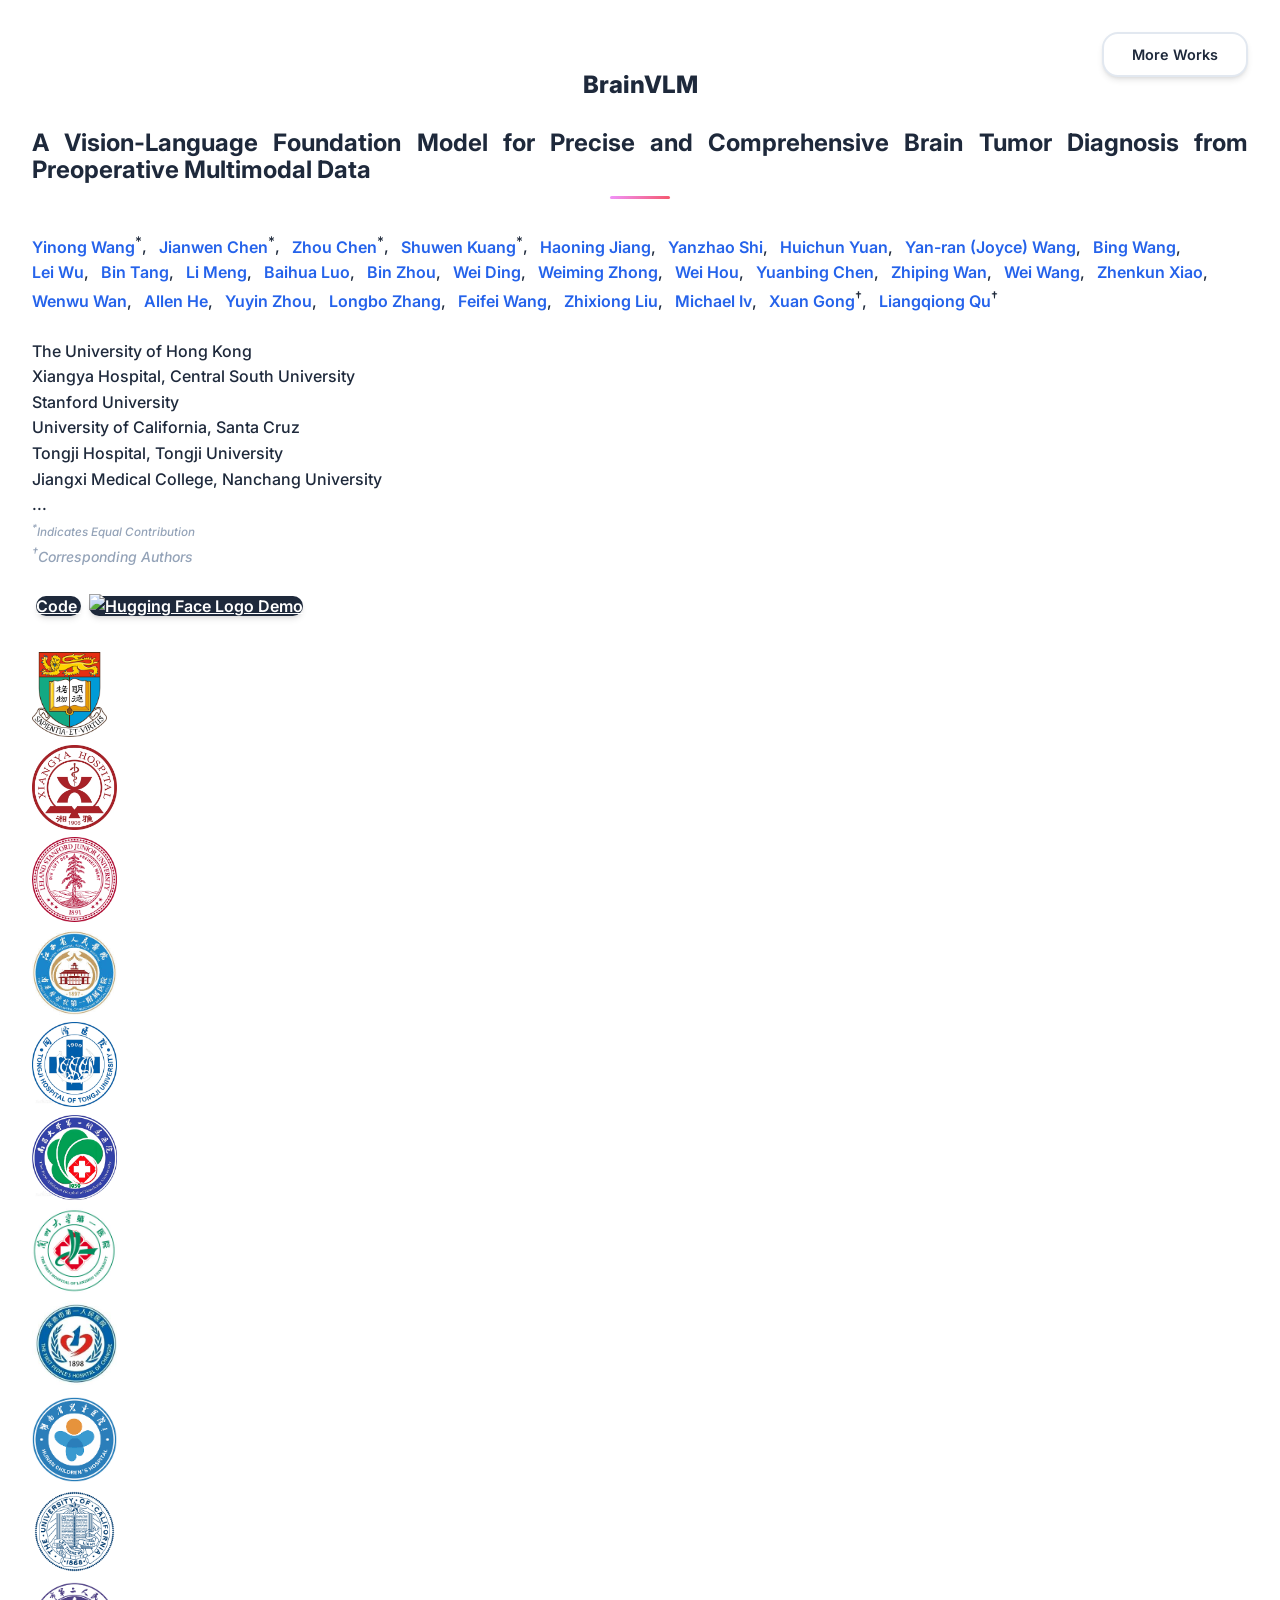
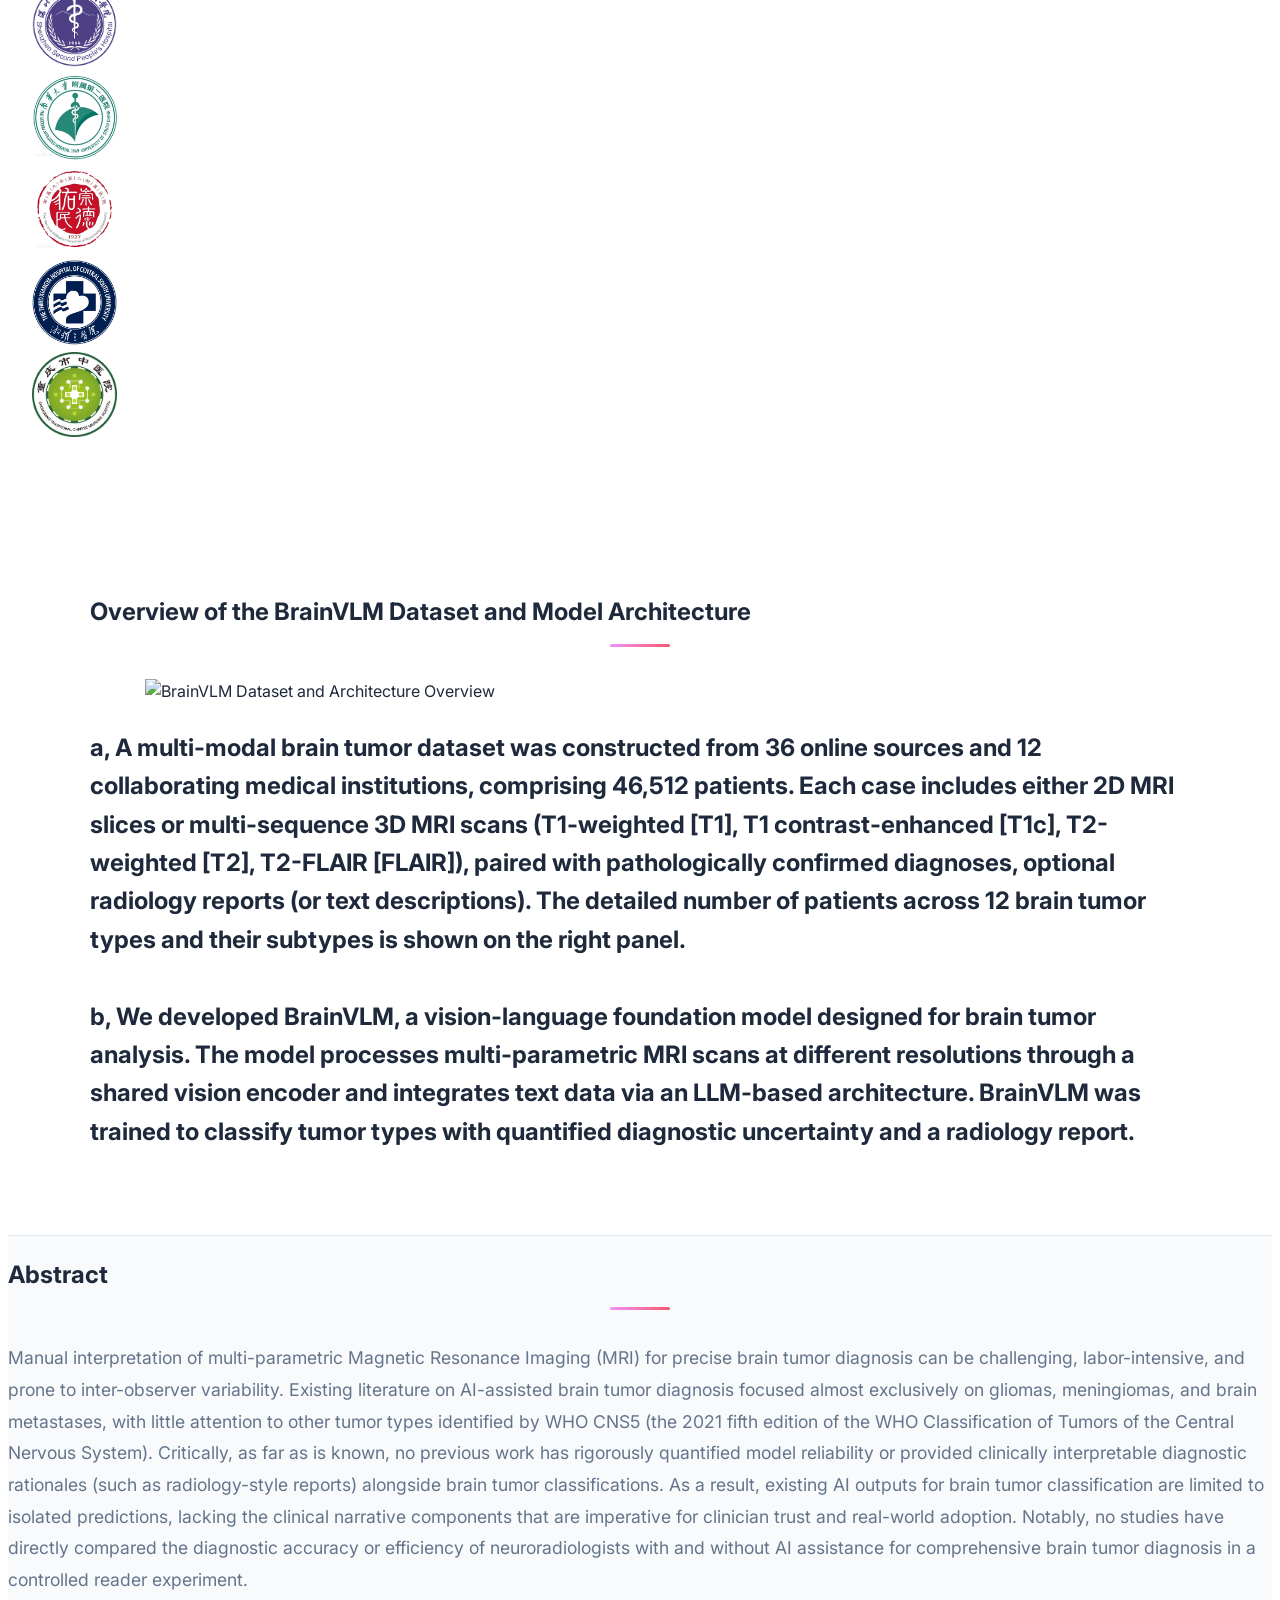
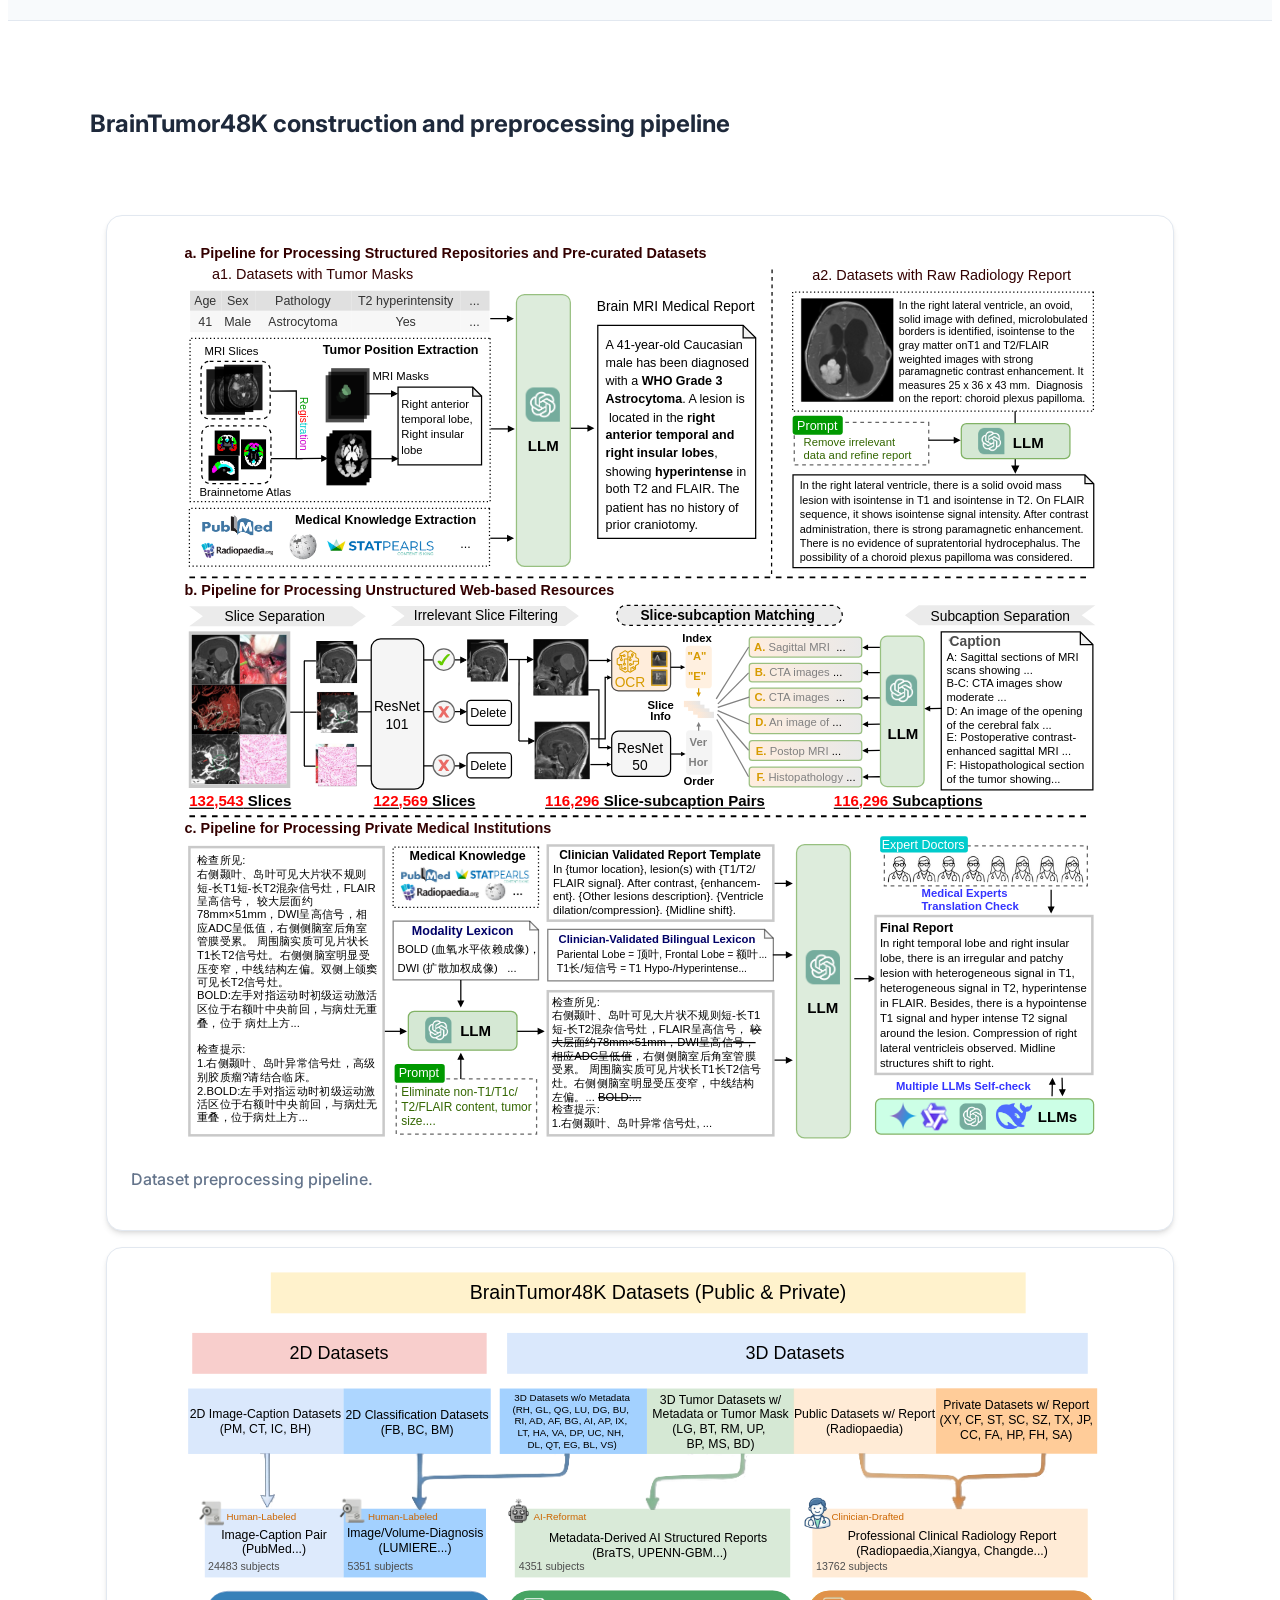
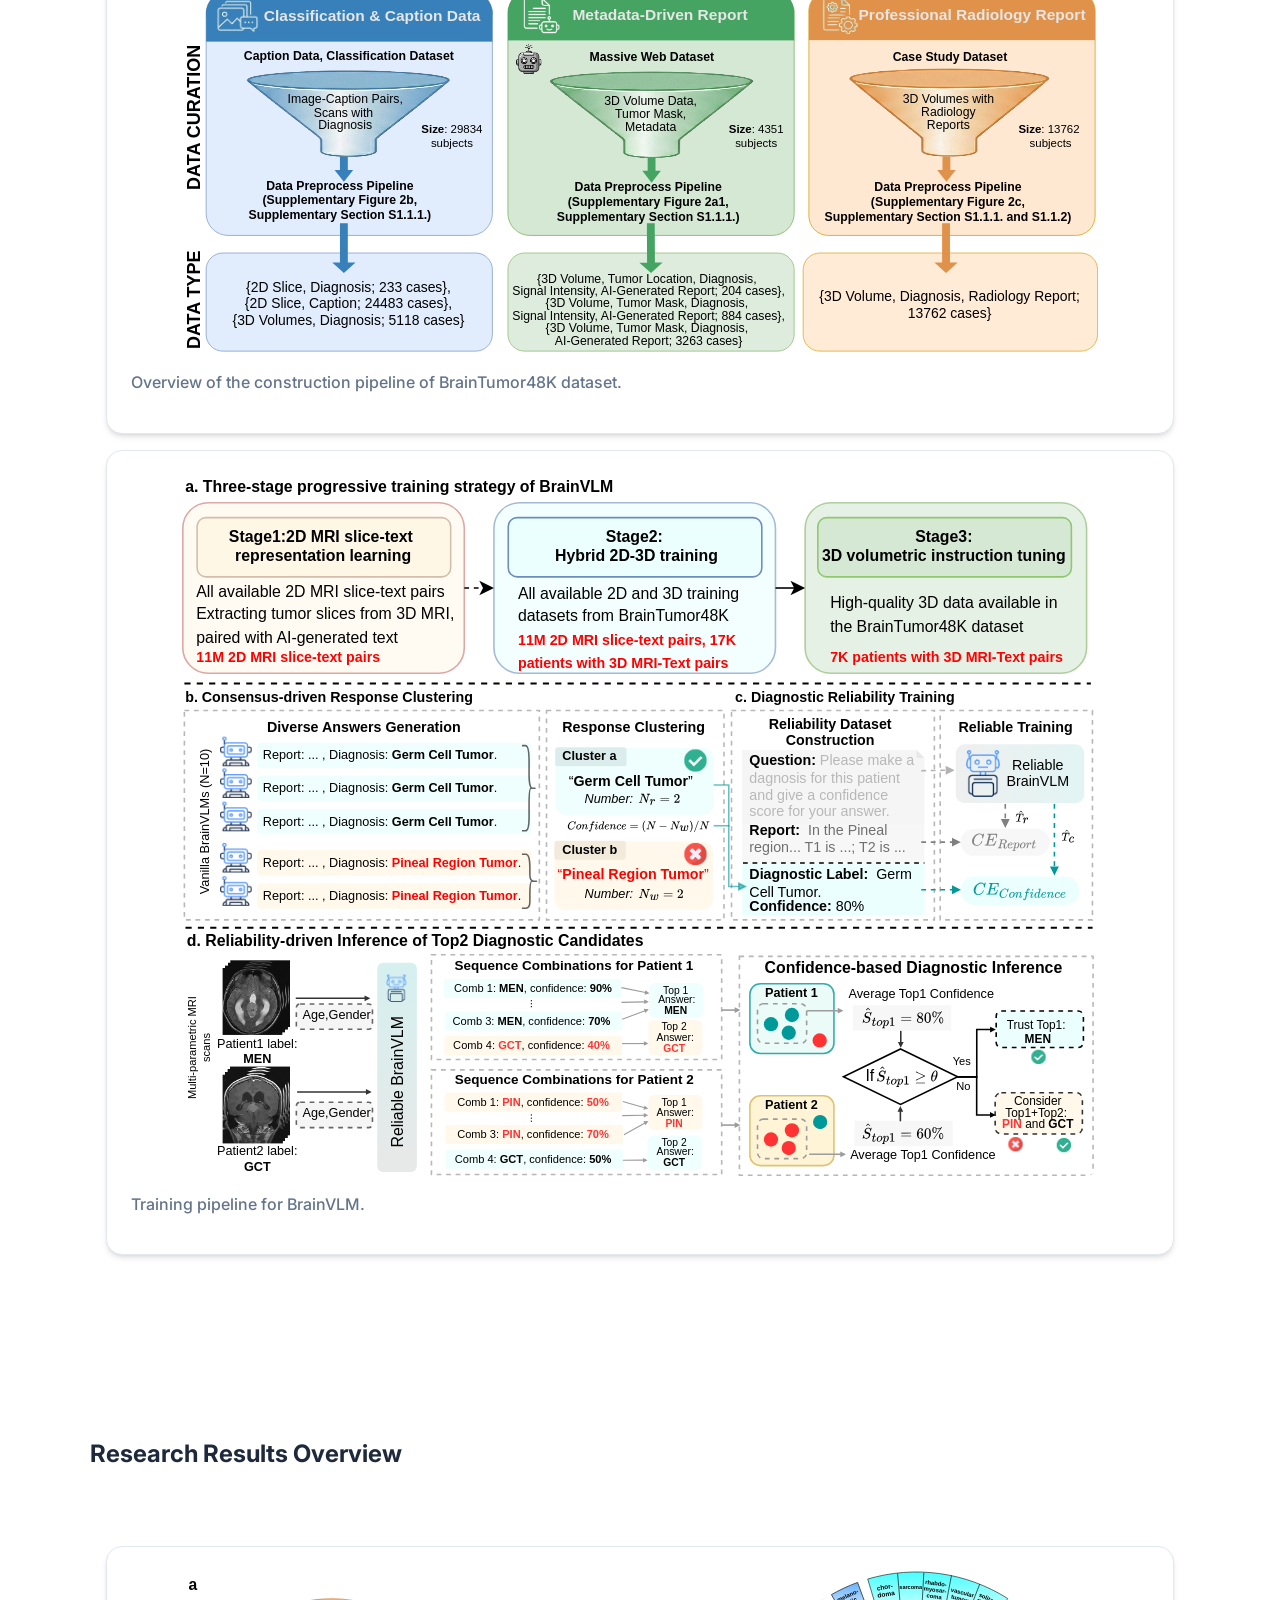
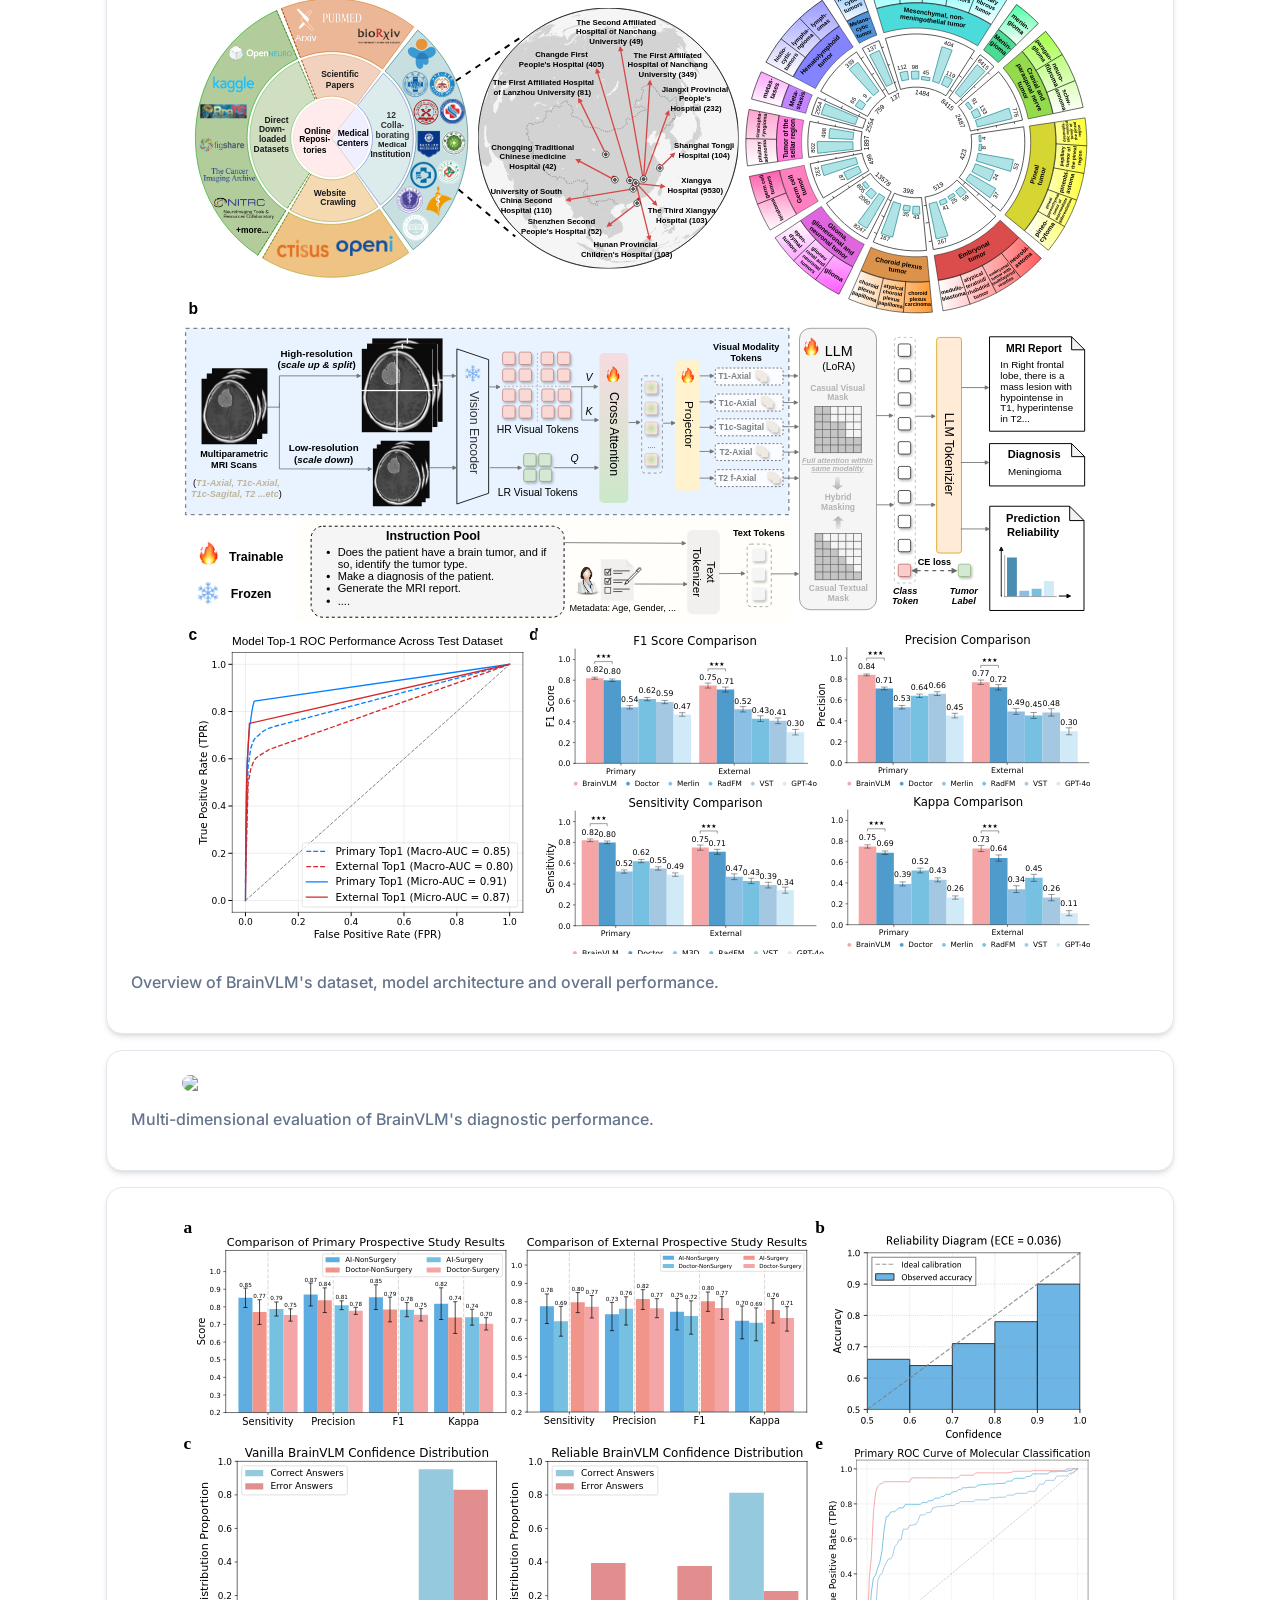
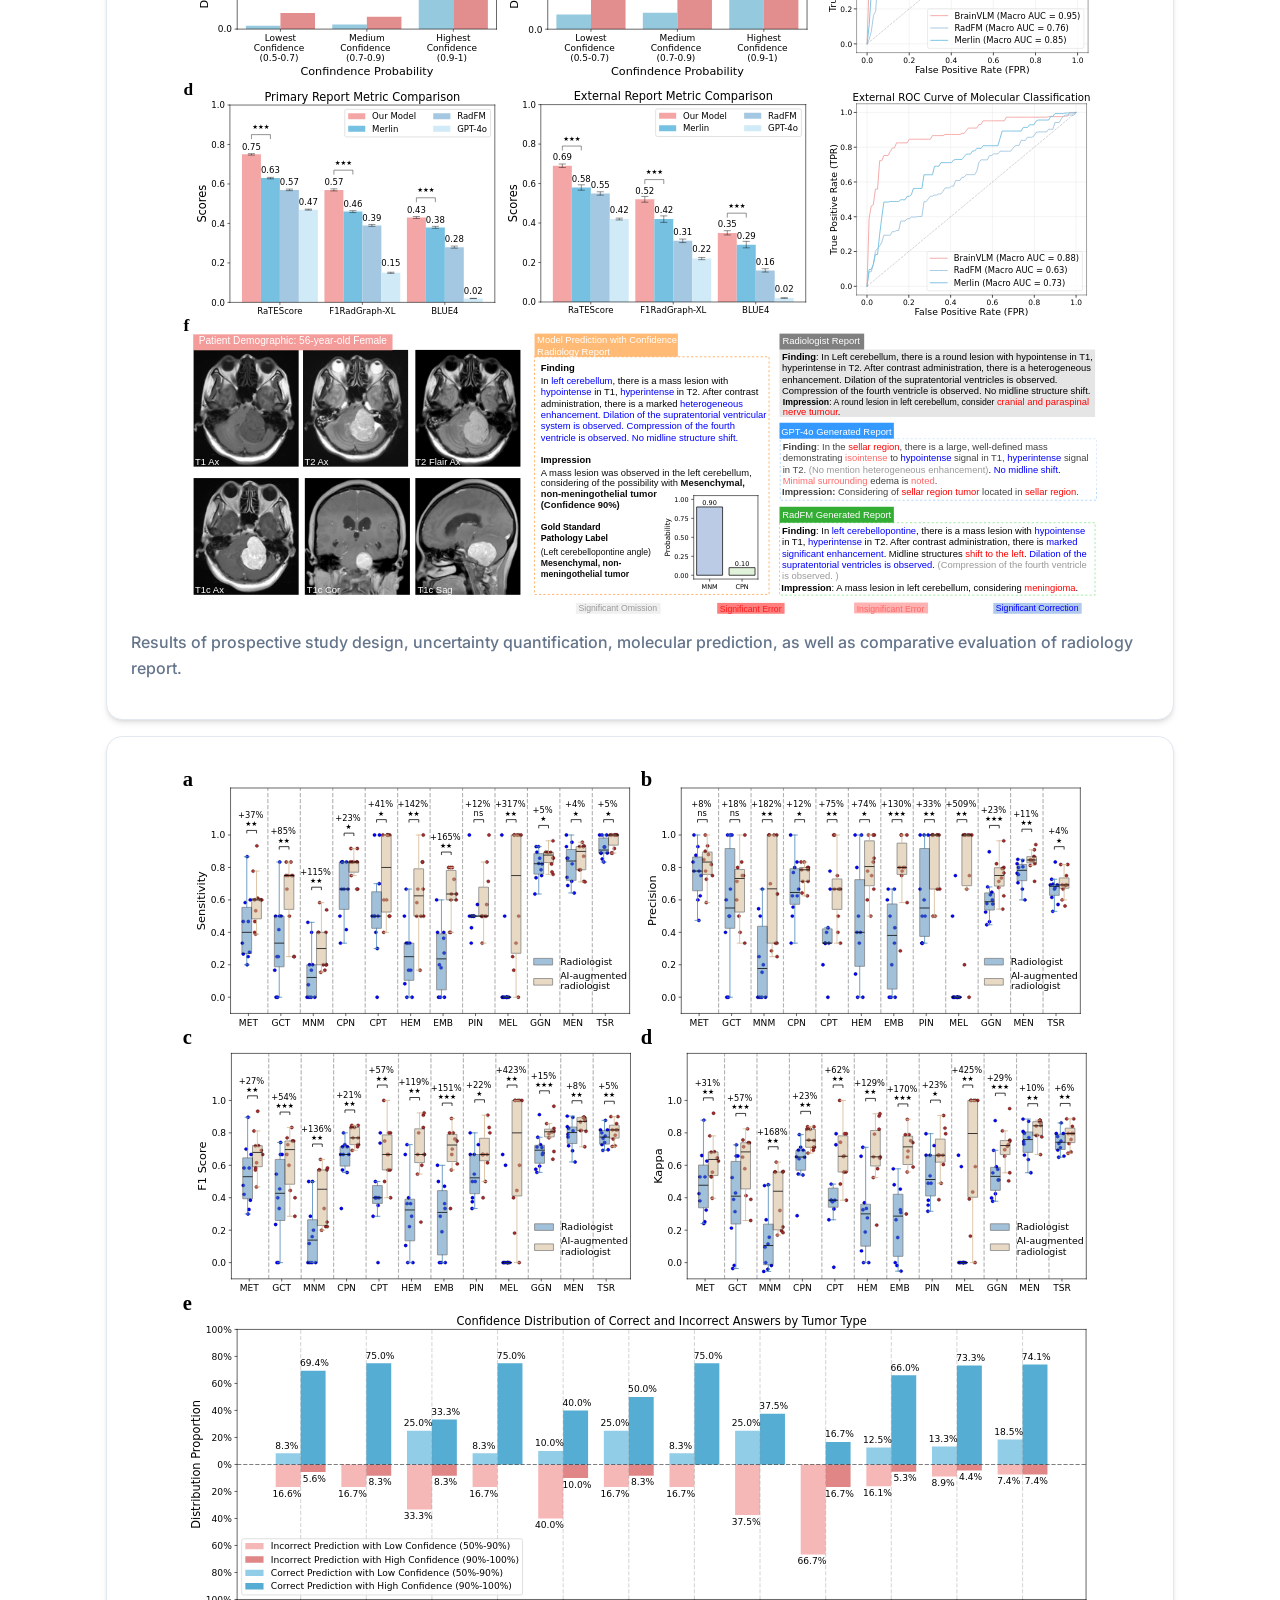
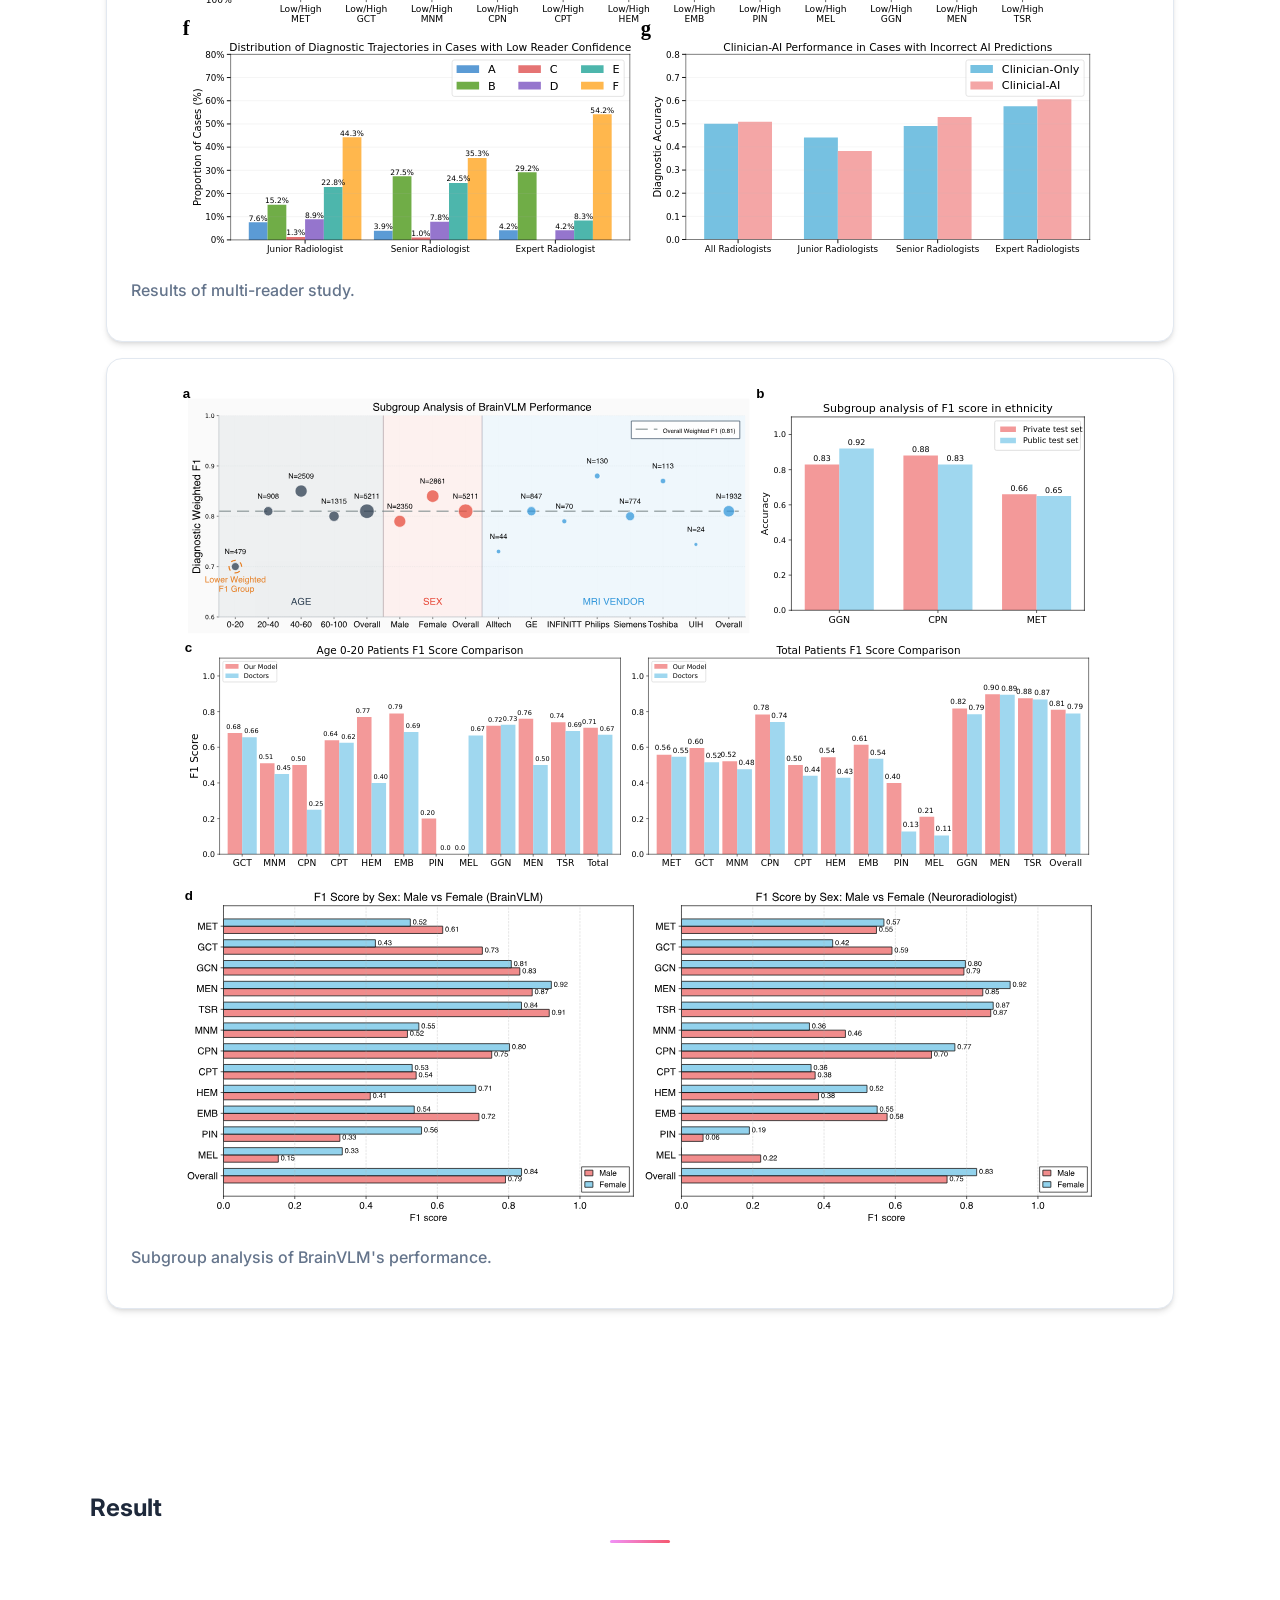
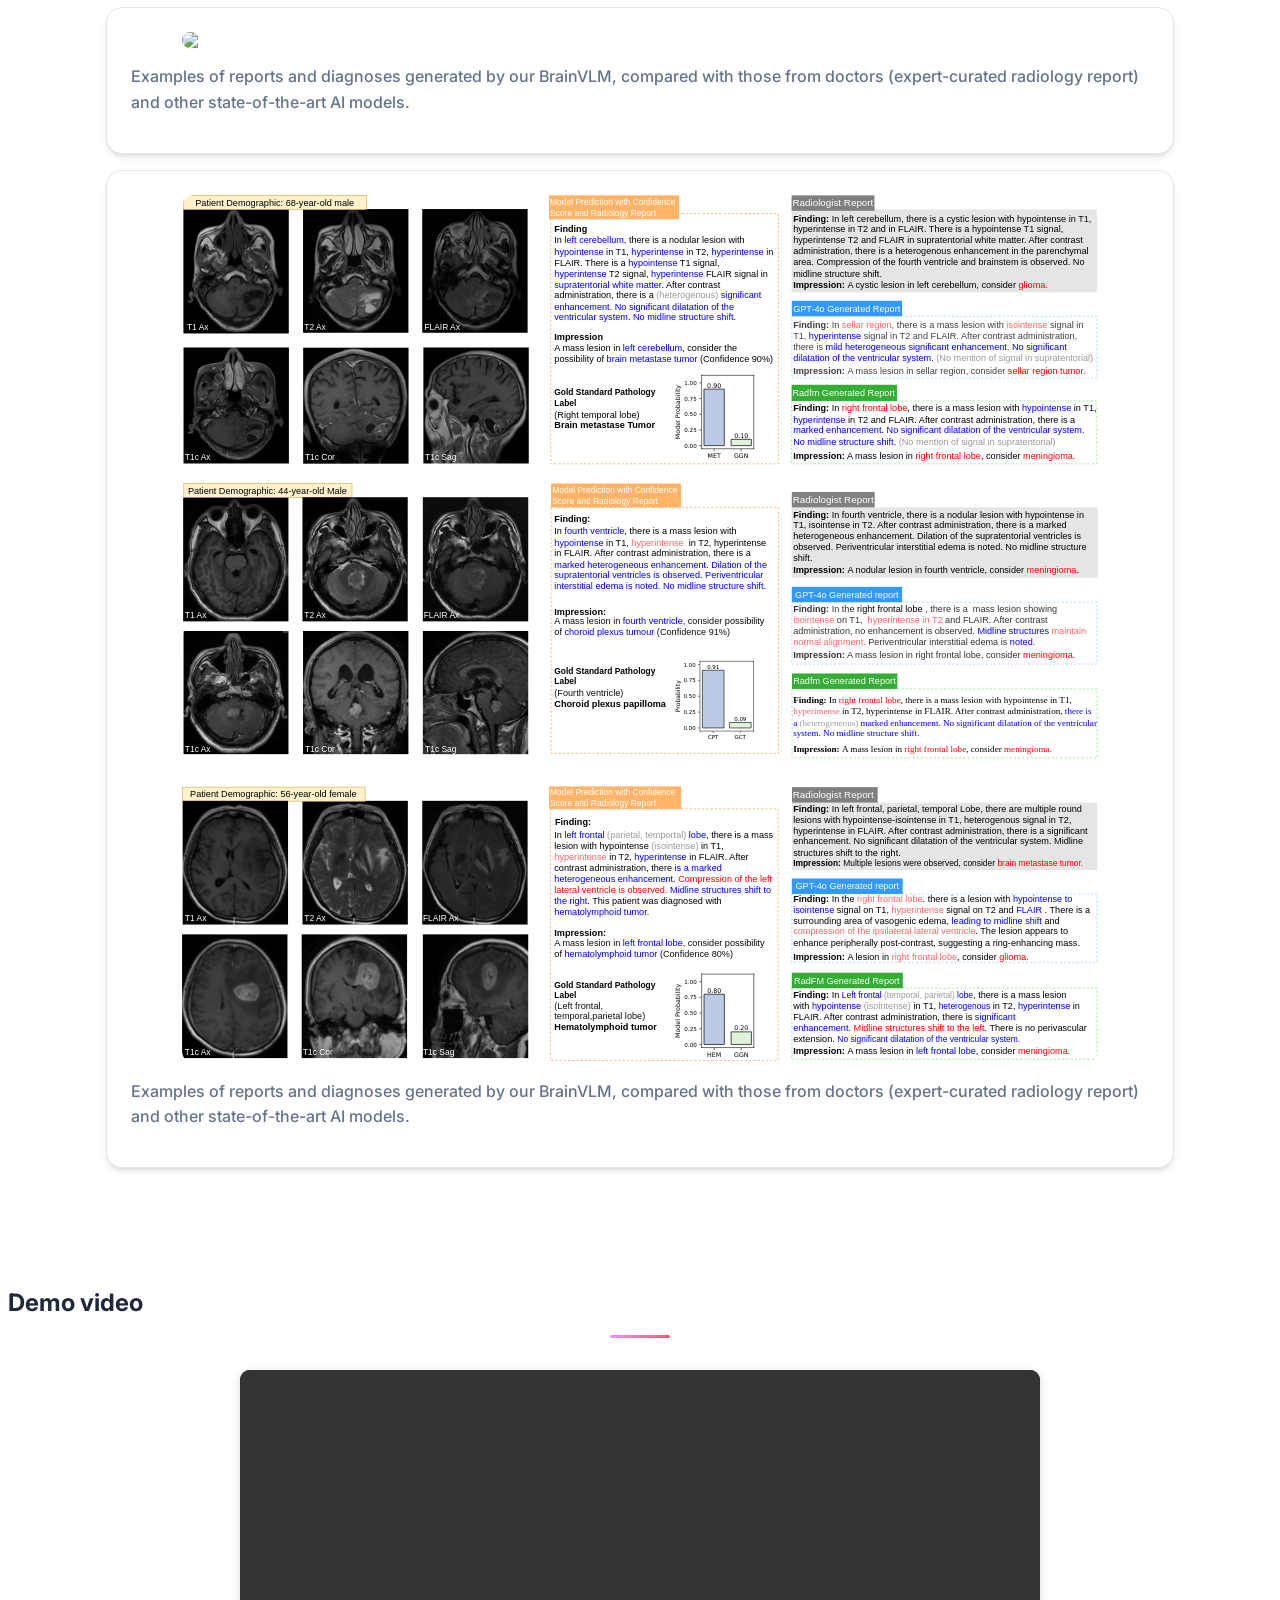
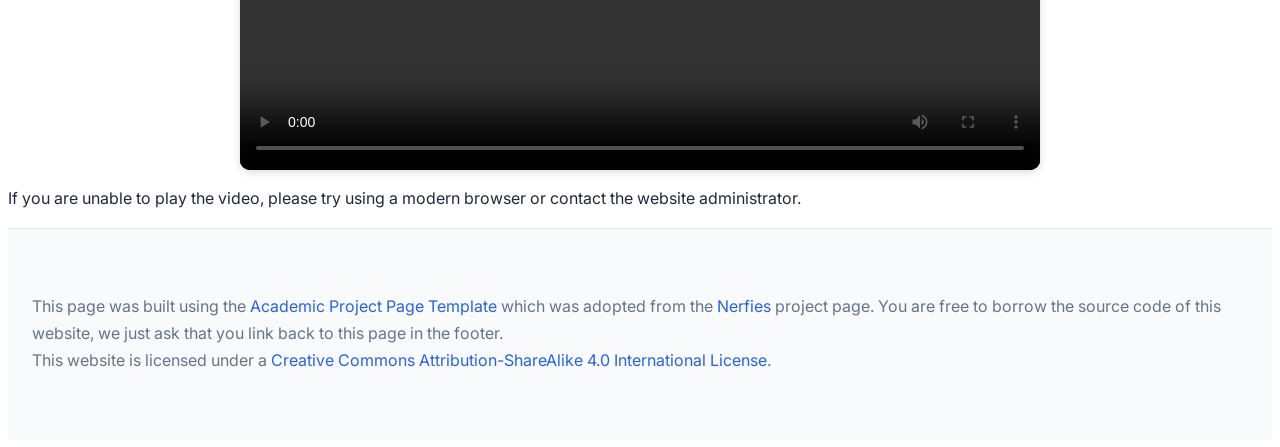
==== index.html @ a6c17667 "update images" ====
<!DOCTYPE html>
<html lang="en">
<head>
  <meta charset="utf-8">
  <meta name="viewport" content="width=device-width, initial-scale=1">
  
  <!-- Primary Meta Tags -->
  <!-- TODO: Replace with your paper title and author names -->
  <meta name="title" content="PAPER_TITLE - AUTHOR_NAMES">
  <!-- TODO: Write a compelling 150-160 character description of your research -->
  <meta name="description" content="BRIEF_DESCRIPTION_OF_YOUR_RESEARCH_CONTRIBUTION_AND_FINDINGS">
  <!-- TODO: Add 5-10 relevant keywords for your research area -->
  <meta name="keywords" content="KEYWORD1, KEYWORD2, KEYWORD3, machine learning, computer vision, AI">
  <!-- TODO: List all authors -->
  <meta name="author" content="FIRST_AUTHOR_NAME, SECOND_AUTHOR_NAME">
  <meta name="robots" content="index, follow">
  <meta name="language" content="English">
  
  <!-- Open Graph / Facebook -->
  <meta property="og:type" content="article">
  <!-- TODO: Replace with your institution or lab name -->
  <meta property="og:site_name" content="INSTITUTION_OR_LAB_NAME">
  <!-- TODO: Same as paper title above -->
  <meta property="og:title" content="PAPER_TITLE">
  <!-- TODO: Same as description above -->
  <meta property="og:description" content="BRIEF_DESCRIPTION_OF_YOUR_RESEARCH_CONTRIBUTION_AND_FINDINGS">
  <!-- TODO: Replace with your actual website URL -->
  <meta property="og:url" content="https://YOUR_DOMAIN.com/YOUR_PROJECT_PAGE">
  <!-- TODO: Create a 1200x630px preview image and update path -->
  <meta property="og:image" content="https://YOUR_DOMAIN.com/static/images/social_preview.png">
  <meta property="og:image:width" content="1200">
  <meta property="og:image:height" content="630">
  <meta property="og:image:alt" content="PAPER_TITLE - Research Preview">
  <meta property="article:published_time" content="2024-01-01T00:00:00.000Z">
  <meta property="article:author" content="FIRST_AUTHOR_NAME">
  <meta property="article:section" content="Research">
  <meta property="article:tag" content="KEYWORD1">
  <meta property="article:tag" content="KEYWORD2">

  <!-- Twitter -->
  <meta name="twitter:card" content="summary_large_image">
  <!-- TODO: Replace with your lab/institution Twitter handle -->
  <meta name="twitter:site" content="@YOUR_TWITTER_HANDLE">
  <!-- TODO: Replace with first author's Twitter handle -->
  <meta name="twitter:creator" content="@AUTHOR_TWITTER_HANDLE">
  <!-- TODO: Same as paper title above -->
  <meta name="twitter:title" content="PAPER_TITLE">
  <!-- TODO: Same as description above -->
  <meta name="twitter:description" content="BRIEF_DESCRIPTION_OF_YOUR_RESEARCH_CONTRIBUTION_AND_FINDINGS">
  <!-- TODO: Same as social preview image above -->
  <meta name="twitter:image" content="https://YOUR_DOMAIN.com/static/images/social_preview.png">
  <meta name="twitter:image:alt" content="PAPER_TITLE - Research Preview">

  <!-- Academic/Research Specific -->
  <meta name="citation_title" content="PAPER_TITLE">
  <meta name="citation_author" content="FIRST_AUTHOR_LAST, FIRST_AUTHOR_FIRST">
  <meta name="citation_author" content="SECOND_AUTHOR_LAST, SECOND_AUTHOR_FIRST">
  <meta name="citation_publication_date" content="2024">
  <meta name="citation_conference_title" content="CONFERENCE_NAME">
  <meta name="citation_pdf_url" content="https://YOUR_DOMAIN.com/static/pdfs/paper.pdf">
  
  <!-- Additional SEO -->
  <meta name="theme-color" content="#2563eb">
  <meta name="msapplication-TileColor" content="#2563eb">
  <meta name="apple-mobile-web-app-capable" content="yes">
  <meta name="apple-mobile-web-app-status-bar-style" content="default">
  
  <!-- Preconnect for performance -->
  <link rel="preconnect" href="https://fonts.googleapis.com">
  <link rel="preconnect" href="https://fonts.gstatic.com" crossorigin>
  <link rel="preconnect" href="https://ajax.googleapis.com">
  <link rel="preconnect" href="https://documentcloud.adobe.com">
  <link rel="preconnect" href="https://cdn.jsdelivr.net">


  <!-- TODO: Replace with your paper title and authors -->
  <title>PAPER_TITLE - AUTHOR_NAMES | Academic Research</title>
  
  <!-- Favicon and App Icons -->
  <link rel="icon" type="image/x-icon" href="static/images/hku_logo.png">
  <link rel="apple-touch-icon" href="static/images/hku_logo.png">
  
  <!-- Critical CSS - Load synchronously -->
  <link rel="stylesheet" href="static/css/bulma.min.css">
  <link rel="stylesheet" href="static/css/index.css">
  
  <!-- Non-critical CSS - Load asynchronously -->
  <link rel="preload" href="static/css/bulma-carousel.min.css" as="style" onload="this.onload=null;this.rel='stylesheet'">
  <link rel="preload" href="static/css/bulma-slider.min.css" as="style" onload="this.onload=null;this.rel='stylesheet'">
  <link rel="preload" href="static/css/fontawesome.all.min.css" as="style" onload="this.onload=null;this.rel='stylesheet'">
  <link rel="preload" href="https://cdn.jsdelivr.net/gh/jpswalsh/academicons@1/css/academicons.min.css" as="style" onload="this.onload=null;this.rel='stylesheet'">
  
  <!-- Fallback for browsers that don't support preload -->
  <noscript>
    <link rel="stylesheet" href="static/css/bulma-carousel.min.css">
    <link rel="stylesheet" href="static/css/bulma-slider.min.css">
    <link rel="stylesheet" href="static/css/fontawesome.all.min.css">
    <link rel="stylesheet" href="https://cdn.jsdelivr.net/gh/jpswalsh/academicons@1/css/academicons.min.css">
  </noscript>
  
  <!-- Fonts - Optimized loading -->
  <link href="https://fonts.googleapis.com/css2?family=Inter:wght@400;500;600;700;800&display=swap" rel="stylesheet">
  
  <!-- Defer non-critical JavaScript -->
  <script defer src="https://ajax.googleapis.com/ajax/libs/jquery/3.5.1/jquery.min.js"></script>
  <script defer src="https://documentcloud.adobe.com/view-sdk/main.js"></script>
  <script defer src="static/js/fontawesome.all.min.js"></script>
  <script defer src="static/js/bulma-carousel.min.js"></script>
  <script defer src="static/js/bulma-slider.min.js"></script>
  <script defer src="static/js/index.js"></script>
  
  <!-- Structured Data for Academic Papers -->
  <script type="application/ld+json">
  {
    "@context": "https://schema.org",
    "@type": "ScholarlyArticle",
    "headline": "PAPER_TITLE",
    "description": "BRIEF_DESCRIPTION_OF_YOUR_RESEARCH_CONTRIBUTION_AND_FINDINGS",
    "author": [
      {
        "@type": "Person",
        "name": "FIRST_AUTHOR_NAME",
        "affiliation": {
          "@type": "Organization",
          "name": "INSTITUTION_NAME"
        }
      },
      {
        "@type": "Person",
        "name": "SECOND_AUTHOR_NAME",
        "affiliation": {
          "@type": "Organization",
          "name": "INSTITUTION_NAME"
        }
      }
    ],
    "datePublished": "2024-01-01",
    "publisher": {
      "@type": "Organization",
      "name": "CONFERENCE_OR_JOURNAL_NAME"
    },
    "url": "https://YOUR_DOMAIN.com/YOUR_PROJECT_PAGE",
    "image": "https://YOUR_DOMAIN.com/static/images/social_preview.png",
    "keywords": ["KEYWORD1", "KEYWORD2", "KEYWORD3", "machine learning", "computer vision"],
    "abstract": "FULL_ABSTRACT_TEXT_HERE",
    "citation": "BIBTEX_CITATION_HERE",
    "isAccessibleForFree": true,
    "license": "https://creativecommons.org/licenses/by/4.0/",
    "mainEntity": {
      "@type": "WebPage",
      "@id": "https://YOUR_DOMAIN.com/YOUR_PROJECT_PAGE"
    },
    "about": [
      {
        "@type": "Thing",
        "name": "RESEARCH_AREA_1"
      },
      {
        "@type": "Thing", 
        "name": "RESEARCH_AREA_2"
      }
    ]
  }
  </script>
  
  <!-- Website/Organization Structured Data -->
  <script type="application/ld+json">
  {
    "@context": "https://schema.org",
    "@type": "Organization",
    "name": "INSTITUTION_OR_LAB_NAME",
    "url": "https://YOUR_INSTITUTION_WEBSITE.com",
    "logo": "https://YOUR_DOMAIN.com/static/images/favicon.ico",
    "sameAs": [
      "https://twitter.com/YOUR_TWITTER_HANDLE",
      "https://github.com/YOUR_GITHUB_USERNAME"
    ]
  }
  </script>
</head>
<body>


  <!-- Scroll to Top Button -->
  <button class="scroll-to-top" onclick="scrollToTop()" title="Scroll to top" aria-label="Scroll to top">
    <i class="fas fa-chevron-up"></i>
  </button>

  <!-- More Works Dropdown -->
  <div class="more-works-container">
    <button class="more-works-btn" onclick="toggleMoreWorks()" title="View More Works from Our Lab">
      <i class="fas fa-flask"></i>
      More Works
      <i class="fas fa-chevron-down dropdown-arrow"></i>
    </button>
    <div class="more-works-dropdown" id="moreWorksDropdown">
      <div class="dropdown-header">
        <h4>More Works from Our Lab</h4>
        <button class="close-btn" onclick="toggleMoreWorks()">
          <i class="fas fa-times"></i>
        </button>
      </div>
      <div class="works-list">
        <!-- TODO: Replace with your lab's related works -->
        <a href="https://arxiv.org/abs/PAPER_ID_1" class="work-item" target="_blank">
          <div class="work-info">
            <!-- TODO: Replace with actual paper title -->
            <h5>Paper Title 1</h5>
            <!-- TODO: Replace with brief description -->
            <p>Brief description of the work and its main contribution.</p>
            <!-- TODO: Replace with venue and year -->
            <span class="work-venue">Conference/Journal 2024</span>
          </div>
          <i class="fas fa-external-link-alt"></i>
        </a>
        <!-- TODO: Add more related works or remove extra items -->
        <a href="https://arxiv.org/abs/PAPER_ID_2" class="work-item" target="_blank">
          <div class="work-info">
            <h5>Paper Title 2</h5>
            <p>Brief description of the work and its main contribution.</p>
            <span class="work-venue">Conference/Journal 2023</span>
          </div>
          <i class="fas fa-external-link-alt"></i>
        </a>
        <a href="https://arxiv.org/abs/PAPER_ID_3" class="work-item" target="_blank">
          <div class="work-info">
            <h5>Paper Title 3</h5>
            <p>Brief description of the work and its main contribution.</p>
            <span class="work-venue">Conference/Journal 2023</span>
          </div>
          <i class="fas fa-external-link-alt"></i>
        </a>
      </div>
    </div>
  </div>

  <!-- <div class="logos-title-container" style="display: flex; align-items: center; justify-content: center; margin-bottom: 1.5rem; gap: 2rem;">
    <div class="institution-logos" style="display: flex; align-items: center; gap: 2rem;">
      <img src="static/images/hku_logo.png" alt="HKU Logo" style="height: 56px;"/>
      <img src="static/images/xiangya_logo.jpg" alt="Xiangya Hospital Logo" style="height: 56px;"/>
      <img src="static/images/stanford_logo.png" alt="Stanford University Logo" style="height: 56px;"/>
    </div>
    <div class="brainvlm-title" style="margin-left: 2rem;">
      <h1 class="title is-1 publication-title" style="text-align: left; margin-bottom: 0;">
        BrainVLM:
      </h1>
    </div>
  </div> -->

  
  <main id="main-content">
  <section class="hero">
    <div class="hero-body">
      <div class="container is-max-desktop">
        <div class="columns is-centered">
          <div class="column has-text-centered">
            <!-- TODO: Replace with your paper title -->
            
            <h2 class="title is-1 publication-title" style="text-align: center; margin-top: 0; margin-bottom: -0.3em;">
              BrainVLM
            </h2>
            <h2 class="title is-3 publication-title" style="text-align: justify; margin-top: 0.3em;">
              A Vision-Language Foundation Model for Precise and Comprehensive Brain Tumor Diagnosis from Preoperative Multimodal Data
            </h2>
            <div class="is-size-5 publication-authors">
              <!-- TODO: Replace with your paper authors and their personal links -->
              <span class="author-block"><a href="#" target="_blank">Yinong Wang</a><sup>*</sup>,</span>
              <span class="author-block"><a href="#" target="_blank">Jianwen Chen</a><sup>*</sup>,</span>
              <span class="author-block"><a href="#" target="_blank">Zhou Chen</a><sup>*</sup>,</span>
              <span class="author-block"><a href="#" target="_blank">Shuwen Kuang</a><sup>*</sup>,</span>
              <span class="author-block"><a href="#" target="_blank">Haoning Jiang</a>,</span>
              <span class="author-block"><a href="https://yanzhaoshi.github.io/" target="_blank">Yanzhao Shi</a>,</span>
              <span class="author-block"><a href="#" target="_blank">Huichun Yuan</a>,</span>
              <span class="author-block"><a href="https://pixail.engin.umich.edu/" target="_blank">Yan-ran (Joyce) Wang</a>,</span>
              <span class="author-block"><a href="#" target="_blank">Bing Wang</a>,</span>
              <span class="author-block"><a href="#" target="_blank">Lei Wu</a>,</span>
              <span class="author-block"><a href="#" target="_blank">Bin Tang</a>,</span>
              <span class="author-block"><a href="#" target="_blank">Li Meng</a>,</span>
              <span class="author-block"><a href="#" target="_blank">Baihua Luo</a>,</span>
              <span class="author-block"><a href="#" target="_blank">Bin Zhou</a>,</span>
              <span class="author-block"><a href="#" target="_blank">Wei Ding</a>,</span>
              <span class="author-block"><a href="#" target="_blank">Weiming Zhong</a>,</span>
              <span class="author-block"><a href="#" target="_blank">Wei Hou</a>,</span>
              <span class="author-block"><a href="#" target="_blank">Yuanbing Chen</a>,</span>
              <span class="author-block"><a href="#" target="_blank">Zhiping Wan</a>,</span>
              <span class="author-block"><a href="#" target="_blank">Wei Wang</a>,</span>
              <span class="author-block"><a href="#" target="_blank">Zhenkun Xiao</a>,</span>
              <span class="author-block"><a href="#" target="_blank">Wenwu Wan</a>,</span>
              <span class="author-block"><a href="#" target="_blank">Allen He</a>,</span>
              <span class="author-block"><a href="https://yuyinzhou.github.io/" target="_blank">Yuyin Zhou</a>,</span>
              <span class="author-block"><a href="#" target="_blank">Longbo Zhang</a>,</span>
              <span class="author-block"><a href="https://www.eee.hku.hk/~ffwang/Team.html" target="_blank">Feifei Wang</a>,</span>
              <span class="author-block"><a href="#" target="_blank">Zhixiong Liu</a>,</span>
              <span class="author-block"><a href="https://med.stanford.edu/profiles/michael-iv" target="_blank">Michael Iv</a>,</span>
              <span class="author-block"><a href="#" target="_blank">Xuan Gong</a><sup>†</sup>,</span>
              <span class="author-block"><a href="https://liangqiong.github.io/" target="_blank">Liangqiong Qu</a><sup>†</sup></span>

                  </div>

                  <div class="is-size-5 publication-authors",style="margin-bottom:-0.5em;">
                    <!-- TODO: Replace with your institution and conference/journal info -->
                    <span class="author-block">
                      The University of Hong Kong<br>
                      Xiangya Hospital, Central South University<br>
                      Stanford University<br>
                      University of California, Santa Cruz<br>
                      Tongji Hospital, Tongji University<br>
                      Jiangxi Medical College, Nanchang University<br>
                      ...
                    </span>
                    <!-- TODO: Remove this line if no equal contribution -->
                    <span class="eql-cntrb">
                      <small><br><sup>*</sup>Indicates Equal Contribution</small>
                      <br>
                      <sup>†</sup>Corresponding Authors
                    </span>
                  </div>

                  <!-- <div class="column has-text-centered",style="margin-top:-0.5em;"> -->
                    <!-- <div class="publication-links"> -->
                         <!-- TODO: Update with your arXiv paper ID -->
                      <!-- <span class="link-block"> -->
                        <!-- <a href="static/pdfs/BrainVLM_main.pdf" target="_blank" -->
                        <!-- class="external-link button is-normal is-rounded is-dark"> -->
                        <!-- <span class="icon"> -->
                          <!-- <i class="fas fa-file-pdf"></i> -->
                        <!-- </span> -->
                        <!-- <span>Paper</span> -->
                      <!-- </a> -->
                    <!-- </span> -->

                    <!-- TODO: Add your supplementary material PDF or remove this section -->
                    <!-- <span class="link-block">
                      <a href="static/pdfs/BrainVLM_sup.pdf" target="_blank"
                      class="external-link button is-normal is-rounded is-dark">
                      <span class="icon">
                        <i class="fas fa-file-pdf"></i>
                      </span>
                      <span>Supplementary</span>
                    </a>
                  </span> -->

                  <!-- TODO: Replace with your GitHub repository URL -->
                  <span class="link-block">
                    <a href="https://github.com/HKU-HealthAI/BrainVLM" target="_blank"
                    class="external-link button is-normal is-rounded is-dark">
                    <span class="icon">
                      <i class="fab fa-github"></i>
                    </span>
                    <span>Code</span>
                  </a>

                  <span class="link-block">
                    <a href="https://huggingface.co/spaces/jcccy/BrainVLM" target="_blank"
                    class="external-link button is-normal is-rounded is-dark">
                    <span class="icon">
                      <img src="https://huggingface.co/front/assets/huggingface_logo-noborder.svg" alt="Hugging Face Logo" style="height:1.25em;vertical-align:middle;">
                    </span>
                    <span>Demo</span>
                  </a>

                </span>

                <!-- TODO: Update with your arXiv paper ID -->
                <!-- <span class="link-block"> -->
                  <!-- <a href="static/pdfs/bmj_main.pdf" target="_blank" -->
                  <!-- class="external-link button is-normal is-rounded is-dark"> -->
                  <!-- <span class="icon">
                    <img src="static/images/demo.png" alt="Demo Icon" style="height:1.25em;vertical-align:middle;">
                  </span> -->
                  <!-- <span>Demo</span> -->
                <!-- </a> -->
              <!-- </span> -->
              

              <div class="container is-max-desktop" style="margin-top:2em; margin-bottom:-em;">
                <div class="columns is-centered is-vcentered" style="justify-content: center;">
                  <div class="column is-narrow has-text-centered">
                    <img src="static/images/hku_logo.png" alt="HKU Logo" style="height:85px;object-fit:contain;">
                  </div>
                  <div class="column is-narrow has-text-centered">
                    <img src="static/images/xiangya_logo.jpg" alt="Xiangya Hospital Logo" style="height:85px;object-fit:contain;">
                  </div>
                  <div class="column is-narrow has-text-centered">
                    <img src="static/images/stanford_logo.png" alt="Stanford University Logo" style="height:85px;object-fit:contain;">
                  </div>
                  <div class="column is-narrow has-text-centered">
                    <img src="static/images/jiangxi_logo.jpeg" alt="Jiangxi University Logo" style="height:85px;object-fit:contain;">
                  </div>
                  <div class="column is-narrow has-text-centered">
                    <img src="static/images/tongji_logo.webp" alt="Tongji University Logo" style="height:85px;object-fit:contain;">
                  </div>
                  <div class="column is-narrow has-text-centered">
                    <img src="static/images/nanchang_logo.webp" alt="Nanchang University Logo" style="height:85px;object-fit:contain;">
                  </div>
                  <div class="column is-narrow has-text-centered">
                    <img src="static/images/lanzhou_logo.png" alt="Lanzhou University Logo" style="height:85px;object-fit:contain;">
                  </div>
                  <div class="column is-narrow has-text-centered">
                    <img src="static/images/changde_logo.jpeg" alt="Changde Hospital Logo" style="height:85px;object-fit:contain;">
                  </div>
                  
                  </div> <!-- Close the previous row's .columns -->

                  <div class="columns is-centered is-vcentered" style="justify-content: center; margin-top: 0.25em;">
                    <div class="column is-narrow has-text-centered">
                      <img src="static/images/hunanertong_logo.png" alt="Hunan Ertong Hospital Logo" style="height:85px;object-fit:contain;">
                    </div>
                    <div class="column is-narrow has-text-centered">
                      <img src="static/images/ucsc_logo.png" alt="UCSC Logo" style="height:85px;object-fit:contain;">
                    </div>
                    <div class="column is-narrow has-text-centered">
                      <img src="static/images/shenzhen_logo.png" alt="Shenzhen Hospital Logo" style="height:85px;object-fit:contain;">
                    </div>
                    <div class="column is-narrow has-text-centered">
                      <img src="static/images/nanhua2_logo.webp" alt="Nanhua2 Hospital Logo" style="height:85px;object-fit:contain;">
                    </div>
                    <div class="column is-narrow has-text-centered">
                      <img src="static/images/nanchang2_logo.webp" alt="Nanchang2 Hospital Logo" style="height:85px;object-fit:contain;">
                    </div>
                    <div class="column is-narrow has-text-centered">
                      <img src="static/images/xiangya3.png" alt="Xiangya3 Hospital Logo" style="height:85px;object-fit:contain;">
                    </div>
                    <div class="column is-narrow has-text-centered">
                      <img src="static/images/chongqing.png" alt="Chongqing Hospital Logo" style="height:85px;object-fit:contain;">
                    </div>
                </div>
              </div>
              
            </div>
          </div>
        </div>
      </div>
    </div>
  </div>
</section>




<!-- Teaser video-->
<section class="hero is-small">
  <div class="hero-body">
    <div class="container" style="max-width: 1100px; margin: 0 auto;">
      <h2 class="title is-3 has-text-centered" style="margin-bottom:2rem;">
        Overview of the BrainVLM Dataset and Model Architecture
      </h2>
      <div class="item">
        <div style="background: #ffffff; border-radius: 6px; overflow: hidden; display: flex; justify-content: center; align-items: center;">
          <img src="static/images/First_graph.svg" alt="BrainVLM Dataset and Architecture Overview" loading="lazy" style="opacity: 1; display: block; background: #ffffff; color-scheme: light; width: 90%; max-width: 1200px; min-width: 400px;" />
        </div>
        <h2 class="subtitle has-text-justified" style="margin-top: 1.5rem;">
          a, A multi-modal brain tumor dataset was constructed from 36 online sources and 12 collaborating medical institutions, comprising 46,512 patients. Each case includes either 2D MRI slices or multi-sequence 3D MRI scans (T1-weighted [T1], T1 contrast-enhanced [T1c], T2-weighted [T2], T2-FLAIR [FLAIR]), paired with pathologically confirmed diagnoses, optional radiology reports (or text descriptions). The detailed number of patients across 12 brain tumor types and their subtypes is shown on the right panel.
          <br><br>
          b, We developed BrainVLM, a vision-language foundation model designed for brain tumor analysis. The model processes multi-parametric MRI scans at different resolutions through a shared vision encoder and integrates text data via an LLM-based architecture. BrainVLM was trained to classify tumor types with quantified diagnostic uncertainty and a radiology report.
        </h2>
      </div>
    </div>
  </div>
</section>
<!-- End teaser video -->

<!-- Paper abstract -->
<section class="section hero is-light">
  <div class="container is-max-desktop">
    <div class="columns is-centered has-text-centered">
      <div class="column is-four-fifths">
        <h2 class="title is-3">Abstract</h2>
        <div class="content has-text-justified">
          <!-- TODO: Replace with your paper abstract -->
          <p>
            <!-- To use LaTeX in your abstract, use MathJax.
                 Insert the following script somewhere in your <head> or before </body> in index.html:
                 <script src="https://polyfill.io/v3/polyfill.min.js?features=es6"></script>
                 <script id="MathJax-script" async src="https://cdn.jsdelivr.net/npm/mathjax@3/es5/tex-mml-chtml.js"></script>
                 Now you can write LaTeX code inside your abstract using $...$ for inline and $$...$$ for display math.
             -->
            <span id="abstract-latex">
              Manual interpretation of multi-parametric Magnetic Resonance Imaging (MRI) for precise brain tumor diagnosis can
              be challenging, labor-intensive, and prone to inter-observer variability. Existing literature on AI-assisted brain tumor
              diagnosis focused almost exclusively on gliomas, meningiomas, and brain metastases, with little attention to other
              tumor types identified by WHO CNS5 (the 2021 fifth edition of the WHO Classification of Tumors of the Central Nervous System).
              Critically, as far as is known, no previous work has rigorously quantified model reliability or provided clinically interpretable
              diagnostic rationales (such as radiology-style reports) alongside brain tumor classifications. As a result, existing AI outputs 
              for brain tumor classification are limited to isolated predictions, lacking the clinical narrative components that are imperative
              for clinician trust and real-world adoption. Notably, no studies have directly compared the diagnostic accuracy or efficiency of 
              neuroradiologists with and without AI assistance for comprehensive brain tumor diagnosis in a controlled reader experiment.</span>
        </div>
      </div>
    </div>
  </div>
</section>
<!-- End paper abstract -->





<!-- Image carousel -->
<section class="hero is-medium">
  <div class="hero-body">
    <div class="container" style="max-width: 1100px; margin: 0 auto;">
      <h2 class="title is-2 has-text-centered" style="margin-bottom: 2.5rem;">BrainTumor48K construction and preprocessing pipeline</h2>
      <div id="results-carousel" class="carousel results-carousel">
       <div class="item">
        <div style="background: #ffffff; border-radius: 10px; overflow: hidden;">
          <img src="static/images/sup_figure1.svg" alt="First research result visualization" loading="lazy" style="background: #ffffff; color-scheme: light; width: 90%; max-width: 1200px; min-width: 400px; display: block; margin-left: auto; margin-right: auto;" />
        </div>
        <h2 class="subtitle is-4 has-text-centered">
          Dataset preprocessing pipeline.
        </h2>
      </div>
      <div class="item">
        <div style="background: #ffffff; border-radius: 10px; overflow: hidden;">
          <img src="static/images/sup_figure2.svg" alt="Second research result visualization" loading="lazy" style="background: #ffffff; color-scheme: light; width: 90%; max-width: 1200px; min-width: 400px; display: block; margin-left: auto; margin-right: auto;" />
        </div>
        <h2 class="subtitle is-4 has-text-centered">
          Overview of the construction pipeline of BrainTumor48K dataset.
        </h2>
      </div>
      <div class="item">
        <div style="background: #ffffff; border-radius: 10px; overflow: hidden;">
          <img src="static/images/sup_figure5.svg" alt="Third research result visualization" loading="lazy" style="background: #ffffff; color-scheme: light; width: 90%; max-width: 1200px; min-width: 400px; display: block; margin-left: auto; margin-right: auto;" />
        </div>
        <h2 class="subtitle is-4 has-text-centered">
         Training pipeline for BrainVLM.
       </h2>
     </div>

  </div>
</div>
</div>
</section>



<!-- Image carousel -->
<section class="hero is-medium">
  <div class="hero-body">
    <div class="container" style="max-width: 1100px; margin: 0 auto;">
      <h2 class="title is-2 has-text-centered" style="margin-bottom: 2.5rem;">Research Results Overview</h2>
      <div id="results-carousel" class="carousel results-carousel">
       <div class="item">
        <div style="background: #ffffff; border-radius: 10px; overflow: hidden;">
          <img src="static/images/main_figure1.svg" alt="First research result visualization" loading="lazy" style="background: #ffffff; color-scheme: light; width: 90%; max-width: 1200px; min-width: 400px; display: block; margin-left: auto; margin-right: auto;" />
        </div>
        <h2 class="subtitle is-4 has-text-centered">
          Overview of BrainVLM's dataset, model architecture and overall performance.
        </h2>
      </div>
      <div class="item">
        <div style="background: #ffffff; border-radius: 10px; overflow: hidden;">
          <img src="static/images/main_figure2.svg" alt="Second research result visualization" loading="lazy" style="background: #ffffff; color-scheme: light; width: 90%; max-width: 1200px; min-width: 400px; display: block; margin-left: auto; margin-right: auto;" />
        </div>
        <h2 class="subtitle is-4 has-text-centered">
          Multi-dimensional evaluation of BrainVLM's diagnostic performance.
        </h2>
      </div>
      <div class="item">
        <div style="background: #ffffff; border-radius: 10px; overflow: hidden;">
          <img src="static/images/main_figure3.svg" alt="Third research result visualization" loading="lazy" style="background: #ffffff; color-scheme: light; width: 90%; max-width: 1200px; min-width: 400px; display: block; margin-left: auto; margin-right: auto;" />
        </div>
        <h2 class="subtitle is-4 has-text-centered">
         Results of prospective study design, uncertainty quantification, molecular prediction, as well as comparative evaluation of radiology report.
       </h2>
     </div>
     <div class="item">
      <div style="background: #ffffff; border-radius: 10px; overflow: hidden;">
        <img src="static/images/main_figure4.svg" alt="Third research result visualization" loading="lazy" style="background: #ffffff; color-scheme: light; width: 90%; max-width: 1200px; min-width: 400px; display: block; margin-left: auto; margin-right: auto;" />
      </div>
      <h2 class="subtitle is-4 has-text-centered">
       Results of multi-reader study.
     </h2>
   </div>
   <div class="item">
    <div style="background: #ffffff; border-radius: 10px; overflow: hidden;">
      <img src="static/images/sup_figure12.svg" alt="Third research result visualization" loading="lazy" style="background: #ffffff; color-scheme: light; width: 90%; max-width: 1200px; min-width: 400px; display: block; margin-left: auto; margin-right: auto;" />
    </div>
    <h2 class="subtitle is-4 has-text-centered">
     Subgroup analysis of BrainVLM's performance.
   </h2>
 </div>

  </div>
</div>
</div>
</section>



<!-- Paper poster -->
<section class="hero is-small">
  <div class="hero-body">
    <!-- 设置容器宽度稍小，例如最大宽度为900px并水平居中 -->
    <div class="container" style="max-width: 1100px; margin: 0 auto;">
      <h2 class="title is-3 has-text-centered" style="margin-bottom:2rem;">Result</h2>
      <div id="results-carousel" class="carousel results-carousel">
       <div class="item">
        <div style="background: #ffffff; border-radius: 6px; overflow: hidden; display: flex; justify-content: center; align-items: center;">
          <img src="static/images/Example_1.drawio.svg" alt="First research result visualization" loading="lazy" style="opacity: 1; display: block; background: #ffffff; color-scheme: light; width: 90%; max-width: 1200px; min-width: 400px;" />
        </div>
        <h2 class="subtitle has-text-centered">
          Examples of reports and diagnoses generated by our BrainVLM, compared with those from doctors (expert-curated radiology report) and other state-of-the-art AI models.
        </h2>
      </div>
      <div class="item">
        <div style="background: #ffffff; border-radius: 6px; overflow: hidden; display: flex; justify-content: center; align-items: center;">
          <img src="static/images/Example_2.drawio.svg" alt="Second research result visualization" loading="lazy" style="opacity: 1; display: block; background: #ffffff; color-scheme: light; width: 90%; max-width: 1200px; min-width: 400px;" />
        </div>
        <h2 class="subtitle has-text-centered">
          Examples of reports and diagnoses generated by our BrainVLM, compared with those from doctors (expert-curated radiology report) and other state-of-the-art AI models.
        </h2>
      </div>
      </div>
    </div>
  </div>
</section>
<!--End paper poster -->






<!-- 插入一个视频播放栏，播放本地视频文件12月22日.mov -->
<section class="section" id="video-player-section">
  <div class="container is-max-desktop content">
    <h2 class="title is-3 has-text-centered" style="margin-bottom: 2rem;">Demo video</h2>
    <div style="display: flex; justify-content: center;">
      <video width="800" controls style="background: #000; border-radius: 10px; box-shadow: 0 2px 8px rgba(0,0,0,0.15);" poster="">
        <source src="static/videos/demo.mov" type="video/mp4">
        <!-- 提示：部分浏览器可能不支持.mov格式，建议同时提供mp4格式 -->
        Your browser does not support video playback.
      </video>
    </div>
    <p class="has-text-centered" style="margin-top: 1rem;">If you are unable to play the video, please try using a modern browser or contact the website administrator.</p>
  </div>
</section>

<!-- <<<<<<< HEAD -->
<!--BibTex citation -->
  <!-- <section class="section" id="BibTeX">
    <div class="container is-max-desktop content">
      <div class="bibtex-header">
        <h2 class="title">BibTeX</h2>
        <button class="copy-bibtex-btn" onclick="copyBibTeX()" title="Copy BibTeX to clipboard">
          <i class="fas fa-copy"></i>
          <span class="copy-text">Copy</span>
        </button>
      </div>
      <pre id="bibtex-code"><code>@article{YourPaperKey2024,
  title={Your Paper Title Here},
  author={First Author and Second Author and Third Author},
  journal={Conference/Journal Name},
  year={2024},
  url={https://your-domain.com/your-project-page}
}</code></pre>
    </div>
</section> -->
<!--End BibTex citation -->
  <!-- =======
  >>>>>>> 1cbde7e649282fbf883201ca946f8c603fdc3717 -->


  <footer class="footer">
  <div class="container">
    <div class="columns is-centered">
      <div class="column is-8">
        <div class="content">

          <p>
            This page was built using the <a href="https://github.com/eliahuhorwitz/Academic-project-page-template" target="_blank">Academic Project Page Template</a> which was adopted from the <a href="https://nerfies.github.io" target="_blank">Nerfies</a> project page.
            You are free to borrow the source code of this website, we just ask that you link back to this page in the footer. <br> This website is licensed under a <a rel="license"  href="http://creativecommons.org/licenses/by-sa/4.0/" target="_blank">Creative
            Commons Attribution-ShareAlike 4.0 International License</a>.
          </p>

        </div>
      </div>
    </div>
  </div>
</footer>

<!-- Statcounter tracking code -->
  
<!-- You can add a tracker to track page visits by creating an account at statcounter.com -->

    <!-- End of Statcounter Code -->

  </body>
  </html>
---- static/css/index.css ----
/* Modern CSS Variables for consistent theming */
:root {
  --primary-color: #2563eb;
  --primary-hover: #1d4ed8;
  --secondary-color: #64748b;
  --accent-color: #0ea5e9;
  --text-primary: #1e293b;
  --text-secondary: #64748b;
  --text-light: #94a3b8;
  --background-primary: #ffffff;
  --background-secondary: #f8fafc;
  --background-accent: #f1f5f9;
  --border-color: #e2e8f0;
  --shadow-sm: 0 1px 2px 0 rgb(0 0 0 / 0.05);
  --shadow-md: 0 4px 6px -1px rgb(0 0 0 / 0.1), 0 2px 4px -2px rgb(0 0 0 / 0.1);
  --shadow-lg: 0 10px 15px -3px rgb(0 0 0 / 0.1), 0 4px 6px -4px rgb(0 0 0 / 0.1);
  --shadow-xl: 0 20px 25px -5px rgb(0 0 0 / 0.1), 0 8px 10px -6px rgb(0 0 0 / 0.1);
  --gradient-primary: linear-gradient(135deg, #667eea 0%, #764ba2 100%);
  --gradient-accent: linear-gradient(135deg, #f093fb 0%, #f5576c 100%);
  --gradient-subtle: linear-gradient(135deg, #ffecd2 0%, #fcb69f 100%);
  --border-radius: 12px;
  --border-radius-lg: 16px;
  --transition: all 0.3s cubic-bezier(0.4, 0, 0.2, 1);
}

/* Smooth scrolling for better UX */
html {
  scroll-behavior: smooth;
}

body {
  font-family: 'Inter', 'Segoe UI', -apple-system, BlinkMacSystemFont, sans-serif;
  color: var(--text-primary);
  line-height: 1.6;
  font-size: 16px;
  background-color: var(--background-primary);
  -webkit-font-smoothing: antialiased;
  -moz-osx-font-smoothing: grayscale;
}


/* Modern Button Styles */
.button {
  border-radius: var(--border-radius) !important;
  font-weight: 600 !important;
  transition: var(--transition) !important;
  border: 2px solid transparent !important;
  position: relative;
  overflow: hidden;
}

.button.is-dark {
  background: var(--text-primary) !important;
  border: none !important;
  color: white !important;
  box-shadow: var(--shadow-md);
}

.button.is-dark:hover {
  transform: translateY(-2px);
  box-shadow: var(--shadow-lg);
  background: var(--primary-color) !important;
}

.button.is-dark:active {
  transform: translateY(0);
  box-shadow: var(--shadow-md);
}

.footer .icon-link {
    font-size: 25px;
    color: var(--text-secondary);
    transition: var(--transition);
}

.footer .icon-link:hover {
    color: var(--primary-color);
    transform: translateY(-2px);
}

.link-block a {
    margin: 8px 4px;
}

.dnerf {
  font-variant: small-caps;
}


/* Hero Section Modernization */
.hero {
  position: relative;
  overflow: hidden;
}

.hero.is-light {
  background: var(--background-secondary);
  border-top: 1px solid var(--border-color);
  border-bottom: 1px solid var(--border-color);
}

.hero-body {
  padding: 4rem 1.5rem;
}

.teaser .hero-body {
  padding-top: 2rem;
  padding-bottom: 4rem;
}

.teaser {
  font-family: 'Inter', sans-serif;
}


/* Publication Content Styling */
.publication-title {
    font-family: 'Inter', sans-serif !important;
    font-weight: 800 !important;
    color: var(--text-primary) !important;
    margin-bottom: 2rem !important;
    line-height: 1.1 !important;
}

.publication-banner {
  max-height: 70vh;
  border-radius: var(--border-radius-lg);
  overflow: hidden;
  box-shadow: var(--shadow-xl);
  margin: 2rem 0;
}

.publication-banner video {
  position: relative;
  left: auto;
  top: auto;
  transform: none;
  object-fit: cover;
  width: 100%;
  height: 100%;
  border-radius: var(--border-radius-lg);
}

.publication-header .hero-body {
  padding: 6rem 1.5rem 4rem;
}

.publication-authors {
    font-family: 'Inter', sans-serif !important;
    font-weight: 500;
    margin-bottom: 1.5rem;
}

.publication-venue {
    color: var(--text-secondary);
    width: fit-content;
    font-weight: 600;
    background: var(--background-accent);
    padding: 0.5rem 1rem;
    border-radius: var(--border-radius);
    margin-top: 1rem;
    display: inline-block;
}

.publication-awards {
    color: #ef4444;
    width: fit-content;
    font-weight: 700;
    background: linear-gradient(135deg, #fef2f2, #fee2e2);
    padding: 0.5rem 1rem;
    border-radius: var(--border-radius);
    border-left: 4px solid #ef4444;
    margin-top: 1rem;
}

.publication-authors a {
   color: var(--primary-color) !important;
   text-decoration: none;
   font-weight: 600;
   transition: var(--transition);
   position: relative;
}

.publication-authors a::after {
    content: '';
    position: absolute;
    width: 0;
    height: 2px;
    bottom: -2px;
    left: 0;
    background: var(--gradient-accent);
    transition: var(--transition);
}

.publication-authors a:hover::after {
    width: 100%;
}

.publication-authors a:hover {
    color: var(--primary-hover) !important;
}

.author-block {
  display: inline-block;
  margin-right: 0.5rem;
}

.publication-banner img {
  border-radius: var(--border-radius-lg);
  box-shadow: var(--shadow-lg);
  transition: var(--transition);
}

.publication-banner img:hover {
  transform: scale(1.02);
  box-shadow: var(--shadow-xl);
}

/* Modern Video and Carousel Styling */
.publication-video {
    position: relative;
    width: 100%;
    height: 0;
    padding-bottom: 56.25%;
    overflow: hidden;
    border-radius: var(--border-radius-lg) !important;
    box-shadow: var(--shadow-xl);
    transition: var(--transition);
}

.publication-video:hover {
    transform: translateY(-4px);
    box-shadow: var(--shadow-xl);
}

.publication-video iframe {
    position: absolute;
    top: 0;
    left: 0;
    width: 100%;
    height: 100%;
    border-radius: var(--border-radius-lg);
}

.publication-body img {
  border-radius: var(--border-radius);
  box-shadow: var(--shadow-md);
  transition: var(--transition);
}

.publication-body img:hover {
  transform: translateY(-2px);
  box-shadow: var(--shadow-lg);
}

.results-carousel {
  overflow: hidden;
  padding: 1rem 0;
}

.results-carousel .item {
  margin: 1rem;
  overflow: hidden;
  padding: 1.5rem;
  font-size: 0;
  background: var(--background-primary);
  border-radius: var(--border-radius-lg);
  box-shadow: var(--shadow-md);
  transition: var(--transition);
  border: 1px solid var(--border-color);
}

.results-carousel .item:hover {
  transform: translateY(-4px);
  box-shadow: var(--shadow-lg);
}

.results-carousel .item img,
.results-carousel video {
  margin: 0;
  border-radius: var(--border-radius);
  width: 100%;
  height: auto;
}

.results-carousel .subtitle {
  font-size: 1rem !important;
  color: var(--text-secondary);
  margin-top: 1rem;
  font-weight: 500;
}

/* Pagination and Misc Improvements */
.slider-pagination .slider-page {
  background: var(--primary-color);
  border-radius: 50%;
  transition: var(--transition);
}

.slider-pagination .slider-page.is-active {
  background: var(--primary-hover);
  transform: scale(1.2);
}

.eql-cntrb { 
  font-size: 0.875rem;
  color: var(--text-light);
  font-style: italic;
}

/* Section Titles */
.title.is-3 {
  font-family: 'Inter', sans-serif !important;
  font-weight: 700 !important;
  color: var(--text-primary);
  margin-bottom: 2rem !important;
  position: relative;
  padding-bottom: 1rem;
}

.title.is-3::after {
  content: '';
  position: absolute;
  bottom: 0;
  left: 50%;
  transform: translateX(-50%);
  width: 60px;
  height: 3px;
  background: var(--gradient-accent);
  border-radius: 2px;
}

/* Content Improvements */
.content.has-text-justified {
  font-size: 1.1rem;
  line-height: 1.8;
  color: var(--text-secondary);
}

.content.has-text-justified p {
  margin-bottom: 1.5rem;
}

/* Footer Improvements */
.footer {
  background: var(--background-secondary);
  border-top: 1px solid var(--border-color);
  padding: 3rem 1.5rem;
}

.footer .content {
  color: var(--text-secondary);
  line-height: 1.7;
}

.footer a {
  color: var(--primary-color);
  text-decoration: none;
  transition: var(--transition);
}

.footer a:hover {
  color: var(--primary-hover);
  text-decoration: underline;
}

/* BibTeX Styling */
pre {
  background: var(--background-accent) !important;
  border: 1px solid var(--border-color) !important;
  border-radius: var(--border-radius) !important;
  padding: 1.5rem !important;
  font-size: 0.9rem !important;
  overflow-x: auto;
  box-shadow: var(--shadow-sm);
}

code {
  background: var(--background-accent) !important;
  color: var(--text-primary) !important;
  font-family: 'SF Mono', 'Monaco', 'Cascadia Code', 'Roboto Mono', monospace !important;
}

/* BibTeX Section Improvements */
.bibtex-header {
  display: flex;
  justify-content: space-between;
  align-items: center;
  margin-bottom: 1rem;
}

.copy-bibtex-btn {
  background: var(--primary-color);
  color: white;
  border: none;
  border-radius: var(--border-radius);
  padding: 0.75rem 1rem;
  font-size: 0.9rem;
  font-weight: 600;
  cursor: pointer;
  transition: var(--transition);
  display: inline-flex;
  align-items: center;
  gap: 0.5rem;
}

.copy-bibtex-btn:hover {
  background: var(--primary-hover);
  transform: translateY(-2px);
  box-shadow: var(--shadow-md);
}

.copy-bibtex-btn.copied {
  background: #10b981;
}

.copy-bibtex-btn.copied .copy-text::after {
  content: "ied!";
}

/* Scroll to Top Button */
.scroll-to-top {
  position: fixed;
  bottom: 2rem;
  right: 2rem;
  width: 50px;
  height: 50px;
  background: var(--primary-color);
  color: white;
  border: none;
  border-radius: 50%;
  cursor: pointer;
  opacity: 0;
  visibility: hidden;
  transition: var(--transition);
  z-index: 999;
  display: flex;
  align-items: center;
  justify-content: center;
  font-size: 1.2rem;
  box-shadow: var(--shadow-lg);
}

.scroll-to-top:hover {
  background: var(--primary-hover);
  transform: translateY(-3px);
  box-shadow: var(--shadow-xl);
}

.scroll-to-top.visible {
  opacity: 1;
  visibility: visible;
}


/* More Works Dropdown */
.more-works-container {
  position: fixed;
  top: 2rem;
  right: 2rem;
  z-index: 1000;
}

.more-works-btn {
  background: var(--background-primary);
  color: var(--text-primary);
  border: 2px solid var(--border-color);
  border-radius: var(--border-radius-lg);
  padding: 0.75rem 1.25rem;
  font-weight: 600;
  font-size: 0.9rem;
  box-shadow: var(--shadow-md);
  transition: var(--transition);
  cursor: pointer;
  text-decoration: none;
  display: inline-flex;
  align-items: center;
  gap: 0.5rem;
  font-family: 'Inter', sans-serif;
}

.more-works-btn:hover {
  transform: translateY(-2px);
  box-shadow: var(--shadow-lg);
  background: var(--background-secondary);
  border-color: var(--primary-color);
}

.more-works-btn .dropdown-arrow {
  transition: var(--transition);
  font-size: 0.8rem;
}

.more-works-btn.active .dropdown-arrow {
  transform: rotate(180deg);
}

.more-works-dropdown {
  position: absolute;
  top: calc(100% + 0.5rem);
  right: 0;
  width: 400px;
  max-width: 90vw;
  background: var(--background-primary);
  border: 1px solid var(--border-color);
  border-radius: var(--border-radius-lg);
  box-shadow: var(--shadow-xl);
  opacity: 0;
  visibility: hidden;
  transform: translateY(-10px);
  transition: var(--transition);
  max-height: 70vh;
  overflow-y: auto;
}

.more-works-dropdown.show {
  opacity: 1;
  visibility: visible;
  transform: translateY(0);
}

.dropdown-header {
  display: flex;
  justify-content: space-between;
  align-items: center;
  padding: 1.5rem 1.5rem 1rem;
  border-bottom: 1px solid var(--border-color);
}

.dropdown-header h4 {
  margin: 0;
  font-size: 1.1rem;
  font-weight: 700;
  color: var(--text-primary);
}

.close-btn {
  background: none;
  border: none;
  color: var(--text-secondary);
  cursor: pointer;
  padding: 0.5rem;
  border-radius: var(--border-radius);
  transition: var(--transition);
}

.close-btn:hover {
  background: var(--background-accent);
  color: var(--text-primary);
}

.works-list {
  padding: 1rem;
}

.work-item {
  display: flex;
  align-items: flex-start;
  justify-content: space-between;
  padding: 1rem;
  border-radius: var(--border-radius);
  text-decoration: none;
  color: inherit;
  transition: var(--transition);
  margin-bottom: 0.5rem;
}

.work-item:hover {
  background: var(--background-accent);
  transform: translateX(4px);
}

.work-info h5 {
  margin: 0 0 0.5rem 0;
  font-size: 1rem;
  font-weight: 500;
  color: var(--text-primary);
}

.work-info p {
  margin: 0 0 0.5rem 0;
  font-size: 0.9rem;
  color: var(--text-secondary);
  line-height: 1.4;
}

.work-venue {
  font-size: 0.8rem;
  color: var(--text-light);
  font-style: italic;
}

.work-item .fas {
  color: var(--text-light);
  font-size: 0.9rem;
  margin-top: 0.2rem;
  flex-shrink: 0;
}


/* Mobile Responsive Improvements */
@media screen and (max-width: 768px) {
  .hero-body {
    padding: 2rem 1rem;
  }
  
  .publication-header .hero-body {
    padding: 3rem 1rem 0rem;
  }
  
  .publication-title {
    font-size: 2.5rem !important;
    line-height: 1.2 !important;
    margin-bottom: -0.5rem !important;
  }
  
  .publication-authors {
    margin-top: 0.2rem !important;
    font-size: 1rem !important;
  }
  
  .button {
    margin: 0.25rem !important;
    font-size: 0.875rem !important;
    padding: 0.75rem 1rem !important;
  }
  
  .more-works-container {
    bottom: 2rem;
    right: 1rem;
    top: auto;
  }
  
  .more-works-btn {
    padding: 0.6rem 1rem;
    font-size: 0.8rem;
  }
  
  .more-works-dropdown {
    width: calc(100vw - 2rem);
    right: -1rem;
    bottom: calc(100% + 0.5rem);
    top: auto;
  }
  
  .results-carousel .item {
    margin: 0.5rem;
    padding: 1rem;
  }
  
  .teaser .hero-body {
    padding: 1rem;
  }
  
  .content.has-text-justified {
    font-size: 1rem;
  }
}

@media screen and (max-width: 480px) {
  .publication-title {
    font-size: 2rem !important;
  }
  
  .hero-body {
    padding: 1.5rem 0.75rem;
  }
  
  .more-works-container {
    position: fixed;
    bottom: 2rem;
    right: 1rem;
    z-index: 1000;
  }
  
  .more-works-btn {
    padding: 0.5rem 0.75rem;
    font-size: 0.75rem;
  }
  
  .more-works-dropdown {
    position: absolute;
    bottom: calc(100% + 0.5rem);
    right: 0;
    width: calc(100vw - 2rem);
    max-width: 90vw;
  }
  
  .link-block {
    display: block;
    margin-bottom: 0.5rem;
  }
  
  .button {
    width: 100%;
    justify-content: center;
  }
}

/* Tablet Responsive */
@media screen and (min-width: 769px) and (max-width: 1024px) {
  .hero-body {
    padding: 3rem 2rem;
  }
  
  .publication-header .hero-body {
    padding: 4rem 2rem 3rem;
  }
}

/* Animation for page load */
@keyframes fadeInUp {
  from {
    opacity: 0;
    transform: translateY(30px);
  }
  to {
    opacity: 1;
    transform: translateY(0);
  }
}

.hero, .section {
  animation: fadeInUp 0.6s ease-out;
}

/* Improved focus states for accessibility */
.button:focus,
.related-works-btn:focus,
a:focus {
  outline: 2px solid var(--primary-color);
  outline-offset: 2px;
}


/* Print styles */
@media print {
  .more-works-container {
    display: none;
  }
  
  .hero, .section {
    animation: none;
  }
  
  .button {
    background: transparent !important;
    color: var(--text-primary) !important;
    box-shadow: none !important;
  }
}
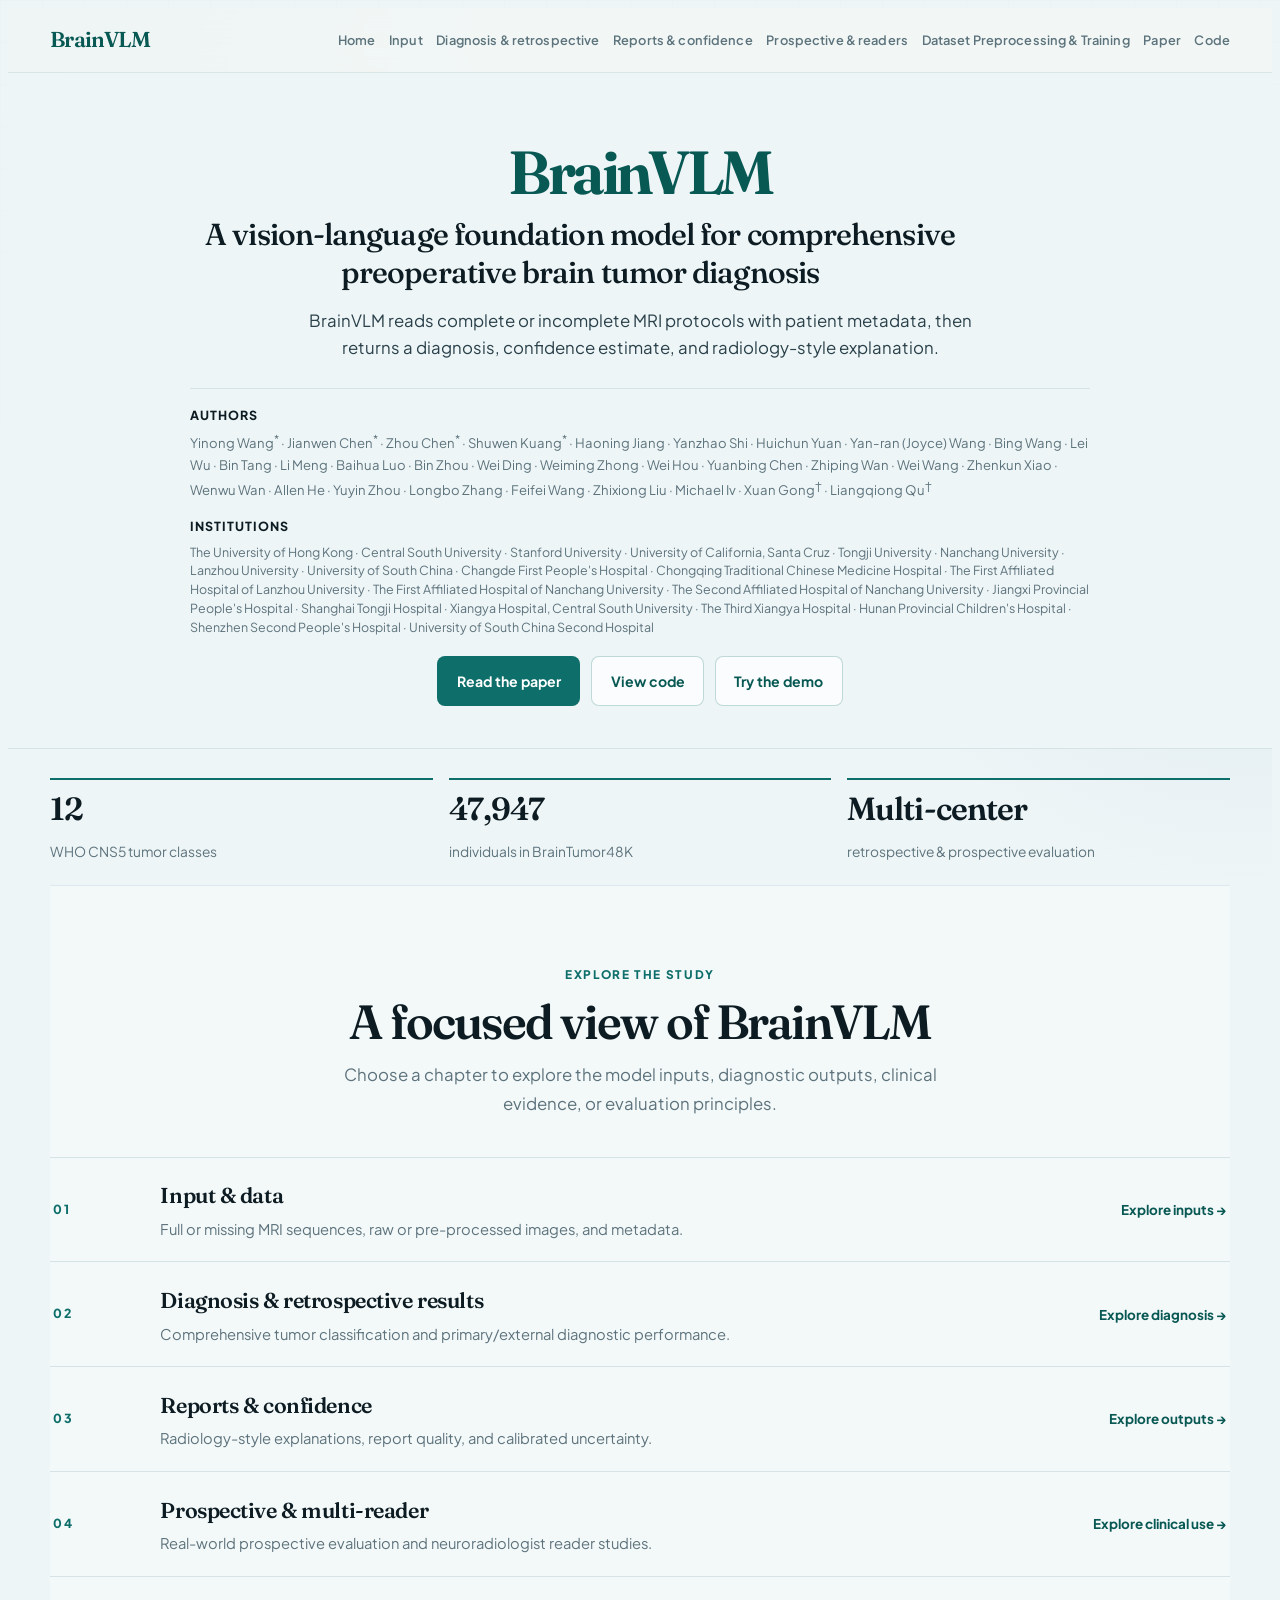
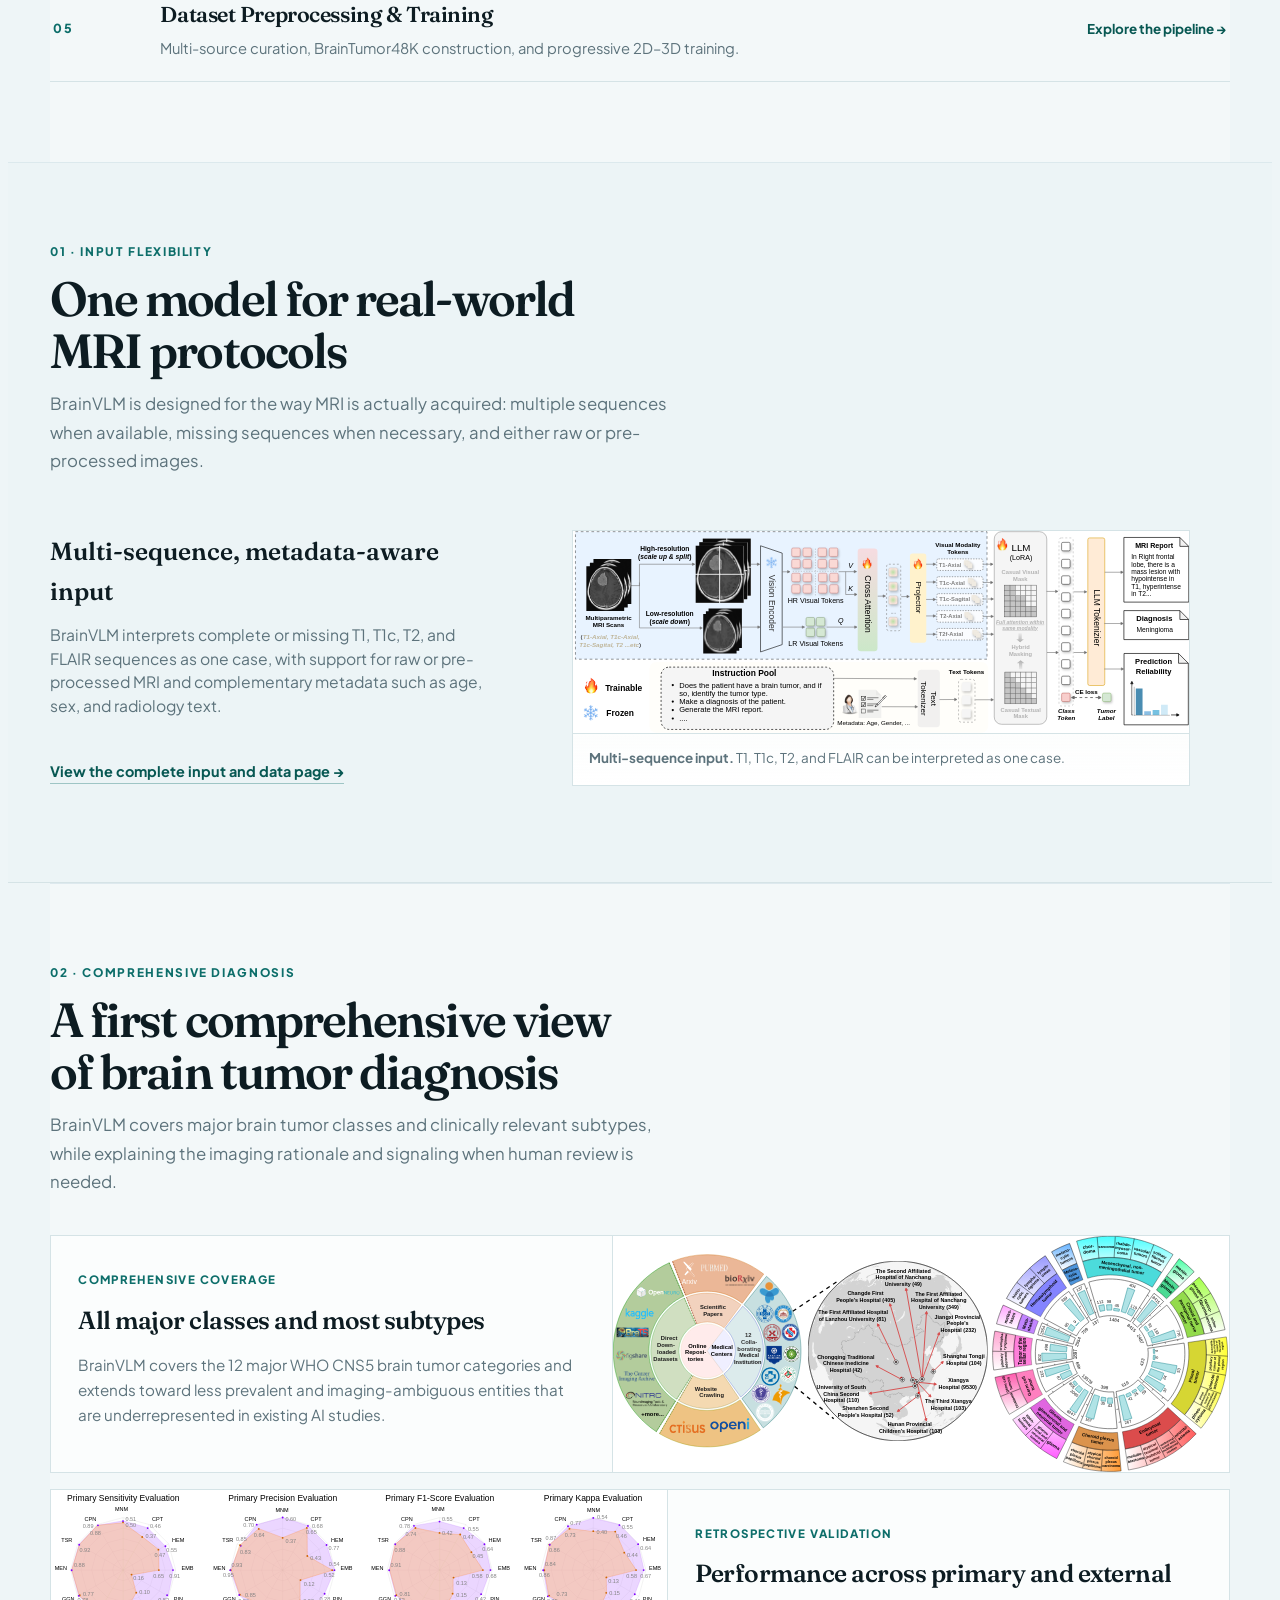
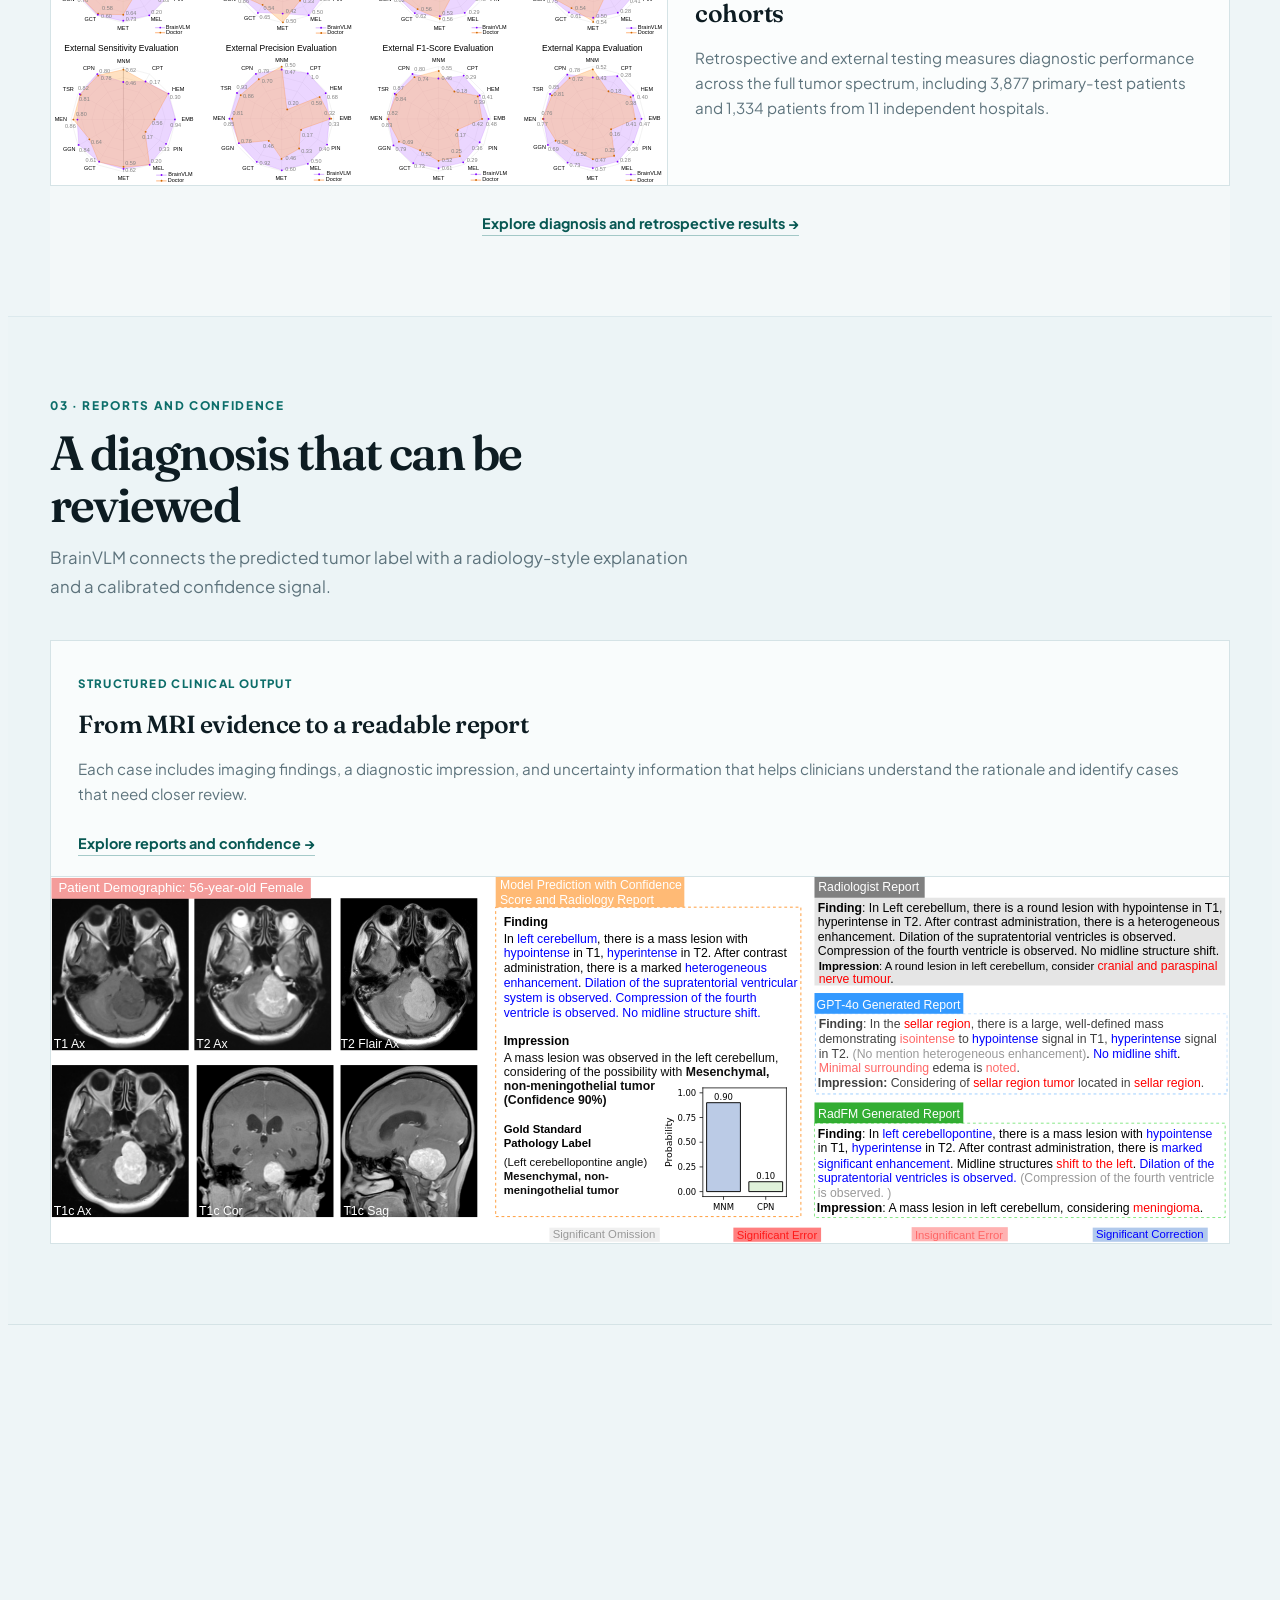
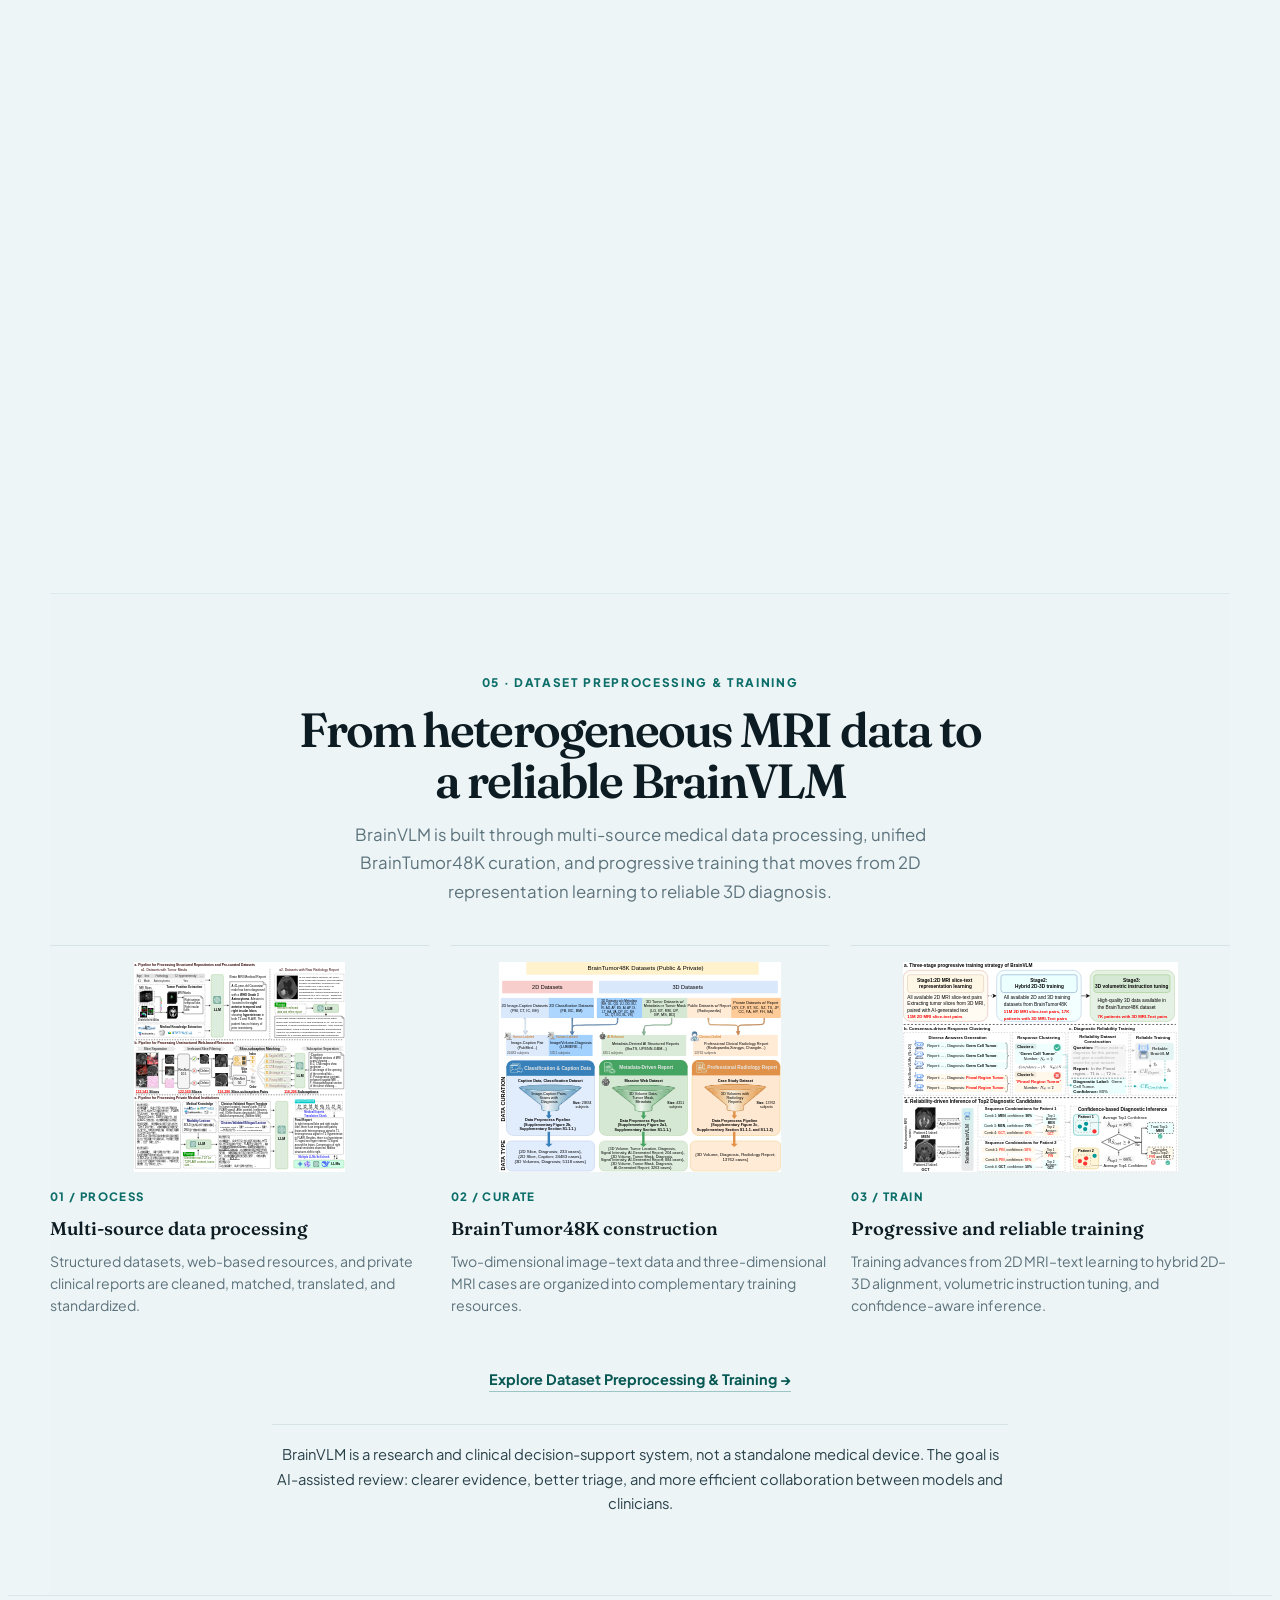
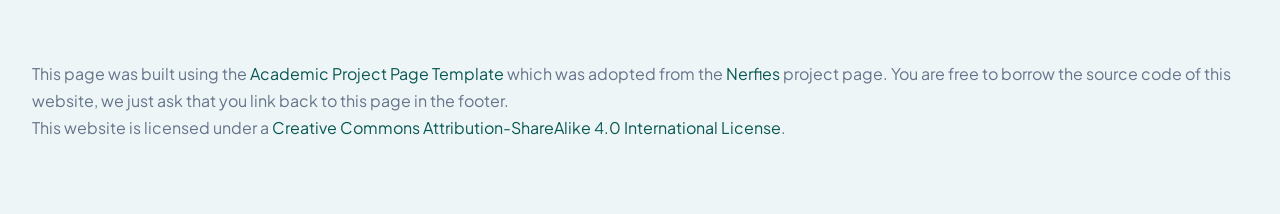
==== commit 0780ce53: "update index.html" ====
--- a/index.html
+++ b/index.html
@@ -5,63 +5,52 @@
   <meta name="viewport" content="width=device-width, initial-scale=1">
   
   <!-- Primary Meta Tags -->
-  <!-- TODO: Replace with your paper title and author names -->
-  <meta name="title" content="PAPER_TITLE - AUTHOR_NAMES">
-  <!-- TODO: Write a compelling 150-160 character description of your research -->
-  <meta name="description" content="BRIEF_DESCRIPTION_OF_YOUR_RESEARCH_CONTRIBUTION_AND_FINDINGS">
-  <!-- TODO: Add 5-10 relevant keywords for your research area -->
-  <meta name="keywords" content="KEYWORD1, KEYWORD2, KEYWORD3, machine learning, computer vision, AI">
-  <!-- TODO: List all authors -->
-  <meta name="author" content="FIRST_AUTHOR_NAME, SECOND_AUTHOR_NAME">
+  <meta name="title" content="BrainVLM - A Vision-Language Foundation Model for Brain Tumor Diagnosis">
+  <meta name="description" content="BrainVLM is a multimodal vision-language foundation model for preoperative classification of all 12 WHO CNS5 brain tumor types, with uncertainty quantification and radiology report generation.">
+  <meta name="keywords" content="BrainVLM, brain tumor diagnosis, MRI, vision-language model, neuro-oncology, uncertainty quantification, radiology report generation, BrainTumor48K">
+  <meta name="author" content="Yinong Wang, Jianwen Chen, Xuan Gong, Liangqiong Qu">
   <meta name="robots" content="index, follow">
   <meta name="language" content="English">
   
   <!-- Open Graph / Facebook -->
   <meta property="og:type" content="article">
-  <!-- TODO: Replace with your institution or lab name -->
-  <meta property="og:site_name" content="INSTITUTION_OR_LAB_NAME">
-  <!-- TODO: Same as paper title above -->
-  <meta property="og:title" content="PAPER_TITLE">
-  <!-- TODO: Same as description above -->
-  <meta property="og:description" content="BRIEF_DESCRIPTION_OF_YOUR_RESEARCH_CONTRIBUTION_AND_FINDINGS">
-  <!-- TODO: Replace with your actual website URL -->
-  <meta property="og:url" content="https://YOUR_DOMAIN.com/YOUR_PROJECT_PAGE">
-  <!-- TODO: Create a 1200x630px preview image and update path -->
-  <meta property="og:image" content="https://YOUR_DOMAIN.com/static/images/social_preview.png">
+  <meta property="og:site_name" content="BrainVLM">
+  <meta property="og:title" content="BrainVLM - Brain Tumor Diagnosis from Preoperative Multimodal MRI">
+  <meta property="og:description" content="A multimodal vision-language foundation model for comprehensive brain tumor classification, reliable uncertainty estimates, and radiology report generation.">
+  <meta property="og:url" content="https://github.com/HKU-HealthAI/BrainVLM">
+  <!-- Social preview can be added at static/images/social_preview.png when available. -->
+  <meta property="og:image" content="static/images/main_figure1.svg">
   <meta property="og:image:width" content="1200">
   <meta property="og:image:height" content="630">
-  <meta property="og:image:alt" content="PAPER_TITLE - Research Preview">
-  <meta property="article:published_time" content="2024-01-01T00:00:00.000Z">
-  <meta property="article:author" content="FIRST_AUTHOR_NAME">
+  <meta property="og:image:alt" content="BrainVLM brain tumor diagnosis research overview">
+  <meta property="article:published_time" content="2026-01-01T00:00:00.000Z">
+  <meta property="article:author" content="Yinong Wang">
   <meta property="article:section" content="Research">
-  <meta property="article:tag" content="KEYWORD1">
-  <meta property="article:tag" content="KEYWORD2">
+  <meta property="article:tag" content="brain tumor diagnosis">
+  <meta property="article:tag" content="multimodal MRI">
 
   <!-- Twitter -->
   <meta name="twitter:card" content="summary_large_image">
-  <!-- TODO: Replace with your lab/institution Twitter handle -->
-  <meta name="twitter:site" content="@YOUR_TWITTER_HANDLE">
-  <!-- TODO: Replace with first author's Twitter handle -->
-  <meta name="twitter:creator" content="@AUTHOR_TWITTER_HANDLE">
-  <!-- TODO: Same as paper title above -->
-  <meta name="twitter:title" content="PAPER_TITLE">
-  <!-- TODO: Same as description above -->
-  <meta name="twitter:description" content="BRIEF_DESCRIPTION_OF_YOUR_RESEARCH_CONTRIBUTION_AND_FINDINGS">
+  <meta name="twitter:site" content="@HKUHealthAI">
+  <meta name="twitter:creator" content="@HKUHealthAI">
+  <meta name="twitter:title" content="BrainVLM - Brain Tumor Diagnosis from Preoperative Multimodal MRI">
+  <meta name="twitter:description" content="A multimodal vision-language foundation model for comprehensive brain tumor classification, uncertainty quantification, and radiology report generation.">
   <!-- TODO: Same as social preview image above -->
-  <meta name="twitter:image" content="https://YOUR_DOMAIN.com/static/images/social_preview.png">
-  <meta name="twitter:image:alt" content="PAPER_TITLE - Research Preview">
+  <meta name="twitter:image" content="static/images/main_figure1.svg">
+  <meta name="twitter:image:alt" content="BrainVLM brain tumor diagnosis research overview">
 
   <!-- Academic/Research Specific -->
-  <meta name="citation_title" content="PAPER_TITLE">
-  <meta name="citation_author" content="FIRST_AUTHOR_LAST, FIRST_AUTHOR_FIRST">
-  <meta name="citation_author" content="SECOND_AUTHOR_LAST, SECOND_AUTHOR_FIRST">
-  <meta name="citation_publication_date" content="2024">
-  <meta name="citation_conference_title" content="CONFERENCE_NAME">
-  <meta name="citation_pdf_url" content="https://YOUR_DOMAIN.com/static/pdfs/paper.pdf">
+  <meta name="citation_title" content="A Vision-Language Foundation Model for Precise and Comprehensive Brain Tumor Diagnosis from Preoperative Multimodal Data">
+  <meta name="citation_author" content="Wang, Yinong">
+  <meta name="citation_author" content="Chen, Jianwen">
+  <meta name="citation_author" content="Gong, Xuan">
+  <meta name="citation_author" content="Qu, Liangqiong">
+  <meta name="citation_publication_date" content="2026">
+  <meta name="citation_pdf_url" content="static/pdfs/BrainVLM_main.pdf">
   
   <!-- Additional SEO -->
-  <meta name="theme-color" content="#2563eb">
-  <meta name="msapplication-TileColor" content="#2563eb">
+  <meta name="theme-color" content="#0f766e">
+  <meta name="msapplication-TileColor" content="#0f766e">
   <meta name="apple-mobile-web-app-capable" content="yes">
   <meta name="apple-mobile-web-app-status-bar-style" content="default">
   
@@ -73,8 +62,7 @@
   <link rel="preconnect" href="https://cdn.jsdelivr.net">
 
 
-  <!-- TODO: Replace with your paper title and authors -->
-  <title>PAPER_TITLE - AUTHOR_NAMES | Academic Research</title>
+  <title>BrainVLM | Brain Tumor Diagnosis from Multimodal MRI</title>
   
   <!-- Favicon and App Icons -->
   <link rel="icon" type="image/x-icon" href="static/images/hku_logo.png">
@@ -98,8 +86,9 @@
     <link rel="stylesheet" href="https://cdn.jsdelivr.net/gh/jpswalsh/academicons@1/css/academicons.min.css">
   </noscript>
   
-  <!-- Fonts - Optimized loading -->
-  <link href="https://fonts.googleapis.com/css2?family=Inter:wght@400;500;600;700;800&display=swap" rel="stylesheet">
+  <!-- Fonts -->
+  <link href="https://fonts.googleapis.com/css2?family=Fraunces:opsz,wght@9..144,500;9..144,600;9..144,650&family=Plus+Jakarta+Sans:wght@400;500;600;700;800&display=swap" rel="stylesheet">
+  <link rel="stylesheet" href="static/css/landing-v2.css">
   
   <!-- Defer non-critical JavaScript -->
   <script defer src="https://ajax.googleapis.com/ajax/libs/jquery/3.5.1/jquery.min.js"></script>
@@ -114,50 +103,50 @@
   {
     "@context": "https://schema.org",
     "@type": "ScholarlyArticle",
-    "headline": "PAPER_TITLE",
-    "description": "BRIEF_DESCRIPTION_OF_YOUR_RESEARCH_CONTRIBUTION_AND_FINDINGS",
+    "headline": "BrainVLM: A Vision-Language Foundation Model for Precise and Comprehensive Brain Tumor Diagnosis from Preoperative Multimodal Data",
+    "description": "A multimodal vision-language foundation model for comprehensive brain tumor classification, calibrated uncertainty quantification, and radiology report generation.",
     "author": [
       {
         "@type": "Person",
-        "name": "FIRST_AUTHOR_NAME",
+        "name": "Yinong Wang",
         "affiliation": {
           "@type": "Organization",
-          "name": "INSTITUTION_NAME"
+          "name": "The University of Hong Kong"
         }
       },
       {
         "@type": "Person",
-        "name": "SECOND_AUTHOR_NAME",
+        "name": "Liangqiong Qu",
         "affiliation": {
           "@type": "Organization",
-          "name": "INSTITUTION_NAME"
+          "name": "The University of Hong Kong"
         }
       }
     ],
-    "datePublished": "2024-01-01",
+    "datePublished": "2026",
     "publisher": {
       "@type": "Organization",
-      "name": "CONFERENCE_OR_JOURNAL_NAME"
+      "name": "BrainVLM research project"
     },
-    "url": "https://YOUR_DOMAIN.com/YOUR_PROJECT_PAGE",
-    "image": "https://YOUR_DOMAIN.com/static/images/social_preview.png",
-    "keywords": ["KEYWORD1", "KEYWORD2", "KEYWORD3", "machine learning", "computer vision"],
-    "abstract": "FULL_ABSTRACT_TEXT_HERE",
-    "citation": "BIBTEX_CITATION_HERE",
+    "url": "https://github.com/HKU-HealthAI/BrainVLM",
+    "image": "static/images/main_figure1.svg",
+    "keywords": ["brain tumor diagnosis", "MRI", "vision-language model", "neuro-oncology", "uncertainty quantification"],
+    "abstract": "BrainVLM is a multimodal vision-language foundation model for preoperative classification of all 12 major WHO CNS5 brain tumor types, with calibrated confidence estimates and radiology-style report generation.",
+    "citation": "Wang Y, Chen J, Gong X, Qu L, et al. BrainVLM.",
     "isAccessibleForFree": true,
     "license": "https://creativecommons.org/licenses/by/4.0/",
     "mainEntity": {
       "@type": "WebPage",
-      "@id": "https://YOUR_DOMAIN.com/YOUR_PROJECT_PAGE"
+      "@id": "https://github.com/HKU-HealthAI/BrainVLM"
     },
     "about": [
       {
         "@type": "Thing",
-        "name": "RESEARCH_AREA_1"
+        "name": "Brain tumor diagnosis"
       },
       {
         "@type": "Thing", 
-        "name": "RESEARCH_AREA_2"
+        "name": "Multimodal medical AI"
       }
     ]
   }
@@ -168,87 +157,1347 @@
   {
     "@context": "https://schema.org",
     "@type": "Organization",
-    "name": "INSTITUTION_OR_LAB_NAME",
-    "url": "https://YOUR_INSTITUTION_WEBSITE.com",
-    "logo": "https://YOUR_DOMAIN.com/static/images/favicon.ico",
+    "name": "BrainVLM research team",
+    "url": "https://github.com/HKU-HealthAI/BrainVLM",
+    "logo": "static/images/favicon.ico",
     "sameAs": [
-      "https://twitter.com/YOUR_TWITTER_HANDLE",
-      "https://github.com/YOUR_GITHUB_USERNAME"
+      "https://github.com/HKU-HealthAI/BrainVLM",
+      "https://huggingface.co/spaces/jcccy/BrainVLM"
     ]
   }
   </script>
+
+  <!-- BrainVLM visual theme -->
+  <style>
+    :root {
+      --bv-ink: #14232d;
+      --bv-muted: #647b86;
+      --bv-line: #d9e7eb;
+      --bv-bg: #eef5f7;
+      --bv-panel: rgba(255, 255, 255, 0.88);
+      --bv-teal: #0f766e;
+      --bv-teal-dark: #075e59;
+      --bv-teal-soft: #dff5f1;
+      --bv-blue: #286b86;
+      --bv-shadow: 0 18px 50px rgba(30, 68, 80, 0.10);
+    }
+
+    html {
+      background: var(--bv-bg);
+    }
+
+    body {
+      color: var(--bv-ink);
+      background:
+        radial-gradient(circle at 2% 0%, rgba(15, 118, 110, 0.13), transparent 30rem),
+        radial-gradient(circle at 98% 7%, rgba(40, 107, 134, 0.10), transparent 26rem),
+        var(--bv-bg);
+    }
+
+    body::before {
+      position: fixed;
+      inset: 0;
+      z-index: -1;
+      pointer-events: none;
+      content: "";
+      opacity: 0.28;
+      background-image: linear-gradient(rgba(20, 63, 74, 0.035) 1px, transparent 1px),
+        linear-gradient(90deg, rgba(20, 63, 74, 0.035) 1px, transparent 1px);
+      background-size: 42px 42px;
+      mask-image: linear-gradient(to bottom, black, transparent 78%);
+    }
+
+    .hero-body {
+      padding-top: 5rem;
+      padding-bottom: 5rem;
+    }
+
+    #main-content > section:first-child {
+      position: relative;
+      background: var(--bv-bg) !important;
+    }
+
+    #main-content > section:first-child::after {
+      position: absolute;
+      right: 8%;
+      bottom: 4rem;
+      width: 11rem;
+      height: 11rem;
+      border: 1px solid rgba(15, 118, 110, 0.14);
+      border-radius: 50%;
+      content: "";
+      box-shadow: 0 0 0 22px rgba(15, 118, 110, 0.035), 0 0 0 44px rgba(15, 118, 110, 0.025);
+      pointer-events: none;
+    }
+
+    h2.title.publication-title.is-1 {
+      position: relative;
+      margin: 0 0 0.8rem !important;
+      color: var(--bv-teal-dark) !important;
+      font-size: clamp(3.2rem, 8vw, 6.6rem) !important;
+      font-weight: 800 !important;
+      letter-spacing: -0.065em;
+      line-height: 0.96 !important;
+      text-shadow: 0 12px 30px rgba(15, 118, 110, 0.12);
+    }
+
+    h2.title.publication-title.is-1::before {
+      display: block;
+      margin-bottom: 1rem;
+      color: var(--bv-teal);
+      content: "AI-ASSISTED NEURO-IMAGING";
+      font-size: 0.72rem;
+      font-weight: 750;
+      letter-spacing: 0.18em;
+      line-height: 1;
+    }
+
+    h2.title.publication-title.is-3 {
+      max-width: 940px;
+      margin: 0 auto 1.7rem !important;
+      color: #29434e !important;
+      font-size: clamp(1.25rem, 2.6vw, 2rem) !important;
+      font-weight: 550 !important;
+      letter-spacing: -0.02em;
+      line-height: 1.3 !important;
+      text-align: center !important;
+    }
+
+    .publication-authors {
+      max-width: 980px;
+      margin-right: auto !important;
+      margin-left: auto !important;
+      color: var(--bv-muted);
+    }
+
+    .publication-authors:first-of-type {
+      padding: 0.85rem 1.25rem;
+      border: 1px solid rgba(217, 231, 235, 0.9);
+      border-radius: 999px;
+      background: rgba(255, 255, 255, 0.58);
+      box-shadow: 0 8px 24px rgba(42, 76, 89, 0.04);
+      font-size: 0.98rem !important;
+    }
+
+    .publication-authors + .publication-authors {
+      max-width: 760px;
+      margin-top: 1.35rem !important;
+      padding: 1rem 1.25rem;
+      border: 1px solid var(--bv-line);
+      border-radius: 16px;
+      background: rgba(255, 255, 255, 0.66);
+      box-shadow: 0 8px 24px rgba(42, 76, 89, 0.04);
+      font-size: 0.88rem !important;
+      line-height: 1.7;
+    }
+
+    .publication-authors a {
+      color: var(--bv-teal) !important;
+    }
+
+    .publication-authors a:hover {
+      color: var(--bv-teal-dark) !important;
+    }
+
+    .publication-authors + .publication-authors + .container {
+      max-width: 1020px !important;
+      margin-top: 1.8rem !important;
+      padding: 1rem 1.4rem 0.55rem;
+      border: 1px solid rgba(217, 231, 235, 0.95);
+      border-radius: 20px;
+      background: rgba(255, 255, 255, 0.56);
+      box-shadow: 0 10px 28px rgba(42, 76, 89, 0.04);
+    }
+
+    .publication-authors + .publication-authors + .container img {
+      max-width: 115px;
+      height: 64px !important;
+      padding: 0.45rem;
+      object-fit: contain;
+      filter: grayscale(0.1) saturate(0.92);
+      transition: transform 180ms ease, filter 180ms ease;
+    }
+
+    .publication-authors + .publication-authors + .container img:hover {
+      filter: saturate(1.1);
+      transform: translateY(-3px);
+    }
+
+    .link-block a.button.is-dark {
+      min-width: 132px;
+      border: 1px solid rgba(15, 118, 110, 0.16) !important;
+      border-radius: 999px !important;
+      background: var(--bv-teal) !important;
+      box-shadow: 0 10px 20px rgba(15, 118, 110, 0.16);
+      letter-spacing: 0.01em;
+    }
+
+    .link-block a.button.is-dark:hover {
+      background: var(--bv-teal-dark) !important;
+      box-shadow: 0 13px 24px rgba(15, 118, 110, 0.23);
+      transform: translateY(-2px);
+    }
+
+    .link-block a.button .icon img {
+      filter: brightness(0) invert(1);
+    }
+
+    #main-content > section:not(:first-child) {
+      border-top: 1px solid rgba(217, 231, 235, 0.8);
+    }
+
+    #main-content > section:nth-child(odd) {
+      background: rgba(255, 255, 255, 0.28);
+    }
+
+    #main-content > section:nth-child(even) {
+      background: rgba(232, 242, 244, 0.45);
+    }
+
+    #main-content > section .container {
+      position: relative;
+      z-index: 1;
+    }
+
+    #main-content .title.is-2,
+    #main-content .title.is-3 {
+      color: var(--bv-ink);
+      letter-spacing: -0.03em;
+    }
+
+    #main-content .title.is-2::after,
+    #main-content .title.is-3::after {
+      background: linear-gradient(90deg, var(--bv-teal), #79b8b2);
+    }
+
+    .visual-section .item > div,
+    #video-player-section video {
+      border: 1px solid var(--bv-line);
+      border-radius: 18px !important;
+      background: var(--bv-panel) !important;
+      box-shadow: var(--bv-shadow);
+    }
+
+    .visual-section .item > div {
+      padding: 0.45rem;
+    }
+
+    .visual-section > .hero-body > .container > .title {
+      margin-bottom: 1.55rem !important;
+    }
+
+    .results-carousel .item {
+      margin: 0.7rem;
+      padding: 1rem 1rem 0.8rem;
+      border: 1px solid var(--bv-line);
+      border-radius: 20px;
+      background: rgba(255, 255, 255, 0.78);
+      box-shadow: 0 12px 34px rgba(42, 76, 89, 0.08);
+    }
+
+    .results-carousel .item:hover {
+      border-color: rgba(15, 118, 110, 0.35);
+      box-shadow: 0 18px 42px rgba(42, 76, 89, 0.13);
+    }
+
+    /* The carousel item is the single image frame; keep its inner wrapper flat. */
+    .results-carousel .item > div {
+      margin: 0 !important;
+      padding: 0 !important;
+      border: none !important;
+      box-shadow: none !important;
+      background: transparent !important;
+    }
+
+    .results-carousel .item img {
+      display: block;
+      width: 100% !important;
+      max-width: none !important;
+      min-width: 0 !important;
+      margin: 0 auto;
+      border: none !important;
+      border-radius: 13px !important;
+      background: #fff;
+    }
+
+    .results-carousel .item .subtitle {
+      margin: 0.8rem 0 0.15rem !important;
+      line-height: 1.45 !important;
+    }
+
+    .visual-section .item h2.subtitle {
+      margin-top: 0.85rem !important;
+      margin-bottom: 0 !important;
+      line-height: 1.55 !important;
+    }
+
+    .visual-section .item img {
+      width: 100% !important;
+      max-width: none !important;
+      min-width: 0 !important;
+    }
+
+    .visual-section .hero-body {
+      padding-top: 3.7rem;
+      padding-bottom: 3.7rem;
+    }
+
+    .content.has-text-justified {
+      color: #506872;
+    }
+
+    .section.hero.is-light .column.is-four-fifths {
+      padding: 2.5rem 3rem;
+      border: 1px solid var(--bv-line);
+      border-radius: 22px;
+      background: rgba(255, 255, 255, 0.74);
+      box-shadow: var(--bv-shadow);
+    }
+
+    #video-player-section .container {
+      max-width: 980px;
+      padding: 2rem 2.25rem;
+      border: 1px solid var(--bv-line);
+      border-radius: 22px;
+      background: rgba(255, 255, 255, 0.72);
+      box-shadow: var(--bv-shadow);
+    }
+
+    #video-player-section video {
+      width: 100%;
+      max-width: 820px;
+    }
+
+    .research-snapshot {
+      padding: 5rem 1.5rem;
+      background: rgba(255, 255, 255, 0.48);
+    }
+
+    .snapshot-lede {
+      max-width: 760px;
+      margin: -0.8rem auto 2.4rem;
+      color: var(--bv-muted);
+      font-size: 1.08rem;
+      line-height: 1.75;
+      text-align: center;
+    }
+
+    .snapshot-grid {
+      display: grid;
+      grid-template-columns: repeat(4, minmax(0, 1fr));
+      gap: 14px;
+      margin: 0 auto;
+      max-width: 1120px;
+    }
+
+    .snapshot-card {
+      min-height: 144px;
+      padding: 1.25rem 1.15rem;
+      border: 1px solid var(--bv-line);
+      border-radius: 18px;
+      background: rgba(255, 255, 255, 0.78);
+      box-shadow: 0 10px 28px rgba(42, 76, 89, 0.06);
+    }
+
+    .snapshot-value {
+      display: block;
+      color: var(--bv-teal-dark);
+      font-size: clamp(1.8rem, 3vw, 2.45rem);
+      font-weight: 800;
+      letter-spacing: -0.045em;
+      line-height: 1;
+    }
+
+    .snapshot-label {
+      display: block;
+      margin-top: 0.7rem;
+      color: #526b75;
+      font-size: 0.84rem;
+      line-height: 1.42;
+    }
+
+    .section-intro {
+      max-width: 760px;
+      margin: -0.8rem auto 2.2rem;
+      color: var(--bv-muted);
+      font-size: 1.03rem;
+      line-height: 1.72;
+      text-align: center;
+    }
+
+    .capability-grid {
+      display: grid;
+      grid-template-columns: repeat(4, minmax(0, 1fr));
+      gap: 16px;
+      max-width: 1120px;
+      margin: 0 auto;
+    }
+
+    .capability-card {
+      position: relative;
+      min-height: 210px;
+      padding: 1.35rem;
+      border: 1px solid var(--bv-line);
+      border-radius: 18px;
+      background: rgba(255, 255, 255, 0.78);
+      box-shadow: 0 10px 28px rgba(42, 76, 89, 0.06);
+    }
+
+    .capability-index {
+      display: inline-flex;
+      align-items: center;
+      justify-content: center;
+      width: 30px;
+      height: 30px;
+      border-radius: 9px;
+      background: var(--bv-teal-soft);
+      color: var(--bv-teal-dark);
+      font-size: 0.78rem;
+      font-weight: 800;
+    }
+
+    .capability-card h3 {
+      margin: 1rem 0 0.55rem;
+      color: var(--bv-ink);
+      font-size: 1rem;
+      font-weight: 750;
+    }
+
+    .capability-card p {
+      margin: 0;
+      color: var(--bv-muted);
+      font-size: 0.88rem;
+      line-height: 1.62;
+    }
+
+    .clinical-evidence {
+      padding: 5rem 1.5rem;
+      background: rgba(232, 242, 244, 0.46);
+    }
+
+    .evidence-layout {
+      display: grid;
+      grid-template-columns: 1.1fr 0.9fr;
+      gap: 18px;
+      max-width: 1120px;
+      margin: 0 auto;
+    }
+
+    .evidence-panel {
+      padding: 1.4rem 1.5rem;
+      border: 1px solid var(--bv-line);
+      border-radius: 20px;
+      background: rgba(255, 255, 255, 0.8);
+      box-shadow: 0 12px 32px rgba(42, 76, 89, 0.07);
+    }
+
+    .evidence-panel h3 {
+      margin: 0 0 1rem;
+      color: var(--bv-ink);
+      font-size: 1rem;
+      font-weight: 750;
+    }
+
+    .evidence-row {
+      display: flex;
+      align-items: baseline;
+      justify-content: space-between;
+      gap: 1rem;
+      padding: 0.75rem 0;
+      border-bottom: 1px solid #e7eff1;
+    }
+
+    .evidence-row:last-child {
+      border-bottom: 0;
+    }
+
+    .evidence-row span {
+      color: var(--bv-muted);
+      font-size: 0.86rem;
+    }
+
+    .evidence-row strong {
+      color: var(--bv-teal-dark);
+      font-size: 1rem;
+      text-align: right;
+    }
+
+    .evidence-note {
+      margin: 1rem 0 0;
+      color: #718790;
+      font-size: 0.77rem;
+      line-height: 1.55;
+    }
+
+    .disclaimer-strip {
+      max-width: 920px;
+      margin: 2.2rem auto 0;
+      padding: 0.9rem 1.1rem;
+      border-left: 3px solid #71aea9;
+      border-radius: 0 10px 10px 0;
+      background: rgba(223, 245, 241, 0.68);
+      color: #49656e;
+      font-size: 0.82rem;
+      line-height: 1.55;
+    }
+
+    .footer {
+      background: #e7f0f2;
+      border-top-color: var(--bv-line);
+    }
+
+    .more-works-container {
+      top: 1.25rem;
+      right: 1.5rem;
+    }
+
+    .more-works-btn {
+      border: 1px solid rgba(15, 118, 110, 0.2);
+      background: rgba(255, 255, 255, 0.84);
+      color: var(--bv-teal-dark);
+      box-shadow: 0 10px 24px rgba(42, 76, 89, 0.10);
+      backdrop-filter: blur(12px);
+    }
+
+    .more-works-btn:hover {
+      border-color: var(--bv-teal);
+      background: var(--bv-teal-soft);
+    }
+
+    .scroll-to-top {
+      right: 1.5rem;
+      bottom: 1.5rem;
+      width: 44px;
+      height: 44px;
+      background: var(--bv-teal);
+      box-shadow: 0 10px 24px rgba(15, 118, 110, 0.22);
+    }
+
+    .scroll-to-top:hover {
+      background: var(--bv-teal-dark);
+    }
+
+    @media screen and (max-width: 768px) {
+      .hero-body {
+        padding: 3.5rem 1rem;
+      }
+
+      #main-content > section:first-child::after {
+        right: -5rem;
+        bottom: 2rem;
+      }
+
+      h2.title.publication-title.is-1 {
+        font-size: clamp(3rem, 17vw, 5rem) !important;
+      }
+
+      h2.title.publication-title.is-1::before {
+        font-size: 0.58rem;
+      }
+
+      .publication-authors:first-of-type {
+        border-radius: 18px;
+        line-height: 1.8;
+      }
+
+      .publication-authors + .publication-authors + .container {
+        padding: 0.7rem 0.4rem 0.2rem;
+      }
+
+      .publication-authors + .publication-authors + .container img {
+        height: 52px !important;
+      }
+
+      .section.hero.is-light .column.is-four-fifths,
+      #video-player-section .container {
+        padding: 1.4rem 1rem;
+        border-radius: 16px;
+      }
+
+      .results-carousel .item {
+        margin: 0.35rem;
+        padding: 0.7rem 0.7rem 0.6rem;
+        border-radius: 16px;
+      }
+
+      .research-snapshot,
+      .clinical-evidence {
+        padding: 3.5rem 1rem;
+      }
+
+      .snapshot-grid,
+      .capability-grid,
+      .evidence-layout {
+        grid-template-columns: 1fr 1fr;
+      }
+
+      .more-works-container {
+        top: auto;
+        right: 1rem;
+        bottom: 1rem;
+      }
+    }
+
+    @media screen and (max-width: 480px) {
+      .snapshot-grid,
+      .capability-grid,
+      .evidence-layout {
+        grid-template-columns: 1fr;
+      }
+
+      .snapshot-card,
+      .capability-card {
+        min-height: auto;
+      }
+    }
+
+    /* Focused project-page layout */
+    #main-content > section:not(.new-landing) {
+      display: none !important;
+    }
+
+    .detail-section {
+      display: none !important;
+    }
+
+    .overview-nav {
+      display: grid;
+      grid-template-columns: repeat(4, minmax(0, 1fr));
+      gap: 14px;
+      max-width: 1120px;
+      margin: 0 auto;
+    }
+
+    .overview-card {
+      display: flex;
+      min-height: 150px;
+      flex-direction: column;
+      justify-content: space-between;
+      padding: 1.25rem;
+      border: 1px solid var(--bv-line);
+      border-radius: 18px;
+      background: rgba(255, 255, 255, 0.78);
+      color: inherit;
+      text-decoration: none;
+      box-shadow: 0 10px 28px rgba(42, 76, 89, 0.06);
+      transition: transform 180ms ease, border-color 180ms ease, box-shadow 180ms ease;
+    }
+
+    .overview-card:hover {
+      border-color: rgba(15, 118, 110, 0.38);
+      color: inherit;
+      box-shadow: 0 16px 34px rgba(42, 76, 89, 0.12);
+      transform: translateY(-3px);
+    }
+
+    .overview-card .card-index {
+      color: var(--bv-teal);
+      font-size: 0.7rem;
+      font-weight: 800;
+      letter-spacing: 0.12em;
+    }
+
+    .overview-card h3 {
+      margin: 0.7rem 0 0.4rem;
+      color: var(--bv-ink);
+      font-size: 1rem;
+      font-weight: 760;
+    }
+
+    .overview-card p {
+      margin: 0;
+      color: var(--bv-muted);
+      font-size: 0.82rem;
+      line-height: 1.5;
+    }
+
+    .overview-card .card-link {
+      margin-top: 1rem;
+      color: var(--bv-teal-dark);
+      font-size: 0.76rem;
+      font-weight: 750;
+    }
+
+    .home-feature-grid {
+      display: grid;
+      grid-template-columns: repeat(3, minmax(0, 1fr));
+      gap: 16px;
+      max-width: 1120px;
+      margin: 0 auto;
+    }
+
+    .home-feature-card {
+      min-height: 208px;
+      padding: 1.35rem 1.4rem 1.45rem;
+      border: 1px solid var(--bv-line);
+      border-radius: 18px;
+      background: rgba(255, 255, 255, 0.78);
+      box-shadow: 0 10px 28px rgba(42, 76, 89, 0.055);
+    }
+
+    .home-feature-card .card-index,
+    .home-flow-step .card-index {
+      color: var(--bv-teal);
+      font-size: 0.7rem;
+      font-weight: 800;
+      letter-spacing: 0.12em;
+    }
+
+    .home-feature-card h3 {
+      margin: 0.75rem 0 0.5rem;
+      color: var(--bv-ink);
+      font-size: 1.05rem;
+      font-weight: 760;
+    }
+
+    .home-feature-card p {
+      margin: 0;
+      color: var(--bv-muted);
+      font-size: 0.86rem;
+      line-height: 1.65;
+    }
+
+    .home-workflow {
+      display: grid;
+      grid-template-columns: 1.28fr 0.72fr;
+      gap: 20px;
+      align-items: stretch;
+      max-width: 1120px;
+      margin: 0 auto;
+    }
+
+    .home-flow {
+      display: grid;
+      grid-template-columns: repeat(4, minmax(0, 1fr));
+      gap: 10px;
+    }
+
+    .home-flow-step {
+      position: relative;
+      min-height: 168px;
+      padding: 1.1rem;
+      border: 1px solid var(--bv-line);
+      border-radius: 16px;
+      background: rgba(255, 255, 255, 0.72);
+    }
+
+    .home-flow-step:not(:last-child)::after {
+      position: absolute;
+      top: 1.55rem;
+      right: -0.55rem;
+      z-index: 1;
+      color: var(--bv-teal);
+      content: "→";
+      font-size: 1.1rem;
+      font-weight: 800;
+    }
+
+    .home-flow-step h3 {
+      margin: 1rem 0 0.35rem;
+      color: var(--bv-ink);
+      font-size: 0.96rem;
+      font-weight: 760;
+    }
+
+    .home-flow-step p {
+      margin: 0;
+      color: var(--bv-muted);
+      font-size: 0.8rem;
+      line-height: 1.55;
+    }
+
+    .home-principle {
+      display: flex;
+      flex-direction: column;
+      justify-content: space-between;
+      padding: 1.45rem;
+      border: 1px solid rgba(15, 118, 110, 0.16);
+      border-radius: 18px;
+      background: linear-gradient(145deg, rgba(223, 245, 241, 0.82), rgba(255, 255, 255, 0.72));
+    }
+
+    .home-principle h3 {
+      margin: 0 0 0.6rem;
+      color: var(--bv-teal-dark);
+      font-size: 1.1rem;
+      font-weight: 780;
+    }
+
+    .home-principle p {
+      margin: 0;
+      color: #48656e;
+      font-size: 0.86rem;
+      line-height: 1.65;
+    }
+
+    .home-principle-links {
+      display: flex;
+      flex-wrap: wrap;
+      gap: 0.45rem;
+      margin-top: 1.25rem;
+    }
+
+    .home-principle-links a {
+      padding: 0.4rem 0.62rem;
+      border: 1px solid rgba(15, 118, 110, 0.16);
+      border-radius: 999px;
+      background: rgba(255, 255, 255, 0.64);
+      color: var(--bv-teal-dark);
+      font-size: 0.73rem;
+      font-weight: 750;
+      text-decoration: none;
+    }
+
+    .home-principle-links a:hover {
+      background: var(--bv-teal);
+      color: #fff;
+    }
+
+    @media screen and (max-width: 800px) {
+      .overview-nav,
+      .home-feature-grid { grid-template-columns: 1fr 1fr; }
+      .home-workflow { grid-template-columns: 1fr; }
+    }
+
+    @media screen and (max-width: 480px) {
+      .overview-nav,
+      .home-feature-grid,
+      .home-flow { grid-template-columns: 1fr; }
+      .home-flow-step { min-height: auto; }
+      .home-flow-step:not(:last-child)::after { top: auto; right: auto; bottom: -0.72rem; left: 50%; content: "↓"; }
+    }
+
+    .page-section {
+      padding: 4.5rem 1.5rem;
+    }
+
+    .page-section.section-soft {
+      background: rgba(255, 255, 255, 0.46);
+      border-top: 1px solid rgba(217, 231, 235, 0.78);
+      border-bottom: 1px solid rgba(217, 231, 235, 0.78);
+    }
+
+    .section-kicker {
+      margin-bottom: 0.55rem;
+      color: var(--bv-teal);
+      font-size: 0.72rem;
+      font-weight: 800;
+      letter-spacing: 0.16em;
+      text-transform: uppercase;
+    }
+
+    .section-lede {
+      max-width: 760px;
+      margin: -0.4rem auto 2rem;
+      color: var(--bv-muted);
+      font-size: 1.02rem;
+      line-height: 1.7;
+      text-align: center;
+    }
+
+    .compact-hero .hero-body {
+      padding-top: 4rem;
+      padding-bottom: 3.6rem;
+    }
+
+    .compact-hero .publication-title.is-1::before {
+      margin-bottom: 0.75rem;
+    }
+
+    .hero-claim {
+      max-width: 760px;
+      margin: 1.1rem auto 1.5rem;
+      color: #42606b;
+      font-size: 1.08rem;
+      line-height: 1.65;
+      text-align: center;
+    }
+
+    .hero-metrics {
+      display: flex;
+      flex-wrap: wrap;
+      justify-content: center;
+      gap: 8px;
+      margin: 1.25rem auto 1.55rem;
+    }
+
+    .hero-metrics span,
+    .sequence-chip {
+      display: inline-flex;
+      align-items: center;
+      padding: 0.42rem 0.72rem;
+      border: 1px solid rgba(15, 118, 110, 0.15);
+      border-radius: 999px;
+      background: rgba(223, 245, 241, 0.72);
+      color: var(--bv-teal-dark);
+      font-size: 0.76rem;
+      font-weight: 700;
+    }
+
+    .input-layout,
+    .evidence-layout-new {
+      display: grid;
+      grid-template-columns: 0.84fr 1.16fr;
+      gap: 22px;
+      align-items: stretch;
+      max-width: 1120px;
+      margin: 0 auto;
+    }
+
+    .input-panel,
+    .feature-panel,
+    .evidence-card-new,
+    .unique-card {
+      border: 1px solid var(--bv-line);
+      border-radius: 20px;
+      background: rgba(255, 255, 255, 0.80);
+      box-shadow: 0 12px 32px rgba(42, 76, 89, 0.07);
+    }
+
+    .input-panel {
+      padding: 1.5rem;
+    }
+
+    .input-panel h3,
+    .feature-panel h3,
+    .evidence-card-new h3,
+    .unique-card h3 {
+      margin: 0 0 0.65rem;
+      color: var(--bv-ink);
+      font-size: 1.08rem;
+      font-weight: 760;
+    }
+
+    .input-panel p,
+    .feature-panel p,
+    .evidence-card-new p,
+    .unique-card p {
+      color: var(--bv-muted);
+      font-size: 0.9rem;
+      line-height: 1.62;
+    }
+
+    .input-list {
+      display: grid;
+      gap: 9px;
+      margin: 1.25rem 0;
+    }
+
+    .input-list div {
+      display: flex;
+      align-items: center;
+      justify-content: space-between;
+      gap: 12px;
+      padding: 0.65rem 0.75rem;
+      border-radius: 10px;
+      background: #f2f8f8;
+      color: #48646e;
+      font-size: 0.82rem;
+    }
+
+    .input-list strong {
+      color: var(--bv-teal-dark);
+      font-size: 0.8rem;
+    }
+
+    .sequence-chips {
+      display: flex;
+      flex-wrap: wrap;
+      gap: 7px;
+      margin-top: 1rem;
+    }
+
+    .input-note {
+      margin-top: 1.15rem;
+      padding-top: 1rem;
+      border-top: 1px solid #e3edef;
+      color: #718790 !important;
+      font-size: 0.78rem !important;
+    }
+
+    .image-pair {
+      display: grid;
+      grid-template-columns: 1fr 1fr;
+      gap: 12px;
+      padding: 12px;
+    }
+
+    .image-card {
+      min-width: 0;
+      overflow: hidden;
+      border-radius: 14px;
+      background: #f7fbfb;
+    }
+
+    .image-card img {
+      display: block;
+      width: 100%;
+      height: 225px;
+      object-fit: contain;
+      background: #fff;
+    }
+
+    .image-card figcaption {
+      padding: 0.7rem 0.8rem 0.8rem;
+      color: #526d76;
+      font-size: 0.76rem;
+      line-height: 1.45;
+    }
+
+    .feature-grid {
+      display: grid;
+      grid-template-columns: 1fr 1fr;
+      gap: 18px;
+      max-width: 1120px;
+      margin: 0 auto;
+    }
+
+    .feature-panel {
+      overflow: hidden;
+    }
+
+    .feature-panel .feature-copy {
+      padding: 1.35rem 1.45rem 1.15rem;
+    }
+
+    .feature-panel figure {
+      margin: 0;
+      background: #fff;
+    }
+
+    .feature-panel figure img {
+      display: block;
+      width: 100%;
+      height: 245px;
+      object-fit: contain;
+      background: #fff;
+    }
+
+    .feature-label {
+      display: inline-flex;
+      margin-bottom: 0.7rem;
+      padding: 0.32rem 0.55rem;
+      border-radius: 7px;
+      background: var(--bv-teal-soft);
+      color: var(--bv-teal-dark);
+      font-size: 0.68rem;
+      font-weight: 800;
+      letter-spacing: 0.08em;
+      text-transform: uppercase;
+    }
+
+    .evidence-layout-new {
+      grid-template-columns: repeat(3, 1fr);
+    }
+
+    .evidence-card-new {
+      overflow: hidden;
+    }
+
+    .evidence-card-new figure {
+      margin: 0;
+      background: #fff;
+    }
+
+    .evidence-card-new figure img {
+      display: block;
+      width: 100%;
+      height: 210px;
+      object-fit: contain;
+      background: #fff;
+    }
+
+    .evidence-card-new .evidence-copy {
+      padding: 1.05rem 1.2rem 1.2rem;
+    }
+
+    .evidence-stat {
+      display: block;
+      margin-top: 0.75rem;
+      color: var(--bv-teal-dark);
+      font-size: 1.45rem;
+      font-weight: 800;
+      letter-spacing: -0.03em;
+    }
+
+    .unique-grid {
+      display: grid;
+      grid-template-columns: repeat(4, 1fr);
+      gap: 14px;
+      max-width: 1120px;
+      margin: 0 auto;
+    }
+
+    .unique-card {
+      padding: 1.2rem;
+    }
+
+    .unique-card .unique-index {
+      color: var(--bv-teal);
+      font-size: 0.72rem;
+      font-weight: 800;
+      letter-spacing: 0.12em;
+    }
+
+    .unique-card h3 {
+      margin-top: 0.75rem;
+      font-size: 0.98rem;
+    }
+
+    .unique-card p {
+      margin-bottom: 0;
+      font-size: 0.82rem;
+    }
+
+    .closing-note {
+      max-width: 800px;
+      margin: 2.2rem auto 0;
+      padding: 1rem 1.2rem;
+      border-left: 3px solid #72b5ae;
+      border-radius: 0 12px 12px 0;
+      background: rgba(223, 245, 241, 0.70);
+      color: #49656e;
+      font-size: 0.82rem;
+      line-height: 1.6;
+    }
+
+    .section-cta {
+      display: flex;
+      justify-content: center;
+      margin-top: 1.55rem;
+    }
+
+    .section-cta a {
+      display: inline-flex;
+      align-items: center;
+      padding: 0.56rem 0.85rem;
+      border: 1px solid rgba(15, 118, 110, 0.17);
+      border-radius: 999px;
+      background: rgba(223, 245, 241, 0.7);
+      color: var(--bv-teal-dark);
+      font-size: 0.76rem;
+      font-weight: 760;
+      text-decoration: none;
+    }
+
+    .section-cta a:hover {
+      background: var(--bv-teal);
+      color: #fff;
+    }
+
+    .unique-figure {
+      max-width: 820px;
+      margin: 1.8rem auto 0;
+      overflow: hidden;
+      border: 1px solid var(--bv-line);
+      border-radius: 18px;
+      background: #fff;
+      box-shadow: 0 10px 28px rgba(42, 76, 89, 0.06);
+    }
+
+    .unique-figure img {
+      display: block;
+      width: 100%;
+      height: 230px;
+      object-fit: contain;
+    }
+
+    .unique-figure figcaption {
+      padding: 0.7rem 0.9rem;
+      color: var(--bv-muted);
+      font-size: 0.76rem;
+      line-height: 1.5;
+    }
+
+    @media screen and (max-width: 800px) {
+      .page-section { padding: 3.4rem 1rem; }
+      .input-layout,
+      .feature-grid,
+      .evidence-layout-new { grid-template-columns: 1fr; }
+      .unique-grid { grid-template-columns: 1fr 1fr; }
+    }
+
+    @media screen and (max-width: 480px) {
+      .image-pair,
+      .unique-grid { grid-template-columns: 1fr; }
+      .image-card img,
+      .feature-panel figure img,
+      .evidence-card-new figure img,
+      .unique-figure img { height: auto; min-height: 180px; }
+    }
+  </style>
 </head>
 <body>
 
 
-  <!-- Scroll to Top Button -->
   <button class="scroll-to-top" onclick="scrollToTop()" title="Scroll to top" aria-label="Scroll to top">
     <i class="fas fa-chevron-up"></i>
   </button>
 
-  <!-- More Works Dropdown -->
-  <div class="more-works-container">
-    <button class="more-works-btn" onclick="toggleMoreWorks()" title="View More Works from Our Lab">
-      <i class="fas fa-flask"></i>
-      More Works
-      <i class="fas fa-chevron-down dropdown-arrow"></i>
-    </button>
-    <div class="more-works-dropdown" id="moreWorksDropdown">
-      <div class="dropdown-header">
-        <h4>More Works from Our Lab</h4>
-        <button class="close-btn" onclick="toggleMoreWorks()">
-          <i class="fas fa-times"></i>
-        </button>
+  <header class="bv-topnav">
+    <div class="bv-topnav-inner">
+      <a class="bv-brand" href="index.html">BrainVLM</a>
+      <nav class="bv-topnav-links" aria-label="Primary">
+        <a href="index.html">Home</a>
+        <a href="input.html">Input</a>
+        <a href="diagnosis.html">Diagnosis &amp; retrospective</a>
+        <a href="report-confidence.html">Reports &amp; confidence</a>
+        <a href="clinical.html">Prospective &amp; readers</a>
+        <a href="evaluation.html">Dataset Preprocessing &amp; Training</a>
+        <a href="static/pdfs/BrainVLM_main.pdf" target="_blank" rel="noopener">Paper</a>
+        <a href="https://github.com/HKU-HealthAI/BrainVLM" target="_blank" rel="noopener">Code</a>
+      </nav>
+    </div>
+  </header>
+
+  <main id="main-content">
+  <section class="new-landing bv-hero" aria-label="BrainVLM introduction">
+    <div class="bv-hero-body">
+      <div class="bv-hero-copy">
+        <p class="bv-hero-brand">BrainVLM</p>
+        <h1 class="bv-hero-title">A vision-language foundation model for comprehensive preoperative brain tumor diagnosis</h1>
+        <p class="bv-hero-claim">
+          BrainVLM reads complete or incomplete MRI protocols with patient metadata, then returns a diagnosis, confidence estimate, and radiology-style explanation.
+        </p>
+        <div class="bv-meta-strip bv-hero-meta">
+          <p><strong>Authors</strong>Yinong Wang<sup>*</sup> · Jianwen Chen<sup>*</sup> · Zhou Chen<sup>*</sup> · Shuwen Kuang<sup>*</sup> · Haoning Jiang · Yanzhao Shi · Huichun Yuan · Yan-ran (Joyce) Wang · Bing Wang · Lei Wu · Bin Tang · Li Meng · Baihua Luo · Bin Zhou · Wei Ding · Weiming Zhong · Wei Hou · Yuanbing Chen · Zhiping Wan · Wei Wang · Zhenkun Xiao · Wenwu Wan · Allen He · Yuyin Zhou · Longbo Zhang · Feifei Wang · Zhixiong Liu · Michael Iv · Xuan Gong<sup>†</sup> · Liangqiong Qu<sup>†</sup></p>
+          <p class="bv-institutions"><strong>Institutions</strong><span class="bv-institution-list">The University of Hong Kong · Central South University · Stanford University · University of California, Santa Cruz · Tongji University · Nanchang University · Lanzhou University · University of South China · Changde First People's Hospital · Chongqing Traditional Chinese Medicine Hospital · The First Affiliated Hospital of Lanzhou University · The First Affiliated Hospital of Nanchang University · The Second Affiliated Hospital of Nanchang University · Jiangxi Provincial People's Hospital · Shanghai Tongji Hospital · Xiangya Hospital, Central South University · The Third Xiangya Hospital · Hunan Provincial Children's Hospital · Shenzhen Second People's Hospital · University of South China Second Hospital</span></p>
+        </div>
+        <div class="bv-hero-actions">
+          <div class="bv-cta-row">
+            <a class="bv-cta" href="static/pdfs/BrainVLM_main.pdf" target="_blank" rel="noopener">Read the paper</a>
+            <a class="bv-cta is-ghost" href="https://github.com/HKU-HealthAI/BrainVLM" target="_blank" rel="noopener">View code</a>
+            <a class="bv-cta is-ghost" href="https://huggingface.co/spaces/jcccy/BrainVLM" target="_blank" rel="noopener">Try the demo</a>
+          </div>
+        </div>
       </div>
-      <div class="works-list">
-        <!-- TODO: Replace with your lab's related works -->
-        <a href="https://arxiv.org/abs/PAPER_ID_1" class="work-item" target="_blank">
-          <div class="work-info">
-            <!-- TODO: Replace with actual paper title -->
-            <h5>Paper Title 1</h5>
-            <!-- TODO: Replace with brief description -->
-            <p>Brief description of the work and its main contribution.</p>
-            <!-- TODO: Replace with venue and year -->
-            <span class="work-venue">Conference/Journal 2024</span>
-          </div>
-          <i class="fas fa-external-link-alt"></i>
-        </a>
-        <!-- TODO: Add more related works or remove extra items -->
-        <a href="https://arxiv.org/abs/PAPER_ID_2" class="work-item" target="_blank">
-          <div class="work-info">
-            <h5>Paper Title 2</h5>
-            <p>Brief description of the work and its main contribution.</p>
-            <span class="work-venue">Conference/Journal 2023</span>
-          </div>
-          <i class="fas fa-external-link-alt"></i>
-        </a>
-        <a href="https://arxiv.org/abs/PAPER_ID_3" class="work-item" target="_blank">
-          <div class="work-info">
-            <h5>Paper Title 3</h5>
-            <p>Brief description of the work and its main contribution.</p>
-            <span class="work-venue">Conference/Journal 2023</span>
-          </div>
-          <i class="fas fa-external-link-alt"></i>
-        </a>
+      <!-- <figure class="bv-hero-pipeline">
+        <img src="static/images/First_graph-44_ab.png" alt="BrainVLM dataset and multimodal MRI diagnostic pipeline" loading="eager">
+        <figcaption>BrainVLM pipeline: multimodal MRI and patient metadata are integrated to produce a diagnosis, radiology-style report, and reliability estimate.</figcaption>
+      </figure> -->
+    </div>
+  </section>
+
+  <div class="new-landing bv-stat-row bv-reveal">
+    <div class="bv-stat"><strong>12</strong><span>WHO CNS5 tumor classes</span></div>
+    <div class="bv-stat"><strong>47,947</strong><span>individuals in BrainTumor48K</span></div>
+    <div class="bv-stat"><strong>Multi-center</strong><span>retrospective &amp; prospective evaluation</span></div>
+  </div>
+
+  <section class="new-landing bv-section center-copy bv-reveal" aria-labelledby="explore-title">
+    <p class="bv-kicker">Explore the study</p>
+    <h2 id="explore-title">A focused view of BrainVLM</h2>
+    <p class="bv-lede">Choose a chapter to explore the model inputs, diagnostic outputs, clinical evidence, or evaluation principles.</p>
+    <nav class="bv-chapters" aria-label="BrainVLM project sections">
+      <a class="bv-chapter" href="input.html"><span class="idx">01</span><div><h3>Input &amp; data</h3><p>Full or missing MRI sequences, raw or pre-processed images, and metadata.</p></div><span class="go">Explore inputs →</span></a>
+      <a class="bv-chapter" href="diagnosis.html"><span class="idx">02</span><div><h3>Diagnosis &amp; retrospective results</h3><p>Comprehensive tumor classification and primary/external diagnostic performance.</p></div><span class="go">Explore diagnosis →</span></a>
+      <a class="bv-chapter" href="report-confidence.html"><span class="idx">03</span><div><h3>Reports &amp; confidence</h3><p>Radiology-style explanations, report quality, and calibrated uncertainty.</p></div><span class="go">Explore outputs →</span></a>
+      <a class="bv-chapter" href="clinical.html"><span class="idx">04</span><div><h3>Prospective &amp; multi-reader</h3><p>Real-world prospective evaluation and neuroradiologist reader studies.</p></div><span class="go">Explore clinical use →</span></a>
+      <a class="bv-chapter" href="evaluation.html"><span class="idx">05</span><div><h3>Dataset Preprocessing &amp; Training</h3><p>Multi-source curation, BrainTumor48K construction, and progressive 2D–3D training.</p></div><span class="go">Explore the pipeline →</span></a>
+    </nav>
+  </section>
+
+  <section class="new-landing bv-section is-band bv-reveal" aria-labelledby="input-title">
+    <div class="bv-section-inner">
+      <p class="bv-kicker">01 · Input flexibility</p>
+      <h2 id="input-title">One model for real-world MRI protocols</h2>
+      <p class="bv-lede">BrainVLM is designed for the way MRI is actually acquired: multiple sequences when available, missing sequences when necessary, and either raw or pre-processed images.</p>
+      <div class="bv-split bv-input-layout">
+        <div class="bv-copy-stack">
+          <h3>Multi-sequence, metadata-aware input</h3>
+          <p>BrainVLM interprets complete or missing T1, T1c, T2, and FLAIR sequences as one case, with support for raw or pre-processed MRI and complementary metadata such as age, sex, and radiology text.</p>
+          <a class="bv-link" href="input.html">View the complete input and data page →</a>
+        </div>
+        <div class="bv-visual-pair bv-input-visual">
+          <figure class="bv-visual bv-input-figure"><img src="static/images/main_figure1b.svg" alt="BrainVLM multi-sequence MRI input and case-level interpretation" loading="lazy"><figcaption><strong>Multi-sequence input.</strong> T1, T1c, T2, and FLAIR can be interpreted as one case.</figcaption></figure>
+          <!-- <figure class="bv-visual"><img src="static/images/Example2.svg" alt="Representative MRI diagnosis and report visualization" loading="lazy"><figcaption><strong>Case-level output.</strong> Imaging evidence connects to the diagnostic narrative and confidence estimate.</figcaption></figure> -->
+        </div>
       </div>
     </div>
-  </div>
-
-  <!-- <div class="logos-title-container" style="display: flex; align-items: center; justify-content: center; margin-bottom: 1.5rem; gap: 2rem;">
-    <div class="institution-logos" style="display: flex; align-items: center; gap: 2rem;">
-      <img src="static/images/hku_logo.png" alt="HKU Logo" style="height: 56px;"/>
-      <img src="static/images/xiangya_logo.jpg" alt="Xiangya Hospital Logo" style="height: 56px;"/>
-      <img src="static/images/stanford_logo.png" alt="Stanford University Logo" style="height: 56px;"/>
+  </section>
+
+  <section class="new-landing bv-section bv-reveal" aria-labelledby="diagnosis-title">
+    <p class="bv-kicker">02 · Comprehensive diagnosis</p>
+    <h2 id="diagnosis-title">A first comprehensive view of brain tumor diagnosis</h2>
+    <p class="bv-lede">BrainVLM covers major brain tumor classes and clinically relevant subtypes, while explaining the imaging rationale and signaling when human review is needed.</p>
+    <article class="bv-feature-band">
+      <div class="bv-feature-copy">
+        <span class="label">Comprehensive coverage</span>
+        <h3>All major classes and most subtypes</h3>
+        <p>BrainVLM covers the 12 major WHO CNS5 brain tumor categories and extends toward less prevalent and imaging-ambiguous entities that are underrepresented in existing AI studies.</p>
+      </div>
+      <figure class="bv-diagnosis-figure"><img src="static/images/main_figure1a.svg" alt="BrainVLM coverage of major WHO CNS5 brain tumor categories" loading="lazy"></figure>
+    </article>
+    <article class="bv-feature-band reverse">
+      <div class="bv-feature-copy">
+        <span class="label">Retrospective validation</span>
+        <h3>Performance across primary and external cohorts</h3>
+        <p>Retrospective and external testing measures diagnostic performance across the full tumor spectrum, including 3,877 primary-test patients and 1,334 patients from 11 independent hospitals.</p>
+      </div>
+      <figure><img src="static/images/main_figure2a.svg" alt="BrainVLM retrospective and external diagnostic performance" loading="lazy"></figure>
+    </article>
+    <div class="bv-center"><a class="bv-link" href="diagnosis.html">Explore diagnosis and retrospective results →</a></div>
+  </section>
+
+  <section class="new-landing bv-section is-band bv-reveal" aria-labelledby="report-confidence-title">
+    <div class="bv-section-inner">
+      <p class="bv-kicker">03 · Reports and confidence</p>
+      <h2 id="report-confidence-title">A diagnosis that can be reviewed</h2>
+      <p class="bv-lede">BrainVLM connects the predicted tumor label with a radiology-style explanation and a calibrated confidence signal.</p>
+      <article class="bv-feature-band bv-report-band">
+        <div class="bv-feature-copy">
+          <span class="label">Structured clinical output</span>
+          <h3>From MRI evidence to a readable report</h3>
+          <p>Each case includes imaging findings, a diagnostic impression, and uncertainty information that helps clinicians understand the rationale and identify cases that need closer review.</p>
+          <a class="bv-link" href="report-confidence.html">Explore reports and confidence →</a>
+        </div>
+        <figure class="bv-report-figure"><img src="static/images/main_figure3f.svg" alt="BrainVLM MRI findings, radiology-style report, and confidence estimate" loading="lazy"></figure>
+      </article>
     </div>
-    <div class="brainvlm-title" style="margin-left: 2rem;">
-      <h1 class="title is-1 publication-title" style="text-align: left; margin-bottom: 0;">
-        BrainVLM:
-      </h1>
+  </section>
+
+  <section class="new-landing bv-section is-band bv-reveal" aria-labelledby="clinical-title">
+    <div class="bv-section-inner">
+      <p class="bv-kicker">04 · Prospective and multi-reader evidence</p>
+      <h2 id="clinical-title">Tested in the clinical workflow</h2>
+      <p class="bv-lede">Prospective cases and neuroradiologists with and without AI assistance test whether BrainVLM can support clinical interpretation beyond retrospective benchmarks.</p>
+      <div class="bv-evidence">
+        <article>
+          <figure><img src="static/images/main_figure3a.svg" alt="BrainVLM prospective study results" loading="lazy"></figure>
+          <h3>Prospective real-world results</h3>
+          <p>Prospective evaluation measures model performance before definitive diagnosis across surgical and non-operative pathways.</p>
+          <div class="metric">Primary F1 0.84</div>
+        </article>
+        <article>
+          <figure><img src="static/images/main_figure4.svg" alt="BrainVLM multi-reader clinical evaluation" loading="lazy"></figure>
+          <h3>AI-augmented neuroradiology</h3>
+          <p>In a blinded study with 248 cases and 12 readers, AI assistance improved performance across experience levels.</p>
+          <div class="metric">+23.3% F1 · −36.1% time</div>
+        </article>
+        <article>
+          <figure><img src="static/images/subfigures/supplementary-figure16.png" alt="Representative cases showing reduced diagnostic time with BrainVLM assistance" loading="lazy"></figure>
+          <h3>Workflow impact in representative cases</h3>
+          <p>Case examples show faster expert review, correction of an initial misdiagnosis, and increased confidence with BrainVLM assistance.</p>
+          <div class="metric">−70% / −71% reading time</div>
+        </article>
+      </div>
+      <div class="bv-center"><a class="bv-link" href="clinical.html">View prospective and multi-reader results →</a></div>
     </div>
-  </div> -->
-
-  
-  <main id="main-content">
+  </section>
+
+  <section class="new-landing bv-section center-copy bv-reveal" aria-labelledby="dataset-training-title">
+    <p class="bv-kicker">05 · Dataset Preprocessing &amp; Training</p>
+    <h2 id="dataset-training-title">From heterogeneous MRI data to a reliable BrainVLM</h2>
+    <p class="bv-lede">BrainVLM is built through multi-source medical data processing, unified BrainTumor48K curation, and progressive training that moves from 2D representation learning to reliable 3D diagnosis.</p>
+    <div class="bv-process-preview">
+      <article><figure><img src="static/images/sup_figure1.svg" alt="Pipelines for processing structured repositories, web resources, and private medical institutions" loading="lazy"></figure><span class="idx">01 / PROCESS</span><h3>Multi-source data processing</h3><p>Structured datasets, web-based resources, and private clinical reports are cleaned, matched, translated, and standardized.</p></article>
+      <article><figure><img src="static/images/sup_figure2.svg" alt="BrainTumor48K data curation and dataset organization" loading="lazy"></figure><span class="idx">02 / CURATE</span><h3>BrainTumor48K construction</h3><p>Two-dimensional image–text data and three-dimensional MRI cases are organized into complementary training resources.</p></article>
+      <article><figure><img src="static/images/sup_figure5.svg" alt="BrainVLM progressive training and reliability training framework" loading="lazy"></figure><span class="idx">03 / TRAIN</span><h3>Progressive and reliable training</h3><p>Training advances from 2D MRI–text learning to hybrid 2D–3D alignment, volumetric instruction tuning, and confidence-aware inference.</p></article>
+    </div>
+    <div class="bv-center"><a class="bv-link" href="evaluation.html">Explore Dataset Preprocessing &amp; Training →</a></div>
+    <p class="bv-closing">BrainVLM is a research and clinical decision-support system, not a standalone medical device. The goal is AI-assisted review: clearer evidence, better triage, and more efficient collaboration between models and clinicians.</p>
+  </section>
+
   <section class="hero">
     <div class="hero-body">
       <div class="container is-max-desktop">
@@ -340,7 +1589,23 @@
                     </a>
                   </span> -->
 
-                  <!-- TODO: Replace with your GitHub repository URL -->
+                  <span class="link-block">
+                    <a href="static/pdfs/BrainVLM_main.pdf" target="_blank"
+                    class="external-link button is-normal is-rounded is-dark">
+                    <span class="icon"><i class="fas fa-file-pdf"></i></span>
+                    <span>Paper</span>
+                    </a>
+                  </span>
+
+                  <span class="link-block">
+                    <a href="static/pdfs/BrainVLM_sup.pdf" target="_blank"
+                    class="external-link button is-normal is-rounded is-dark">
+                    <span class="icon"><i class="fas fa-book-open"></i></span>
+                    <span>Supplement</span>
+                    </a>
+                  </span>
+
+                  <!-- Project code and interactive demo -->
                   <span class="link-block">
                     <a href="https://github.com/HKU-HealthAI/BrainVLM" target="_blank"
                     class="external-link button is-normal is-rounded is-dark">
@@ -360,18 +1625,6 @@
                   </a>
 
                 </span>
-
-                <!-- TODO: Update with your arXiv paper ID -->
-                <!-- <span class="link-block"> -->
-                  <!-- <a href="static/pdfs/bmj_main.pdf" target="_blank" -->
-                  <!-- class="external-link button is-normal is-rounded is-dark"> -->
-                  <!-- <span class="icon">
-                    <img src="static/images/demo.png" alt="Demo Icon" style="height:1.25em;vertical-align:middle;">
-                  </span> -->
-                  <!-- <span>Demo</span> -->
-                <!-- </a> -->
-              <!-- </span> -->
-              
 
               <div class="container is-max-desktop" style="margin-top:2em; margin-bottom:-em;">
                 <div class="columns is-centered is-vcentered" style="justify-content: center;">
@@ -439,7 +1692,7 @@
 
 
 <!-- Teaser video-->
-<section class="hero is-small">
+<section class="hero is-small visual-section teaser-section">
   <div class="hero-body">
     <div class="container" style="max-width: 1100px; margin: 0 auto;">
       <h2 class="title is-3 has-text-centered" style="margin-bottom:2rem;">
@@ -450,9 +1703,9 @@
           <img src="static/images/First_graph.svg" alt="BrainVLM Dataset and Architecture Overview" loading="lazy" style="opacity: 1; display: block; background: #ffffff; color-scheme: light; width: 90%; max-width: 1200px; min-width: 400px;" />
         </div>
         <h2 class="subtitle has-text-justified" style="margin-top: 1.5rem;">
-          a, A multi-modal brain tumor dataset was constructed from 36 online sources and 12 collaborating medical institutions, comprising 46,512 patients. Each case includes either 2D MRI slices or multi-sequence 3D MRI scans (T1-weighted [T1], T1 contrast-enhanced [T1c], T2-weighted [T2], T2-FLAIR [FLAIR]), paired with pathologically confirmed diagnoses, optional radiology reports (or text descriptions). The detailed number of patients across 12 brain tumor types and their subtypes is shown on the right panel.
+          a, BrainTumor48K aggregates 47,947 individuals from 39 public repositories and 12 collaborating medical centers, including 33,149 patients with pathologically confirmed brain tumors and 14,798 healthy controls. Cases include 2D MRI slices or multi-sequence 3D MRI scans (T1-weighted [T1], T1 contrast-enhanced [T1c], T2-weighted [T2], and T2-FLAIR [T2f]), paired with demographics, radiology reports, and pathological diagnoses. The dataset spans all 12 major brain tumor types defined by WHO CNS5.
           <br><br>
-          b, We developed BrainVLM, a vision-language foundation model designed for brain tumor analysis. The model processes multi-parametric MRI scans at different resolutions through a shared vision encoder and integrates text data via an LLM-based architecture. BrainVLM was trained to classify tumor types with quantified diagnostic uncertainty and a radiology report.
+          b, BrainVLM is a multimodal vision-language foundation model for preoperative brain tumor analysis. It combines multi-parametric MRI, demographic information, and radiology reports to produce a tumor diagnosis, calibrated confidence estimate, and radiology-style report. The framework was evaluated on primary and multi-center external cohorts, a prospective real-world study, and a blinded multi-reader study with neuroradiologists.
         </h2>
       </div>
     </div>
@@ -467,24 +1720,9 @@
       <div class="column is-four-fifths">
         <h2 class="title is-3">Abstract</h2>
         <div class="content has-text-justified">
-          <!-- TODO: Replace with your paper abstract -->
           <p>
-            <!-- To use LaTeX in your abstract, use MathJax.
-                 Insert the following script somewhere in your <head> or before </body> in index.html:
-                 <script src="https://polyfill.io/v3/polyfill.min.js?features=es6"></script>
-                 <script id="MathJax-script" async src="https://cdn.jsdelivr.net/npm/mathjax@3/es5/tex-mml-chtml.js"></script>
-                 Now you can write LaTeX code inside your abstract using $...$ for inline and $$...$$ for display math.
-             -->
             <span id="abstract-latex">
-              Manual interpretation of multi-parametric Magnetic Resonance Imaging (MRI) for precise brain tumor diagnosis can
-              be challenging, labor-intensive, and prone to inter-observer variability. Existing literature on AI-assisted brain tumor
-              diagnosis focused almost exclusively on gliomas, meningiomas, and brain metastases, with little attention to other
-              tumor types identified by WHO CNS5 (the 2021 fifth edition of the WHO Classification of Tumors of the Central Nervous System).
-              Critically, as far as is known, no previous work has rigorously quantified model reliability or provided clinically interpretable
-              diagnostic rationales (such as radiology-style reports) alongside brain tumor classifications. As a result, existing AI outputs 
-              for brain tumor classification are limited to isolated predictions, lacking the clinical narrative components that are imperative
-              for clinician trust and real-world adoption. Notably, no studies have directly compared the diagnostic accuracy or efficiency of 
-              neuroradiologists with and without AI assistance for comprehensive brain tumor diagnosis in a controlled reader experiment.</span>
+              <strong>Background:</strong> Preoperative diagnosis of brain tumors from multimodal MRI is challenging because different tumor types can share imaging features and specialist interpretation is time-intensive. <strong>Methods:</strong> We developed BrainVLM, a vision-language foundation model trained with MRI, demographics, and radiology reports to classify all 12 major WHO CNS5 tumor types, quantify diagnostic uncertainty, and generate radiology-style reports. BrainTumor48K includes 47,947 individuals collected from 39 public repositories and 12 collaborating medical centers. The model was evaluated on 5,211 pathologically confirmed cases, a prospective real-world cohort, and a blinded multi-reader study with 12 neuroradiologists. <strong>Findings:</strong> BrainVLM achieved a primary-test macro-AUC of 0.85 and F1 score of 0.82, and an external-test macro-AUC of 0.80 and F1 score of 0.75. AI assistance improved neuroradiologists’ mean F1 by 23.3% and reduced diagnostic time by 36.1%. The model also achieved AUCs of 0.95 and 0.88 for adult-type diffuse glioma molecular subtyping in primary and external cohorts. <strong>Interpretation:</strong> By combining prediction, calibrated confidence, and report generation, BrainVLM is designed to support transparent and efficient clinician review rather than replace clinical judgment.</span>
         </div>
       </div>
     </div>
@@ -492,12 +1730,105 @@
 </section>
 <!-- End paper abstract -->
 
+<!-- Research snapshot -->
+<section class="research-snapshot" aria-labelledby="snapshot-title">
+  <div class="container">
+    <h2 id="snapshot-title" class="title is-2 has-text-centered">BrainVLM at a glance</h2>
+    <p class="snapshot-lede">
+      A specialized vision-language foundation model for preoperative brain tumor diagnosis,
+      designed to pair accurate predictions with calibrated confidence and clinically readable reports.
+    </p>
+    <div class="snapshot-grid">
+      <article class="snapshot-card">
+        <span class="snapshot-value">12</span>
+        <span class="snapshot-label">WHO CNS5 major brain tumor types covered</span>
+      </article>
+      <article class="snapshot-card">
+        <span class="snapshot-value">47,947</span>
+        <span class="snapshot-label">Individuals in BrainTumor48K from 39 repositories and 12 medical centers</span>
+      </article>
+      <article class="snapshot-card">
+        <span class="snapshot-value">0.85</span>
+        <span class="snapshot-label">Primary-test macro-AUC across tumor categories</span>
+      </article>
+      <article class="snapshot-card">
+        <span class="snapshot-value">0.80</span>
+        <span class="snapshot-label">Multi-center external-test macro-AUC</span>
+      </article>
+    </div>
+  </div>
+</section>
+
+<!-- Model capabilities -->
+<section class="section" aria-labelledby="capabilities-title">
+  <div class="container">
+    <h2 id="capabilities-title" class="title is-2 has-text-centered">From MRI to a clinical decision aid</h2>
+    <p class="section-intro">
+      BrainVLM combines complementary clinical signals and makes its output easier to review,
+      communicate, and triage in real-world neuro-oncology workflows.
+    </p>
+    <div class="capability-grid">
+      <article class="capability-card">
+        <span class="capability-index">01</span>
+        <h3>Multimodal input</h3>
+        <p>Processes standard T1, T1c, T2, and T2-FLAIR MRI together with patient demographics and available radiology text.</p>
+      </article>
+      <article class="capability-card">
+        <span class="capability-index">02</span>
+        <h3>Comprehensive classification</h3>
+        <p>Targets the full spectrum of 12 major WHO CNS5 brain tumor categories, including low-prevalence and imaging-ambiguous tumors.</p>
+      </article>
+      <article class="capability-card">
+        <span class="capability-index">03</span>
+        <h3>Confidence-aware output</h3>
+        <p>Provides calibrated uncertainty estimates and can surface a supplementary top-two diagnosis when the leading confidence is below 75%.</p>
+      </article>
+      <article class="capability-card">
+        <span class="capability-index">04</span>
+        <h3>Radiology-style report</h3>
+        <p>Generates a clinical narrative describing imaging findings, supporting interpretation beyond an isolated tumor label.</p>
+      </article>
+    </div>
+  </div>
+</section>
+
+<!-- Clinical evidence -->
+<section class="clinical-evidence" aria-labelledby="evidence-title">
+  <div class="container">
+    <h2 id="evidence-title" class="title is-2 has-text-centered">Evidence across clinical settings</h2>
+    <p class="section-intro">
+      The paper evaluates BrainVLM on retrospective, multi-center external, prospective, and AI-augmented reader cohorts.
+    </p>
+    <div class="evidence-layout">
+      <article class="evidence-panel">
+        <h3>Diagnostic performance</h3>
+        <div class="evidence-row"><span>Primary test · 3,877 patients</span><strong>F1 0.82 · AUC 0.85</strong></div>
+        <div class="evidence-row"><span>External test · 1,334 patients / 11 hospitals</span><strong>F1 0.75 · AUC 0.80</strong></div>
+        <div class="evidence-row"><span>Prospective real-world evaluation</span><strong>4% higher F1</strong></div>
+        <div class="evidence-row"><span>Adult-type diffuse glioma subtyping</span><strong>AUC 0.95 / 0.88</strong></div>
+        <p class="evidence-note">The molecular-subgroup AUCs correspond to primary and external validation cohorts, respectively.</p>
+      </article>
+      <article class="evidence-panel">
+        <h3>AI-augmented practice</h3>
+        <div class="evidence-row"><span>Blinded multi-reader study</span><strong>248 cases · 12 readers</strong></div>
+        <div class="evidence-row"><span>Mean F1 improvement with AI</span><strong>+23.3%</strong></div>
+        <div class="evidence-row"><span>Diagnostic time reduction</span><strong>−36.1%</strong></div>
+        <div class="evidence-row"><span>Confidence calibration</span><strong>ECE 0.036</strong></div>
+        <p class="evidence-note">BrainVLM is intended to support clinician review; lower-confidence cases should receive human assessment.</p>
+      </article>
+    </div>
+    <div class="disclaimer-strip">
+      Research system for decision support, not a standalone medical device. Model performance and generalizability should be assessed in the intended clinical population before deployment.
+    </div>
+  </div>
+</section>
+
 
 
 
 
 <!-- Image carousel -->
-<section class="hero is-medium">
+<section class="hero is-medium visual-section">
   <div class="hero-body">
     <div class="container" style="max-width: 1100px; margin: 0 auto;">
       <h2 class="title is-2 has-text-centered" style="margin-bottom: 2.5rem;">BrainTumor48K construction and preprocessing pipeline</h2>
@@ -535,7 +1866,7 @@
 
 
 <!-- Image carousel -->
-<section class="hero is-medium">
+<section class="hero is-medium visual-section">
   <div class="hero-body">
     <div class="container" style="max-width: 1100px; margin: 0 auto;">
       <h2 class="title is-2 has-text-centered" style="margin-bottom: 2.5rem;">Research Results Overview</h2>
@@ -589,7 +1920,7 @@
 
 
 <!-- Paper poster -->
-<section class="hero is-small">
+<section class="hero is-small visual-section poster-section">
   <div class="hero-body">
     <!-- 设置容器宽度稍小，例如最大宽度为900px并水平居中 -->
     <div class="container" style="max-width: 1100px; margin: 0 auto;">
@@ -686,5 +2017,24 @@
 
     <!-- End of Statcounter Code -->
 
+  <script>
+    (function () {
+      var nodes = document.querySelectorAll('.bv-reveal');
+      if (!('IntersectionObserver' in window) || !nodes.length) {
+        nodes.forEach(function (el) { el.classList.add('is-in'); });
+        return;
+      }
+      var io = new IntersectionObserver(function (entries) {
+        entries.forEach(function (entry) {
+          if (entry.isIntersecting) {
+            entry.target.classList.add('is-in');
+            io.unobserve(entry.target);
+          }
+        });
+      }, { threshold: 0.15, rootMargin: '0px 0px -8% 0px' });
+      nodes.forEach(function (el) { io.observe(el); });
+    })();
+  </script>
+
   </body>
   </html>
--- a/static/css/landing-v2.css
+++ b/static/css/landing-v2.css
@@ -0,0 +1,952 @@
+/* BrainVLM landing refresh — editorial clinical research aesthetic */
+
+:root {
+  --ink: #0d1c22;
+  --ink-soft: #2a414a;
+  --muted: #5d737c;
+  --line: #d5e3e6;
+  --paper: #f3f7f6;
+  --panel: #ffffff;
+  --teal: #0d6e6a;
+  --teal-deep: #085853;
+  --mist: #e7f1ef;
+  --sand: #eef3f0;
+  --display: "Fraunces", "Iowan Old Style", Georgia, serif;
+  --sans: "Plus Jakarta Sans", "Avenir Next", "Segoe UI", sans-serif;
+  --ease: cubic-bezier(0.22, 1, 0.36, 1);
+}
+
+html {
+  scroll-behavior: smooth;
+  background: var(--paper);
+}
+
+body {
+  color: var(--ink);
+  font-family: var(--sans);
+  background:
+    radial-gradient(1200px 700px at 8% -10%, rgba(13, 110, 106, 0.12), transparent 55%),
+    radial-gradient(900px 600px at 92% 8%, rgba(20, 70, 86, 0.10), transparent 50%),
+    linear-gradient(180deg, #eef5f3 0%, var(--paper) 28%, #f7faf9 100%);
+}
+
+/* Hide legacy Nerfies-style bulk; keep focused landing */
+#main-content > section:not(.new-landing) {
+  display: none !important;
+}
+
+.detail-section {
+  display: none !important;
+}
+
+/* Neutralize leftover decorative rules from the previous theme */
+#main-content > section:first-child::after,
+h2.title.publication-title.is-1::before {
+  content: none !important;
+  display: none !important;
+  box-shadow: none !important;
+}
+
+.more-works-container {
+  display: none !important;
+}
+
+.scroll-to-top {
+  border: 1px solid var(--line) !important;
+  border-radius: 10px !important;
+  background: rgba(255, 255, 255, 0.9) !important;
+  color: var(--teal-deep) !important;
+  box-shadow: none !important;
+}
+
+/* ---------- Site nav ---------- */
+.bv-topnav {
+  position: sticky;
+  top: 0;
+  z-index: 40;
+  border-bottom: 1px solid rgba(213, 227, 230, 0.85);
+  background: rgba(243, 247, 246, 0.86);
+  backdrop-filter: blur(14px);
+}
+
+.bv-topnav-inner {
+  display: flex;
+  align-items: center;
+  justify-content: space-between;
+  gap: 1rem;
+  width: min(1180px, calc(100% - 2rem));
+  min-height: 64px;
+  margin: 0 auto;
+}
+
+.bv-brand {
+  color: var(--teal-deep);
+  font-family: var(--display);
+  font-size: 1.35rem;
+  font-weight: 600;
+  letter-spacing: -0.03em;
+  text-decoration: none;
+}
+
+.bv-brand:hover {
+  color: var(--teal);
+}
+
+.bv-topnav-links {
+  display: flex;
+  flex-wrap: wrap;
+  gap: 0.15rem 0.85rem;
+}
+
+.bv-topnav-links a {
+  color: var(--muted);
+  font-size: 0.8rem;
+  font-weight: 600;
+  letter-spacing: 0.01em;
+  text-decoration: none;
+}
+
+.bv-topnav-links a:hover {
+  color: var(--teal-deep);
+}
+
+/* ---------- Hero ---------- */
+.bv-hero {
+  position: relative;
+  overflow: visible;
+  min-height: 0;
+  background: var(--paper) !important;
+  border-bottom: 1px solid var(--line);
+}
+
+.bv-hero-media {
+  display: none;
+}
+
+.bv-hero-media img {
+  width: 100%;
+  height: 100%;
+  object-fit: cover;
+  object-position: 68% center;
+  filter: saturate(0.92) contrast(1.04);
+  transform: scale(1.02);
+  animation: bv-hero-drift 18s var(--ease) infinite alternate;
+}
+
+.bv-hero-media::after {
+  position: absolute;
+  inset: 0;
+  background:
+    linear-gradient(105deg, rgba(243, 247, 246, 0.96) 0%, rgba(243, 247, 246, 0.88) 38%, rgba(243, 247, 246, 0.42) 68%, rgba(243, 247, 246, 0.18) 100%),
+    linear-gradient(180deg, rgba(13, 28, 34, 0.04), transparent 40%);
+  content: "";
+}
+
+.bv-hero-body {
+  display: flex;
+  flex-direction: column;
+  width: min(1180px, calc(100% - 2rem));
+  margin: 0 auto;
+  padding: 4.5rem 0 2.5rem;
+}
+
+.bv-hero-copy {
+  max-width: 900px;
+  margin: 0 auto;
+  text-align: center;
+  opacity: 0;
+  transform: translateY(18px);
+  animation: bv-rise 900ms var(--ease) 120ms forwards;
+}
+
+.bv-hero-brand {
+  margin: 0 0 0.85rem;
+  color: var(--teal-deep);
+  font-family: var(--display);
+  font-size: clamp(2.5rem, 5vw, 3.8rem);
+  font-weight: 650;
+  letter-spacing: -0.055em;
+  line-height: 0.92;
+}
+
+.bv-hero-title {
+  max-width: 780px;
+  margin-left: auto;
+  margin-right: auto;
+  margin: 0 0 1rem;
+  color: var(--ink);
+  font-family: var(--display);
+  font-size: clamp(1.35rem, 2.5vw, 1.9rem);
+  font-weight: 520;
+  letter-spacing: -0.03em;
+  line-height: 1.25;
+}
+
+.bv-hero-claim {
+  margin: 0 auto 1.6rem;
+  max-width: 680px;
+  color: var(--ink-soft);
+  font-size: 1.05rem;
+  line-height: 1.65;
+}
+
+.bv-cta-row {
+  display: flex;
+  flex-wrap: wrap;
+  justify-content: center;
+  gap: 0.7rem;
+}
+
+.bv-hero-pipeline {
+  width: min(100%, 980px);
+  margin: 2.6rem auto 0;
+  padding: 1rem 1rem 0.8rem;
+  border: 1px solid var(--line);
+  border-radius: 12px;
+  background: #fff;
+  box-shadow: 0 12px 28px rgba(30, 68, 80, 0.07);
+}
+
+.bv-hero-pipeline img {
+  display: block;
+  width: 100%;
+  max-height: 460px;
+  object-fit: contain;
+  background: #fff;
+}
+
+.bv-hero-pipeline figcaption {
+  padding: 0.7rem 0.25rem 0;
+  color: var(--muted);
+  font-size: 0.78rem;
+  line-height: 1.5;
+  text-align: center;
+}
+
+.bv-cta {
+  display: inline-flex;
+  align-items: center;
+  gap: 0.45rem;
+  padding: 0.78rem 1.15rem;
+  border: 1px solid transparent;
+  border-radius: 8px;
+  background: var(--teal);
+  color: #fff;
+  font-size: 0.88rem;
+  font-weight: 700;
+  text-decoration: none;
+  transition: transform 180ms var(--ease), background 180ms var(--ease);
+}
+
+.bv-cta:hover {
+  background: var(--teal-deep);
+  color: #fff;
+  transform: translateY(-2px);
+}
+
+.bv-cta.is-ghost {
+  border-color: rgba(13, 110, 106, 0.25);
+  background: rgba(255, 255, 255, 0.72);
+  color: var(--teal-deep);
+}
+
+.bv-cta.is-ghost:hover {
+  background: #fff;
+  color: var(--teal-deep);
+}
+
+.bv-meta-strip {
+  display: grid;
+  grid-template-columns: 1.4fr 1fr;
+  gap: 1.5rem;
+  width: min(1180px, calc(100% - 2rem));
+  margin: 0 auto;
+  padding: 1.35rem 0 1.6rem;
+  border-bottom: 1px solid var(--line);
+  opacity: 0;
+  animation: bv-rise 900ms var(--ease) 280ms forwards;
+}
+
+.bv-meta-strip p {
+  margin: 0;
+  color: var(--muted);
+  font-size: 0.9rem;
+  line-height: 1.55;
+}
+
+.bv-meta-strip strong {
+  display: block;
+  margin-bottom: 0.25rem;
+  color: var(--ink);
+  font-size: 0.78rem;
+  font-weight: 760;
+  letter-spacing: 0.08em;
+  text-transform: uppercase;
+}
+
+.bv-hero-actions {
+  width: min(1180px, calc(100% - 2rem));
+  margin: 0 auto;
+  padding: 1.25rem 0 0.15rem;
+}
+
+.bv-hero-actions .bv-cta-row {
+  justify-content: center;
+}
+
+.bv-hero-meta {
+  display: block;
+  width: 100%;
+  margin: 1.6rem 0 0;
+  padding: 1rem 0 0.25rem;
+  border-top: 1px solid var(--line);
+  border-bottom: 0;
+  text-align: left;
+}
+
+.bv-hero-meta p {
+  font-size: 0.82rem;
+  line-height: 1.7;
+}
+
+.bv-hero-meta p + p {
+  margin-top: 0.75rem;
+}
+
+.bv-hero-meta .bv-institutions {
+  margin-top: 0.9rem;
+}
+
+.bv-institution-list {
+  display: block;
+  margin-top: 0.35rem;
+  color: var(--muted);
+  font-size: 0.78rem;
+  line-height: 1.5;
+}
+
+.bv-hero-actions {
+  width: 100%;
+  padding-top: 1rem;
+}
+
+.bv-stat-row {
+  display: grid;
+  grid-template-columns: repeat(3, minmax(0, 1fr));
+  gap: 1rem;
+  width: min(1180px, calc(100% - 2rem));
+  margin: 0 auto;
+  padding: 1.8rem 0 0.4rem;
+}
+
+.bv-stat {
+  padding: 0.2rem 0 0.9rem;
+  border-top: 2px solid var(--teal);
+}
+
+.bv-stat strong {
+  display: block;
+  margin-bottom: 0.25rem;
+  color: var(--ink);
+  font-family: var(--display);
+  font-size: clamp(1.5rem, 3vw, 2rem);
+  font-weight: 600;
+  letter-spacing: -0.03em;
+}
+
+.bv-stat span {
+  color: var(--muted);
+  font-size: 0.86rem;
+  line-height: 1.45;
+}
+
+/* ---------- Sections ---------- */
+.bv-section {
+  width: min(1180px, calc(100% - 2rem));
+  margin: 0 auto;
+  padding: 5rem 0;
+}
+
+.bv-section.is-band {
+  width: 100%;
+  padding: 5rem 0;
+  border-top: 1px solid var(--line);
+  border-bottom: 1px solid var(--line);
+  background: linear-gradient(180deg, rgba(255, 255, 255, 0.55), rgba(231, 241, 239, 0.55));
+}
+
+.bv-section.is-band > .bv-section-inner {
+  width: min(1180px, calc(100% - 2rem));
+  margin: 0 auto;
+}
+
+.bv-kicker {
+  margin: 0 0 0.7rem;
+  color: var(--teal);
+  font-size: 0.74rem;
+  font-weight: 780;
+  letter-spacing: 0.14em;
+  text-transform: uppercase;
+}
+
+.bv-section h2 {
+  max-width: 18ch;
+  margin: 0 0 0.85rem;
+  color: var(--ink);
+  font-family: var(--display);
+  font-size: clamp(2rem, 4vw, 3rem);
+  font-weight: 600;
+  letter-spacing: -0.04em;
+  line-height: 1.08;
+}
+
+.bv-section .bv-lede {
+  max-width: 40rem;
+  margin: 0 0 2.4rem;
+  color: var(--muted);
+  font-size: 1.05rem;
+  line-height: 1.7;
+}
+
+.bv-section.center-copy h2,
+.bv-section.center-copy .bv-lede,
+.bv-section.center-copy .bv-kicker {
+  margin-left: auto;
+  margin-right: auto;
+  text-align: center;
+}
+
+.bv-section.center-copy h2 {
+  max-width: 22ch;
+}
+
+/* Explore chapters as interactive rows, not dashboard cards */
+.bv-chapters {
+  display: grid;
+  gap: 0;
+  border-top: 1px solid var(--line);
+}
+
+.bv-chapter {
+  display: grid;
+  grid-template-columns: 5.5rem 1fr auto;
+  gap: 1.2rem;
+  align-items: center;
+  padding: 1.35rem 0.2rem;
+  border-bottom: 1px solid var(--line);
+  color: inherit;
+  text-decoration: none;
+  transition: background 180ms var(--ease), padding-left 180ms var(--ease);
+}
+
+.bv-chapter:hover {
+  padding-left: 0.55rem;
+  background: rgba(255, 255, 255, 0.55);
+  color: inherit;
+}
+
+.bv-chapter .idx {
+  color: var(--teal);
+  font-size: 0.78rem;
+  font-weight: 780;
+  letter-spacing: 0.12em;
+}
+
+.bv-chapter h3 {
+  margin: 0 0 0.25rem;
+  color: var(--ink);
+  font-family: var(--display);
+  font-size: 1.35rem;
+  font-weight: 580;
+  letter-spacing: -0.02em;
+}
+
+.bv-chapter p {
+  margin: 0;
+  color: var(--muted);
+  font-size: 0.92rem;
+  line-height: 1.5;
+}
+
+.bv-chapter .go {
+  color: var(--teal-deep);
+  font-size: 0.84rem;
+  font-weight: 720;
+  white-space: nowrap;
+}
+
+/* Split layouts */
+.bv-split {
+  display: grid;
+  grid-template-columns: 0.92fr 1.08fr;
+  gap: 2.2rem;
+  align-items: start;
+}
+
+/* Give the wide input panel enough horizontal room while keeping the
+   explanatory copy readable beside it. */
+.bv-input-layout {
+  grid-template-columns: 0.78fr 1.22fr;
+  align-items: center;
+}
+
+.bv-input-layout .bv-copy-stack > p {
+  line-height: 1.52;
+  margin-bottom: 1rem;
+}
+
+.bv-copy-stack h3 {
+  margin: 0 0 0.7rem;
+  color: var(--ink);
+  font-family: var(--display);
+  font-size: 1.55rem;
+  font-weight: 580;
+}
+
+.bv-copy-stack > p {
+  margin: 0 0 1.3rem;
+  color: var(--muted);
+  font-size: 0.98rem;
+  line-height: 1.65;
+}
+
+.bv-list {
+  display: grid;
+  gap: 0.75rem;
+  margin: 0 0 1.4rem;
+  padding: 0;
+  list-style: none;
+}
+
+.bv-list li {
+  display: grid;
+  grid-template-columns: 7.5rem 1fr;
+  gap: 0.8rem;
+  padding-bottom: 0.75rem;
+  border-bottom: 1px solid rgba(213, 227, 230, 0.9);
+  color: var(--ink-soft);
+  font-size: 0.92rem;
+}
+
+.bv-list li span {
+  color: var(--muted);
+  font-size: 0.78rem;
+  font-weight: 700;
+  letter-spacing: 0.04em;
+  text-transform: uppercase;
+}
+
+.bv-note {
+  margin: 0;
+  color: var(--muted);
+  font-size: 0.86rem;
+  line-height: 1.6;
+}
+
+.bv-visual {
+  position: relative;
+  overflow: hidden;
+  border: 1px solid var(--line);
+  background:
+    linear-gradient(180deg, rgba(231, 241, 239, 0.55), rgba(255, 255, 255, 0.9)),
+    var(--panel);
+}
+
+.bv-visual img {
+  display: block;
+  width: 100%;
+  height: auto;
+  min-height: 0;
+  object-fit: contain;
+  background: transparent;
+}
+
+.bv-visual figcaption {
+  padding: 0.9rem 1rem 1.05rem;
+  border-top: 1px solid var(--line);
+  color: var(--muted);
+  font-size: 0.84rem;
+  line-height: 1.5;
+}
+
+.bv-visual-pair {
+  display: grid;
+  gap: 0.9rem;
+}
+
+/* Feature bands */
+.bv-feature-band {
+  display: grid;
+  grid-template-columns: 1fr 1.1fr;
+  gap: 0;
+  overflow: hidden;
+  border: 1px solid var(--line);
+  background: rgba(255, 255, 255, 0.72);
+}
+
+.bv-feature-band + .bv-feature-band {
+  margin-top: 1rem;
+}
+
+.bv-feature-band.reverse {
+  grid-template-columns: 1.1fr 1fr;
+}
+
+.bv-feature-band.reverse .bv-feature-copy {
+  order: 2;
+}
+
+.bv-feature-copy {
+  padding: 1.8rem 1.7rem;
+}
+
+.bv-feature-copy .label {
+  display: inline-block;
+  margin-bottom: 0.7rem;
+  color: var(--teal);
+  font-size: 0.72rem;
+  font-weight: 780;
+  letter-spacing: 0.12em;
+  text-transform: uppercase;
+}
+
+.bv-feature-copy h3 {
+  margin: 0 0 0.7rem;
+  color: var(--ink);
+  font-family: var(--display);
+  font-size: 1.55rem;
+  font-weight: 580;
+  letter-spacing: -0.02em;
+}
+
+.bv-feature-copy p {
+  margin: 0;
+  color: var(--muted);
+  font-size: 0.95rem;
+  line-height: 1.65;
+}
+
+.bv-feature-band figure {
+  margin: 0;
+  min-height: 100%;
+  background: #fff;
+  border-left: 1px solid var(--line);
+}
+
+.bv-feature-band.reverse figure {
+  border-right: 1px solid var(--line);
+  border-left: none;
+}
+
+/* Figure 3f is a wide, information-dense panel. Let it use the full content
+   width so its labels stay readable instead of shrinking inside a side column. */
+.bv-report-band {
+  grid-template-columns: 1fr;
+}
+
+.bv-report-band .bv-feature-copy {
+  padding-bottom: 1.25rem;
+}
+
+.bv-report-band figure {
+  border-top: 1px solid var(--line);
+  border-left: none;
+}
+
+.bv-feature-band figure img {
+  display: block;
+  width: 100%;
+  height: auto;
+  min-height: 0;
+  object-fit: contain;
+}
+
+/* The new figure-1 panels are wide SVGs; preserve their native aspect ratio
+   so the labels remain legible instead of creating a fixed-height white frame. */
+.bv-input-visual,
+.bv-input-figure,
+.bv-diagnosis-figure {
+  min-width: 0;
+}
+
+.bv-input-figure img,
+.bv-diagnosis-figure img {
+  height: auto;
+  max-height: none;
+}
+
+/* Evidence */
+.bv-evidence {
+  display: grid;
+  grid-template-columns: repeat(3, minmax(0, 1fr));
+  gap: 1rem;
+}
+
+.bv-evidence article {
+  display: flex;
+  flex-direction: column;
+  min-height: 100%;
+  border-top: 2px solid var(--teal);
+  padding-top: 1rem;
+}
+
+.bv-evidence figure {
+  margin: 0 0 1rem;
+  overflow: hidden;
+  border: 1px solid var(--line);
+  background: #fff;
+}
+
+.bv-evidence img {
+  display: block;
+  width: 100%;
+  height: 190px;
+  object-fit: contain;
+}
+
+.bv-evidence h3 {
+  margin: 0 0 0.45rem;
+  color: var(--ink);
+  font-family: var(--display);
+  font-size: 1.2rem;
+  font-weight: 580;
+}
+
+.bv-evidence p {
+  margin: 0;
+  color: var(--muted);
+  font-size: 0.9rem;
+  line-height: 1.55;
+}
+
+.bv-evidence .metric {
+  margin-top: auto;
+  padding-top: 0.9rem;
+  color: var(--teal-deep);
+  font-family: var(--display);
+  font-size: 1.55rem;
+  font-weight: 600;
+  letter-spacing: -0.03em;
+}
+
+/* Trust points */
+.bv-trust {
+  display: grid;
+  grid-template-columns: repeat(3, minmax(0, 1fr));
+  gap: 1.1rem;
+  margin-bottom: 1.6rem;
+}
+
+.bv-trust article {
+  padding: 0.2rem 0 0;
+  border-top: 1px solid var(--line);
+}
+
+.bv-trust .idx {
+  display: block;
+  margin: 0.85rem 0 0.55rem;
+  color: var(--teal);
+  font-size: 0.72rem;
+  font-weight: 780;
+  letter-spacing: 0.12em;
+}
+
+.bv-trust h3 {
+  margin: 0 0 0.45rem;
+  color: var(--ink);
+  font-family: var(--display);
+  font-size: 1.15rem;
+  font-weight: 580;
+}
+
+.bv-trust p {
+  margin: 0;
+  color: var(--muted);
+  font-size: 0.88rem;
+  line-height: 1.55;
+}
+
+/* Dataset processing and training preview */
+.bv-process-preview {
+  display: grid;
+  grid-template-columns: repeat(3, minmax(0, 1fr));
+  gap: 1.35rem;
+  margin: 0 0 1.6rem;
+  text-align: left;
+}
+
+.bv-process-preview article {
+  min-width: 0;
+  padding-top: 1rem;
+  border-top: 1px solid var(--line);
+}
+
+.bv-process-preview figure {
+  display: flex;
+  height: 210px;
+  align-items: center;
+  justify-content: center;
+  margin: 0 0 1rem;
+  background: transparent;
+}
+
+.bv-process-preview img {
+  display: block;
+  width: 100%;
+  height: 100%;
+  object-fit: contain;
+}
+
+.bv-process-preview .idx {
+  display: block;
+  margin-bottom: .5rem;
+  color: var(--teal);
+  font-size: .72rem;
+  font-weight: 780;
+  letter-spacing: .12em;
+}
+
+.bv-process-preview h3 {
+  margin: 0 0 .45rem;
+  color: var(--ink);
+  font-family: var(--display);
+  font-size: 1.15rem;
+  font-weight: 580;
+}
+
+.bv-process-preview p {
+  margin: 0;
+  color: var(--muted);
+  font-size: .88rem;
+  line-height: 1.55;
+}
+
+.bv-closing {
+  max-width: 46rem;
+  margin: 2rem auto 0;
+  padding: 1.1rem 0 0;
+  border-top: 1px solid var(--line);
+  color: var(--ink-soft);
+  font-size: 0.92rem;
+  line-height: 1.65;
+  text-align: center;
+}
+
+.bv-link {
+  display: inline-flex;
+  margin-top: 1.6rem;
+  color: var(--teal-deep);
+  font-size: 0.9rem;
+  font-weight: 720;
+  text-decoration: none;
+  border-bottom: 1px solid rgba(13, 110, 106, 0.35);
+}
+
+.bv-link:hover {
+  color: var(--teal);
+  border-bottom-color: var(--teal);
+}
+
+.bv-center {
+  text-align: center;
+}
+
+/* Reveal motion */
+.bv-reveal {
+  opacity: 0;
+  transform: translateY(22px);
+  transition: opacity 700ms var(--ease), transform 700ms var(--ease);
+}
+
+.bv-reveal.is-in {
+  opacity: 1;
+  transform: none;
+}
+
+@keyframes bv-rise {
+  to {
+    opacity: 1;
+    transform: none;
+  }
+}
+
+@keyframes bv-hero-drift {
+  from { transform: scale(1.02) translate3d(0, 0, 0); }
+  to { transform: scale(1.06) translate3d(-1.2%, -0.6%, 0); }
+}
+
+/* Footer polish for landing */
+.footer {
+  background: transparent !important;
+  border-top: 1px solid var(--line);
+  color: var(--muted) !important;
+}
+
+.footer a {
+  color: var(--teal-deep) !important;
+}
+
+/* Responsive */
+@media (max-width: 900px) {
+  .bv-meta-strip,
+  .bv-split,
+  .bv-feature-band,
+  .bv-feature-band.reverse,
+  .bv-evidence {
+    grid-template-columns: 1fr;
+  }
+
+  .bv-feature-band.reverse .bv-feature-copy {
+    order: 0;
+  }
+
+  .bv-feature-band figure,
+  .bv-feature-band.reverse figure {
+    border: none;
+    border-top: 1px solid var(--line);
+  }
+
+  .bv-input-layout {
+    align-items: start;
+  }
+
+  .bv-trust {
+    grid-template-columns: 1fr 1fr;
+  }
+
+  .bv-process-preview {
+    grid-template-columns: 1fr 1fr;
+  }
+
+  .bv-hero-body {
+    padding-top: 3.8rem;
+  }
+
+}
+
+@media (max-width: 640px) {
+  .bv-stat-row,
+  .bv-trust,
+  .bv-process-preview,
+  .bv-chapter {
+    grid-template-columns: 1fr;
+  }
+
+  .bv-process-preview figure {
+    height: auto;
+    max-height: 420px;
+  }
+
+  .bv-chapter .go {
+    justify-self: start;
+  }
+
+  .bv-list li {
+    grid-template-columns: 1fr;
+    gap: 0.2rem;
+  }
+
+  .bv-topnav-links {
+    display: none;
+  }
+}
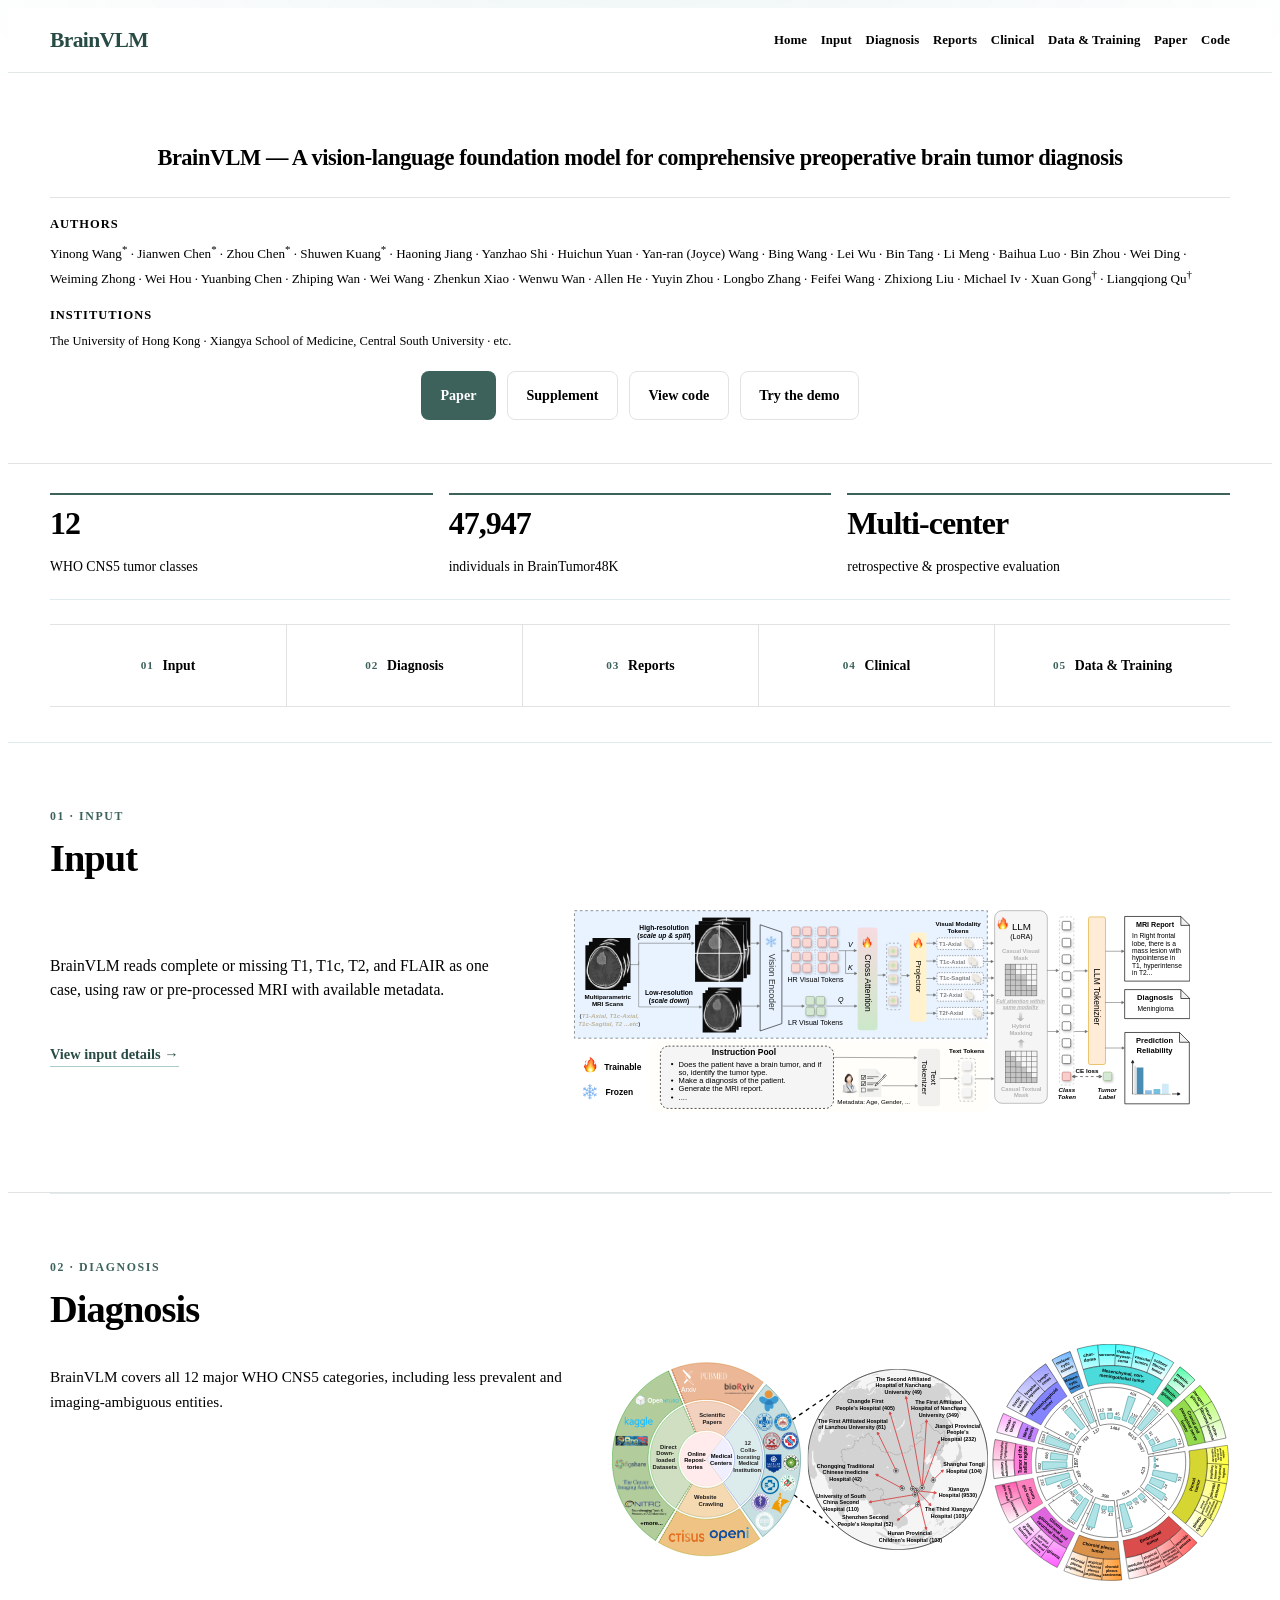
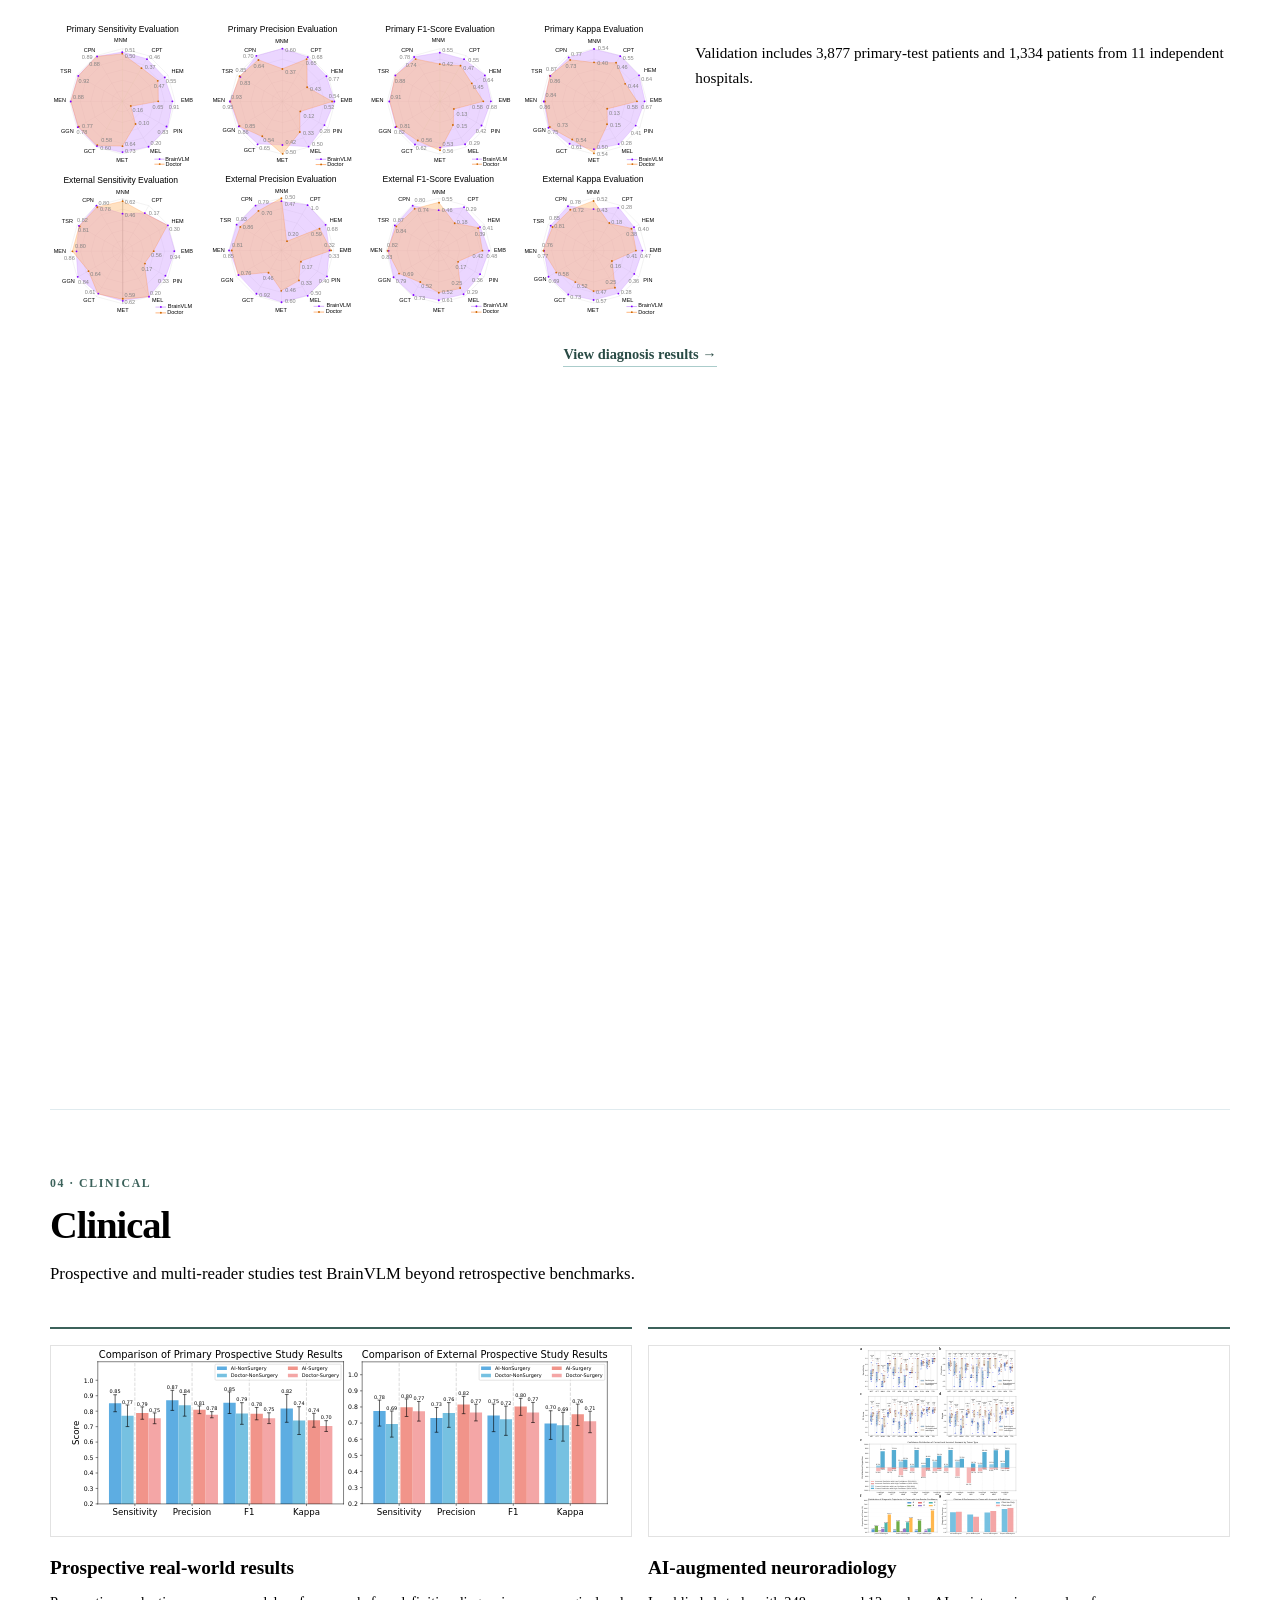
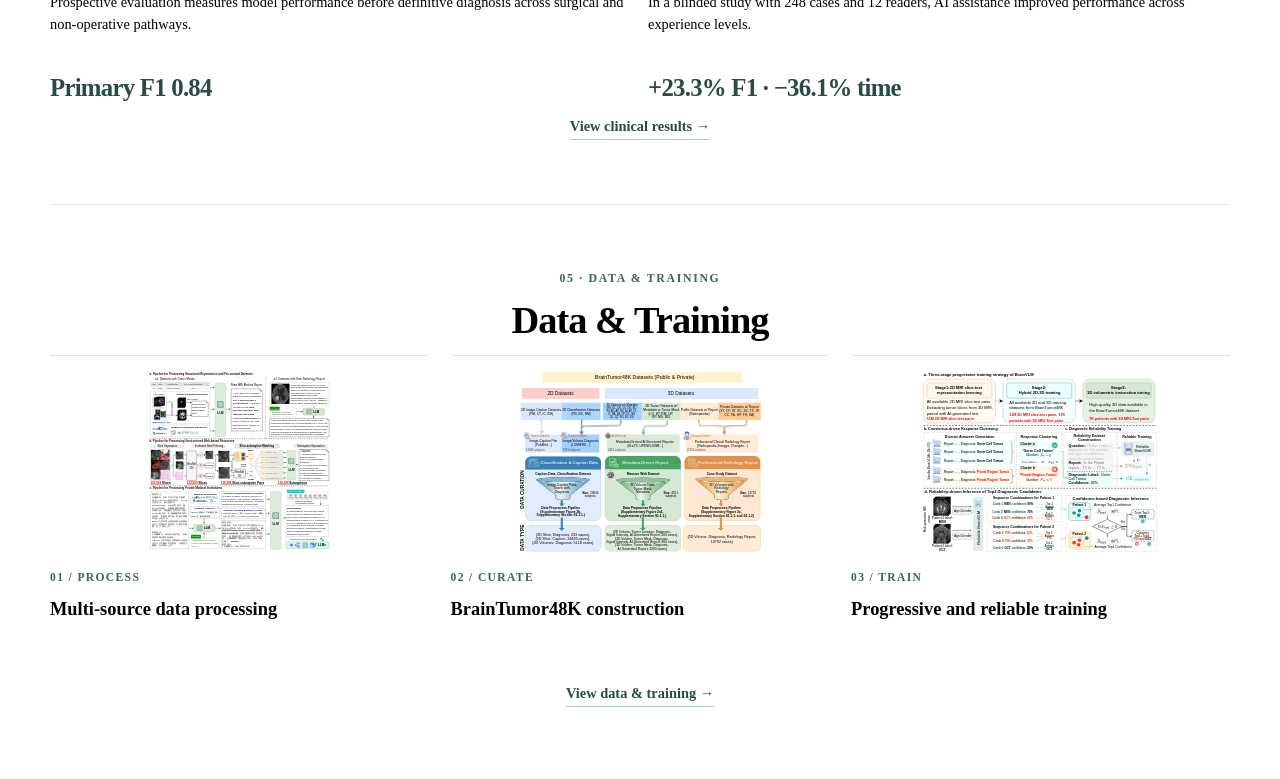
==== commit 758260f8: "update index" ====
--- a/index.html
+++ b/index.html
@@ -55,8 +55,6 @@
   <meta name="apple-mobile-web-app-status-bar-style" content="default">
   
   <!-- Preconnect for performance -->
-  <link rel="preconnect" href="https://fonts.googleapis.com">
-  <link rel="preconnect" href="https://fonts.gstatic.com" crossorigin>
   <link rel="preconnect" href="https://ajax.googleapis.com">
   <link rel="preconnect" href="https://documentcloud.adobe.com">
   <link rel="preconnect" href="https://cdn.jsdelivr.net">
@@ -86,9 +84,7 @@
     <link rel="stylesheet" href="https://cdn.jsdelivr.net/gh/jpswalsh/academicons@1/css/academicons.min.css">
   </noscript>
   
-  <!-- Fonts -->
-  <link href="https://fonts.googleapis.com/css2?family=Fraunces:opsz,wght@9..144,500;9..144,600;9..144,650&family=Plus+Jakarta+Sans:wght@400;500;600;700;800&display=swap" rel="stylesheet">
-  <link rel="stylesheet" href="static/css/landing-v2.css">
+  <link rel="stylesheet" href="static/css/landing-v2.css?v=20260821-borderless-input">
   
   <!-- Defer non-critical JavaScript -->
   <script defer src="https://ajax.googleapis.com/ajax/libs/jquery/3.5.1/jquery.min.js"></script>
@@ -173,7 +169,7 @@
       --bv-ink: #14232d;
       --bv-muted: #647b86;
       --bv-line: #d9e7eb;
-      --bv-bg: #eef5f7;
+      --bv-bg: #f6f8f7;
       --bv-panel: rgba(255, 255, 255, 0.88);
       --bv-teal: #0f766e;
       --bv-teal-dark: #075e59;
@@ -188,10 +184,7 @@
 
     body {
       color: var(--bv-ink);
-      background:
-        radial-gradient(circle at 2% 0%, rgba(15, 118, 110, 0.13), transparent 30rem),
-        radial-gradient(circle at 98% 7%, rgba(40, 107, 134, 0.10), transparent 26rem),
-        var(--bv-bg);
+      background: var(--bv-bg);
     }
 
     body::before {
@@ -200,11 +193,7 @@
       z-index: -1;
       pointer-events: none;
       content: "";
-      opacity: 0.28;
-      background-image: linear-gradient(rgba(20, 63, 74, 0.035) 1px, transparent 1px),
-        linear-gradient(90deg, rgba(20, 63, 74, 0.035) 1px, transparent 1px);
-      background-size: 42px 42px;
-      mask-image: linear-gradient(to bottom, black, transparent 78%);
+      background: radial-gradient(1200px 520px at 50% -8%, rgba(15, 118, 110, 0.07), transparent 62%);
     }
 
     .hero-body {
@@ -214,20 +203,12 @@
 
     #main-content > section:first-child {
       position: relative;
-      background: var(--bv-bg) !important;
+      background: transparent !important;
     }
 
     #main-content > section:first-child::after {
-      position: absolute;
-      right: 8%;
-      bottom: 4rem;
-      width: 11rem;
-      height: 11rem;
-      border: 1px solid rgba(15, 118, 110, 0.14);
-      border-radius: 50%;
-      content: "";
-      box-shadow: 0 0 0 22px rgba(15, 118, 110, 0.035), 0 0 0 44px rgba(15, 118, 110, 0.025);
-      pointer-events: none;
+      content: none !important;
+      display: none !important;
     }
 
     h2.title.publication-title.is-1 {
@@ -642,7 +623,7 @@
     }
 
     .footer {
-      background: #e7f0f2;
+      background: transparent;
       border-top-color: var(--bv-line);
     }
 
@@ -1340,10 +1321,10 @@
       <nav class="bv-topnav-links" aria-label="Primary">
         <a href="index.html">Home</a>
         <a href="input.html">Input</a>
-        <a href="diagnosis.html">Diagnosis &amp; retrospective</a>
-        <a href="report-confidence.html">Reports &amp; confidence</a>
-        <a href="clinical.html">Prospective &amp; readers</a>
-        <a href="evaluation.html">Dataset Preprocessing &amp; Training</a>
+        <a href="diagnosis.html">Diagnosis</a>
+        <a href="report-confidence.html">Reports</a>
+        <a href="clinical.html">Clinical</a>
+        <a href="evaluation.html">Data &amp; Training</a>
         <a href="static/pdfs/BrainVLM_main.pdf" target="_blank" rel="noopener">Paper</a>
         <a href="https://github.com/HKU-HealthAI/BrainVLM" target="_blank" rel="noopener">Code</a>
       </nav>
@@ -1354,18 +1335,15 @@
   <section class="new-landing bv-hero" aria-label="BrainVLM introduction">
     <div class="bv-hero-body">
       <div class="bv-hero-copy">
-        <p class="bv-hero-brand">BrainVLM</p>
-        <h1 class="bv-hero-title">A vision-language foundation model for comprehensive preoperative brain tumor diagnosis</h1>
-        <p class="bv-hero-claim">
-          BrainVLM reads complete or incomplete MRI protocols with patient metadata, then returns a diagnosis, confidence estimate, and radiology-style explanation.
-        </p>
+        <h1 class="bv-hero-title">BrainVLM — A vision-language foundation model for comprehensive preoperative brain tumor diagnosis</h1>
         <div class="bv-meta-strip bv-hero-meta">
           <p><strong>Authors</strong>Yinong Wang<sup>*</sup> · Jianwen Chen<sup>*</sup> · Zhou Chen<sup>*</sup> · Shuwen Kuang<sup>*</sup> · Haoning Jiang · Yanzhao Shi · Huichun Yuan · Yan-ran (Joyce) Wang · Bing Wang · Lei Wu · Bin Tang · Li Meng · Baihua Luo · Bin Zhou · Wei Ding · Weiming Zhong · Wei Hou · Yuanbing Chen · Zhiping Wan · Wei Wang · Zhenkun Xiao · Wenwu Wan · Allen He · Yuyin Zhou · Longbo Zhang · Feifei Wang · Zhixiong Liu · Michael Iv · Xuan Gong<sup>†</sup> · Liangqiong Qu<sup>†</sup></p>
-          <p class="bv-institutions"><strong>Institutions</strong><span class="bv-institution-list">The University of Hong Kong · Central South University · Stanford University · University of California, Santa Cruz · Tongji University · Nanchang University · Lanzhou University · University of South China · Changde First People's Hospital · Chongqing Traditional Chinese Medicine Hospital · The First Affiliated Hospital of Lanzhou University · The First Affiliated Hospital of Nanchang University · The Second Affiliated Hospital of Nanchang University · Jiangxi Provincial People's Hospital · Shanghai Tongji Hospital · Xiangya Hospital, Central South University · The Third Xiangya Hospital · Hunan Provincial Children's Hospital · Shenzhen Second People's Hospital · University of South China Second Hospital</span></p>
+          <p class="bv-institutions"><strong>Institutions</strong><span class="bv-institution-list">The University of Hong Kong · Xiangya School of Medicine, Central South University · etc.</span></p>
         </div>
         <div class="bv-hero-actions">
           <div class="bv-cta-row">
-            <a class="bv-cta" href="static/pdfs/BrainVLM_main.pdf" target="_blank" rel="noopener">Read the paper</a>
+            <a class="bv-cta" href="static/pdfs/BrainVLM_main.pdf" target="_blank" rel="noopener">Paper</a>
+            <a class="bv-cta is-ghost" href="static/pdfs/BrainVLM_sup.pdf" target="_blank" rel="noopener">Supplement</a>
             <a class="bv-cta is-ghost" href="https://github.com/HKU-HealthAI/BrainVLM" target="_blank" rel="noopener">View code</a>
             <a class="bv-cta is-ghost" href="https://huggingface.co/spaces/jcccy/BrainVLM" target="_blank" rel="noopener">Try the demo</a>
           </div>
@@ -1384,32 +1362,27 @@
     <div class="bv-stat"><strong>Multi-center</strong><span>retrospective &amp; prospective evaluation</span></div>
   </div>
 
-  <section class="new-landing bv-section center-copy bv-reveal" aria-labelledby="explore-title">
-    <p class="bv-kicker">Explore the study</p>
-    <h2 id="explore-title">A focused view of BrainVLM</h2>
-    <p class="bv-lede">Choose a chapter to explore the model inputs, diagnostic outputs, clinical evidence, or evaluation principles.</p>
-    <nav class="bv-chapters" aria-label="BrainVLM project sections">
-      <a class="bv-chapter" href="input.html"><span class="idx">01</span><div><h3>Input &amp; data</h3><p>Full or missing MRI sequences, raw or pre-processed images, and metadata.</p></div><span class="go">Explore inputs →</span></a>
-      <a class="bv-chapter" href="diagnosis.html"><span class="idx">02</span><div><h3>Diagnosis &amp; retrospective results</h3><p>Comprehensive tumor classification and primary/external diagnostic performance.</p></div><span class="go">Explore diagnosis →</span></a>
-      <a class="bv-chapter" href="report-confidence.html"><span class="idx">03</span><div><h3>Reports &amp; confidence</h3><p>Radiology-style explanations, report quality, and calibrated uncertainty.</p></div><span class="go">Explore outputs →</span></a>
-      <a class="bv-chapter" href="clinical.html"><span class="idx">04</span><div><h3>Prospective &amp; multi-reader</h3><p>Real-world prospective evaluation and neuroradiologist reader studies.</p></div><span class="go">Explore clinical use →</span></a>
-      <a class="bv-chapter" href="evaluation.html"><span class="idx">05</span><div><h3>Dataset Preprocessing &amp; Training</h3><p>Multi-source curation, BrainTumor48K construction, and progressive 2D–3D training.</p></div><span class="go">Explore the pipeline →</span></a>
+  <section class="new-landing bv-section bv-quick-section bv-reveal">
+    <nav class="bv-quick-nav" aria-label="BrainVLM project sections">
+      <a href="input.html"><span>01</span>Input</a>
+      <a href="diagnosis.html"><span>02</span>Diagnosis</a>
+      <a href="report-confidence.html"><span>03</span>Reports</a>
+      <a href="clinical.html"><span>04</span>Clinical</a>
+      <a href="evaluation.html"><span>05</span>Data &amp; Training</a>
     </nav>
   </section>
 
   <section class="new-landing bv-section is-band bv-reveal" aria-labelledby="input-title">
     <div class="bv-section-inner">
-      <p class="bv-kicker">01 · Input flexibility</p>
-      <h2 id="input-title">One model for real-world MRI protocols</h2>
-      <p class="bv-lede">BrainVLM is designed for the way MRI is actually acquired: multiple sequences when available, missing sequences when necessary, and either raw or pre-processed images.</p>
+      <p class="bv-kicker">01 · Input</p>
+      <h2 id="input-title">Input</h2>
       <div class="bv-split bv-input-layout">
         <div class="bv-copy-stack">
-          <h3>Multi-sequence, metadata-aware input</h3>
-          <p>BrainVLM interprets complete or missing T1, T1c, T2, and FLAIR sequences as one case, with support for raw or pre-processed MRI and complementary metadata such as age, sex, and radiology text.</p>
-          <a class="bv-link" href="input.html">View the complete input and data page →</a>
+          <p>BrainVLM reads complete or missing T1, T1c, T2, and FLAIR as one case, using raw or pre-processed MRI with available metadata.</p>
+          <a class="bv-link" href="input.html">View input details →</a>
         </div>
         <div class="bv-visual-pair bv-input-visual">
-          <figure class="bv-visual bv-input-figure"><img src="static/images/main_figure1b.svg" alt="BrainVLM multi-sequence MRI input and case-level interpretation" loading="lazy"><figcaption><strong>Multi-sequence input.</strong> T1, T1c, T2, and FLAIR can be interpreted as one case.</figcaption></figure>
+          <figure class="bv-visual bv-input-figure"><img src="static/images/main_figure1b.svg" alt="BrainVLM multi-sequence MRI input and case-level interpretation" loading="lazy"></figure>
           <!-- <figure class="bv-visual"><img src="static/images/Example2.svg" alt="Representative MRI diagnosis and report visualization" loading="lazy"><figcaption><strong>Case-level output.</strong> Imaging evidence connects to the diagnostic narrative and confidence estimate.</figcaption></figure> -->
         </div>
       </div>
@@ -1417,51 +1390,43 @@
   </section>
 
   <section class="new-landing bv-section bv-reveal" aria-labelledby="diagnosis-title">
-    <p class="bv-kicker">02 · Comprehensive diagnosis</p>
-    <h2 id="diagnosis-title">A first comprehensive view of brain tumor diagnosis</h2>
-    <p class="bv-lede">BrainVLM covers major brain tumor classes and clinically relevant subtypes, while explaining the imaging rationale and signaling when human review is needed.</p>
+    <p class="bv-kicker">02 · Diagnosis</p>
+    <h2 id="diagnosis-title">Diagnosis</h2>
     <article class="bv-feature-band">
       <div class="bv-feature-copy">
-        <span class="label">Comprehensive coverage</span>
-        <h3>All major classes and most subtypes</h3>
-        <p>BrainVLM covers the 12 major WHO CNS5 brain tumor categories and extends toward less prevalent and imaging-ambiguous entities that are underrepresented in existing AI studies.</p>
+        <p>BrainVLM covers all 12 major WHO CNS5 categories, including less prevalent and imaging-ambiguous entities.</p>
       </div>
       <figure class="bv-diagnosis-figure"><img src="static/images/main_figure1a.svg" alt="BrainVLM coverage of major WHO CNS5 brain tumor categories" loading="lazy"></figure>
     </article>
     <article class="bv-feature-band reverse">
       <div class="bv-feature-copy">
-        <span class="label">Retrospective validation</span>
-        <h3>Performance across primary and external cohorts</h3>
-        <p>Retrospective and external testing measures diagnostic performance across the full tumor spectrum, including 3,877 primary-test patients and 1,334 patients from 11 independent hospitals.</p>
+        <p>Validation includes 3,877 primary-test patients and 1,334 patients from 11 independent hospitals.</p>
       </div>
       <figure><img src="static/images/main_figure2a.svg" alt="BrainVLM retrospective and external diagnostic performance" loading="lazy"></figure>
     </article>
-    <div class="bv-center"><a class="bv-link" href="diagnosis.html">Explore diagnosis and retrospective results →</a></div>
+    <div class="bv-center"><a class="bv-link" href="diagnosis.html">View diagnosis results →</a></div>
   </section>
 
   <section class="new-landing bv-section is-band bv-reveal" aria-labelledby="report-confidence-title">
     <div class="bv-section-inner">
-      <p class="bv-kicker">03 · Reports and confidence</p>
-      <h2 id="report-confidence-title">A diagnosis that can be reviewed</h2>
-      <p class="bv-lede">BrainVLM connects the predicted tumor label with a radiology-style explanation and a calibrated confidence signal.</p>
+      <p class="bv-kicker">03 · Reports</p>
+      <h2 id="report-confidence-title">Reports</h2>
       <article class="bv-feature-band bv-report-band">
         <div class="bv-feature-copy">
-          <span class="label">Structured clinical output</span>
-          <h3>From MRI evidence to a readable report</h3>
-          <p>Each case includes imaging findings, a diagnostic impression, and uncertainty information that helps clinicians understand the rationale and identify cases that need closer review.</p>
-          <a class="bv-link" href="report-confidence.html">Explore reports and confidence →</a>
+          <p>Each case connects imaging findings, diagnostic impression, and diagnostic confidence for clinician review.</p>
+          <a class="bv-link" href="report-confidence.html">View reports &amp; confidence →</a>
         </div>
-        <figure class="bv-report-figure"><img src="static/images/main_figure3f.svg" alt="BrainVLM MRI findings, radiology-style report, and confidence estimate" loading="lazy"></figure>
+        <figure class="bv-report-figure"><img src="static/images/main_figure3f.svg" alt="BrainVLM MRI findings, imaging report, and diagnostic confidence" loading="lazy"></figure>
       </article>
     </div>
   </section>
 
-  <section class="new-landing bv-section is-band bv-reveal" aria-labelledby="clinical-title">
+  <section class="new-landing bv-section bv-reveal" aria-labelledby="clinical-title">
     <div class="bv-section-inner">
-      <p class="bv-kicker">04 · Prospective and multi-reader evidence</p>
-      <h2 id="clinical-title">Tested in the clinical workflow</h2>
-      <p class="bv-lede">Prospective cases and neuroradiologists with and without AI assistance test whether BrainVLM can support clinical interpretation beyond retrospective benchmarks.</p>
-      <div class="bv-evidence">
+      <p class="bv-kicker">04 · Clinical</p>
+      <h2 id="clinical-title">Clinical</h2>
+      <p class="bv-lede">Prospective and multi-reader studies test BrainVLM beyond retrospective benchmarks.</p>
+      <div class="bv-evidence is-two">
         <article>
           <figure><img src="static/images/main_figure3a.svg" alt="BrainVLM prospective study results" loading="lazy"></figure>
           <h3>Prospective real-world results</h3>
@@ -1474,28 +1439,20 @@
           <p>In a blinded study with 248 cases and 12 readers, AI assistance improved performance across experience levels.</p>
           <div class="metric">+23.3% F1 · −36.1% time</div>
         </article>
-        <article>
-          <figure><img src="static/images/subfigures/supplementary-figure16.png" alt="Representative cases showing reduced diagnostic time with BrainVLM assistance" loading="lazy"></figure>
-          <h3>Workflow impact in representative cases</h3>
-          <p>Case examples show faster expert review, correction of an initial misdiagnosis, and increased confidence with BrainVLM assistance.</p>
-          <div class="metric">−70% / −71% reading time</div>
-        </article>
       </div>
-      <div class="bv-center"><a class="bv-link" href="clinical.html">View prospective and multi-reader results →</a></div>
+      <div class="bv-center"><a class="bv-link" href="clinical.html">View clinical results →</a></div>
     </div>
   </section>
 
   <section class="new-landing bv-section center-copy bv-reveal" aria-labelledby="dataset-training-title">
-    <p class="bv-kicker">05 · Dataset Preprocessing &amp; Training</p>
-    <h2 id="dataset-training-title">From heterogeneous MRI data to a reliable BrainVLM</h2>
-    <p class="bv-lede">BrainVLM is built through multi-source medical data processing, unified BrainTumor48K curation, and progressive training that moves from 2D representation learning to reliable 3D diagnosis.</p>
-    <div class="bv-process-preview">
-      <article><figure><img src="static/images/sup_figure1.svg" alt="Pipelines for processing structured repositories, web resources, and private medical institutions" loading="lazy"></figure><span class="idx">01 / PROCESS</span><h3>Multi-source data processing</h3><p>Structured datasets, web-based resources, and private clinical reports are cleaned, matched, translated, and standardized.</p></article>
-      <article><figure><img src="static/images/sup_figure2.svg" alt="BrainTumor48K data curation and dataset organization" loading="lazy"></figure><span class="idx">02 / CURATE</span><h3>BrainTumor48K construction</h3><p>Two-dimensional image–text data and three-dimensional MRI cases are organized into complementary training resources.</p></article>
-      <article><figure><img src="static/images/sup_figure5.svg" alt="BrainVLM progressive training and reliability training framework" loading="lazy"></figure><span class="idx">03 / TRAIN</span><h3>Progressive and reliable training</h3><p>Training advances from 2D MRI–text learning to hybrid 2D–3D alignment, volumetric instruction tuning, and confidence-aware inference.</p></article>
+    <p class="bv-kicker">05 · Data &amp; Training</p>
+    <h2 id="dataset-training-title">Data &amp; Training</h2>
+    <div class="bv-process-preview is-compact">
+      <article><figure><img src="static/images/sup_figure1.svg" alt="Pipelines for processing structured repositories, web resources, and private medical institutions" loading="lazy"></figure><span class="idx">01 / PROCESS</span><h3>Multi-source data processing</h3></article>
+      <article><figure><img src="static/images/sup_figure2.svg" alt="BrainTumor48K data curation and dataset organization" loading="lazy"></figure><span class="idx">02 / CURATE</span><h3>BrainTumor48K construction</h3></article>
+      <article><figure><img src="static/images/sup_figure5.svg" alt="BrainVLM progressive training and reliability training framework" loading="lazy"></figure><span class="idx">03 / TRAIN</span><h3>Progressive and reliable training</h3></article>
     </div>
-    <div class="bv-center"><a class="bv-link" href="evaluation.html">Explore Dataset Preprocessing &amp; Training →</a></div>
-    <p class="bv-closing">BrainVLM is a research and clinical decision-support system, not a standalone medical device. The goal is AI-assisted review: clearer evidence, better triage, and more efficient collaboration between models and clinicians.</p>
+    <div class="bv-center"><a class="bv-link" href="evaluation.html">View data &amp; training →</a></div>
   </section>
 
   <section class="hero">
@@ -1993,24 +1950,6 @@
   >>>>>>> 1cbde7e649282fbf883201ca946f8c603fdc3717 -->
 
 
-  <footer class="footer">
-  <div class="container">
-    <div class="columns is-centered">
-      <div class="column is-8">
-        <div class="content">
-
-          <p>
-            This page was built using the <a href="https://github.com/eliahuhorwitz/Academic-project-page-template" target="_blank">Academic Project Page Template</a> which was adopted from the <a href="https://nerfies.github.io" target="_blank">Nerfies</a> project page.
-            You are free to borrow the source code of this website, we just ask that you link back to this page in the footer. <br> This website is licensed under a <a rel="license"  href="http://creativecommons.org/licenses/by-sa/4.0/" target="_blank">Creative
-            Commons Attribution-ShareAlike 4.0 International License</a>.
-          </p>
-
-        </div>
-      </div>
-    </div>
-  </div>
-</footer>
-
 <!-- Statcounter tracking code -->
   
 <!-- You can add a tracker to track page visits by creating an account at statcounter.com -->
--- a/static/css/index.css
+++ b/static/css/index.css
@@ -29,7 +29,7 @@
 }
 
 body {
-  font-family: 'Inter', 'Segoe UI', -apple-system, BlinkMacSystemFont, sans-serif;
+  font-family: 'Times New Roman', Times, serif;
   color: var(--text-primary);
   line-height: 1.6;
   font-size: 16px;
@@ -109,13 +109,13 @@
 }
 
 .teaser {
-  font-family: 'Inter', sans-serif;
+  font-family: 'Times New Roman', Times, serif;
 }
 
 
 /* Publication Content Styling */
 .publication-title {
-    font-family: 'Inter', sans-serif !important;
+    font-family: 'Times New Roman', Times, serif !important;
     font-weight: 800 !important;
     color: var(--text-primary) !important;
     margin-bottom: 2rem !important;
@@ -146,7 +146,7 @@
 }
 
 .publication-authors {
-    font-family: 'Inter', sans-serif !important;
+    font-family: 'Times New Roman', Times, serif !important;
     font-weight: 500;
     margin-bottom: 1.5rem;
 }
@@ -310,7 +310,7 @@
 
 /* Section Titles */
 .title.is-3 {
-  font-family: 'Inter', sans-serif !important;
+  font-family: 'Times New Roman', Times, serif !important;
   font-weight: 700 !important;
   color: var(--text-primary);
   margin-bottom: 2rem !important;
@@ -378,7 +378,7 @@
 code {
   background: var(--background-accent) !important;
   color: var(--text-primary) !important;
-  font-family: 'SF Mono', 'Monaco', 'Cascadia Code', 'Roboto Mono', monospace !important;
+  font-family: 'Times New Roman', Times, serif !important;
 }
 
 /* BibTeX Section Improvements */
@@ -476,7 +476,7 @@
   display: inline-flex;
   align-items: center;
   gap: 0.5rem;
-  font-family: 'Inter', sans-serif;
+  font-family: 'Times New Roman', Times, serif;
 }
 
 .more-works-btn:hover {
@@ -751,4 +751,3 @@
 }
 
 
-
--- a/static/css/landing-v2.css
+++ b/static/css/landing-v2.css
@@ -1,18 +1,18 @@
 /* BrainVLM landing refresh — editorial clinical research aesthetic */
 
 :root {
-  --ink: #0d1c22;
-  --ink-soft: #2a414a;
-  --muted: #5d737c;
-  --line: #d5e3e6;
-  --paper: #f3f7f6;
+  --ink: #000000;
+  --ink-soft: #000000;
+  --muted: #000000;
+  --line: #e2e2e2;
+  --paper: #ffffff;
   --panel: #ffffff;
-  --teal: #0d6e6a;
-  --teal-deep: #085853;
-  --mist: #e7f1ef;
-  --sand: #eef3f0;
-  --display: "Fraunces", "Iowan Old Style", Georgia, serif;
-  --sans: "Plus Jakarta Sans", "Avenir Next", "Segoe UI", sans-serif;
+  --teal: #3c625b;
+  --teal-deep: #294b45;
+  --mist: #ffffff;
+  --sand: #ffffff;
+  --display: "Times New Roman", Times, serif;
+  --sans: "Times New Roman", Times, serif;
   --ease: cubic-bezier(0.22, 1, 0.36, 1);
 }
 
@@ -24,10 +24,35 @@
 body {
   color: var(--ink);
   font-family: var(--sans);
-  background:
-    radial-gradient(1200px 700px at 8% -10%, rgba(13, 110, 106, 0.12), transparent 55%),
-    radial-gradient(900px 600px at 92% 8%, rgba(20, 70, 86, 0.10), transparent 50%),
-    linear-gradient(180deg, #eef5f3 0%, var(--paper) 28%, #f7faf9 100%);
+  background: var(--paper);
+}
+
+button,
+input,
+select,
+textarea {
+  font-family: var(--sans);
+}
+
+/* Keep every landing-page surface genuinely white. */
+html,
+body,
+#main-content,
+.new-landing,
+.bv-hero,
+.bv-section,
+.bv-section.is-band,
+.bv-topnav,
+.bv-meta-strip,
+.bv-quick-nav,
+.bv-feature-band,
+.bv-visual,
+.bv-evidence article,
+.bv-evidence figure,
+.bv-process-preview article,
+.bv-process-preview figure {
+  background-color: #fff !important;
+  background-image: none !important;
 }
 
 /* Hide legacy Nerfies-style bulk; keep focused landing */
@@ -54,7 +79,7 @@
 .scroll-to-top {
   border: 1px solid var(--line) !important;
   border-radius: 10px !important;
-  background: rgba(255, 255, 255, 0.9) !important;
+  background: #fff !important;
   color: var(--teal-deep) !important;
   box-shadow: none !important;
 }
@@ -64,9 +89,9 @@
   position: sticky;
   top: 0;
   z-index: 40;
-  border-bottom: 1px solid rgba(213, 227, 230, 0.85);
-  background: rgba(243, 247, 246, 0.86);
-  backdrop-filter: blur(14px);
+  border-bottom: 1px solid rgba(223, 229, 225, 0.92);
+  background: #fff;
+  backdrop-filter: blur(16px);
 }
 
 .bv-topnav-inner {
@@ -115,7 +140,7 @@
   position: relative;
   overflow: visible;
   min-height: 0;
-  background: var(--paper) !important;
+  background: #fff !important;
   border-bottom: 1px solid var(--line);
 }
 
@@ -136,9 +161,7 @@
 .bv-hero-media::after {
   position: absolute;
   inset: 0;
-  background:
-    linear-gradient(105deg, rgba(243, 247, 246, 0.96) 0%, rgba(243, 247, 246, 0.88) 38%, rgba(243, 247, 246, 0.42) 68%, rgba(243, 247, 246, 0.18) 100%),
-    linear-gradient(180deg, rgba(13, 28, 34, 0.04), transparent 40%);
+  background: #fff;
   content: "";
 }
 
@@ -151,7 +174,8 @@
 }
 
 .bv-hero-copy {
-  max-width: 900px;
+  width: 100%;
+  max-width: 1180px;
   margin: 0 auto;
   text-align: center;
   opacity: 0;
@@ -170,16 +194,15 @@
 }
 
 .bv-hero-title {
-  max-width: 780px;
-  margin-left: auto;
-  margin-right: auto;
-  margin: 0 0 1rem;
+  max-width: none;
+  margin: 0 auto 1rem;
   color: var(--ink);
   font-family: var(--display);
-  font-size: clamp(1.35rem, 2.5vw, 1.9rem);
-  font-weight: 520;
-  letter-spacing: -0.03em;
-  line-height: 1.25;
+  font-size: clamp(1.25rem, 1.75vw, 1.55rem);
+  font-weight: 560;
+  letter-spacing: -0.02em;
+  line-height: 1.2;
+  white-space: nowrap;
 }
 
 .bv-hero-claim {
@@ -245,13 +268,14 @@
 }
 
 .bv-cta.is-ghost {
-  border-color: rgba(13, 110, 106, 0.25);
-  background: rgba(255, 255, 255, 0.72);
-  color: var(--teal-deep);
+  border-color: var(--line);
+  background: #fff;
+  color: var(--ink-soft);
 }
 
 .bv-cta.is-ghost:hover {
-  background: #fff;
+  border-color: #bfc3c2;
+  background: var(--sand);
   color: var(--teal-deep);
 }
 
@@ -364,15 +388,19 @@
 .bv-section {
   width: min(1180px, calc(100% - 2rem));
   margin: 0 auto;
-  padding: 5rem 0;
+  padding: 4rem 0;
 }
 
 .bv-section.is-band {
   width: 100%;
-  padding: 5rem 0;
+  padding: 4rem 0;
   border-top: 1px solid var(--line);
   border-bottom: 1px solid var(--line);
-  background: linear-gradient(180deg, rgba(255, 255, 255, 0.55), rgba(231, 241, 239, 0.55));
+  background: var(--sand);
+}
+
+.bv-section.center-copy {
+  border-top: 1px solid var(--line);
 }
 
 .bv-section.is-band > .bv-section-inner {
@@ -390,14 +418,14 @@
 }
 
 .bv-section h2 {
-  max-width: 18ch;
+  max-width: none;
   margin: 0 0 0.85rem;
   color: var(--ink);
-  font-family: var(--display);
-  font-size: clamp(2rem, 4vw, 3rem);
+  font-family: "Times New Roman", Times, serif;
+  font-size: clamp(1.8rem, 3vw, 2.4rem);
   font-weight: 600;
-  letter-spacing: -0.04em;
-  line-height: 1.08;
+  letter-spacing: -0.025em;
+  line-height: 1.12;
 }
 
 .bv-section .bv-lede {
@@ -417,7 +445,49 @@
 }
 
 .bv-section.center-copy h2 {
-  max-width: 22ch;
+  max-width: none;
+}
+
+/* Compact chapter navigation */
+.bv-quick-section {
+  padding: 1.5rem 0 2.2rem;
+}
+
+.bv-quick-nav {
+  display: grid;
+  grid-template-columns: repeat(5, minmax(0, 1fr));
+  border-top: 1px solid var(--line);
+  border-bottom: 1px solid var(--line);
+}
+
+.bv-quick-nav a {
+  display: flex;
+  gap: .55rem;
+  align-items: center;
+  justify-content: center;
+  min-height: 58px;
+  padding: .7rem .55rem;
+  color: var(--ink-soft);
+  font-size: .86rem;
+  font-weight: 650;
+  text-align: center;
+  text-decoration: none;
+}
+
+.bv-quick-nav a + a {
+  border-left: 1px solid var(--line);
+}
+
+.bv-quick-nav a:hover {
+  background: var(--sand);
+  color: var(--teal-deep);
+}
+
+.bv-quick-nav span {
+  color: var(--teal);
+  font-size: .7rem;
+  font-weight: 780;
+  letter-spacing: .08em;
 }
 
 /* Explore chapters as interactive rows, not dashboard cards */
@@ -441,7 +511,7 @@
 
 .bv-chapter:hover {
   padding-left: 0.55rem;
-  background: rgba(255, 255, 255, 0.55);
+  background: var(--sand);
   color: inherit;
 }
 
@@ -547,9 +617,7 @@
   position: relative;
   overflow: hidden;
   border: 1px solid var(--line);
-  background:
-    linear-gradient(180deg, rgba(231, 241, 239, 0.55), rgba(255, 255, 255, 0.9)),
-    var(--panel);
+  background: var(--panel);
 }
 
 .bv-visual img {
@@ -579,13 +647,13 @@
   display: grid;
   grid-template-columns: 1fr 1.1fr;
   gap: 0;
-  overflow: hidden;
-  border: 1px solid var(--line);
-  background: rgba(255, 255, 255, 0.72);
+  overflow: visible;
+  border: 0;
+  background: transparent;
 }
 
 .bv-feature-band + .bv-feature-band {
-  margin-top: 1rem;
+  margin-top: 2.5rem;
 }
 
 .bv-feature-band.reverse {
@@ -597,7 +665,7 @@
 }
 
 .bv-feature-copy {
-  padding: 1.8rem 1.7rem;
+  padding: 1.2rem 1.7rem 1.2rem 0;
 }
 
 .bv-feature-copy .label {
@@ -630,12 +698,16 @@
   margin: 0;
   min-height: 100%;
   background: #fff;
-  border-left: 1px solid var(--line);
+  border: 0;
 }
 
 .bv-feature-band.reverse figure {
-  border-right: 1px solid var(--line);
-  border-left: none;
+  border: 0;
+}
+
+.bv-feature-band.reverse .bv-feature-copy {
+  padding-right: 0;
+  padding-left: 1.7rem;
 }
 
 /* Figure 3f is a wide, information-dense panel. Let it use the full content
@@ -645,12 +717,11 @@
 }
 
 .bv-report-band .bv-feature-copy {
-  padding-bottom: 1.25rem;
+  padding: 0 0 1.25rem;
 }
 
 .bv-report-band figure {
-  border-top: 1px solid var(--line);
-  border-left: none;
+  border: 0;
 }
 
 .bv-feature-band figure img {
@@ -669,6 +740,17 @@
   min-width: 0;
 }
 
+.bv-input-figure {
+  overflow: visible;
+  border: 0;
+}
+
+.bv-input-figure figcaption {
+  padding-right: 0;
+  padding-left: 0;
+  border-top: 0;
+}
+
 .bv-input-figure img,
 .bv-diagnosis-figure img {
   height: auto;
@@ -680,6 +762,10 @@
   display: grid;
   grid-template-columns: repeat(3, minmax(0, 1fr));
   gap: 1rem;
+}
+
+.bv-evidence.is-two {
+  grid-template-columns: repeat(2, minmax(0, 1fr));
 }
 
 .bv-evidence article {
@@ -819,6 +905,10 @@
   color: var(--muted);
   font-size: .88rem;
   line-height: 1.55;
+}
+
+.bv-process-preview.is-compact figure {
+  height: 180px;
 }
 
 .bv-closing {
@@ -887,6 +977,19 @@
 }
 
 /* Responsive */
+@media (max-width: 1100px) {
+  .bv-hero-title {
+    max-width: 800px;
+    white-space: normal;
+  }
+}
+
+@media (min-width: 1101px) {
+  .bv-section h2 {
+    white-space: nowrap;
+  }
+}
+
 @media (max-width: 900px) {
   .bv-meta-strip,
   .bv-split,
@@ -900,10 +1003,14 @@
     order: 0;
   }
 
+  .bv-feature-copy,
+  .bv-feature-band.reverse .bv-feature-copy {
+    padding: 0 0 1.25rem;
+  }
+
   .bv-feature-band figure,
   .bv-feature-band.reverse figure {
     border: none;
-    border-top: 1px solid var(--line);
   }
 
   .bv-input-layout {
@@ -916,6 +1023,18 @@
 
   .bv-process-preview {
     grid-template-columns: 1fr 1fr;
+  }
+
+  .bv-quick-nav {
+    grid-template-columns: repeat(3, minmax(0, 1fr));
+  }
+
+  .bv-quick-nav a:nth-child(4) {
+    border-left: 0;
+  }
+
+  .bv-quick-nav a:nth-child(n+4) {
+    border-top: 1px solid var(--line);
   }
 
   .bv-hero-body {
@@ -932,6 +1051,26 @@
     grid-template-columns: 1fr;
   }
 
+  .bv-evidence.is-two {
+    grid-template-columns: 1fr;
+  }
+
+  .bv-quick-nav {
+    grid-template-columns: repeat(2, minmax(0, 1fr));
+  }
+
+  .bv-quick-nav a:nth-child(odd) {
+    border-left: 0;
+  }
+
+  .bv-quick-nav a:nth-child(even) {
+    border-left: 1px solid var(--line);
+  }
+
+  .bv-quick-nav a:nth-child(n+3) {
+    border-top: 1px solid var(--line);
+  }
+
   .bv-process-preview figure {
     height: auto;
     max-height: 420px;
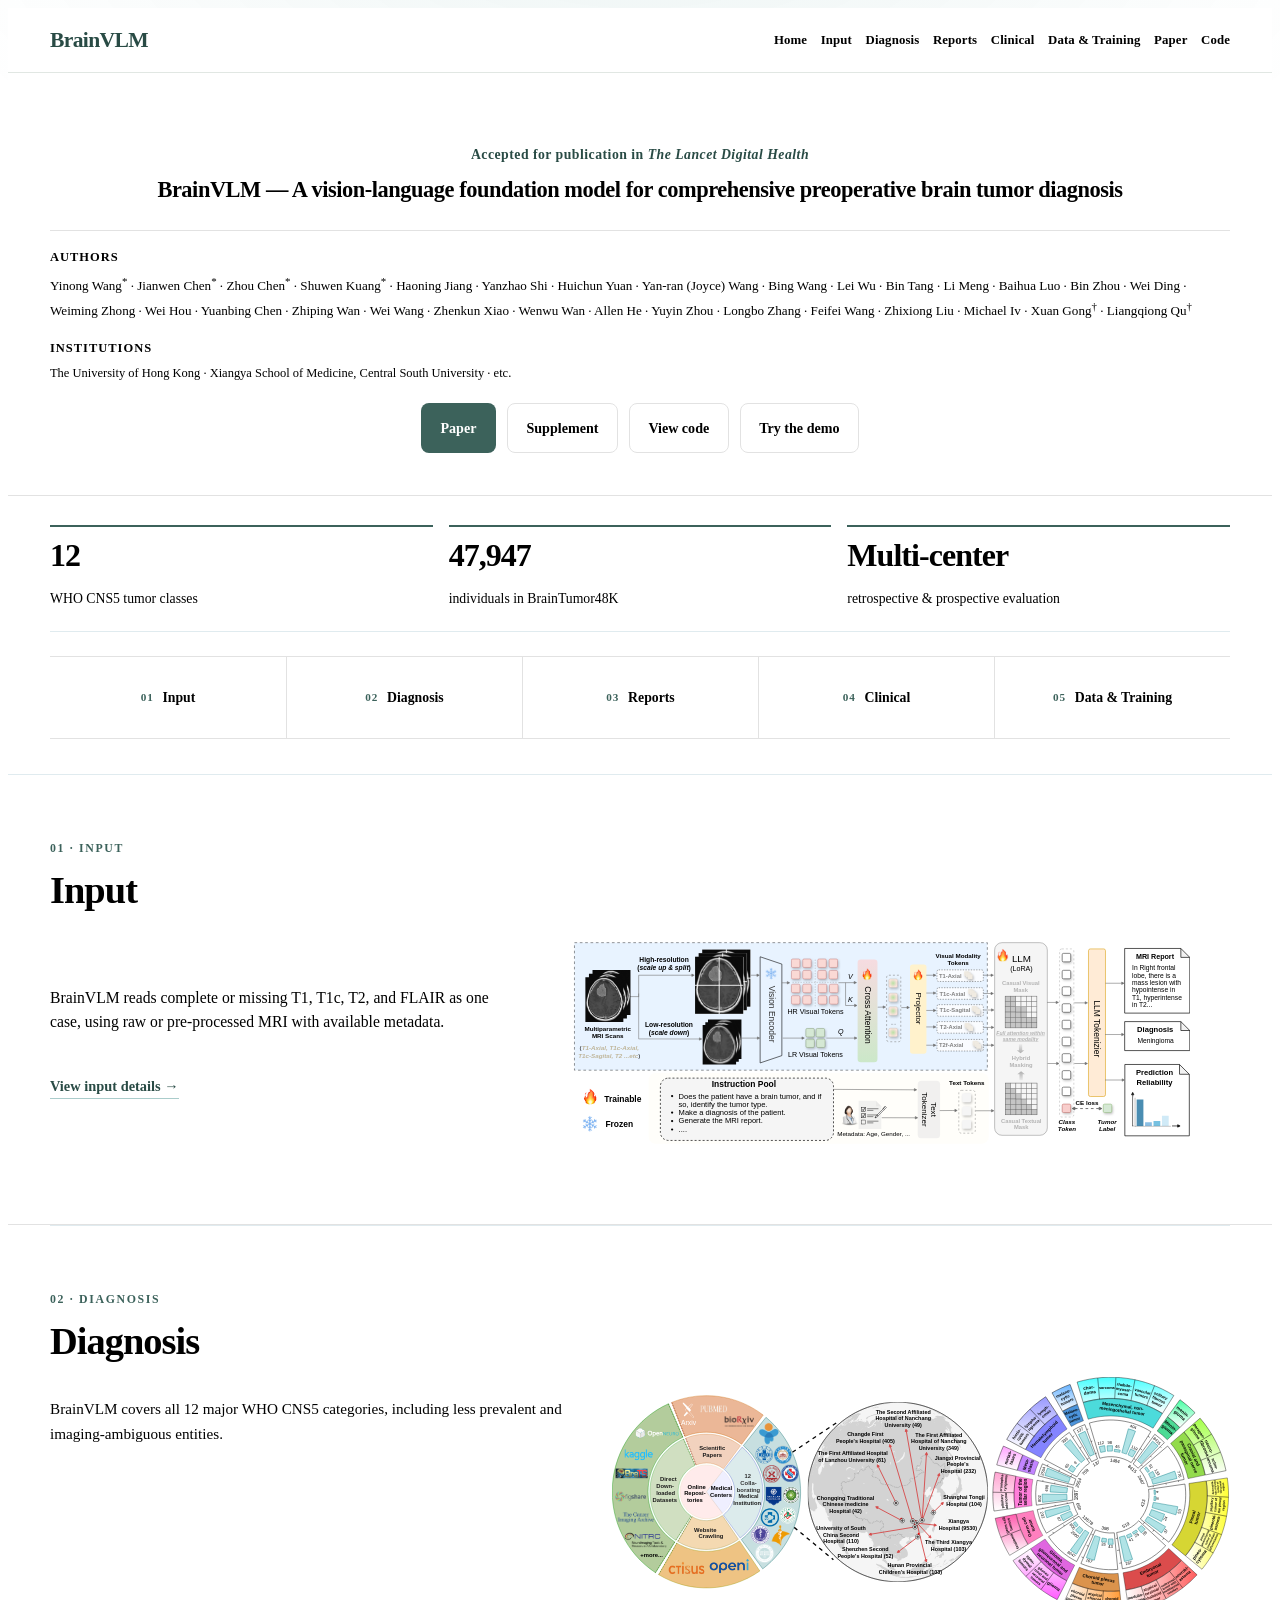
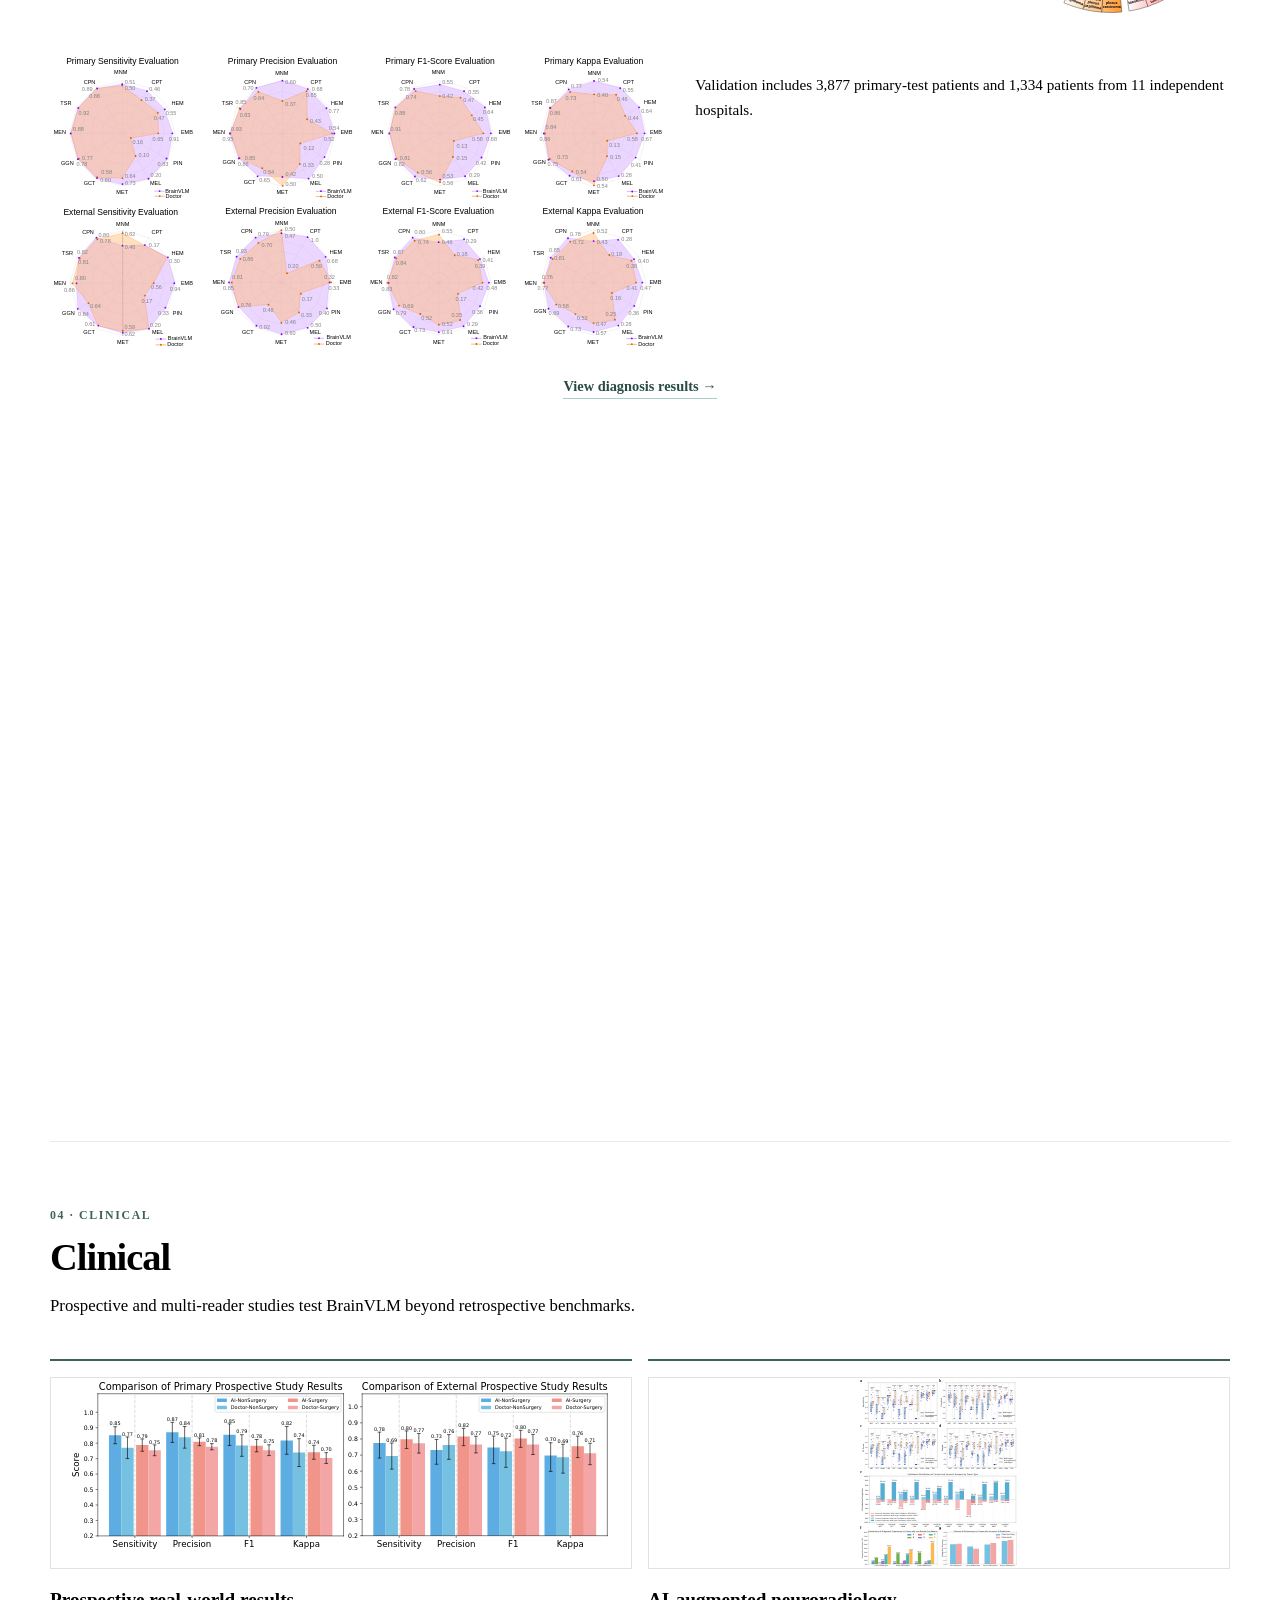
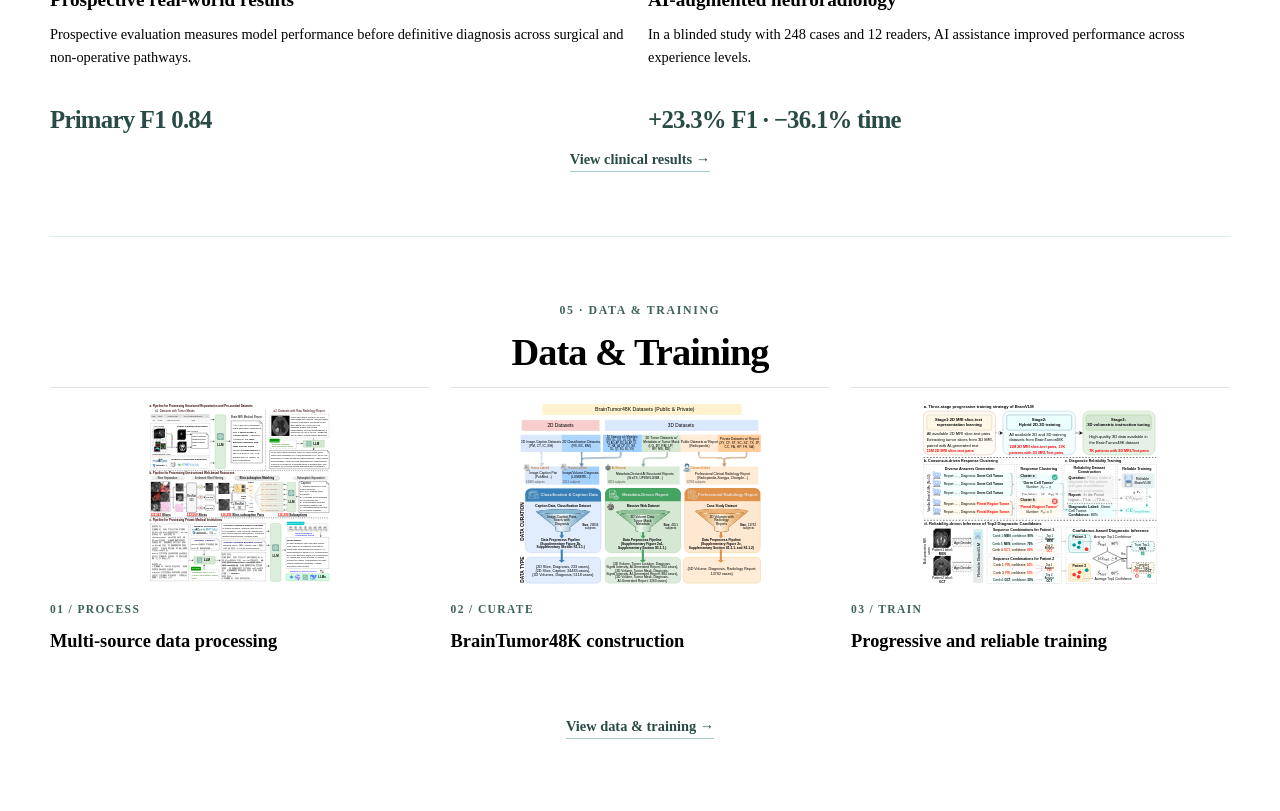
==== commit 1e6d699e: "update paper information" ====
--- a/index.html
+++ b/index.html
@@ -84,7 +84,7 @@
     <link rel="stylesheet" href="https://cdn.jsdelivr.net/gh/jpswalsh/academicons@1/css/academicons.min.css">
   </noscript>
   
-  <link rel="stylesheet" href="static/css/landing-v2.css?v=20260821-borderless-input">
+  <link rel="stylesheet" href="static/css/landing-v2.css?v=20260821-lancet">
   
   <!-- Defer non-critical JavaScript -->
   <script defer src="https://ajax.googleapis.com/ajax/libs/jquery/3.5.1/jquery.min.js"></script>
@@ -1335,6 +1335,7 @@
   <section class="new-landing bv-hero" aria-label="BrainVLM introduction">
     <div class="bv-hero-body">
       <div class="bv-hero-copy">
+        <p class="bv-venue">Accepted for publication in <em>The Lancet Digital Health</em></p>
         <h1 class="bv-hero-title">BrainVLM — A vision-language foundation model for comprehensive preoperative brain tumor diagnosis</h1>
         <div class="bv-meta-strip bv-hero-meta">
           <p><strong>Authors</strong>Yinong Wang<sup>*</sup> · Jianwen Chen<sup>*</sup> · Zhou Chen<sup>*</sup> · Shuwen Kuang<sup>*</sup> · Haoning Jiang · Yanzhao Shi · Huichun Yuan · Yan-ran (Joyce) Wang · Bing Wang · Lei Wu · Bin Tang · Li Meng · Baihua Luo · Bin Zhou · Wei Ding · Weiming Zhong · Wei Hou · Yuanbing Chen · Zhiping Wan · Wei Wang · Zhenkun Xiao · Wenwu Wan · Allen He · Yuyin Zhou · Longbo Zhang · Feifei Wang · Zhixiong Liu · Michael Iv · Xuan Gong<sup>†</sup> · Liangqiong Qu<sup>†</sup></p>
--- a/static/css/landing-v2.css
+++ b/static/css/landing-v2.css
@@ -193,6 +193,15 @@
   line-height: 0.92;
 }
 
+.bv-venue {
+  margin: 0 0 0.8rem;
+  color: var(--teal-deep);
+  font-size: 0.86rem;
+  font-weight: 600;
+  letter-spacing: 0.035em;
+  line-height: 1.4;
+}
+
 .bv-hero-title {
   max-width: none;
   margin: 0 auto 1rem;
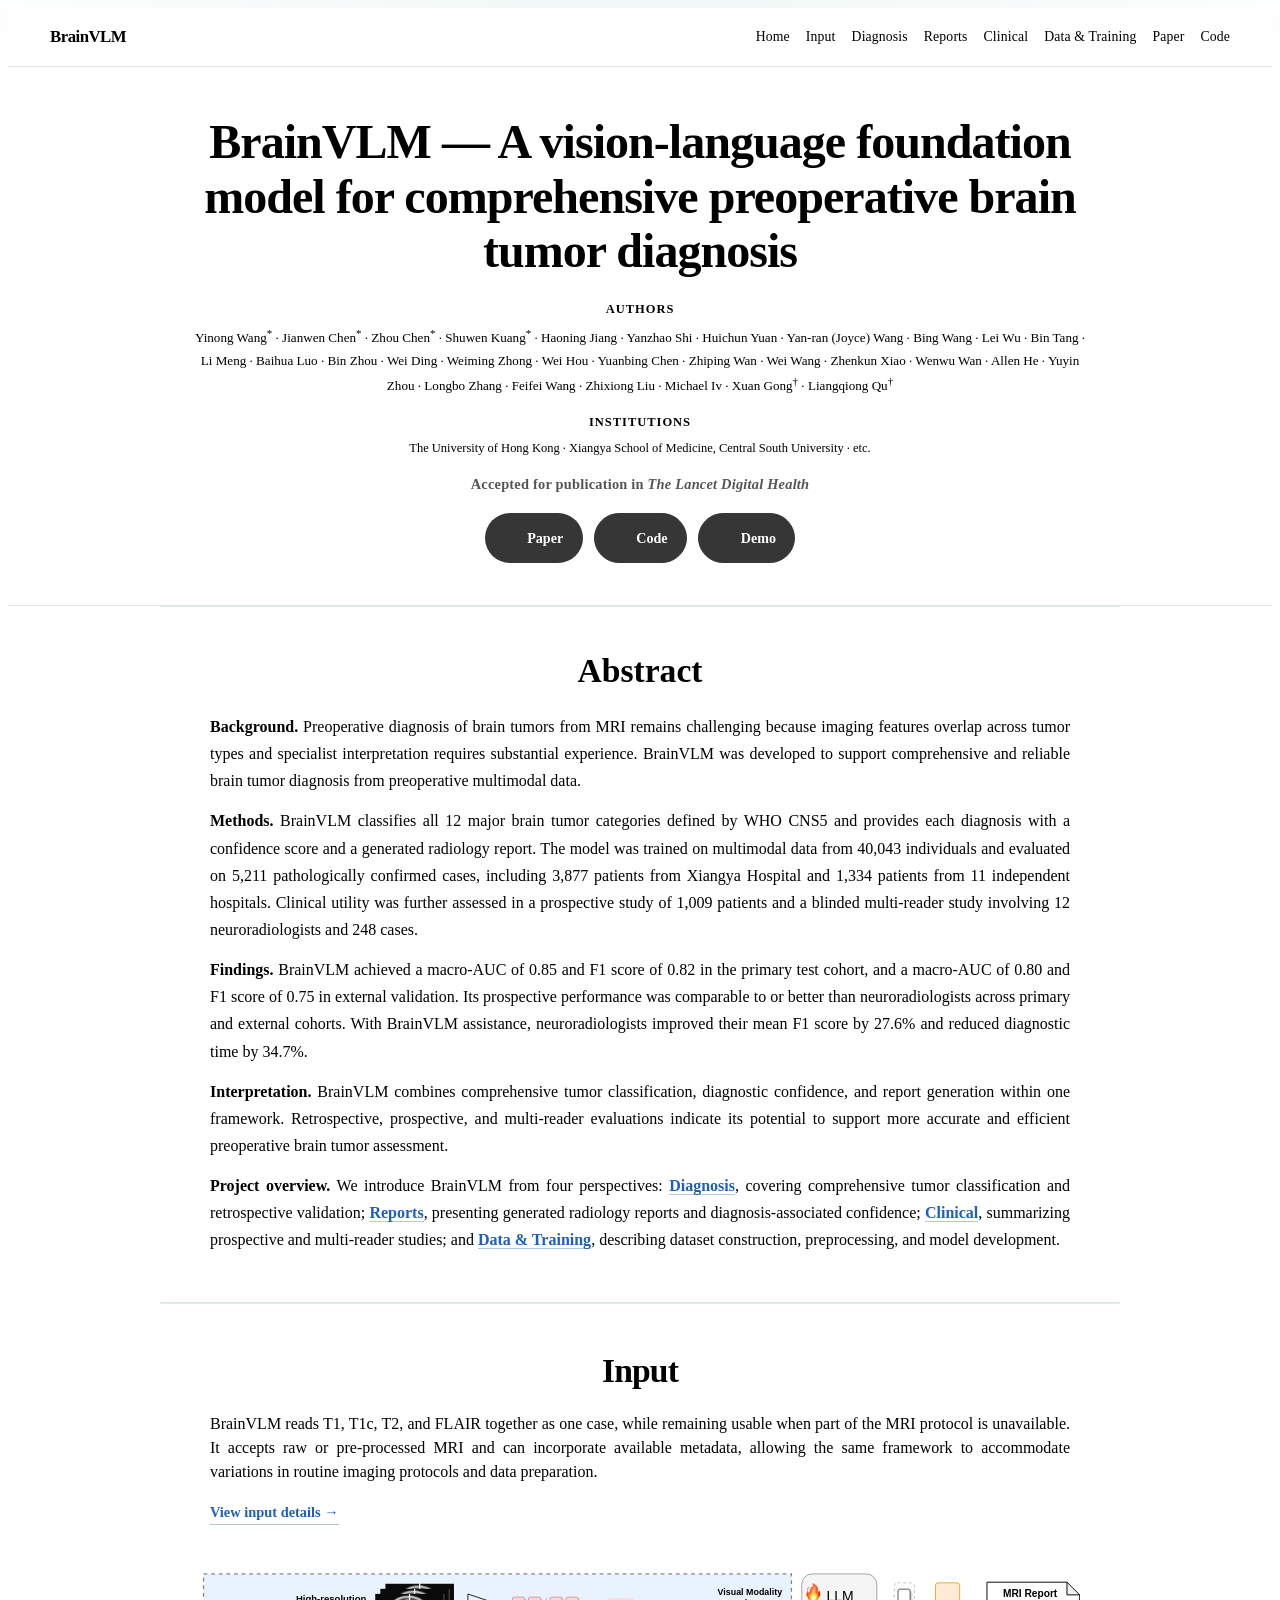
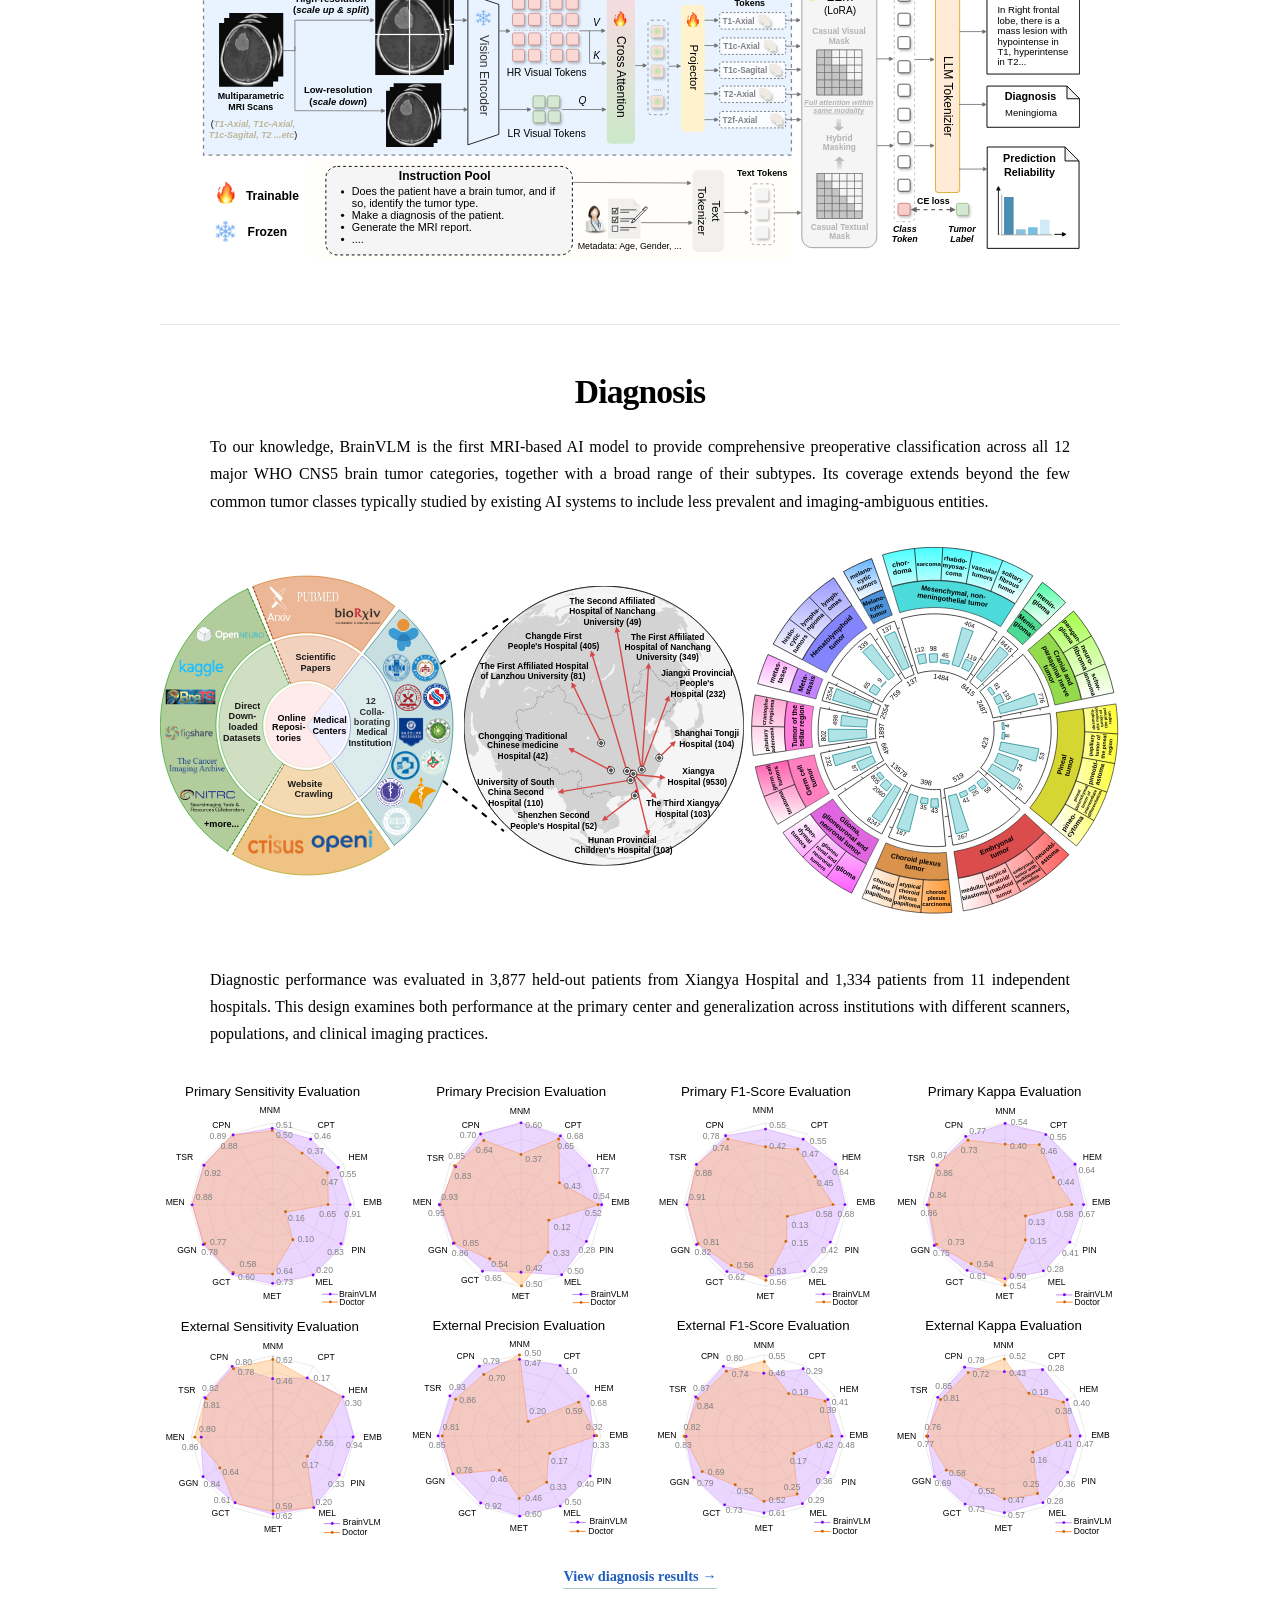
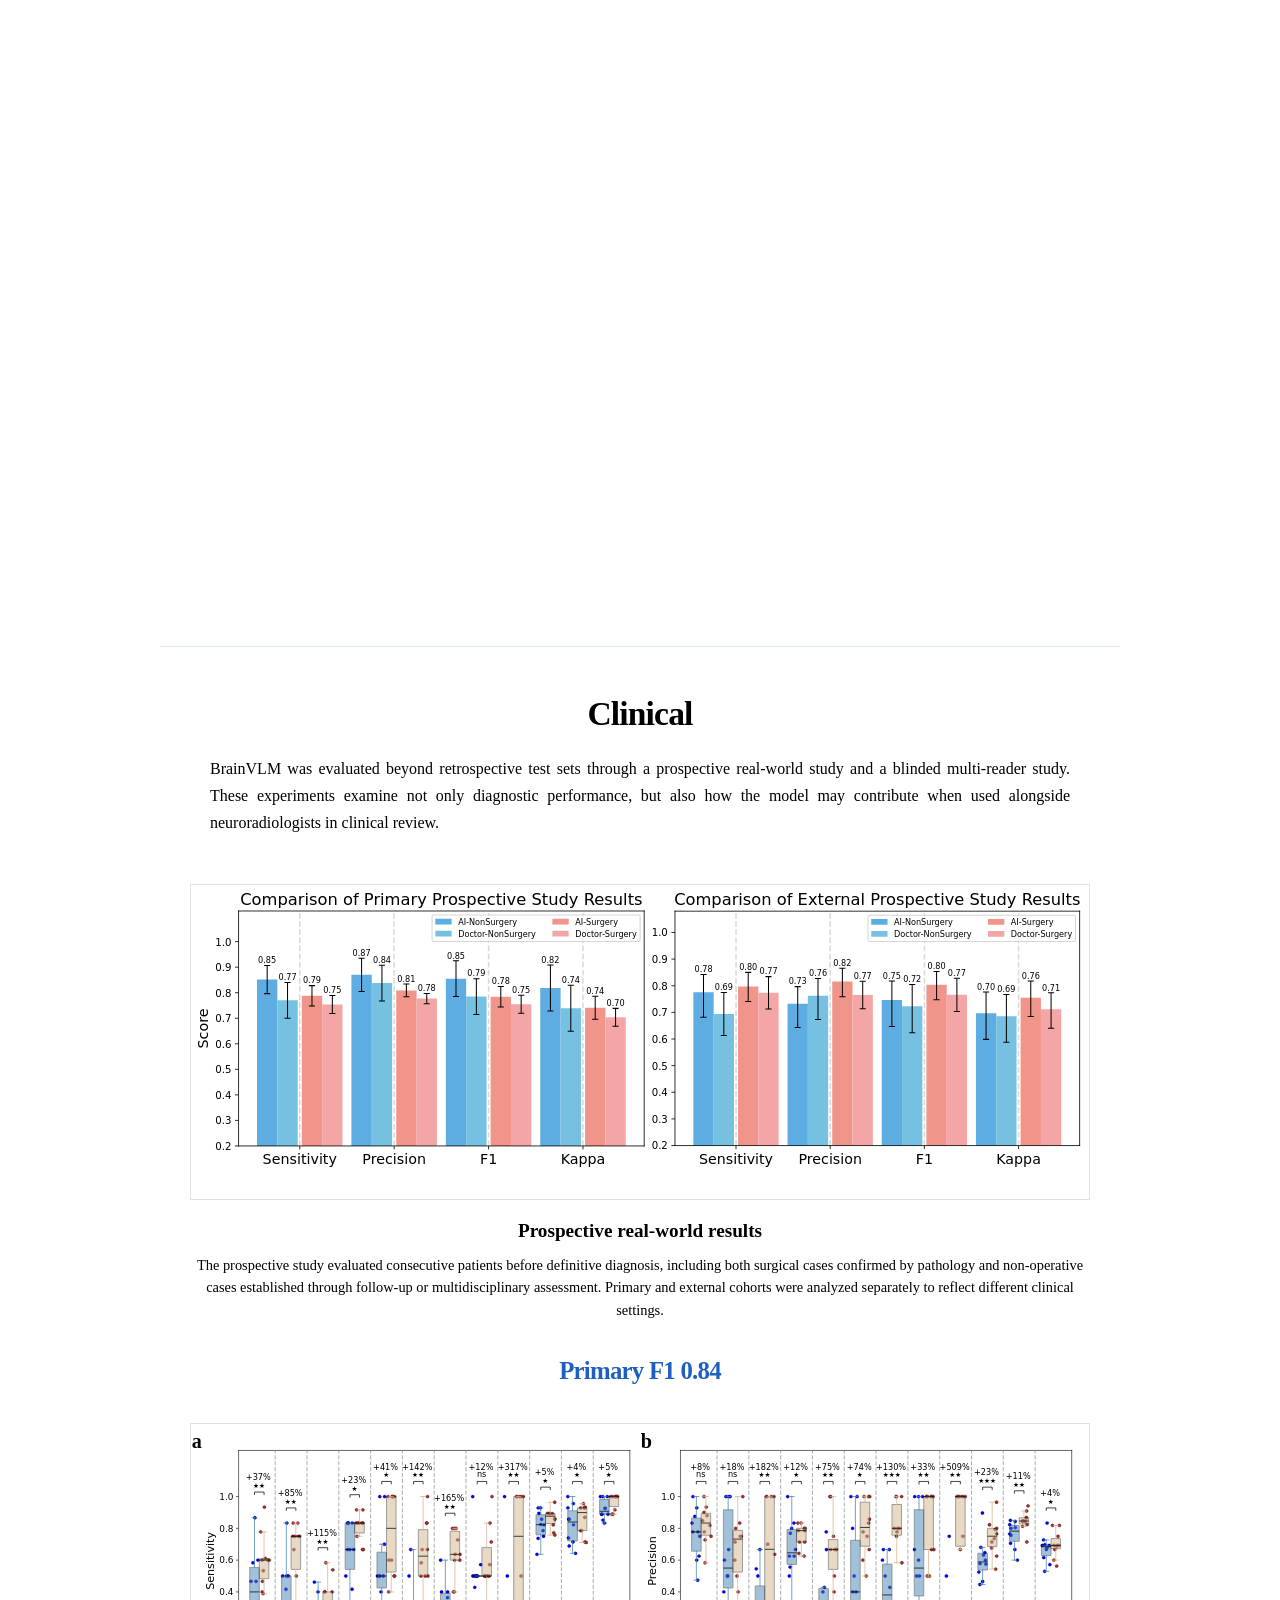
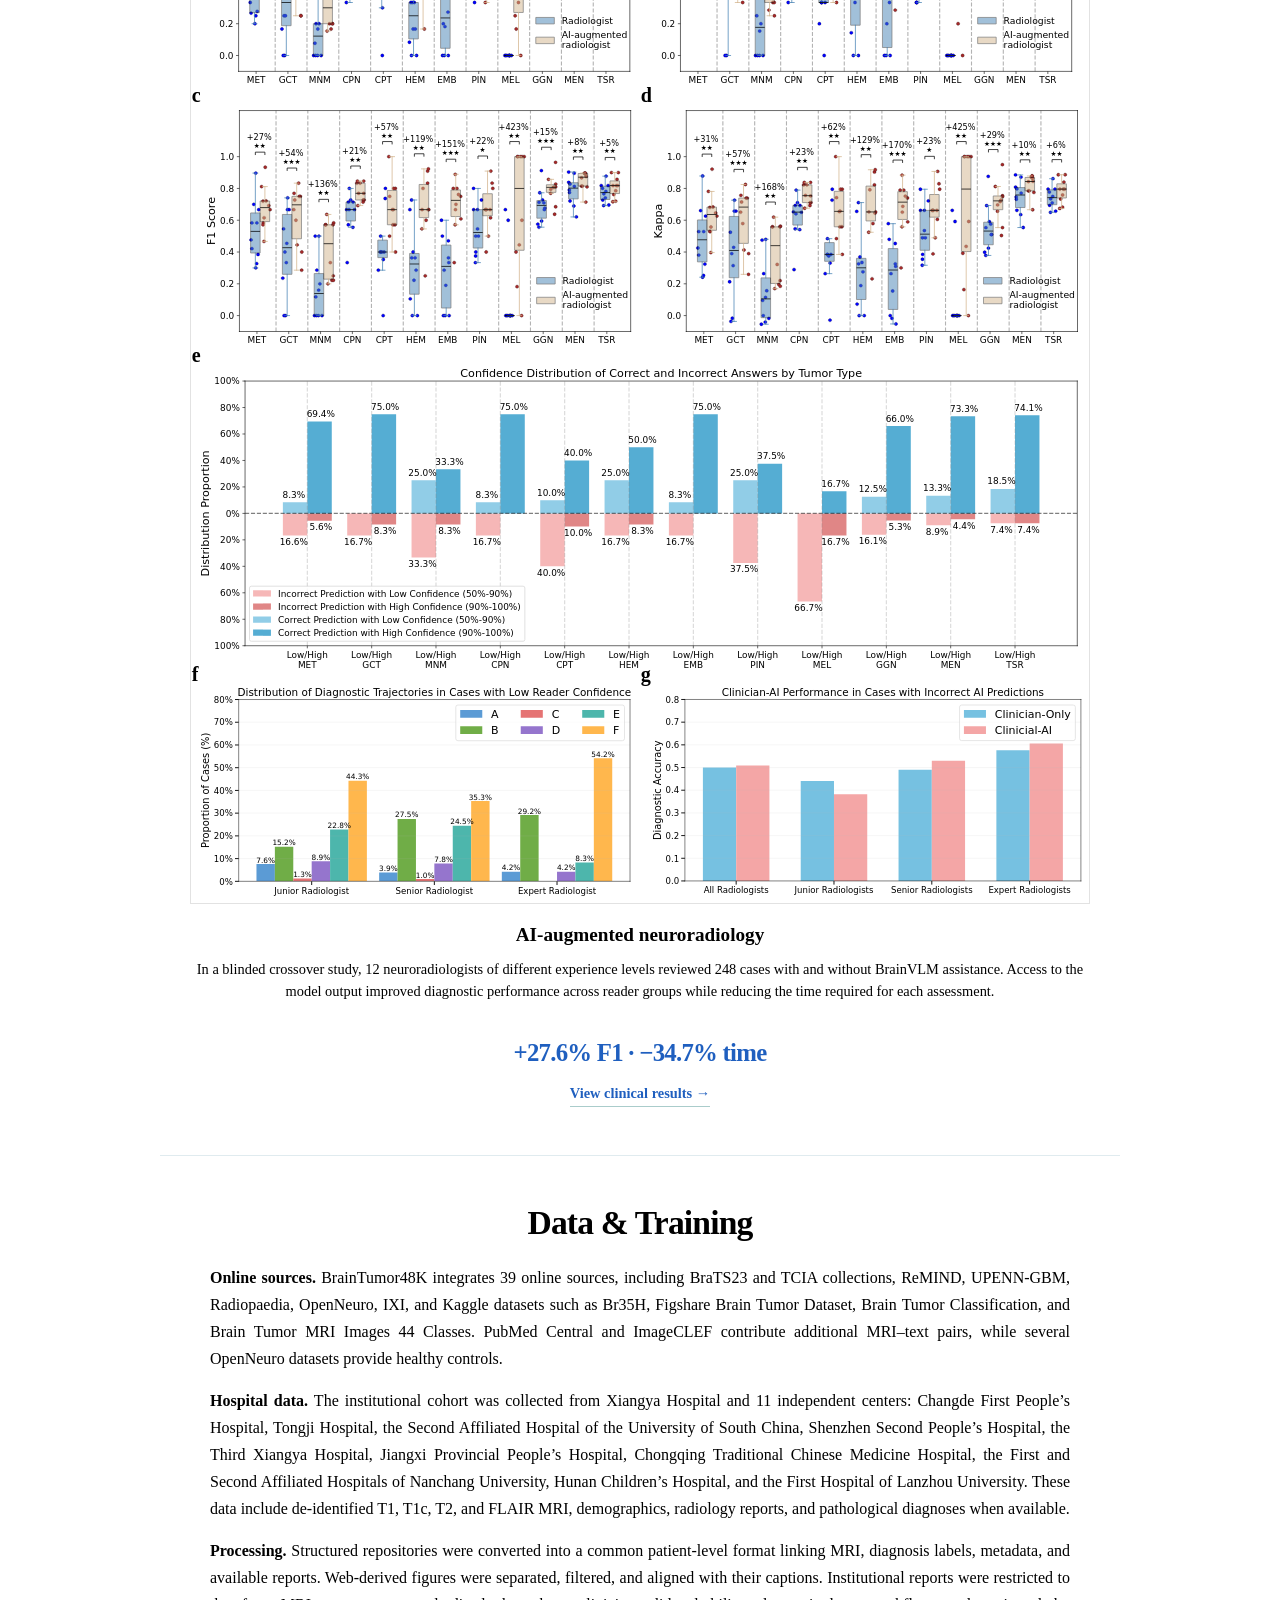
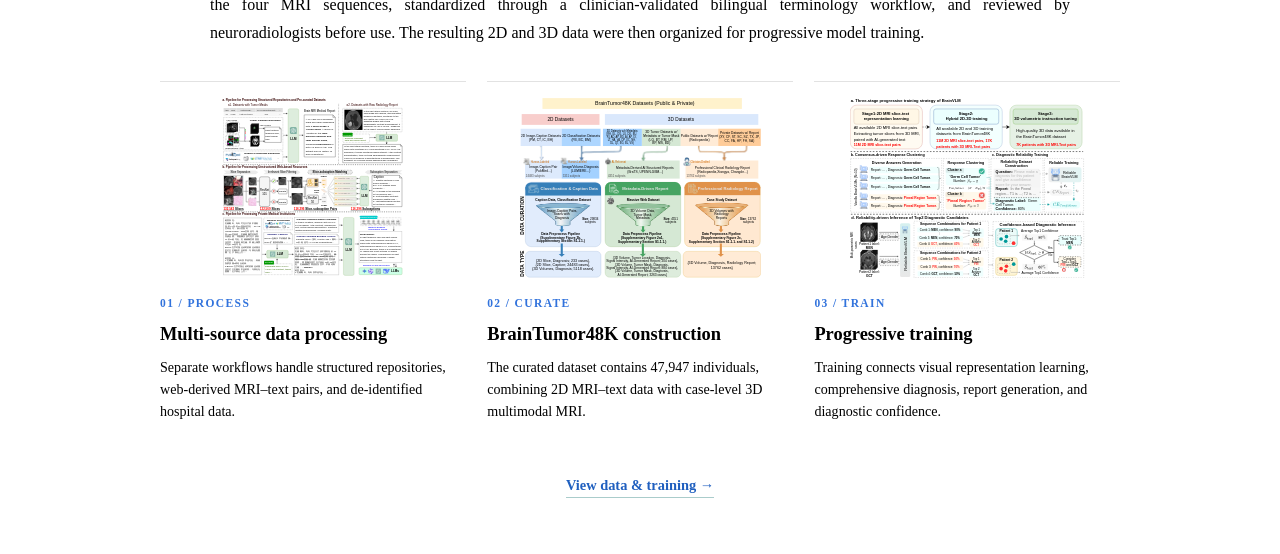
==== commit d72f26ae: "update index.html" ====
--- a/index.html
+++ b/index.html
@@ -84,7 +84,7 @@
     <link rel="stylesheet" href="https://cdn.jsdelivr.net/gh/jpswalsh/academicons@1/css/academicons.min.css">
   </noscript>
   
-  <link rel="stylesheet" href="static/css/landing-v2.css?v=20260821-lancet">
+  <link rel="stylesheet" href="static/css/landing-v2.css?v=20260823-dataset-summary">
   
   <!-- Defer non-critical JavaScript -->
   <script defer src="https://ajax.googleapis.com/ajax/libs/jquery/3.5.1/jquery.min.js"></script>
@@ -1325,7 +1325,7 @@
         <a href="report-confidence.html">Reports</a>
         <a href="clinical.html">Clinical</a>
         <a href="evaluation.html">Data &amp; Training</a>
-        <a href="static/pdfs/BrainVLM_main.pdf" target="_blank" rel="noopener">Paper</a>
+        <a href="static/pdfs/BrainVLM_main.pdf?v=20260823-main-link" target="_blank" rel="noopener">Paper</a>
         <a href="https://github.com/HKU-HealthAI/BrainVLM" target="_blank" rel="noopener">Code</a>
       </nav>
     </div>
@@ -1335,18 +1335,17 @@
   <section class="new-landing bv-hero" aria-label="BrainVLM introduction">
     <div class="bv-hero-body">
       <div class="bv-hero-copy">
-        <p class="bv-venue">Accepted for publication in <em>The Lancet Digital Health</em></p>
         <h1 class="bv-hero-title">BrainVLM — A vision-language foundation model for comprehensive preoperative brain tumor diagnosis</h1>
         <div class="bv-meta-strip bv-hero-meta">
           <p><strong>Authors</strong>Yinong Wang<sup>*</sup> · Jianwen Chen<sup>*</sup> · Zhou Chen<sup>*</sup> · Shuwen Kuang<sup>*</sup> · Haoning Jiang · Yanzhao Shi · Huichun Yuan · Yan-ran (Joyce) Wang · Bing Wang · Lei Wu · Bin Tang · Li Meng · Baihua Luo · Bin Zhou · Wei Ding · Weiming Zhong · Wei Hou · Yuanbing Chen · Zhiping Wan · Wei Wang · Zhenkun Xiao · Wenwu Wan · Allen He · Yuyin Zhou · Longbo Zhang · Feifei Wang · Zhixiong Liu · Michael Iv · Xuan Gong<sup>†</sup> · Liangqiong Qu<sup>†</sup></p>
           <p class="bv-institutions"><strong>Institutions</strong><span class="bv-institution-list">The University of Hong Kong · Xiangya School of Medicine, Central South University · etc.</span></p>
         </div>
+        <p class="bv-venue">Accepted for publication in <em>The Lancet Digital Health</em></p>
         <div class="bv-hero-actions">
           <div class="bv-cta-row">
-            <a class="bv-cta" href="static/pdfs/BrainVLM_main.pdf" target="_blank" rel="noopener">Paper</a>
-            <a class="bv-cta is-ghost" href="static/pdfs/BrainVLM_sup.pdf" target="_blank" rel="noopener">Supplement</a>
-            <a class="bv-cta is-ghost" href="https://github.com/HKU-HealthAI/BrainVLM" target="_blank" rel="noopener">View code</a>
-            <a class="bv-cta is-ghost" href="https://huggingface.co/spaces/jcccy/BrainVLM" target="_blank" rel="noopener">Try the demo</a>
+            <a class="bv-cta" href="static/pdfs/BrainVLM_main.pdf?v=20260823-main-link" target="_blank" rel="noopener"><span class="icon"><i class="fas fa-file-pdf"></i></span><span>Paper</span></a>
+            <a class="bv-cta is-ghost" href="https://github.com/HKU-HealthAI/BrainVLM" target="_blank" rel="noopener"><span class="icon"><i class="fab fa-github"></i></span><span>Code</span></a>
+            <a class="bv-cta is-ghost" href="https://huggingface.co/spaces/jcccy/BrainVLM" target="_blank" rel="noopener"><span class="icon"><i class="fas fa-play"></i></span><span>Demo</span></a>
           </div>
         </div>
       </div>
@@ -1357,6 +1356,19 @@
     </div>
   </section>
 
+  <section class="new-landing bv-abstract" aria-labelledby="abstract-title">
+    <div class="bv-abstract-inner">
+      <h2 id="abstract-title">Abstract</h2>
+      <div class="bv-abstract-copy">
+        <p><strong>Background.</strong> Preoperative diagnosis of brain tumors from MRI remains challenging because imaging features overlap across tumor types and specialist interpretation requires substantial experience. BrainVLM was developed to support comprehensive and reliable brain tumor diagnosis from preoperative multimodal data.</p>
+        <p><strong>Methods.</strong> BrainVLM classifies all 12 major brain tumor categories defined by WHO CNS5 and provides each diagnosis with a confidence score and a generated radiology report. The model was trained on multimodal data from 40,043 individuals and evaluated on 5,211 pathologically confirmed cases, including 3,877 patients from Xiangya Hospital and 1,334 patients from 11 independent hospitals. Clinical utility was further assessed in a prospective study of 1,009 patients and a blinded multi-reader study involving 12 neuroradiologists and 248 cases.</p>
+        <p><strong>Findings.</strong> BrainVLM achieved a macro-AUC of 0.85 and F1 score of 0.82 in the primary test cohort, and a macro-AUC of 0.80 and F1 score of 0.75 in external validation. Its prospective performance was comparable to or better than neuroradiologists across primary and external cohorts. With BrainVLM assistance, neuroradiologists improved their mean F1 score by 27.6% and reduced diagnostic time by 34.7%.</p>
+        <p><strong>Interpretation.</strong> BrainVLM combines comprehensive tumor classification, diagnostic confidence, and report generation within one framework. Retrospective, prospective, and multi-reader evaluations indicate its potential to support more accurate and efficient preoperative brain tumor assessment.</p>
+        <p class="bv-abstract-guide"><strong>Project overview.</strong> We introduce BrainVLM from four perspectives: <a href="#diagnosis-title">Diagnosis</a>, covering comprehensive tumor classification and retrospective validation; <a href="#report-confidence-title">Reports</a>, presenting generated radiology reports and diagnosis-associated confidence; <a href="#clinical-title">Clinical</a>, summarizing prospective and multi-reader studies; and <a href="#dataset-training-title">Data &amp; Training</a>, describing dataset construction, preprocessing, and model development.</p>
+      </div>
+    </div>
+  </section>
+
   <div class="new-landing bv-stat-row bv-reveal">
     <div class="bv-stat"><strong>12</strong><span>WHO CNS5 tumor classes</span></div>
     <div class="bv-stat"><strong>47,947</strong><span>individuals in BrainTumor48K</span></div>
@@ -1379,7 +1391,7 @@
       <h2 id="input-title">Input</h2>
       <div class="bv-split bv-input-layout">
         <div class="bv-copy-stack">
-          <p>BrainVLM reads complete or missing T1, T1c, T2, and FLAIR as one case, using raw or pre-processed MRI with available metadata.</p>
+          <p>BrainVLM reads T1, T1c, T2, and FLAIR together as one case, while remaining usable when part of the MRI protocol is unavailable. It accepts raw or pre-processed MRI and can incorporate available metadata, allowing the same framework to accommodate variations in routine imaging protocols and data preparation.</p>
           <a class="bv-link" href="input.html">View input details →</a>
         </div>
         <div class="bv-visual-pair bv-input-visual">
@@ -1395,13 +1407,13 @@
     <h2 id="diagnosis-title">Diagnosis</h2>
     <article class="bv-feature-band">
       <div class="bv-feature-copy">
-        <p>BrainVLM covers all 12 major WHO CNS5 categories, including less prevalent and imaging-ambiguous entities.</p>
+        <p>To our knowledge, BrainVLM is the first MRI-based AI model to provide comprehensive preoperative classification across all 12 major WHO CNS5 brain tumor categories, together with a broad range of their subtypes. Its coverage extends beyond the few common tumor classes typically studied by existing AI systems to include less prevalent and imaging-ambiguous entities.</p>
       </div>
       <figure class="bv-diagnosis-figure"><img src="static/images/main_figure1a.svg" alt="BrainVLM coverage of major WHO CNS5 brain tumor categories" loading="lazy"></figure>
     </article>
     <article class="bv-feature-band reverse">
       <div class="bv-feature-copy">
-        <p>Validation includes 3,877 primary-test patients and 1,334 patients from 11 independent hospitals.</p>
+        <p>Diagnostic performance was evaluated in 3,877 held-out patients from Xiangya Hospital and 1,334 patients from 11 independent hospitals. This design examines both performance at the primary center and generalization across institutions with different scanners, populations, and clinical imaging practices.</p>
       </div>
       <figure><img src="static/images/main_figure2a.svg" alt="BrainVLM retrospective and external diagnostic performance" loading="lazy"></figure>
     </article>
@@ -1414,7 +1426,7 @@
       <h2 id="report-confidence-title">Reports</h2>
       <article class="bv-feature-band bv-report-band">
         <div class="bv-feature-copy">
-          <p>Each case connects imaging findings, diagnostic impression, and diagnostic confidence for clinician review.</p>
+          <p>BrainVLM provides more than a diagnostic label. For each case, it also generates a radiology report describing relevant MRI findings and presents the confidence associated with the diagnosis. Together, these outputs give clinicians more context for reviewing the result and help identify uncertain cases that may require closer assessment.</p>
           <a class="bv-link" href="report-confidence.html">View reports &amp; confidence →</a>
         </div>
         <figure class="bv-report-figure"><img src="static/images/main_figure3f.svg" alt="BrainVLM MRI findings, imaging report, and diagnostic confidence" loading="lazy"></figure>
@@ -1426,19 +1438,19 @@
     <div class="bv-section-inner">
       <p class="bv-kicker">04 · Clinical</p>
       <h2 id="clinical-title">Clinical</h2>
-      <p class="bv-lede">Prospective and multi-reader studies test BrainVLM beyond retrospective benchmarks.</p>
+      <p class="bv-lede">BrainVLM was evaluated beyond retrospective test sets through a prospective real-world study and a blinded multi-reader study. These experiments examine not only diagnostic performance, but also how the model may contribute when used alongside neuroradiologists in clinical review.</p>
       <div class="bv-evidence is-two">
         <article>
           <figure><img src="static/images/main_figure3a.svg" alt="BrainVLM prospective study results" loading="lazy"></figure>
           <h3>Prospective real-world results</h3>
-          <p>Prospective evaluation measures model performance before definitive diagnosis across surgical and non-operative pathways.</p>
+          <p>The prospective study evaluated consecutive patients before definitive diagnosis, including both surgical cases confirmed by pathology and non-operative cases established through follow-up or multidisciplinary assessment. Primary and external cohorts were analyzed separately to reflect different clinical settings.</p>
           <div class="metric">Primary F1 0.84</div>
         </article>
         <article>
           <figure><img src="static/images/main_figure4.svg" alt="BrainVLM multi-reader clinical evaluation" loading="lazy"></figure>
           <h3>AI-augmented neuroradiology</h3>
-          <p>In a blinded study with 248 cases and 12 readers, AI assistance improved performance across experience levels.</p>
-          <div class="metric">+23.3% F1 · −36.1% time</div>
+          <p>In a blinded crossover study, 12 neuroradiologists of different experience levels reviewed 248 cases with and without BrainVLM assistance. Access to the model output improved diagnostic performance across reader groups while reducing the time required for each assessment.</p>
+          <div class="metric">+27.6% F1 · −34.7% time</div>
         </article>
       </div>
       <div class="bv-center"><a class="bv-link" href="clinical.html">View clinical results →</a></div>
@@ -1448,10 +1460,15 @@
   <section class="new-landing bv-section center-copy bv-reveal" aria-labelledby="dataset-training-title">
     <p class="bv-kicker">05 · Data &amp; Training</p>
     <h2 id="dataset-training-title">Data &amp; Training</h2>
+    <div class="bv-dataset-summary">
+      <p><strong>Online sources.</strong> BrainTumor48K integrates 39 online sources, including BraTS23 and TCIA collections, ReMIND, UPENN-GBM, Radiopaedia, OpenNeuro, IXI, and Kaggle datasets such as Br35H, Figshare Brain Tumor Dataset, Brain Tumor Classification, and Brain Tumor MRI Images 44 Classes. PubMed Central and ImageCLEF contribute additional MRI–text pairs, while several OpenNeuro datasets provide healthy controls.</p>
+      <p><strong>Hospital data.</strong> The institutional cohort was collected from Xiangya Hospital and 11 independent centers: Changde First People’s Hospital, Tongji Hospital, the Second Affiliated Hospital of the University of South China, Shenzhen Second People’s Hospital, the Third Xiangya Hospital, Jiangxi Provincial People’s Hospital, Chongqing Traditional Chinese Medicine Hospital, the First and Second Affiliated Hospitals of Nanchang University, Hunan Children’s Hospital, and the First Hospital of Lanzhou University. These data include de-identified T1, T1c, T2, and FLAIR MRI, demographics, radiology reports, and pathological diagnoses when available.</p>
+      <p><strong>Processing.</strong> Structured repositories were converted into a common patient-level format linking MRI, diagnosis labels, metadata, and available reports. Web-derived figures were separated, filtered, and aligned with their captions. Institutional reports were restricted to the four MRI sequences, standardized through a clinician-validated bilingual terminology workflow, and reviewed by neuroradiologists before use. The resulting 2D and 3D data were then organized for progressive model training.</p>
+    </div>
     <div class="bv-process-preview is-compact">
-      <article><figure><img src="static/images/sup_figure1.svg" alt="Pipelines for processing structured repositories, web resources, and private medical institutions" loading="lazy"></figure><span class="idx">01 / PROCESS</span><h3>Multi-source data processing</h3></article>
-      <article><figure><img src="static/images/sup_figure2.svg" alt="BrainTumor48K data curation and dataset organization" loading="lazy"></figure><span class="idx">02 / CURATE</span><h3>BrainTumor48K construction</h3></article>
-      <article><figure><img src="static/images/sup_figure5.svg" alt="BrainVLM progressive training and reliability training framework" loading="lazy"></figure><span class="idx">03 / TRAIN</span><h3>Progressive and reliable training</h3></article>
+      <article><figure><img src="static/images/sup_figure1.svg" alt="Pipelines for processing structured repositories, web resources, and private medical institutions" loading="lazy"></figure><span class="idx">01 / PROCESS</span><h3>Multi-source data processing</h3><p>Separate workflows handle structured repositories, web-derived MRI–text pairs, and de-identified hospital data.</p></article>
+      <article><figure><img src="static/images/sup_figure2.svg" alt="BrainTumor48K data curation and dataset organization" loading="lazy"></figure><span class="idx">02 / CURATE</span><h3>BrainTumor48K construction</h3><p>The curated dataset contains 47,947 individuals, combining 2D MRI–text data with case-level 3D multimodal MRI.</p></article>
+      <article><figure><img src="static/images/sup_figure5.svg" alt="BrainVLM progressive training and reliability training framework" loading="lazy"></figure><span class="idx">03 / TRAIN</span><h3>Progressive training</h3><p>Training connects visual representation learning, comprehensive diagnosis, report generation, and diagnostic confidence.</p></article>
     </div>
     <div class="bv-center"><a class="bv-link" href="evaluation.html">View data &amp; training →</a></div>
   </section>
@@ -1536,30 +1553,11 @@
                       <!-- </a> -->
                     <!-- </span> -->
 
-                    <!-- TODO: Add your supplementary material PDF or remove this section -->
-                    <!-- <span class="link-block">
-                      <a href="static/pdfs/BrainVLM_sup.pdf" target="_blank"
-                      class="external-link button is-normal is-rounded is-dark">
-                      <span class="icon">
-                        <i class="fas fa-file-pdf"></i>
-                      </span>
-                      <span>Supplementary</span>
-                    </a>
-                  </span> -->
-
                   <span class="link-block">
-                    <a href="static/pdfs/BrainVLM_main.pdf" target="_blank"
+                    <a href="static/pdfs/BrainVLM_main.pdf?v=20260823-main-link" target="_blank"
                     class="external-link button is-normal is-rounded is-dark">
                     <span class="icon"><i class="fas fa-file-pdf"></i></span>
                     <span>Paper</span>
-                    </a>
-                  </span>
-
-                  <span class="link-block">
-                    <a href="static/pdfs/BrainVLM_sup.pdf" target="_blank"
-                    class="external-link button is-normal is-rounded is-dark">
-                    <span class="icon"><i class="fas fa-book-open"></i></span>
-                    <span>Supplement</span>
                     </a>
                   </span>
 
--- a/static/css/landing-v2.css
+++ b/static/css/landing-v2.css
@@ -7,8 +7,8 @@
   --line: #e2e2e2;
   --paper: #ffffff;
   --panel: #ffffff;
-  --teal: #3c625b;
-  --teal-deep: #294b45;
+  --teal: #3273dc;
+  --teal-deep: #1f5fbf;
   --mist: #ffffff;
   --sand: #ffffff;
   --display: "Times New Roman", Times, serif;
@@ -105,7 +105,7 @@
 }
 
 .bv-brand {
-  color: var(--teal-deep);
+  color: var(--ink);
   font-family: var(--display);
   font-size: 1.35rem;
   font-weight: 600;
@@ -124,7 +124,7 @@
 }
 
 .bv-topnav-links a {
-  color: var(--muted);
+  color: var(--ink);
   font-size: 0.8rem;
   font-weight: 600;
   letter-spacing: 0.01em;
@@ -170,7 +170,7 @@
   flex-direction: column;
   width: min(1180px, calc(100% - 2rem));
   margin: 0 auto;
-  padding: 4.5rem 0 2.5rem;
+  padding: 3.5rem 0 2.7rem;
 }
 
 .bv-hero-copy {
@@ -194,11 +194,11 @@
 }
 
 .bv-venue {
-  margin: 0 0 0.8rem;
-  color: var(--teal-deep);
-  font-size: 0.86rem;
-  font-weight: 600;
-  letter-spacing: 0.035em;
+  margin: 0 0 0.75rem;
+  color: #555;
+  font-size: 0.9rem;
+  font-weight: 700;
+  letter-spacing: 0.015em;
   line-height: 1.4;
 }
 
@@ -207,8 +207,8 @@
   margin: 0 auto 1rem;
   color: var(--ink);
   font-family: var(--display);
-  font-size: clamp(1.25rem, 1.75vw, 1.55rem);
-  font-weight: 560;
+  font-size: clamp(1.4rem, 2vw, 1.8rem);
+  font-weight: 700;
   letter-spacing: -0.02em;
   line-height: 1.2;
   white-space: nowrap;
@@ -261,8 +261,8 @@
   gap: 0.45rem;
   padding: 0.78rem 1.15rem;
   border: 1px solid transparent;
-  border-radius: 8px;
-  background: var(--teal);
+  border-radius: 999px;
+  background: #363636;
   color: #fff;
   font-size: 0.88rem;
   font-weight: 700;
@@ -271,21 +271,29 @@
 }
 
 .bv-cta:hover {
-  background: var(--teal-deep);
+  background: #111;
   color: #fff;
   transform: translateY(-2px);
 }
 
+.bv-cta .icon {
+  display: inline-flex;
+  align-items: center;
+  justify-content: center;
+  width: 1rem;
+  height: 1rem;
+}
+
 .bv-cta.is-ghost {
-  border-color: var(--line);
-  background: #fff;
-  color: var(--ink-soft);
+  border-color: #363636;
+  background: #363636;
+  color: #fff;
 }
 
 .bv-cta.is-ghost:hover {
-  border-color: #bfc3c2;
-  background: var(--sand);
-  color: var(--teal-deep);
+  border-color: #111;
+  background: #111;
+  color: #fff;
 }
 
 .bv-meta-strip {
@@ -330,11 +338,11 @@
 .bv-hero-meta {
   display: block;
   width: 100%;
-  margin: 1.6rem 0 0;
-  padding: 1rem 0 0.25rem;
-  border-top: 1px solid var(--line);
+  margin: 1.2rem 0 0;
+  padding: 0.75rem 0 0.2rem;
+  border-top: 0;
   border-bottom: 0;
-  text-align: left;
+  text-align: center;
 }
 
 .bv-hero-meta p {
@@ -374,7 +382,7 @@
 
 .bv-stat {
   padding: 0.2rem 0 0.9rem;
-  border-top: 2px solid var(--teal);
+  border-top: 1px solid var(--line);
 }
 
 .bv-stat strong {
@@ -397,12 +405,12 @@
 .bv-section {
   width: min(1180px, calc(100% - 2rem));
   margin: 0 auto;
-  padding: 4rem 0;
+  padding: 3.5rem 0;
 }
 
 .bv-section.is-band {
   width: 100%;
-  padding: 4rem 0;
+  padding: 3.5rem 0;
   border-top: 1px solid var(--line);
   border-bottom: 1px solid var(--line);
   background: var(--sand);
@@ -424,6 +432,7 @@
   font-weight: 780;
   letter-spacing: 0.14em;
   text-transform: uppercase;
+  text-align: center;
 }
 
 .bv-section h2 {
@@ -435,6 +444,7 @@
   font-weight: 600;
   letter-spacing: -0.025em;
   line-height: 1.12;
+  text-align: center;
 }
 
 .bv-section .bv-lede {
@@ -443,6 +453,9 @@
   color: var(--muted);
   font-size: 1.05rem;
   line-height: 1.7;
+  margin-right: auto;
+  margin-left: auto;
+  text-align: center;
 }
 
 .bv-section.center-copy h2,
@@ -985,6 +998,307 @@
   color: var(--teal-deep) !important;
 }
 
+/* Academic Project Page Template-inspired homepage layout */
+.bv-stat-row {
+  display: none !important;
+}
+
+.bv-quick-section {
+  display: none !important;
+}
+
+.bv-topnav {
+  display: block !important;
+  position: sticky;
+  top: 0;
+  z-index: 100;
+  border-bottom: 1px solid #e8e8e8;
+}
+
+.bv-topnav-inner {
+  width: min(1180px, calc(100% - 2rem));
+  min-height: 58px;
+}
+
+.bv-brand {
+  flex: 0 0 auto;
+  color: #000;
+  font-size: 1.05rem;
+  font-weight: 700;
+}
+
+.bv-topnav-links {
+  justify-content: flex-end;
+  gap: 0.25rem 1rem;
+}
+
+.bv-topnav-links a {
+  color: #000;
+  font-size: 0.86rem;
+  font-weight: 400;
+}
+
+.bv-topnav-links a:hover {
+  color: var(--teal-deep);
+}
+
+.bv-quick-nav {
+  display: flex;
+  flex-wrap: wrap;
+  justify-content: center;
+  gap: 0.15rem 1rem;
+  border: 0;
+}
+
+.bv-quick-nav a {
+  min-height: 0;
+  padding: 0.35rem 0.2rem;
+  color: var(--teal-deep);
+  font-size: 0.9rem;
+  font-weight: 600;
+}
+
+.bv-quick-nav a + a {
+  border-left: 0;
+}
+
+.bv-quick-nav span {
+  display: none;
+}
+
+.bv-hero-body {
+  width: min(960px, calc(100% - 2rem));
+  padding: 3rem 0 2.5rem;
+}
+
+.bv-hero-copy {
+  max-width: 960px;
+}
+
+.bv-hero-title {
+  max-width: 960px;
+  font-size: clamp(2rem, 4.2vw, 3rem);
+  line-height: 1.14;
+  white-space: normal;
+}
+
+.bv-hero-meta {
+  max-width: 900px;
+  margin: 1.25rem auto 0;
+  padding: 0;
+}
+
+.bv-venue {
+  margin: 1rem 0 0;
+}
+
+.bv-hero-actions {
+  padding-top: 1.2rem;
+}
+
+.bv-abstract {
+  width: min(960px, calc(100% - 2rem));
+  margin: 0 auto;
+  padding: 2.8rem 0 3rem;
+  border-top: 1px solid var(--line);
+  border-bottom: 1px solid var(--line);
+}
+
+.bv-abstract-inner {
+  width: min(820px, 100%);
+  margin: 0 auto;
+}
+
+.bv-abstract h2 {
+  margin: 0 0 1.4rem;
+  color: #000;
+  font-family: var(--display);
+  font-size: clamp(1.7rem, 3vw, 2.1rem);
+  font-weight: 600;
+  line-height: 1.15;
+  text-align: center;
+}
+
+.bv-abstract-copy {
+  color: #000;
+  font-size: 1rem;
+  line-height: 1.7;
+  text-align: justify;
+}
+
+.bv-abstract-copy p {
+  margin: 0;
+}
+
+.bv-abstract-copy p + p {
+  margin-top: 0.8rem;
+}
+
+.bv-abstract-guide a {
+  color: var(--teal-deep);
+  font-weight: 600;
+  text-decoration: none;
+  border-bottom: 1px solid rgba(31, 95, 191, 0.35);
+}
+
+.bv-abstract-guide a:hover {
+  color: var(--teal);
+  border-bottom-color: currentColor;
+}
+
+.bv-section,
+.bv-section.is-band {
+  width: min(960px, calc(100% - 2rem));
+  padding: 3rem 0;
+  border: 0;
+}
+
+.bv-section.is-band > .bv-section-inner {
+  width: 100%;
+}
+
+.bv-section.center-copy {
+  border-top: 0;
+}
+
+.bv-kicker {
+  display: none;
+}
+
+.bv-section h2 {
+  margin-bottom: 1.4rem;
+  font-size: clamp(1.7rem, 3vw, 2.1rem);
+}
+
+.bv-input-layout,
+.bv-feature-band,
+.bv-feature-band.reverse,
+.bv-evidence.is-two {
+  grid-template-columns: 1fr;
+}
+
+.bv-input-layout,
+.bv-feature-band,
+.bv-evidence.is-two {
+  gap: 1.4rem;
+}
+
+.bv-copy-stack,
+.bv-feature-copy,
+.bv-feature-band.reverse .bv-feature-copy {
+  width: min(100%, 768px);
+  margin: 0 auto;
+  padding: 0;
+  text-align: justify;
+}
+
+.bv-feature-band.reverse .bv-feature-copy {
+  order: 0;
+}
+
+.bv-input-visual,
+.bv-feature-band figure,
+.bv-report-band figure {
+  width: 100%;
+  max-width: 960px;
+  margin-right: auto;
+  margin-left: auto;
+}
+
+.bv-feature-band + .bv-feature-band {
+  margin-top: 3rem;
+}
+
+.bv-evidence article {
+  width: 100%;
+  max-width: 900px;
+  margin: 0 auto;
+  border-top: 0;
+}
+
+.bv-evidence img {
+  height: auto;
+  max-height: none;
+}
+
+.bv-evidence h3,
+.bv-evidence p,
+.bv-evidence .metric {
+  text-align: center;
+}
+
+/* Consistent reading width and rhythm for homepage section copy */
+.bv-abstract-inner,
+.bv-section .bv-lede,
+.bv-copy-stack,
+.bv-feature-copy,
+.bv-feature-band.reverse .bv-feature-copy {
+  width: min(100%, 860px);
+  max-width: 860px;
+}
+
+.bv-section .bv-lede,
+.bv-section.center-copy .bv-lede,
+.bv-copy-stack > p,
+.bv-feature-copy p {
+  color: #000;
+  font-size: 1rem;
+  line-height: 1.7;
+  text-align: justify;
+}
+
+.bv-section .bv-lede {
+  margin: 0 auto 2rem;
+}
+
+.bv-copy-stack > p,
+.bv-input-layout .bv-copy-stack > p,
+.bv-feature-copy p {
+  margin: 0;
+}
+
+.bv-copy-stack .bv-link,
+.bv-feature-copy .bv-link {
+  margin-top: 1rem;
+}
+
+.bv-report-band .bv-feature-copy {
+  padding: 0;
+}
+
+.bv-input-layout,
+.bv-feature-band,
+.bv-evidence.is-two {
+  gap: 2rem;
+}
+
+.bv-feature-band + .bv-feature-band {
+  margin-top: 3.25rem;
+}
+
+.bv-process-preview {
+  margin-top: 0;
+}
+
+.bv-dataset-summary {
+  display: grid;
+  width: min(100%, 860px);
+  gap: 0.9rem;
+  margin: 0 auto 2.2rem;
+  color: #000;
+  font-size: 1rem;
+  line-height: 1.7;
+  text-align: justify;
+}
+
+.bv-dataset-summary p {
+  margin: 0;
+}
+
+.bv-dataset-summary strong {
+  font-weight: 700;
+}
+
 /* Responsive */
 @media (max-width: 1100px) {
   .bv-hero-title {
@@ -1094,7 +1408,54 @@
     gap: 0.2rem;
   }
 
+  .bv-topnav-inner {
+    display: block;
+    width: 100%;
+    min-height: 0;
+    padding: 0.65rem 1rem 0.55rem;
+  }
+
+  .bv-brand {
+    display: block;
+    margin-bottom: 0.45rem;
+  }
+
   .bv-topnav-links {
+    display: flex;
+    flex-wrap: nowrap;
+    justify-content: flex-start;
+    gap: 1rem;
+    overflow-x: auto;
+    padding-bottom: 0.25rem;
+    scrollbar-width: none;
+  }
+
+  .bv-topnav-links::-webkit-scrollbar {
     display: none;
   }
-}
+
+  .bv-topnav-links a {
+    flex: 0 0 auto;
+    white-space: nowrap;
+  }
+
+  .bv-abstract {
+    padding: 2.3rem 0;
+  }
+
+  .bv-abstract-copy {
+    font-size: 0.96rem;
+    line-height: 1.65;
+    text-align: left;
+  }
+
+  .bv-section .bv-lede,
+  .bv-section.center-copy .bv-lede,
+  .bv-copy-stack > p,
+  .bv-feature-copy p,
+  .bv-dataset-summary {
+    font-size: 0.96rem;
+    line-height: 1.65;
+    text-align: left;
+  }
+}
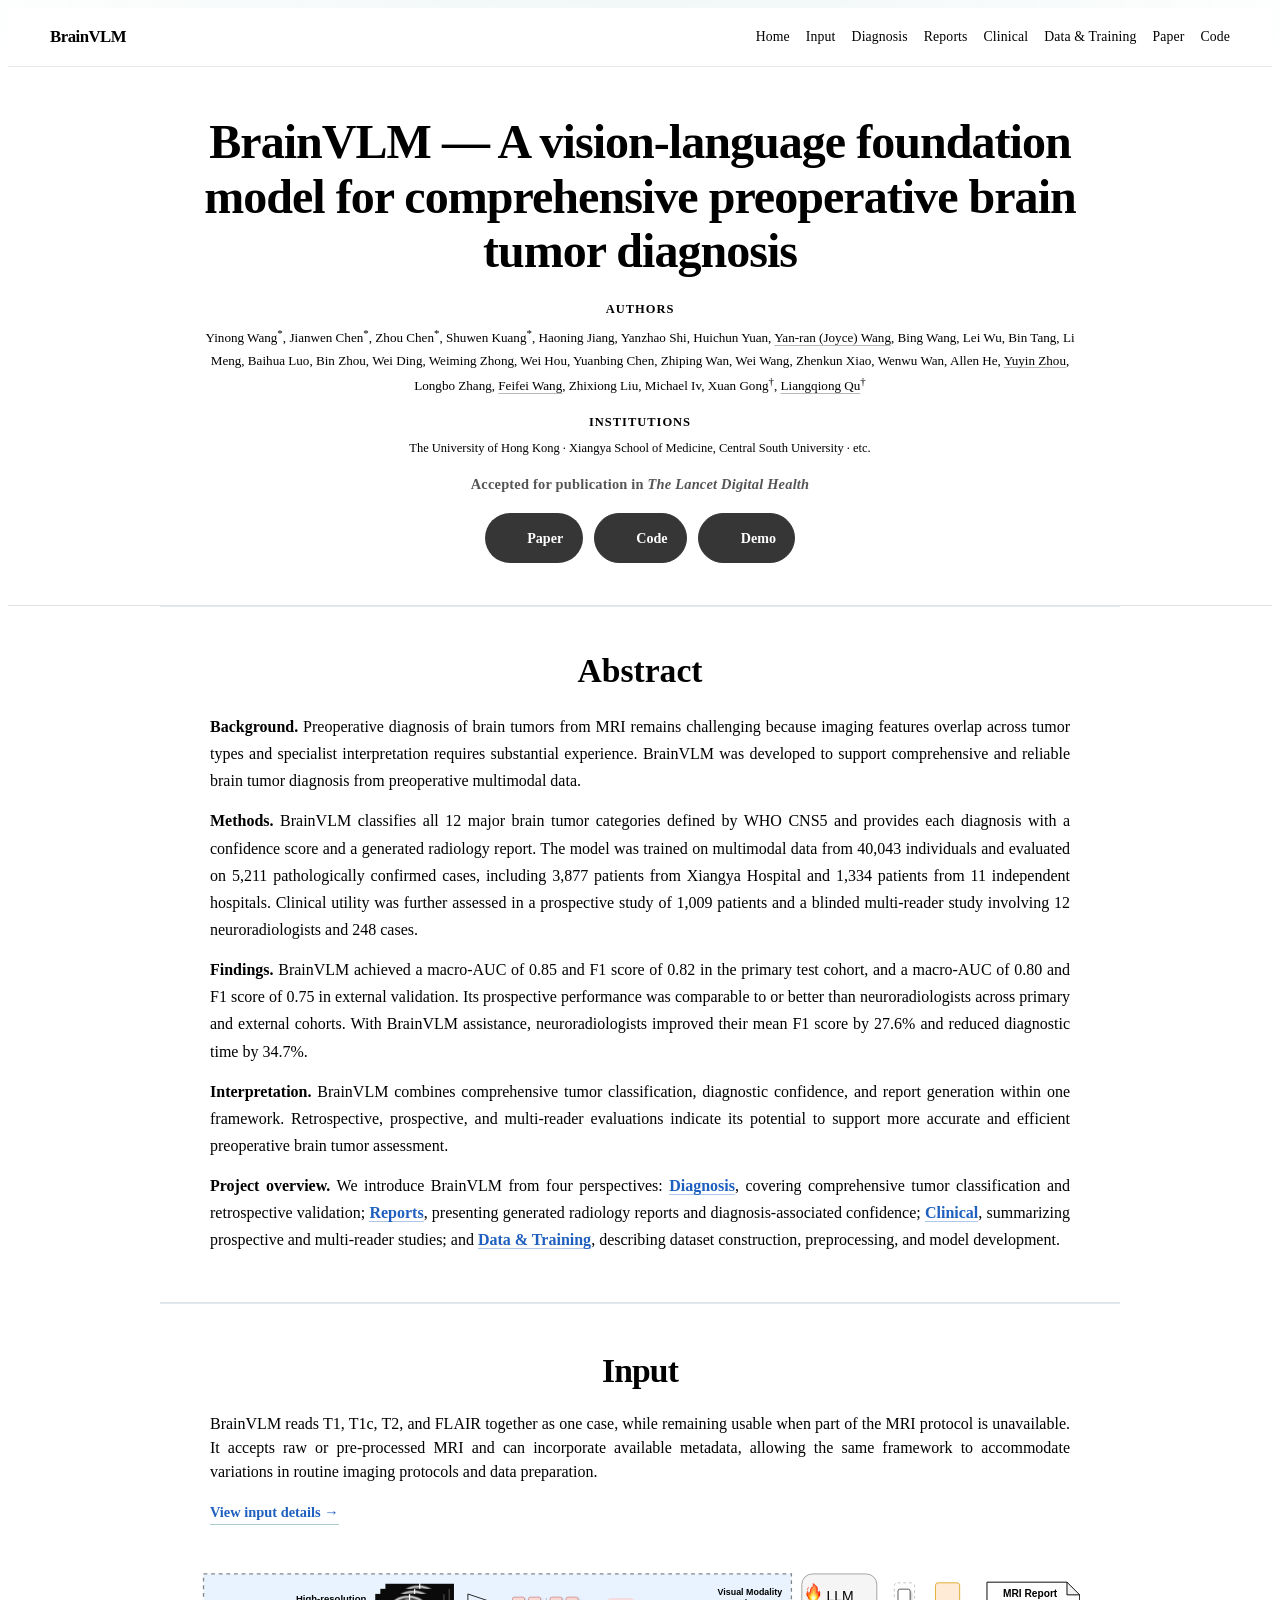
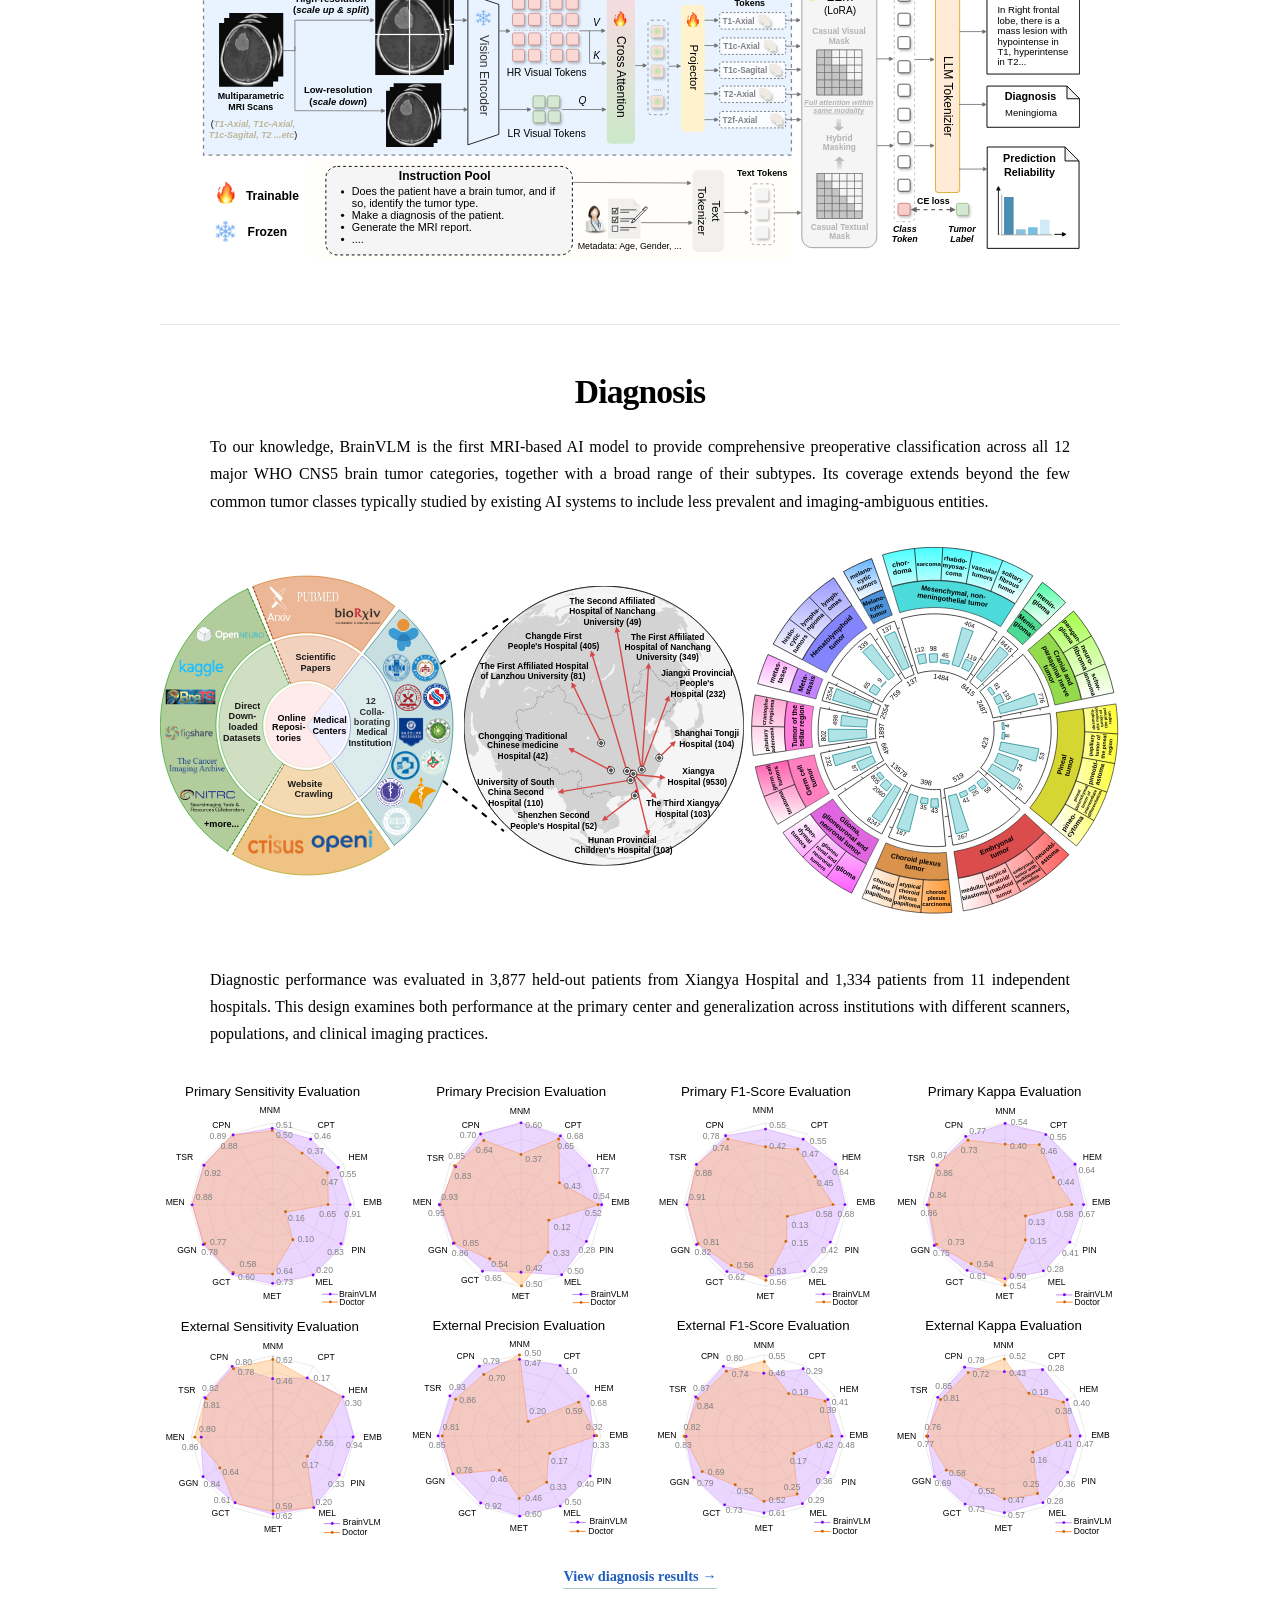
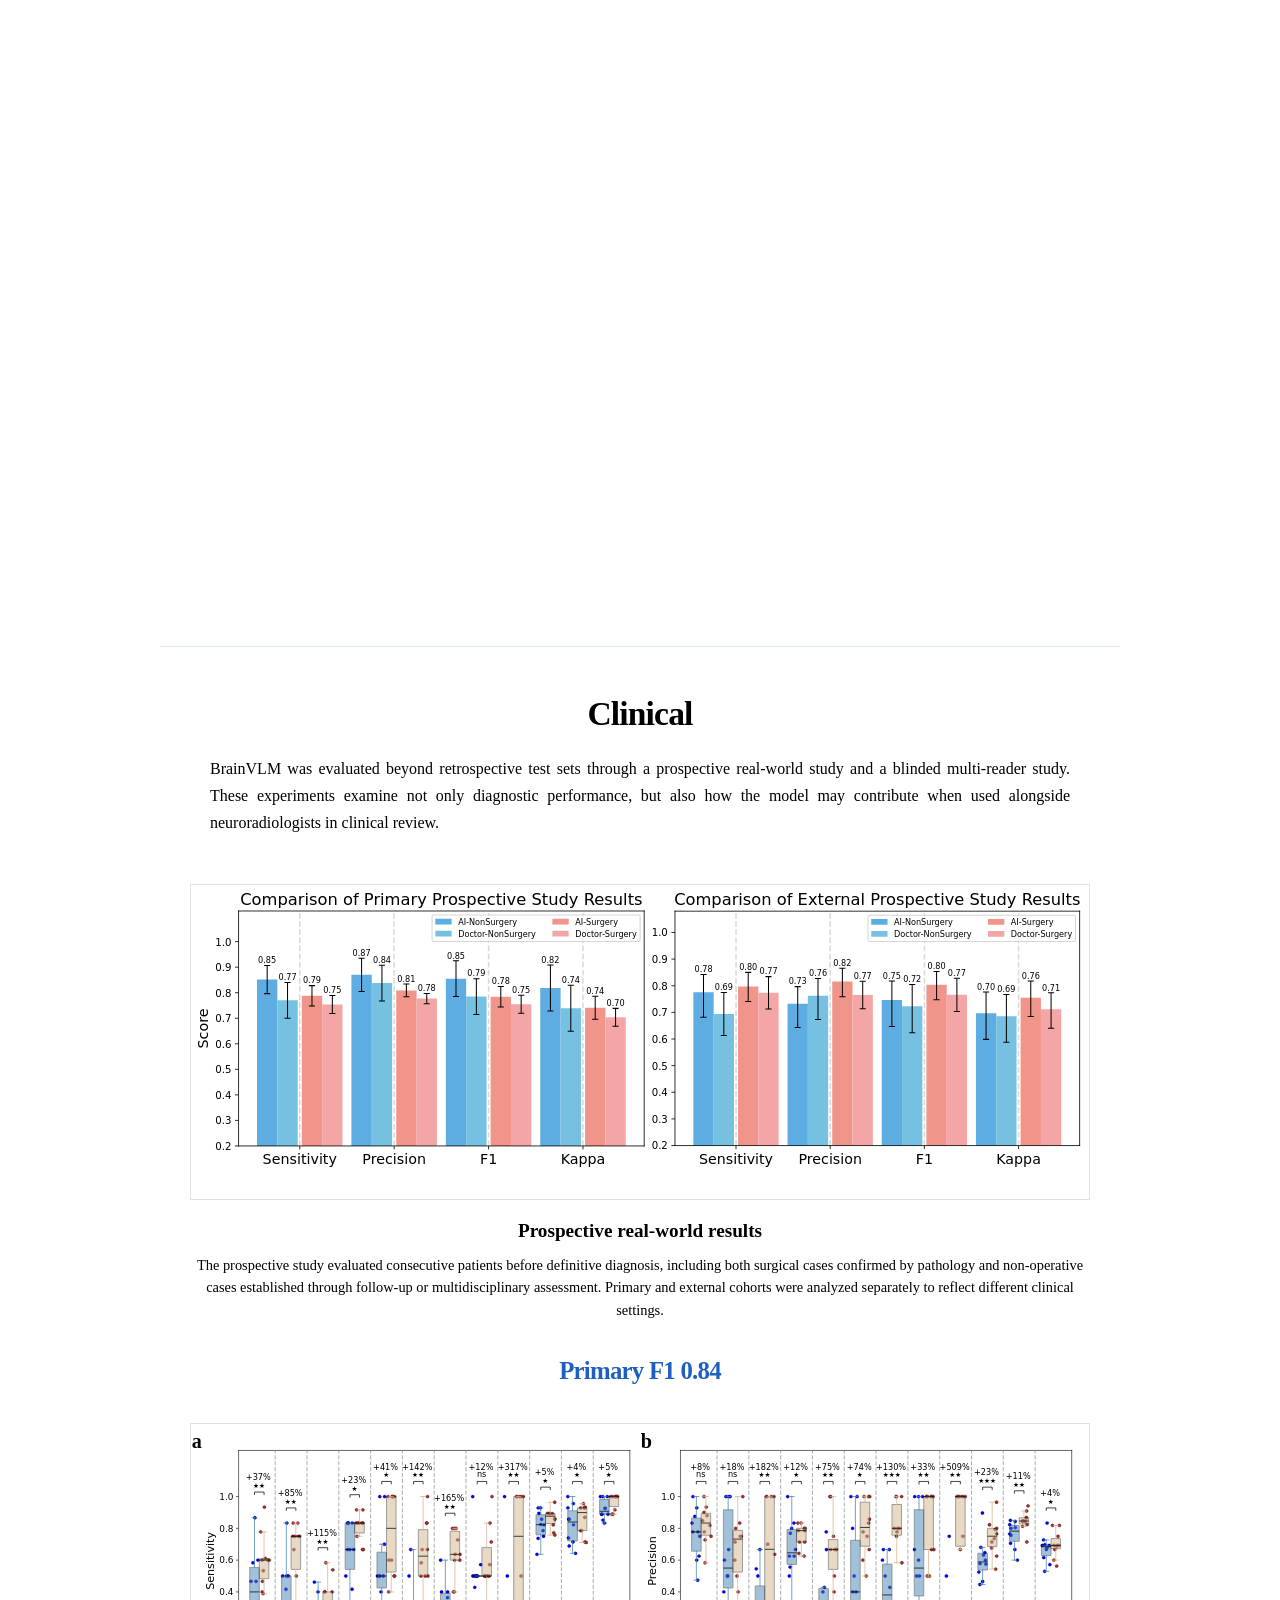
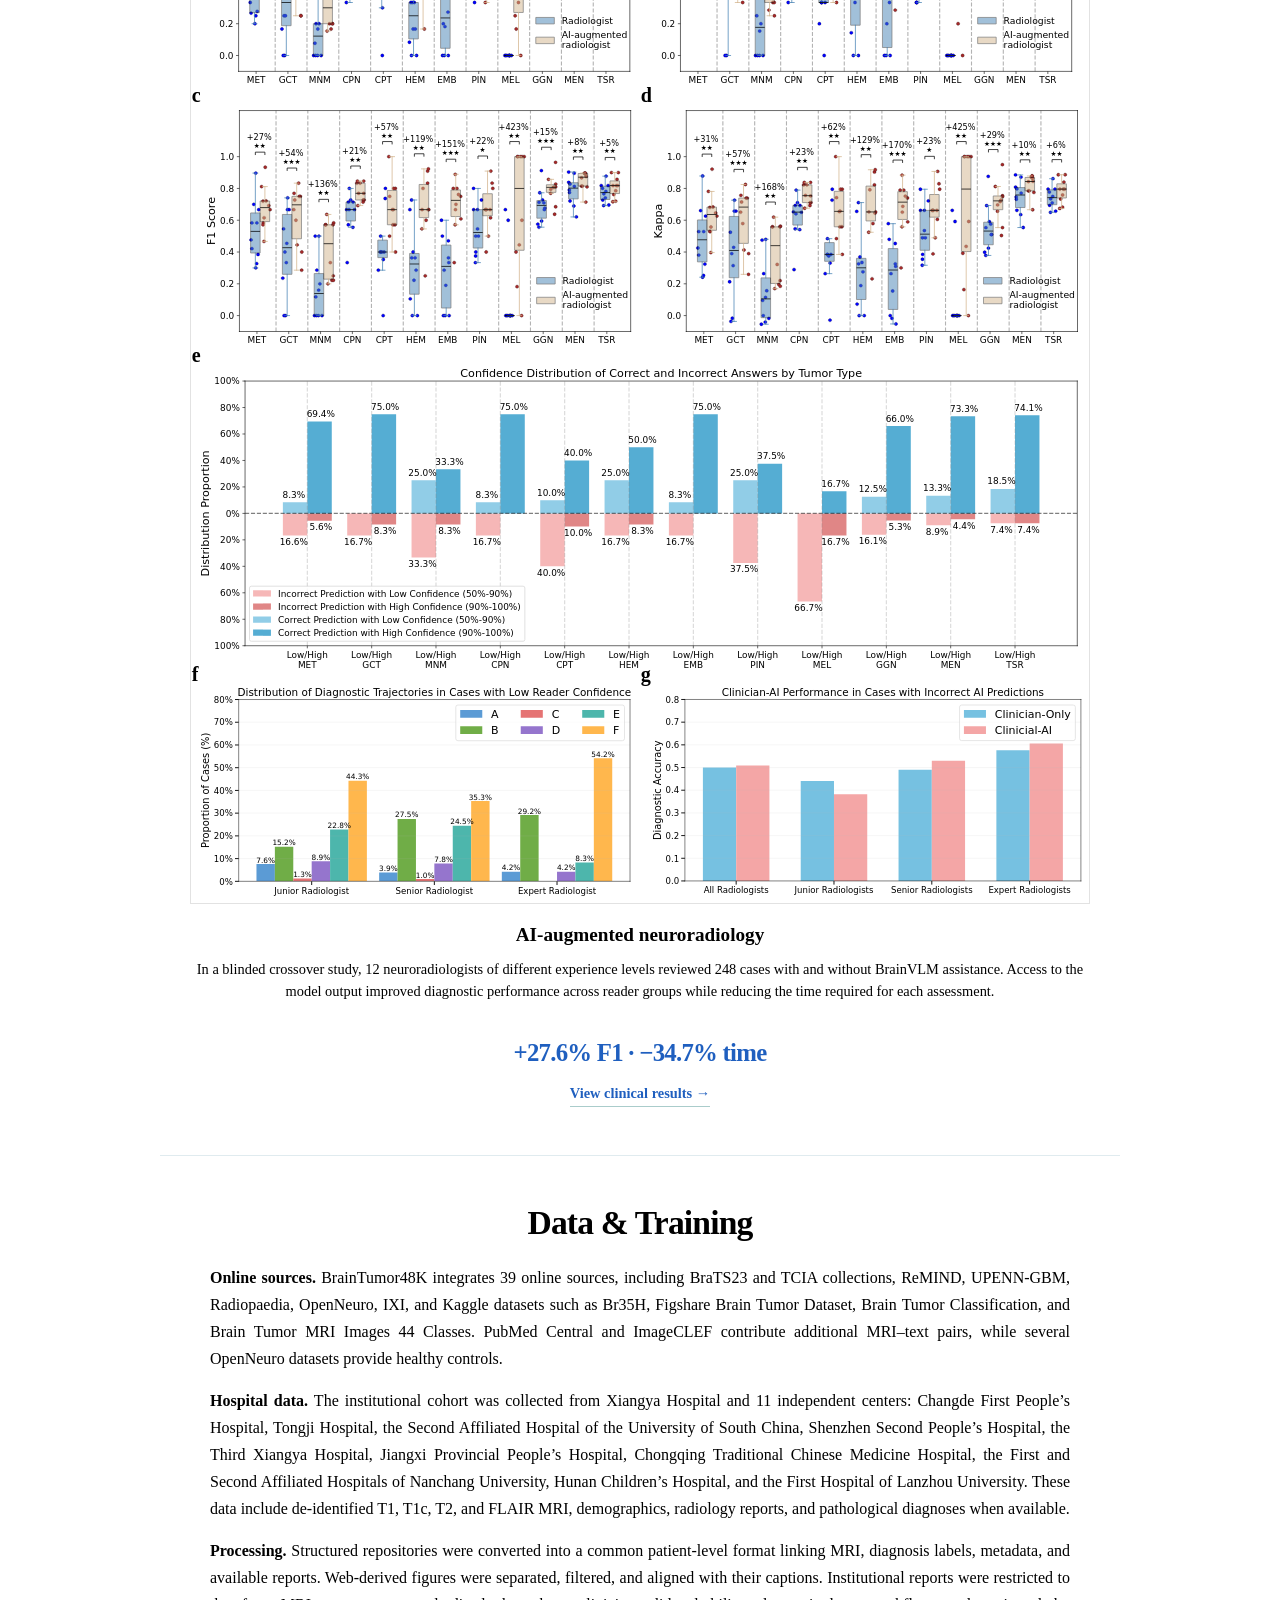
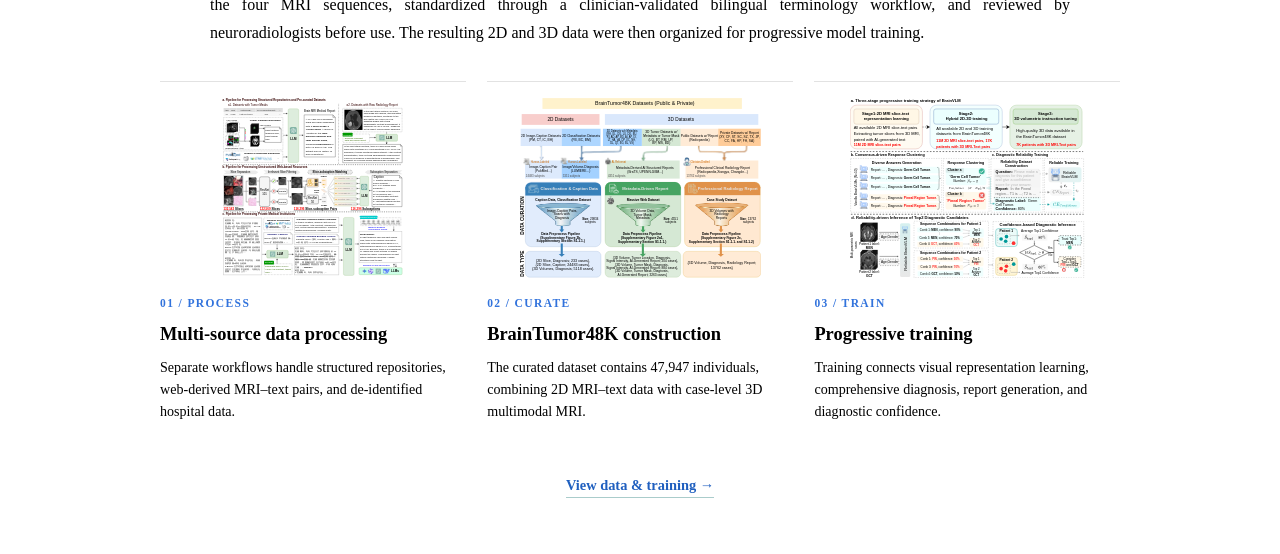
==== commit b7fbf79a: "update authors" ====
--- a/index.html
+++ b/index.html
@@ -84,7 +84,7 @@
     <link rel="stylesheet" href="https://cdn.jsdelivr.net/gh/jpswalsh/academicons@1/css/academicons.min.css">
   </noscript>
   
-  <link rel="stylesheet" href="static/css/landing-v2.css?v=20260823-dataset-summary">
+  <link rel="stylesheet" href="static/css/landing-v2.css?v=20260823-author-links">
   
   <!-- Defer non-critical JavaScript -->
   <script defer src="https://ajax.googleapis.com/ajax/libs/jquery/3.5.1/jquery.min.js"></script>
@@ -1337,7 +1337,7 @@
       <div class="bv-hero-copy">
         <h1 class="bv-hero-title">BrainVLM — A vision-language foundation model for comprehensive preoperative brain tumor diagnosis</h1>
         <div class="bv-meta-strip bv-hero-meta">
-          <p><strong>Authors</strong>Yinong Wang<sup>*</sup> · Jianwen Chen<sup>*</sup> · Zhou Chen<sup>*</sup> · Shuwen Kuang<sup>*</sup> · Haoning Jiang · Yanzhao Shi · Huichun Yuan · Yan-ran (Joyce) Wang · Bing Wang · Lei Wu · Bin Tang · Li Meng · Baihua Luo · Bin Zhou · Wei Ding · Weiming Zhong · Wei Hou · Yuanbing Chen · Zhiping Wan · Wei Wang · Zhenkun Xiao · Wenwu Wan · Allen He · Yuyin Zhou · Longbo Zhang · Feifei Wang · Zhixiong Liu · Michael Iv · Xuan Gong<sup>†</sup> · Liangqiong Qu<sup>†</sup></p>
+          <p><strong>Authors</strong>Yinong Wang<sup>*</sup>, Jianwen Chen<sup>*</sup>, Zhou Chen<sup>*</sup>, Shuwen Kuang<sup>*</sup>, Haoning Jiang, Yanzhao Shi, Huichun Yuan, <a class="bv-author-link" href="https://pixail.engin.umich.edu/" target="_blank" rel="noopener">Yan-ran (Joyce) Wang</a>, Bing Wang, Lei Wu, Bin Tang, Li Meng, Baihua Luo, Bin Zhou, Wei Ding, Weiming Zhong, Wei Hou, Yuanbing Chen, Zhiping Wan, Wei Wang, Zhenkun Xiao, Wenwu Wan, Allen He, <a class="bv-author-link" href="https://yuyinzhou.github.io/" target="_blank" rel="noopener">Yuyin Zhou</a>, Longbo Zhang, <a class="bv-author-link" href="https://web.ece.hku.hk/~ffwang/index.html" target="_blank" rel="noopener">Feifei Wang</a>, Zhixiong Liu, Michael Iv, Xuan Gong<sup>†</sup>, <a class="bv-author-link" href="https://liangqiong.github.io/" target="_blank" rel="noopener">Liangqiong Qu</a><sup>†</sup></p>
           <p class="bv-institutions"><strong>Institutions</strong><span class="bv-institution-list">The University of Hong Kong · Xiangya School of Medicine, Central South University · etc.</span></p>
         </div>
         <p class="bv-venue">Accepted for publication in <em>The Lancet Digital Health</em></p>
--- a/static/css/landing-v2.css
+++ b/static/css/landing-v2.css
@@ -354,6 +354,19 @@
   margin-top: 0.75rem;
 }
 
+.bv-author-link {
+  color: #000;
+  text-decoration: underline;
+  text-decoration-color: rgba(0, 0, 0, 0.28);
+  text-decoration-thickness: 1px;
+  text-underline-offset: 0.16em;
+}
+
+.bv-author-link:hover {
+  color: var(--teal-deep);
+  text-decoration-color: currentColor;
+}
+
 .bv-hero-meta .bv-institutions {
   margin-top: 0.9rem;
 }
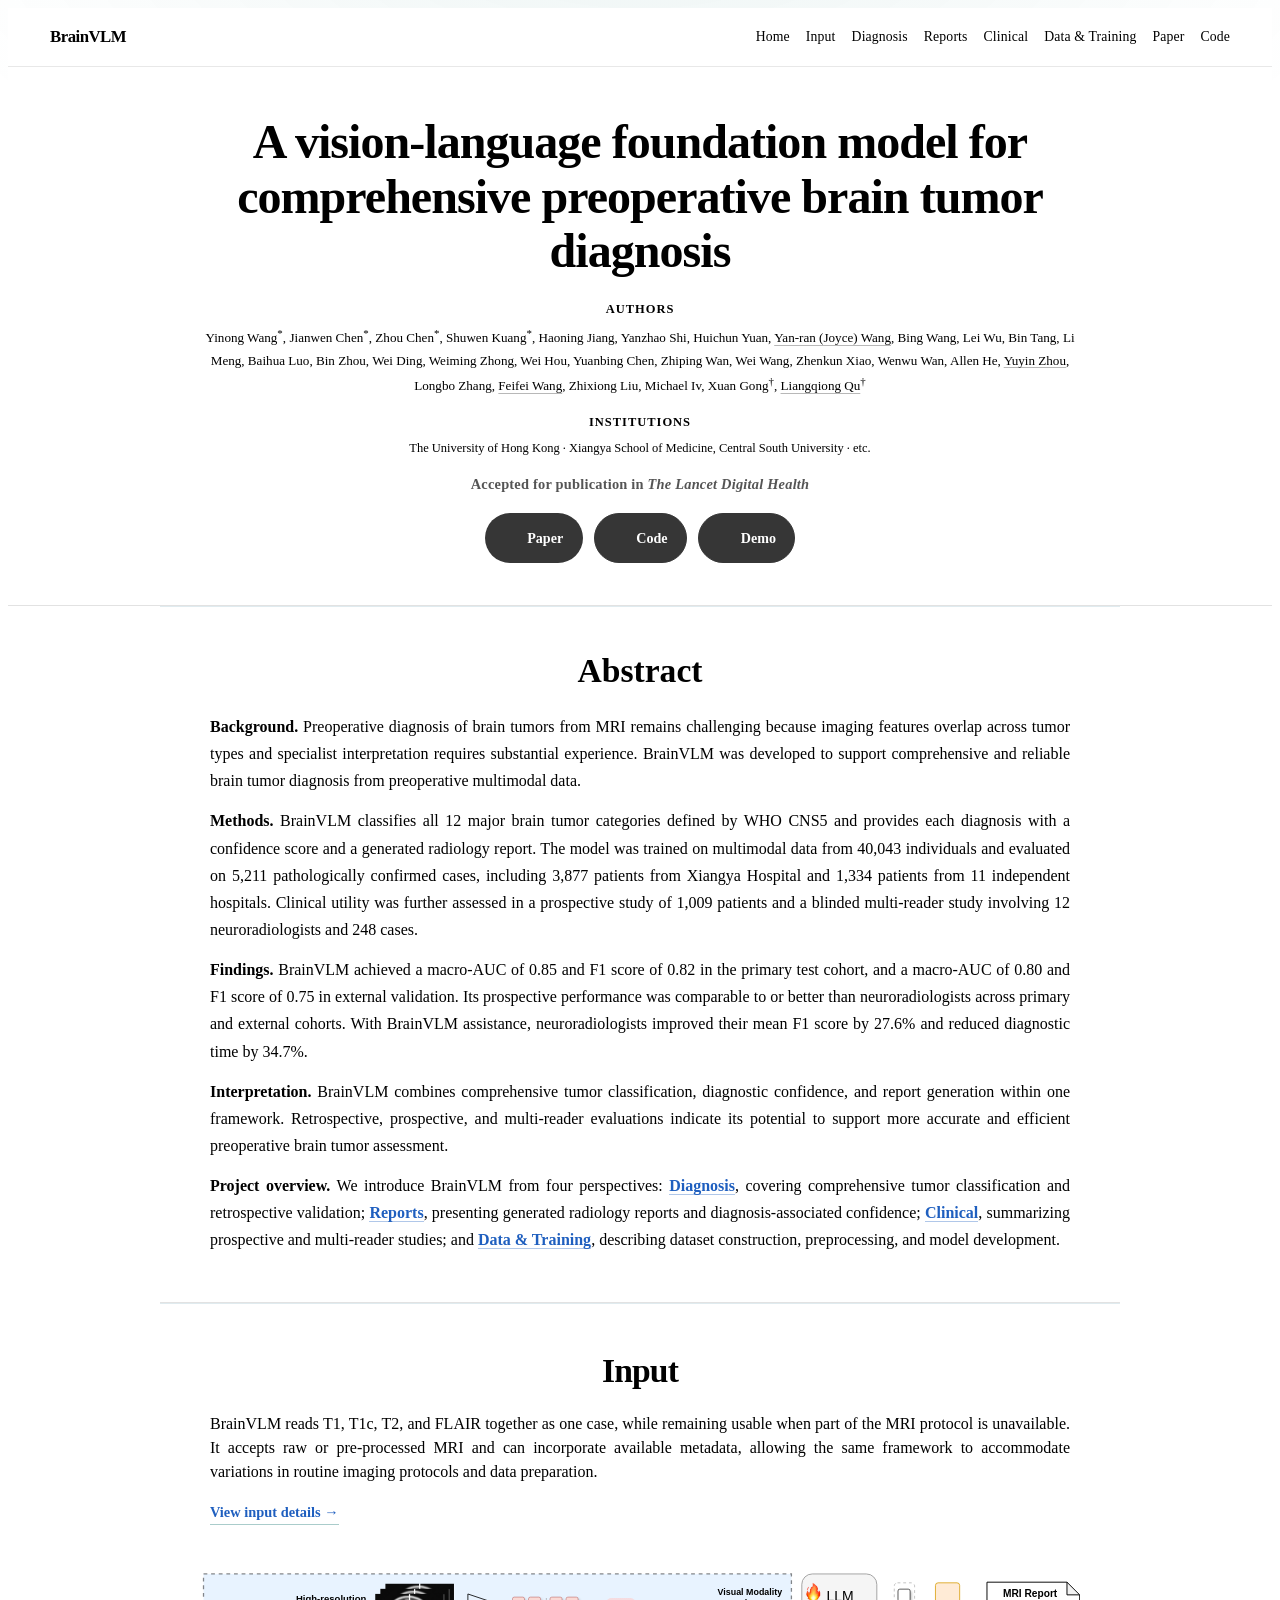
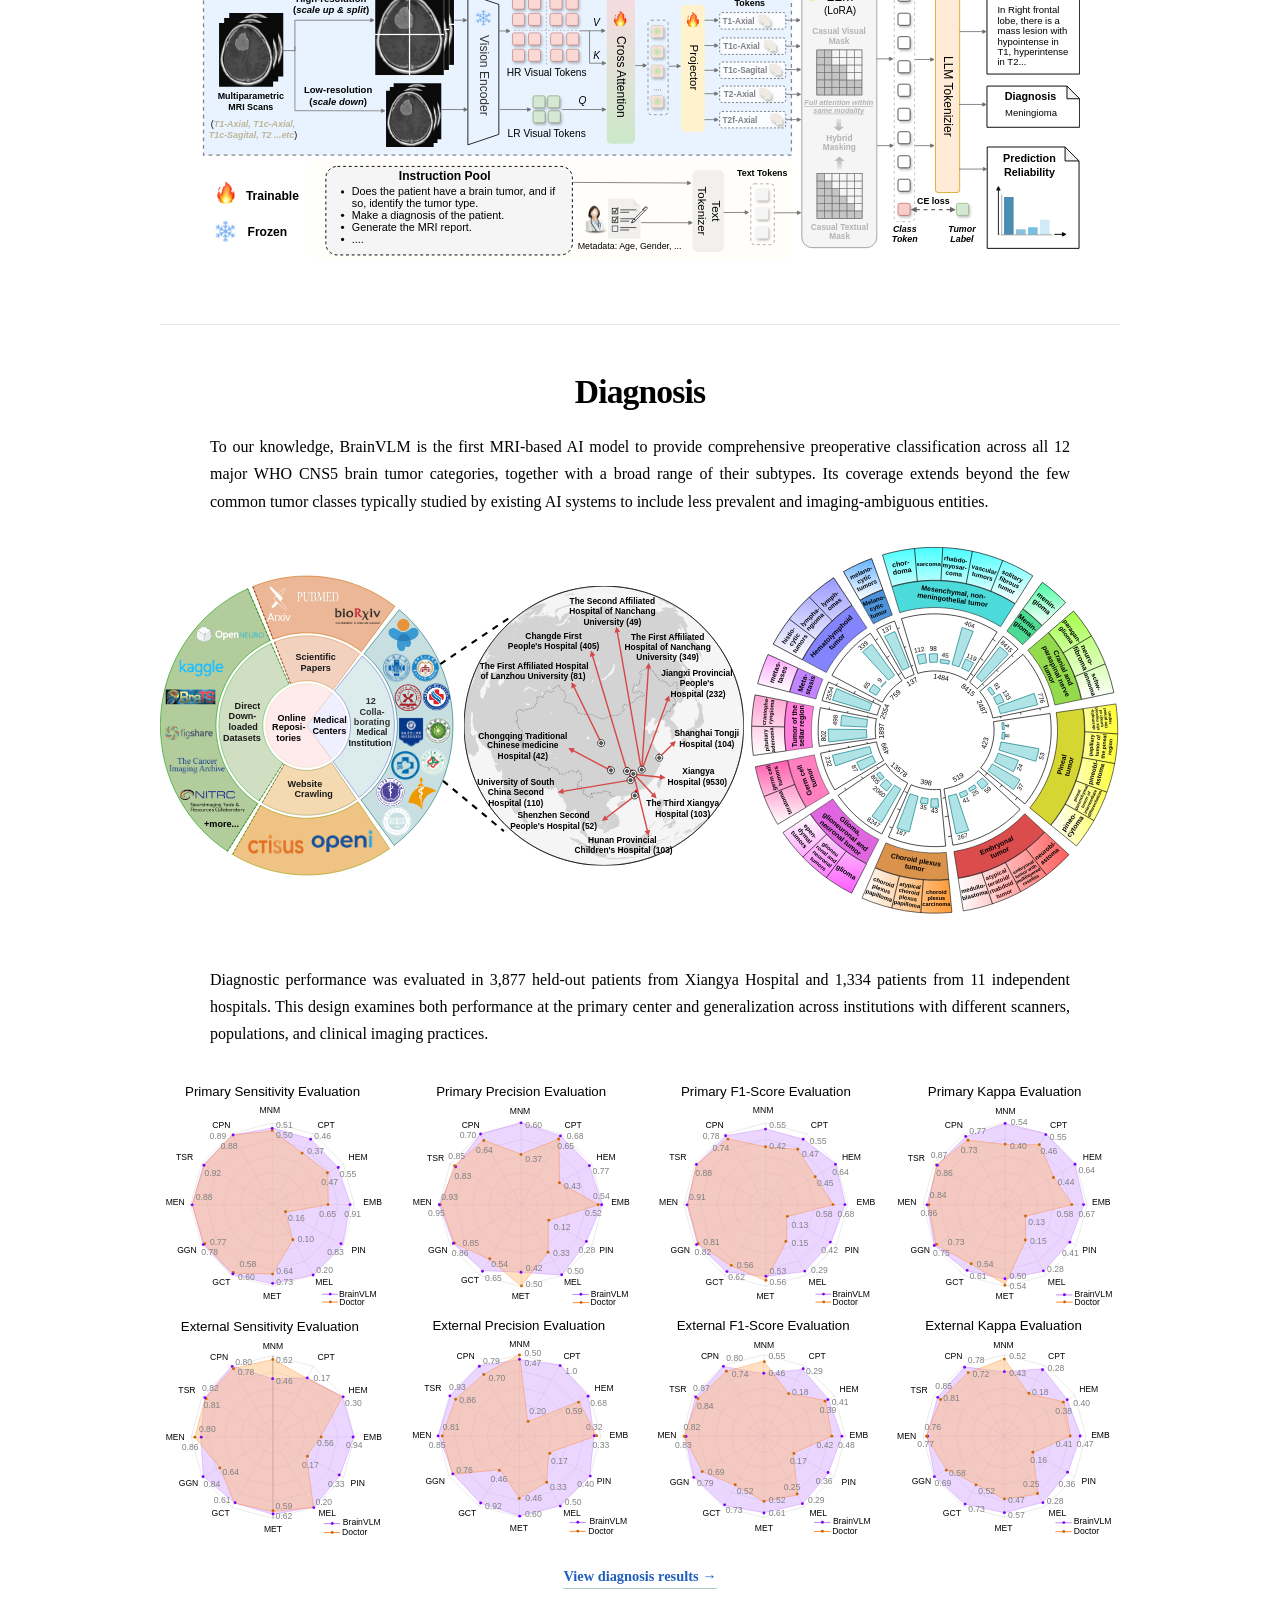
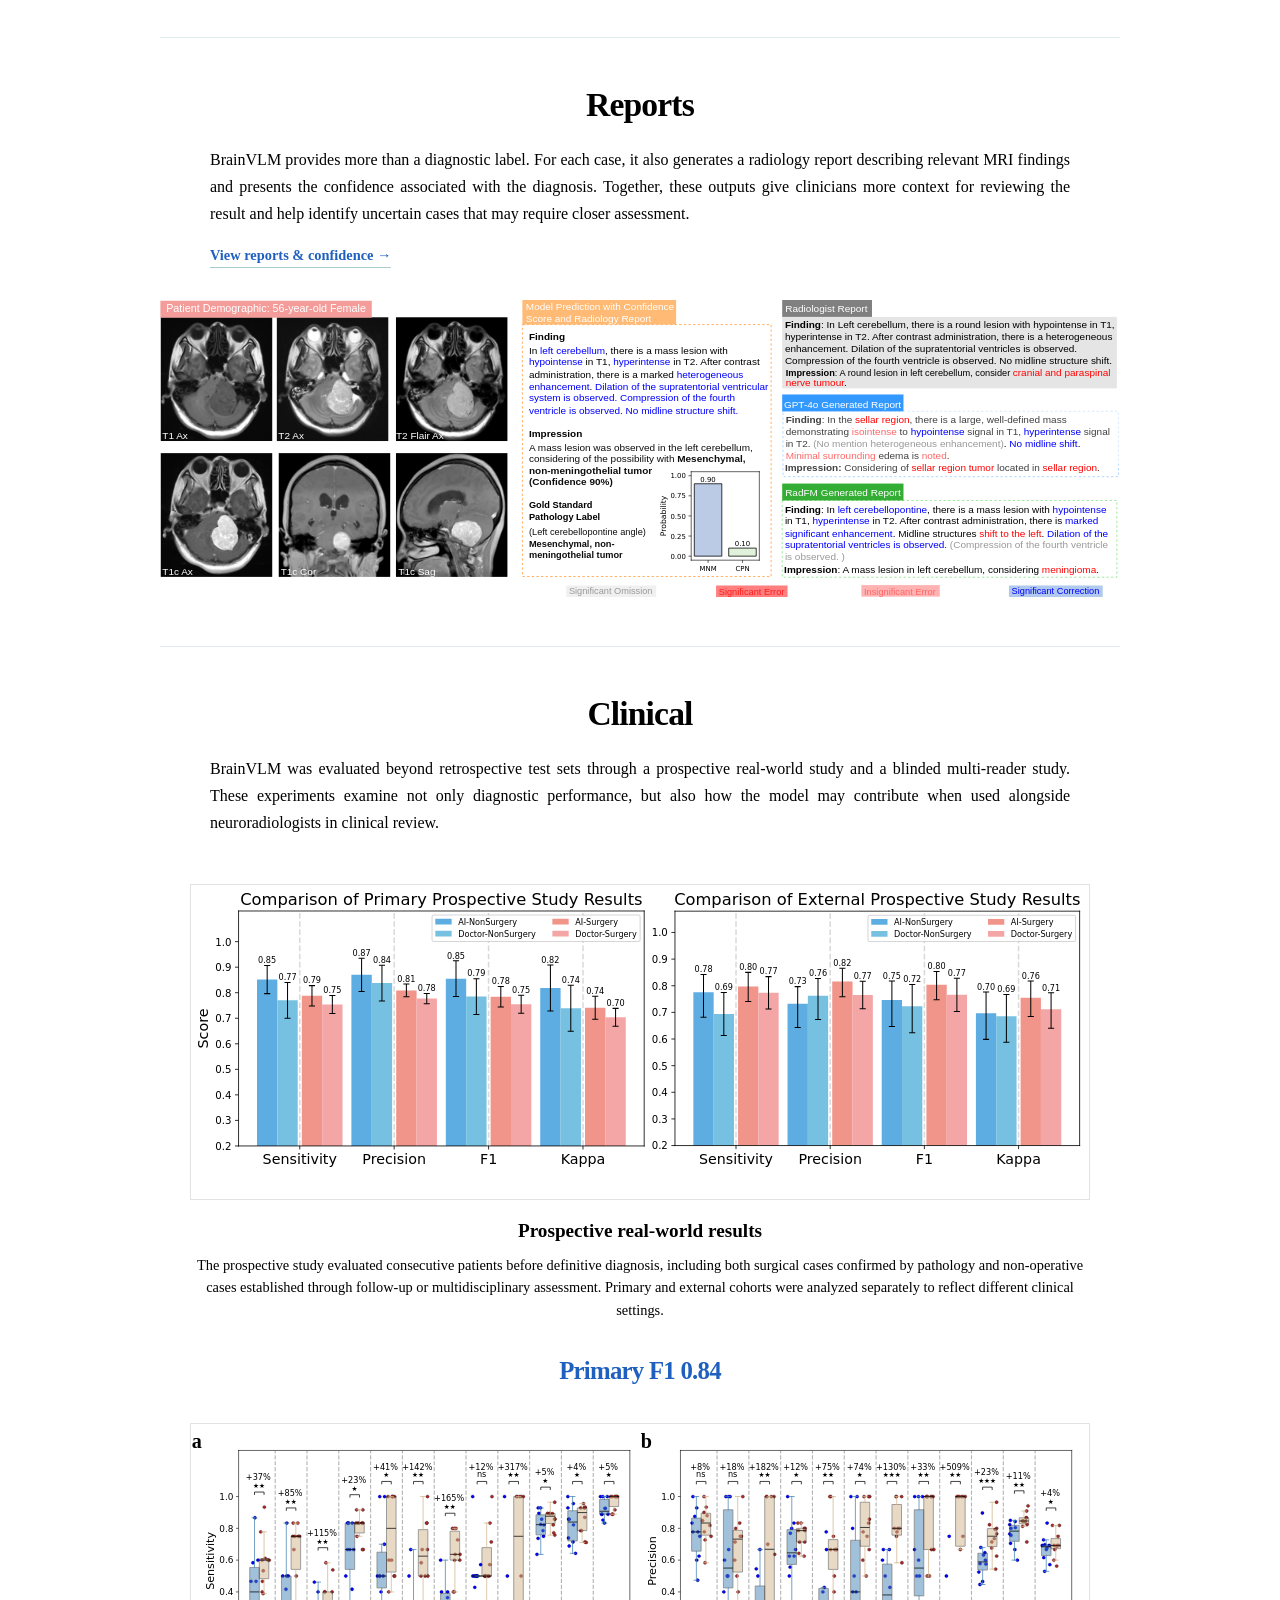
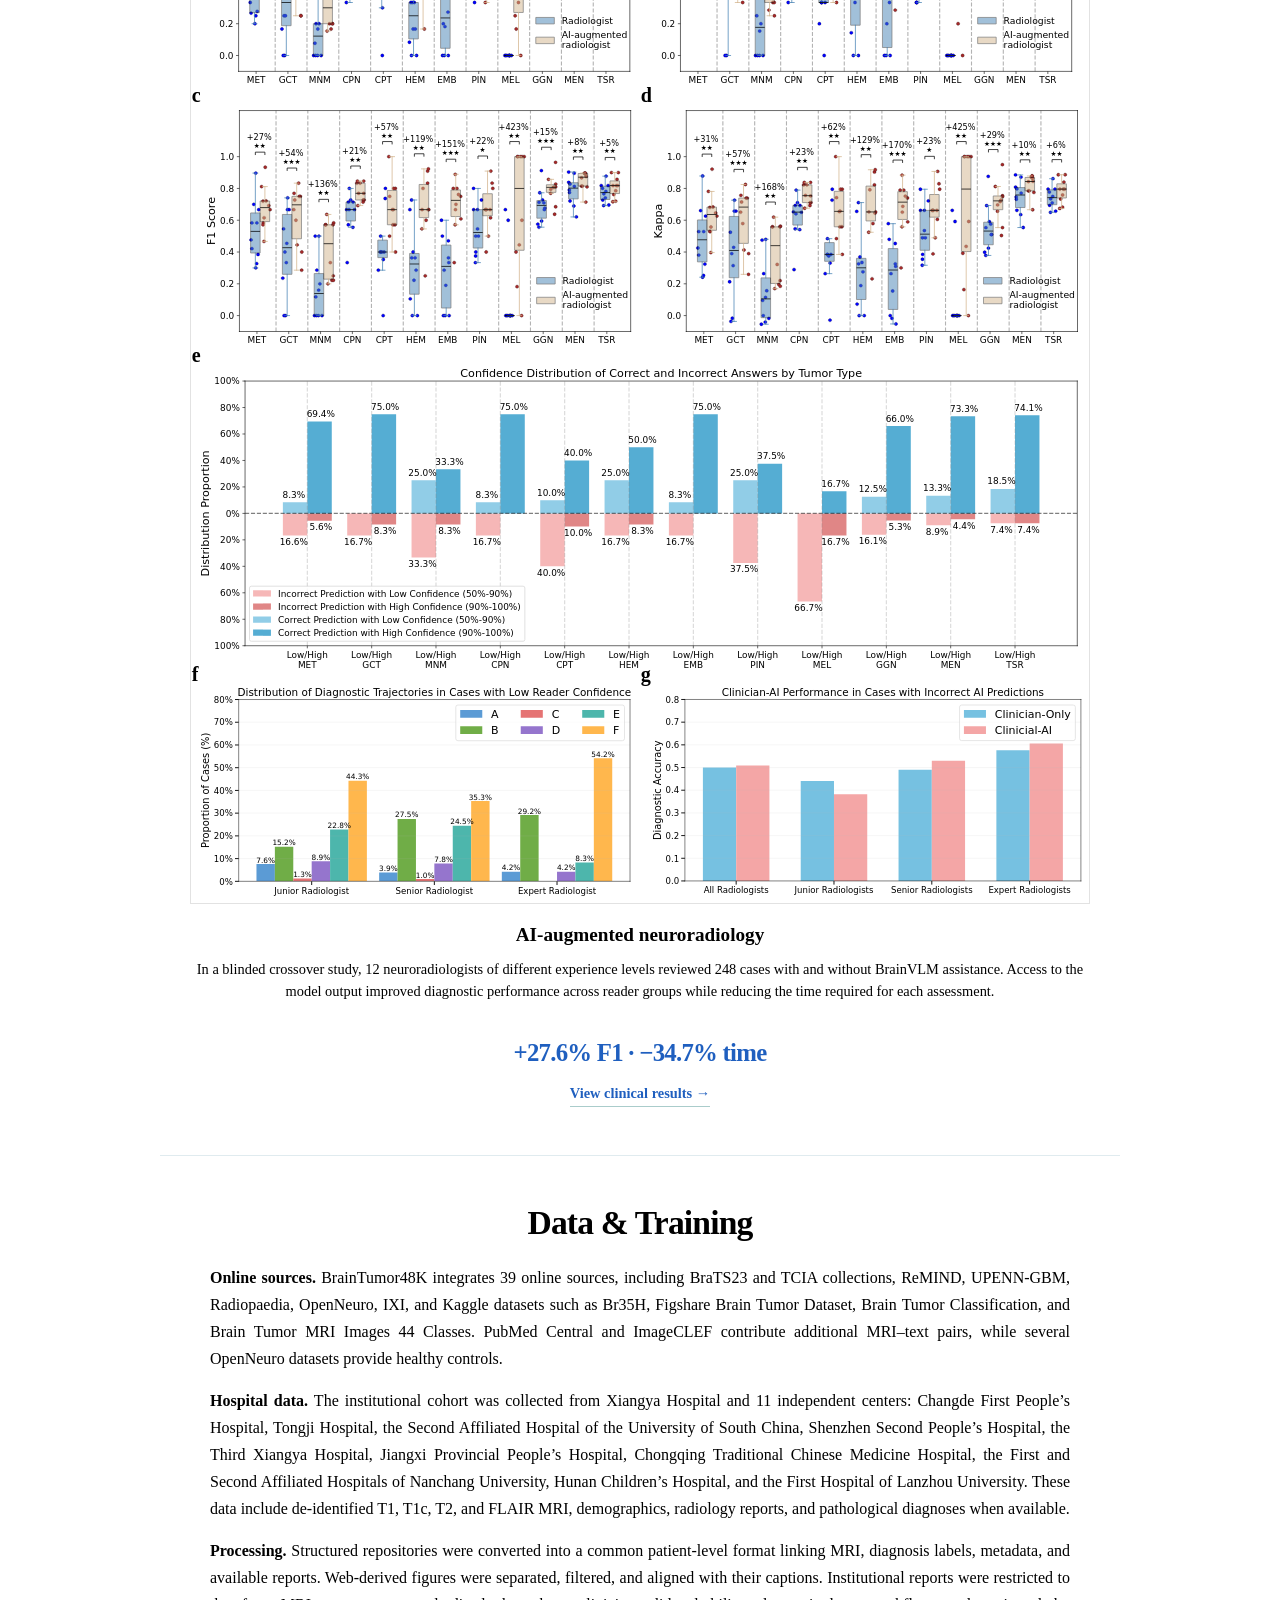
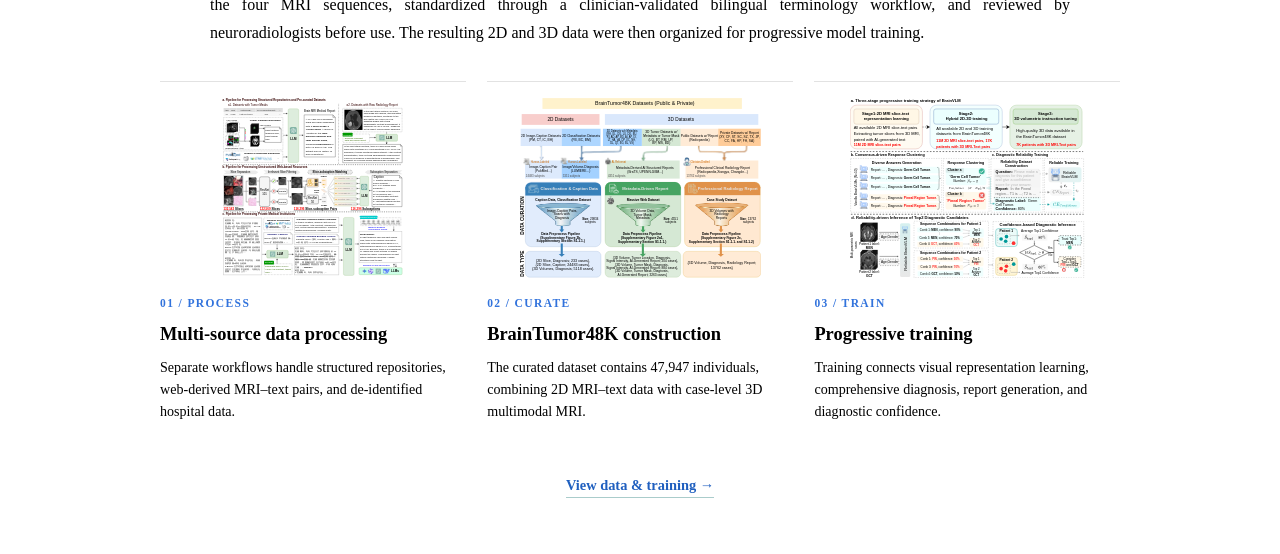
==== commit e27bd805: "Update index.html" ====
--- a/index.html
+++ b/index.html
@@ -1335,7 +1335,7 @@
   <section class="new-landing bv-hero" aria-label="BrainVLM introduction">
     <div class="bv-hero-body">
       <div class="bv-hero-copy">
-        <h1 class="bv-hero-title">BrainVLM — A vision-language foundation model for comprehensive preoperative brain tumor diagnosis</h1>
+        <h1 class="bv-hero-title">A vision-language foundation model for comprehensive preoperative brain tumor diagnosis</h1>
         <div class="bv-meta-strip bv-hero-meta">
           <p><strong>Authors</strong>Yinong Wang<sup>*</sup>, Jianwen Chen<sup>*</sup>, Zhou Chen<sup>*</sup>, Shuwen Kuang<sup>*</sup>, Haoning Jiang, Yanzhao Shi, Huichun Yuan, <a class="bv-author-link" href="https://pixail.engin.umich.edu/" target="_blank" rel="noopener">Yan-ran (Joyce) Wang</a>, Bing Wang, Lei Wu, Bin Tang, Li Meng, Baihua Luo, Bin Zhou, Wei Ding, Weiming Zhong, Wei Hou, Yuanbing Chen, Zhiping Wan, Wei Wang, Zhenkun Xiao, Wenwu Wan, Allen He, <a class="bv-author-link" href="https://yuyinzhou.github.io/" target="_blank" rel="noopener">Yuyin Zhou</a>, Longbo Zhang, <a class="bv-author-link" href="https://web.ece.hku.hk/~ffwang/index.html" target="_blank" rel="noopener">Feifei Wang</a>, Zhixiong Liu, Michael Iv, Xuan Gong<sup>†</sup>, <a class="bv-author-link" href="https://liangqiong.github.io/" target="_blank" rel="noopener">Liangqiong Qu</a><sup>†</sup></p>
           <p class="bv-institutions"><strong>Institutions</strong><span class="bv-institution-list">The University of Hong Kong · Xiangya School of Medicine, Central South University · etc.</span></p>
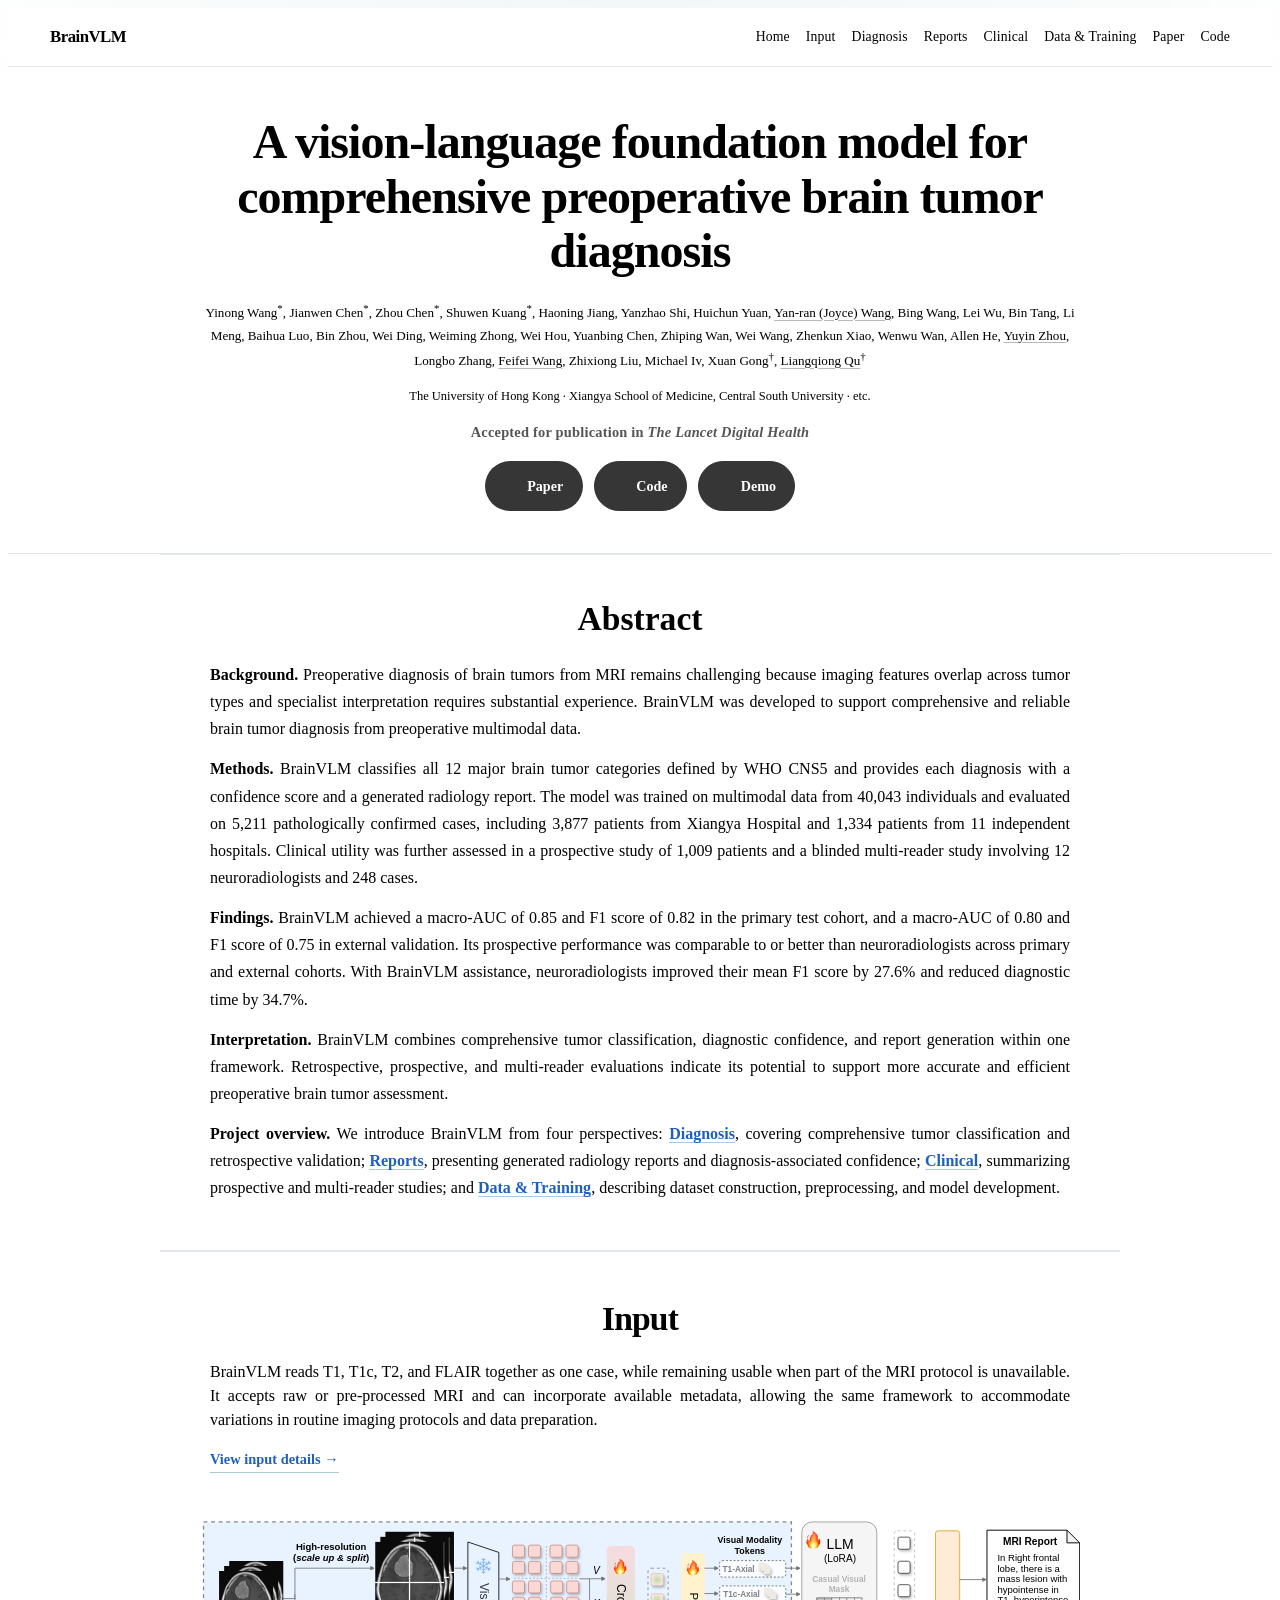
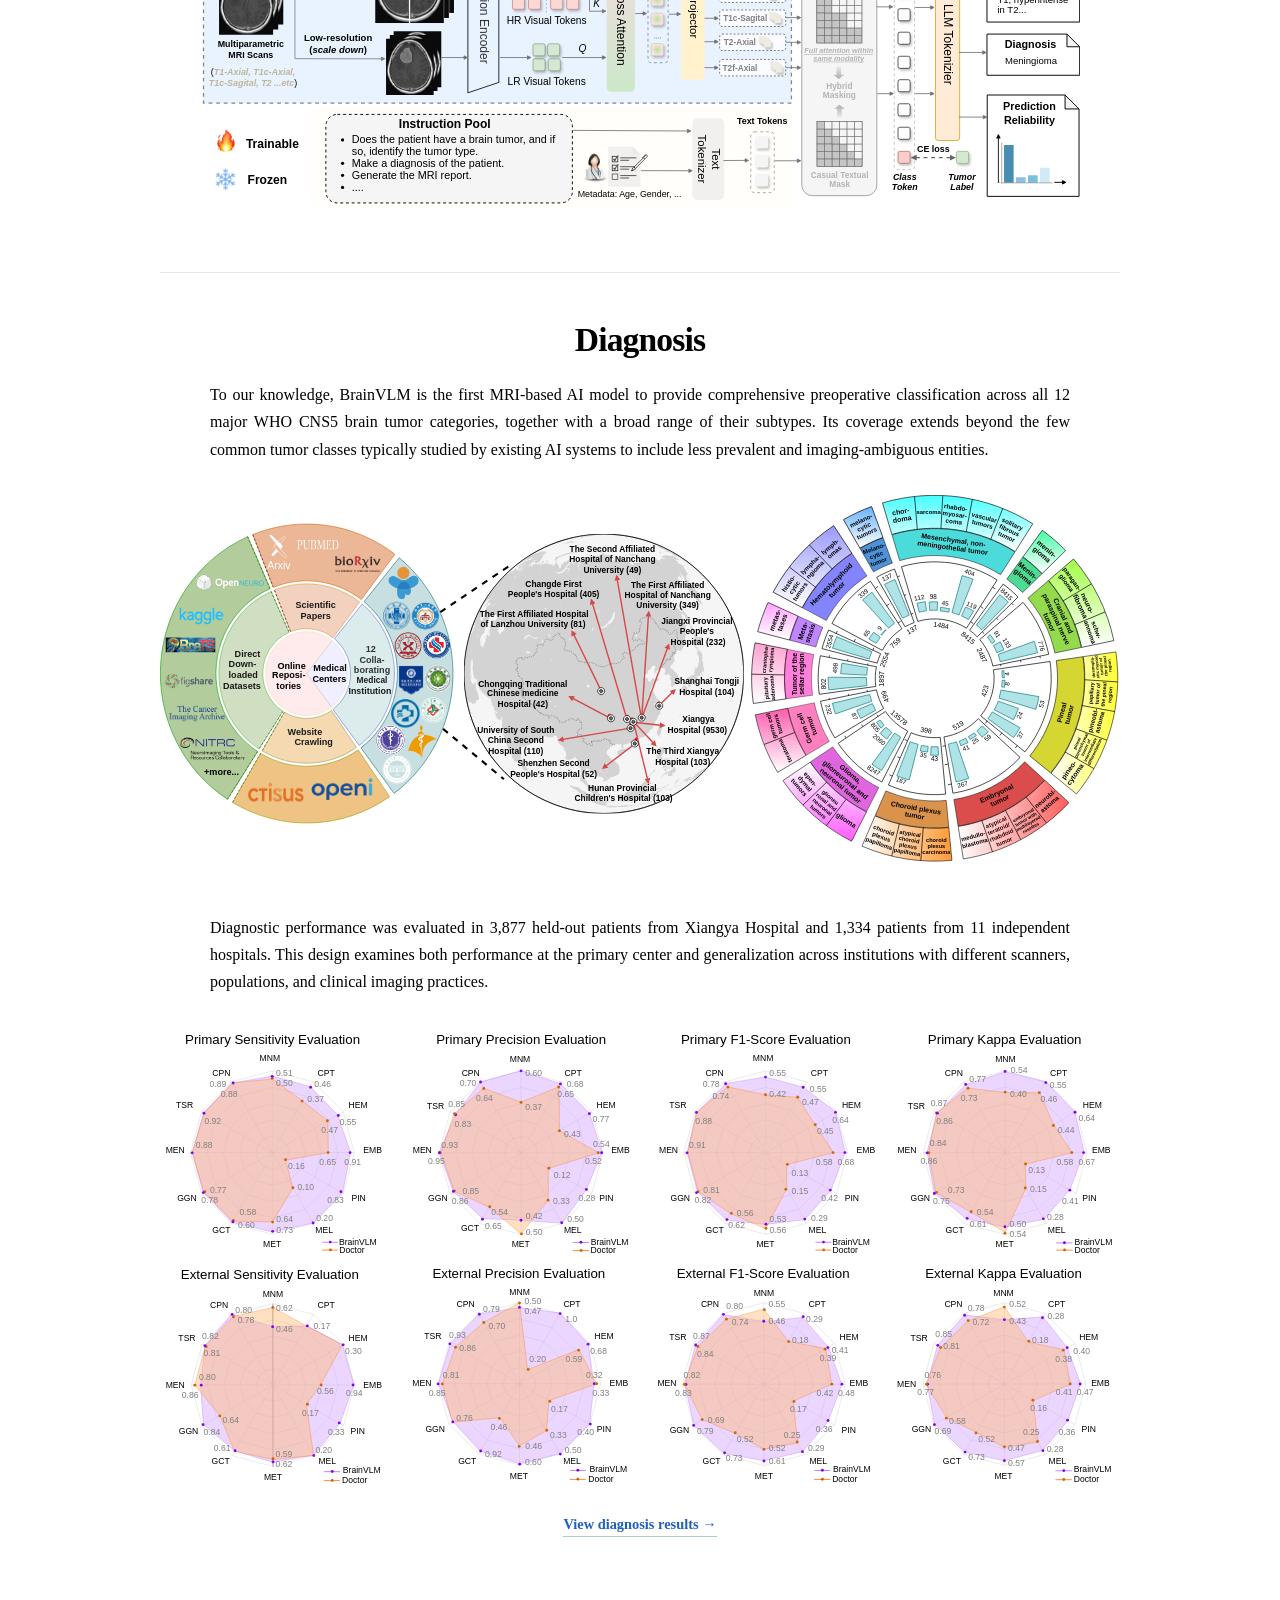
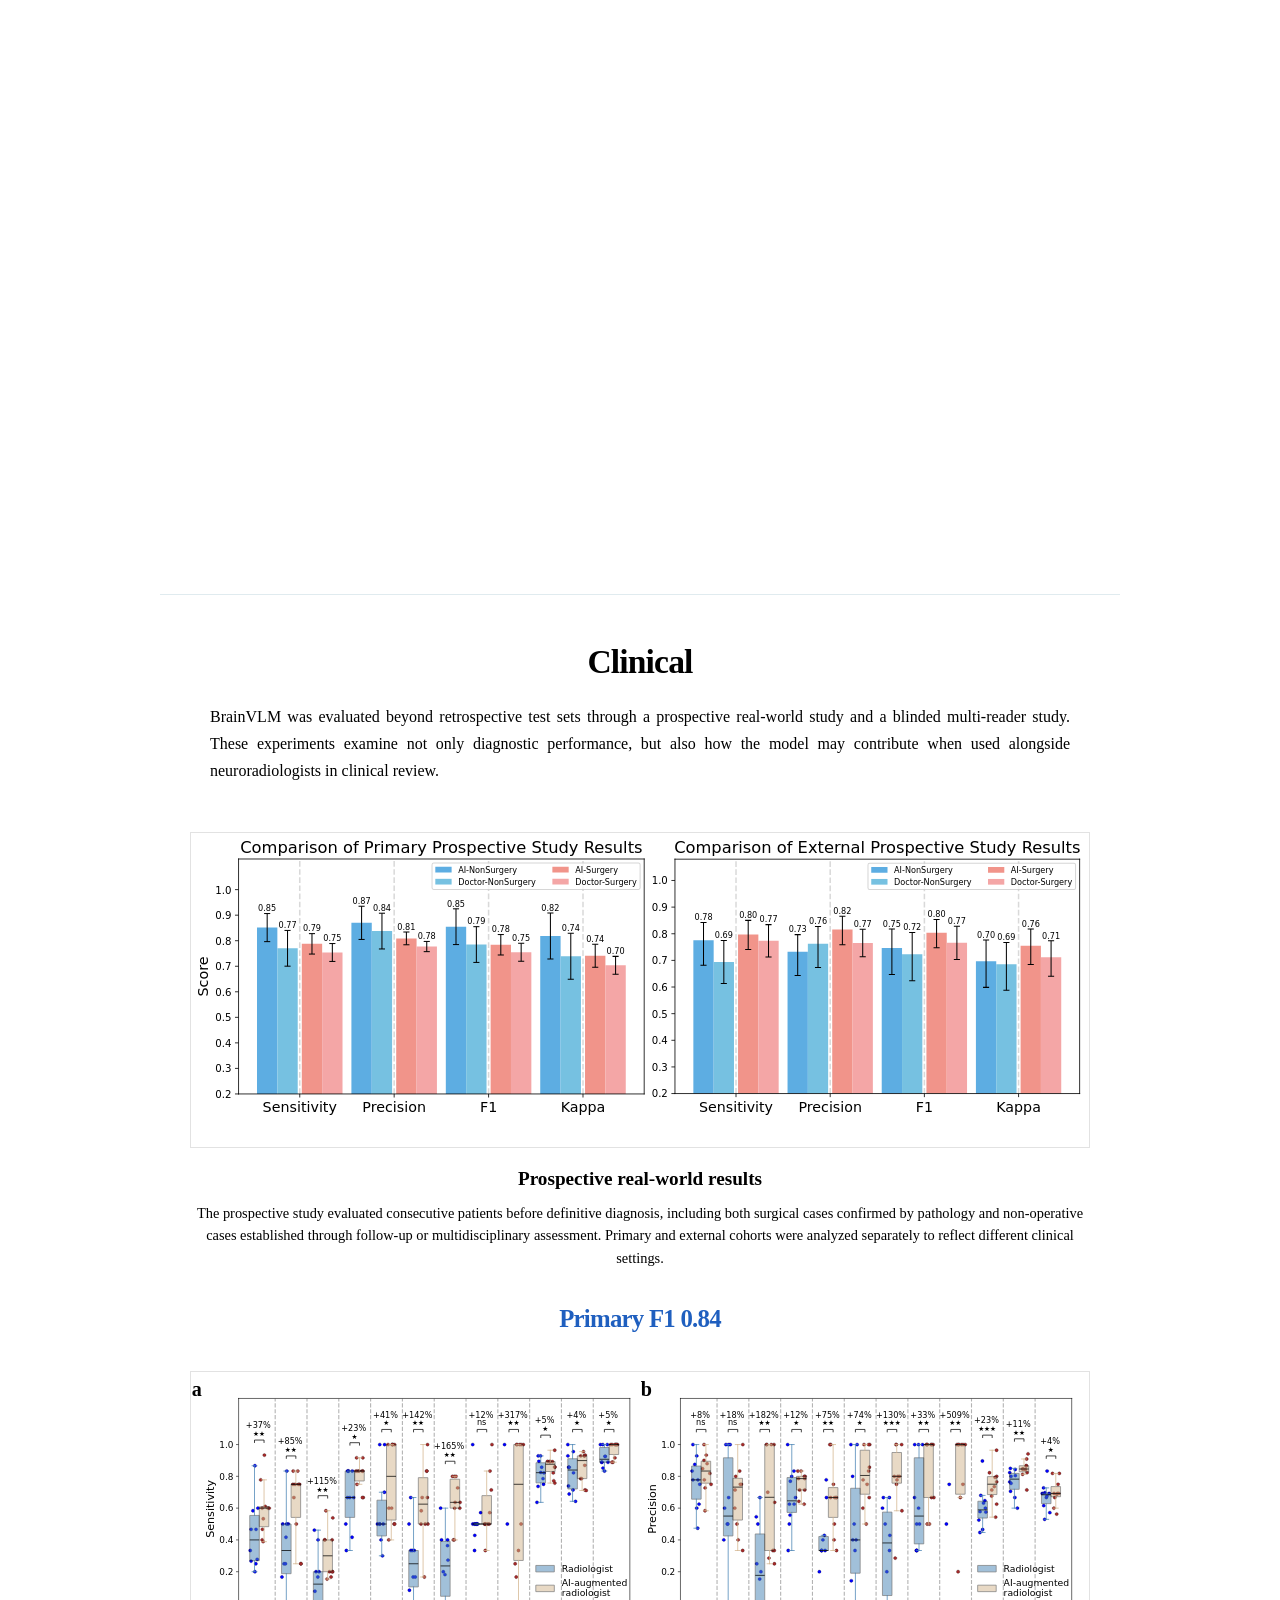
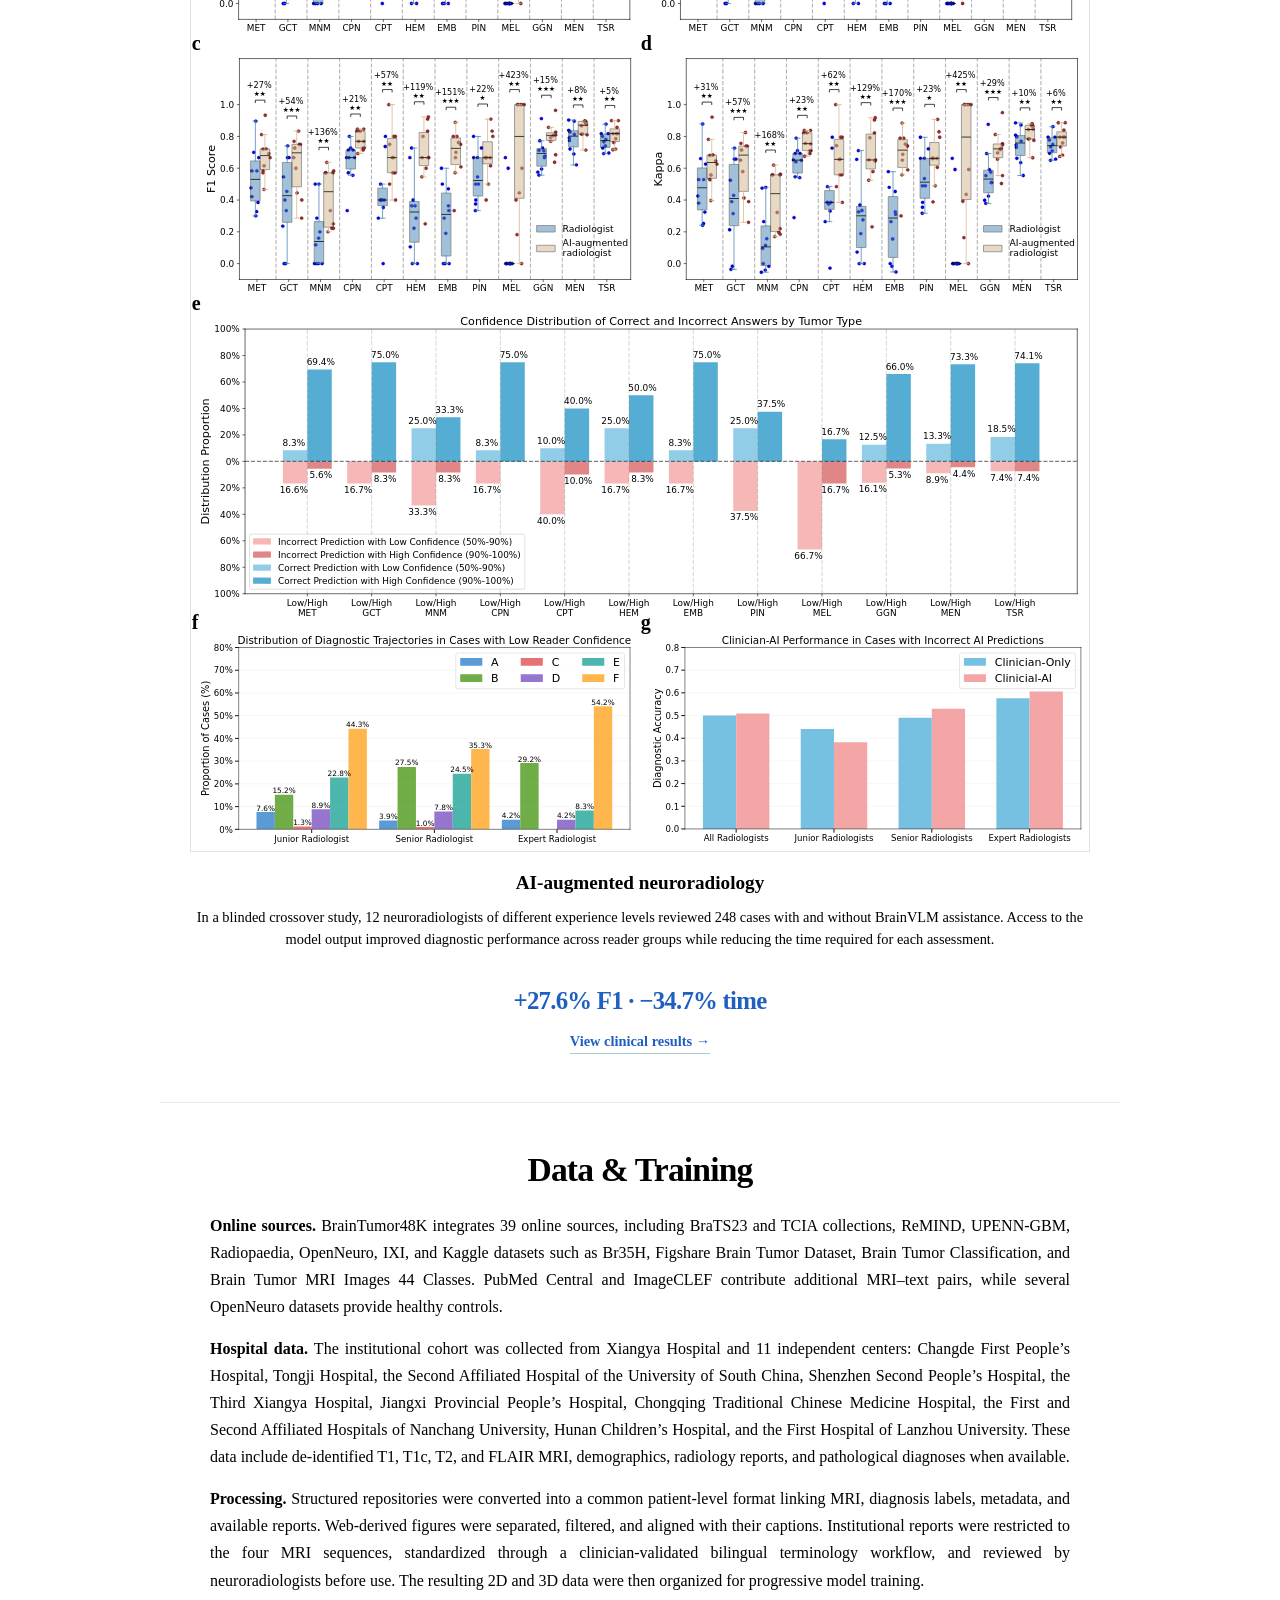
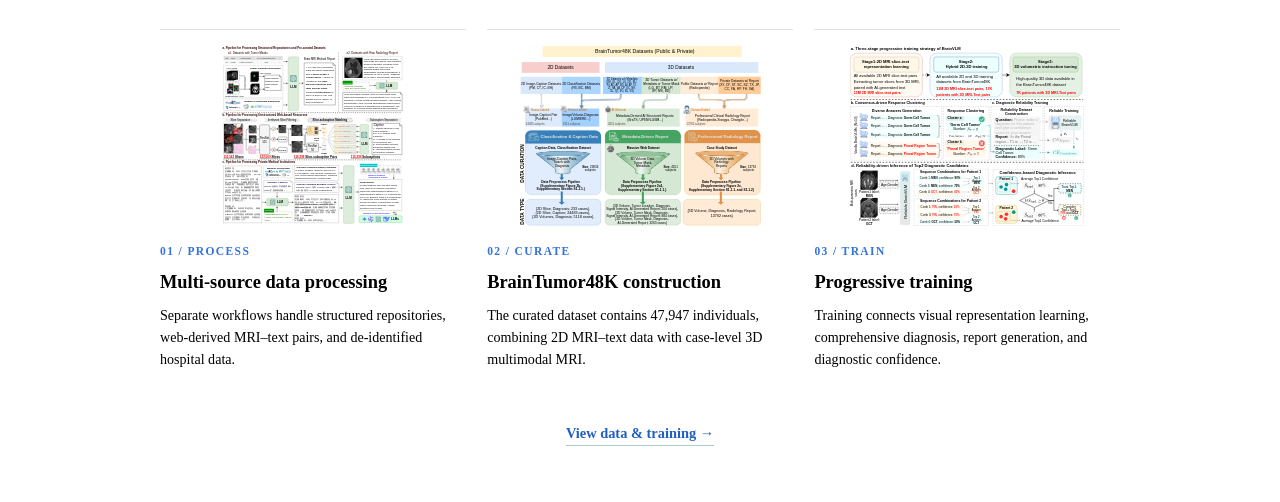
==== commit d0c9cb94: "update authors" ====
--- a/index.html
+++ b/index.html
@@ -84,7 +84,7 @@
     <link rel="stylesheet" href="https://cdn.jsdelivr.net/gh/jpswalsh/academicons@1/css/academicons.min.css">
   </noscript>
   
-  <link rel="stylesheet" href="static/css/landing-v2.css?v=20260823-author-links">
+  <link rel="stylesheet" href="static/css/landing-v2.css?v=20260826-author-labels">
   
   <!-- Defer non-critical JavaScript -->
   <script defer src="https://ajax.googleapis.com/ajax/libs/jquery/3.5.1/jquery.min.js"></script>
@@ -1337,8 +1337,8 @@
       <div class="bv-hero-copy">
         <h1 class="bv-hero-title">A vision-language foundation model for comprehensive preoperative brain tumor diagnosis</h1>
         <div class="bv-meta-strip bv-hero-meta">
-          <p><strong>Authors</strong>Yinong Wang<sup>*</sup>, Jianwen Chen<sup>*</sup>, Zhou Chen<sup>*</sup>, Shuwen Kuang<sup>*</sup>, Haoning Jiang, Yanzhao Shi, Huichun Yuan, <a class="bv-author-link" href="https://pixail.engin.umich.edu/" target="_blank" rel="noopener">Yan-ran (Joyce) Wang</a>, Bing Wang, Lei Wu, Bin Tang, Li Meng, Baihua Luo, Bin Zhou, Wei Ding, Weiming Zhong, Wei Hou, Yuanbing Chen, Zhiping Wan, Wei Wang, Zhenkun Xiao, Wenwu Wan, Allen He, <a class="bv-author-link" href="https://yuyinzhou.github.io/" target="_blank" rel="noopener">Yuyin Zhou</a>, Longbo Zhang, <a class="bv-author-link" href="https://web.ece.hku.hk/~ffwang/index.html" target="_blank" rel="noopener">Feifei Wang</a>, Zhixiong Liu, Michael Iv, Xuan Gong<sup>†</sup>, <a class="bv-author-link" href="https://liangqiong.github.io/" target="_blank" rel="noopener">Liangqiong Qu</a><sup>†</sup></p>
-          <p class="bv-institutions"><strong>Institutions</strong><span class="bv-institution-list">The University of Hong Kong · Xiangya School of Medicine, Central South University · etc.</span></p>
+          <p>Yinong Wang<sup>*</sup>, Jianwen Chen<sup>*</sup>, Zhou Chen<sup>*</sup>, Shuwen Kuang<sup>*</sup>, Haoning Jiang, Yanzhao Shi, Huichun Yuan, <a class="bv-author-link" href="https://pixail.engin.umich.edu/" target="_blank" rel="noopener">Yan-ran (Joyce) Wang</a>, Bing Wang, Lei Wu, Bin Tang, Li Meng, Baihua Luo, Bin Zhou, Wei Ding, Weiming Zhong, Wei Hou, Yuanbing Chen, Zhiping Wan, Wei Wang, Zhenkun Xiao, Wenwu Wan, Allen He, <a class="bv-author-link" href="https://yuyinzhou.github.io/" target="_blank" rel="noopener">Yuyin Zhou</a>, Longbo Zhang, <a class="bv-author-link" href="https://web.ece.hku.hk/~ffwang/index.html" target="_blank" rel="noopener">Feifei Wang</a>, Zhixiong Liu, Michael Iv, Xuan Gong<sup>†</sup>, <a class="bv-author-link" href="https://liangqiong.github.io/" target="_blank" rel="noopener">Liangqiong Qu</a><sup>†</sup></p>
+          <p class="bv-institutions"><span class="bv-institution-list">The University of Hong Kong · Xiangya School of Medicine, Central South University · etc.</span></p>
         </div>
         <p class="bv-venue">Accepted for publication in <em>The Lancet Digital Health</em></p>
         <div class="bv-hero-actions">
--- a/static/css/landing-v2.css
+++ b/static/css/landing-v2.css
@@ -373,7 +373,7 @@
 
 .bv-institution-list {
   display: block;
-  margin-top: 0.35rem;
+  margin-top: 0;
   color: var(--muted);
   font-size: 0.78rem;
   line-height: 1.5;
